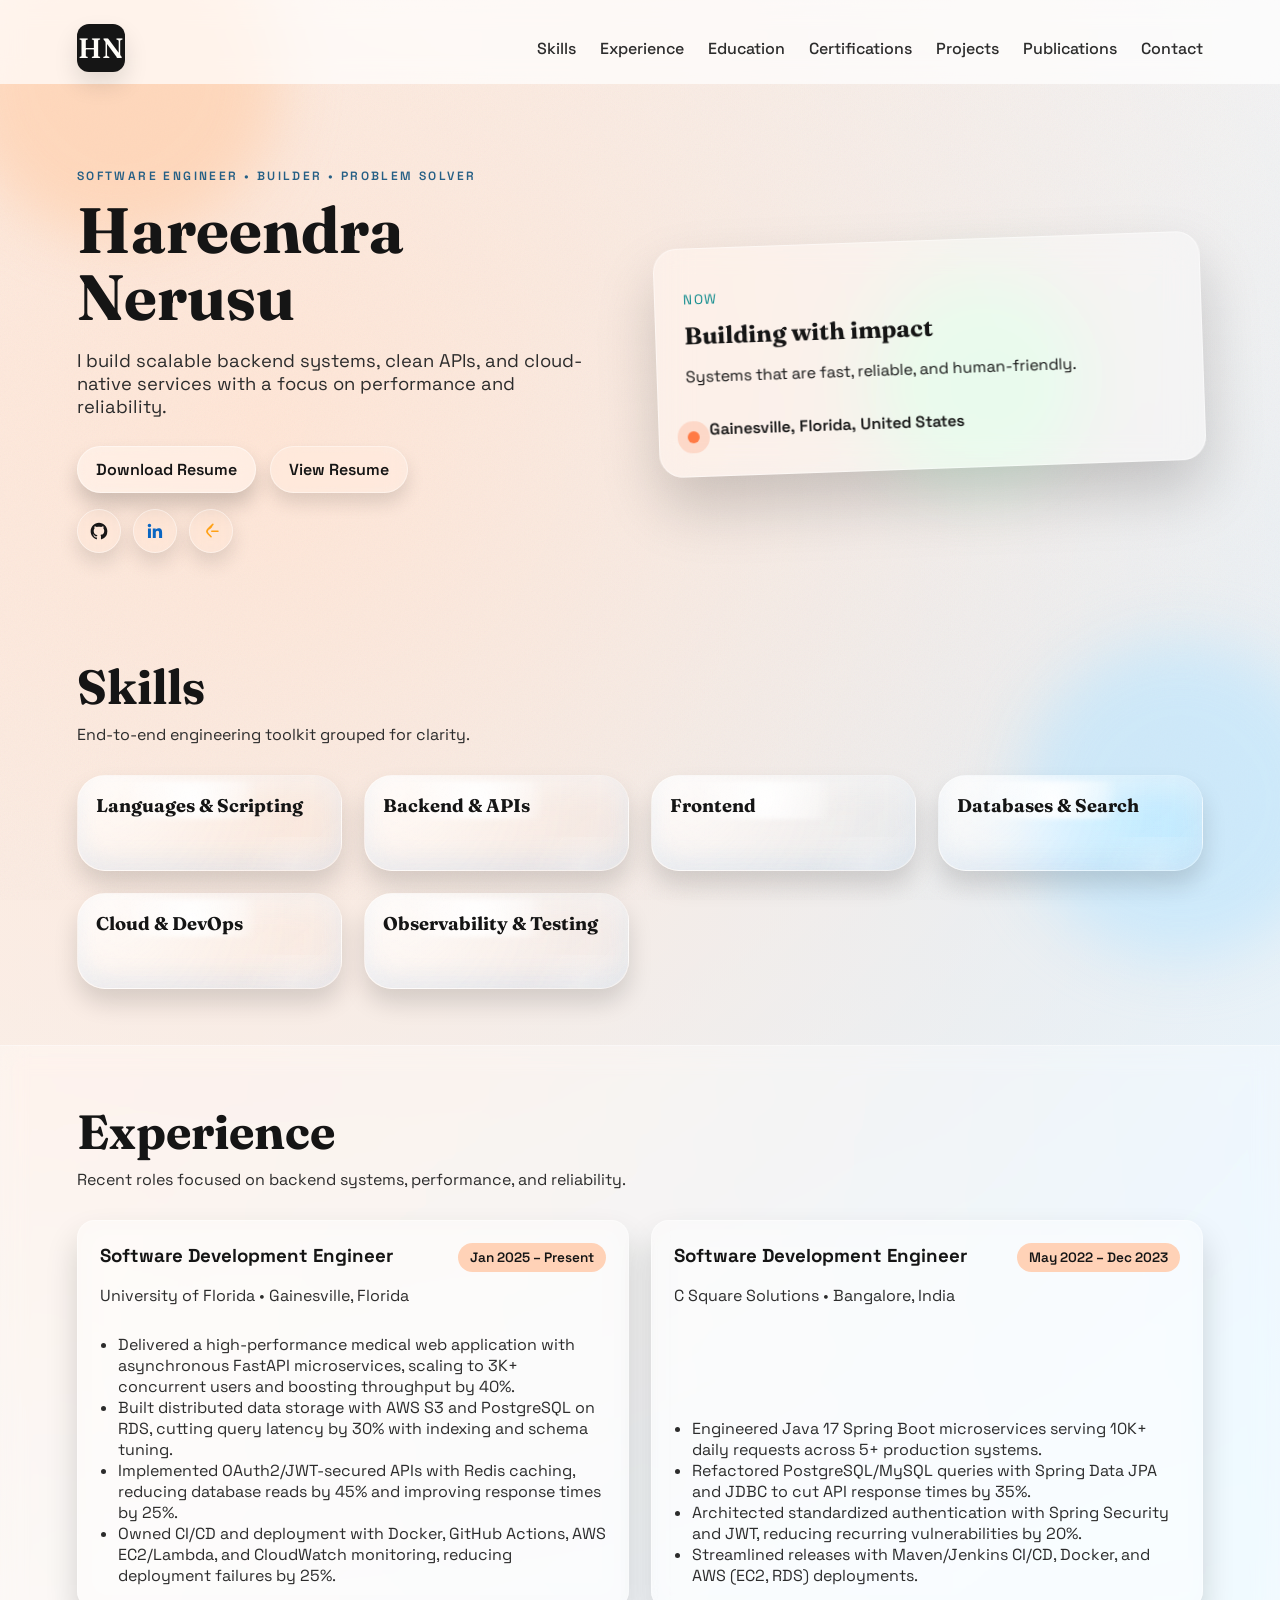
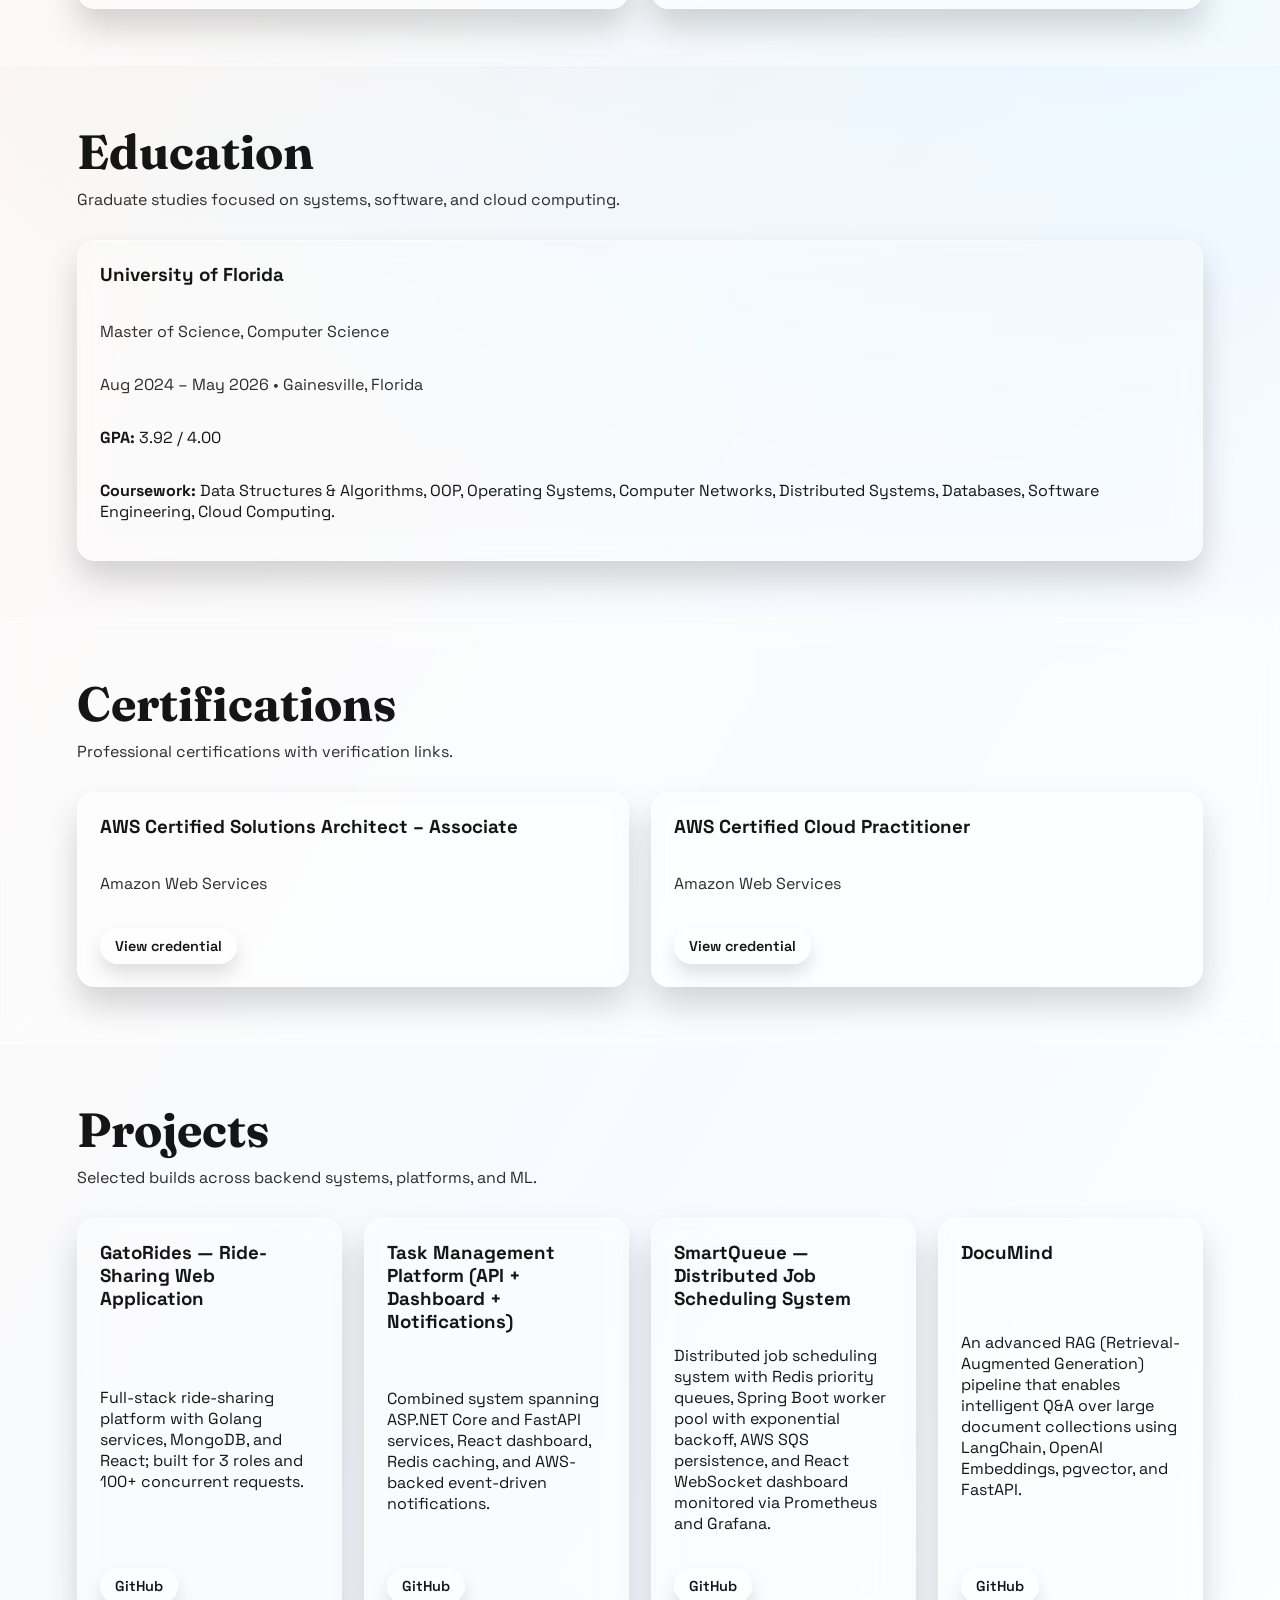
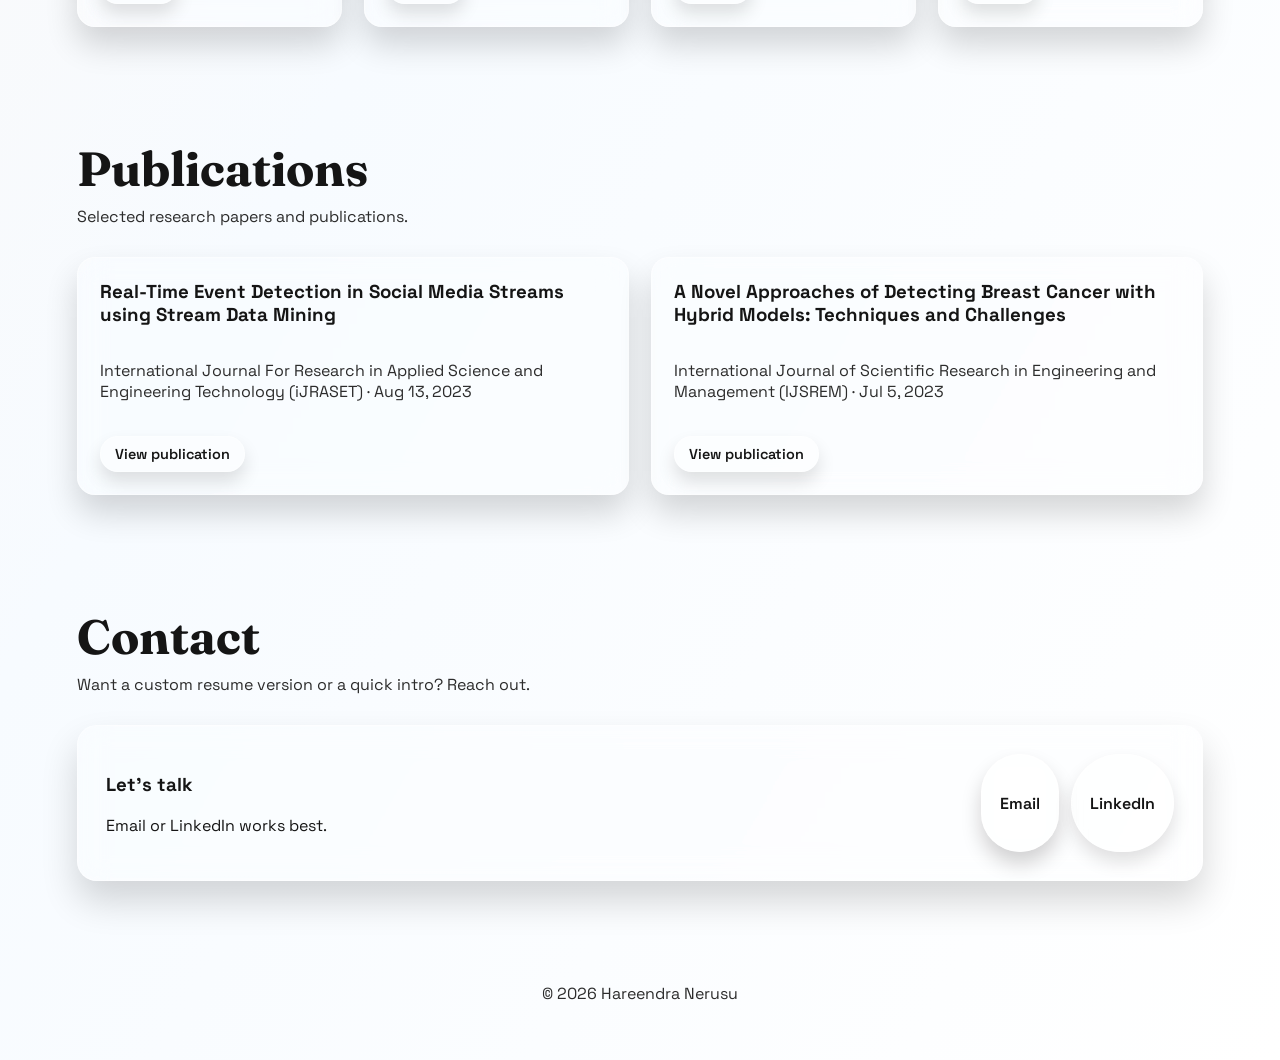
==== index.html @ 8adb1ed9 "Update GitHub link in index.html" ====
﻿<!doctype html>
<html lang="en">
<head>
  <meta charset="utf-8" />
  <meta name="viewport" content="width=device-width, initial-scale=1" />
  <title>Hareendra Nerusu — Portfolio</title>
  <meta name="description" content="Personal portfolio and resume collection for Hareendra Nerusu." />
  <link rel="stylesheet" href="styles.css" />
  <link rel="preconnect" href="https://fonts.googleapis.com" />
  <link rel="preconnect" href="https://fonts.gstatic.com" crossorigin />
  <link href="https://fonts.googleapis.com/css2?family=Fraunces:wght@300;400;600&family=Space+Grotesk:wght@300;400;500;600;700&display=swap" rel="stylesheet" />
</head>
<body>
  <div class="bg-orb orb-a" aria-hidden="true"></div>
  <div class="bg-orb orb-b" aria-hidden="true"></div>
  <div class="bg-orb orb-c" aria-hidden="true"></div>

  <header class="site-header">
    <div class="brand">HN</div>
    <nav class="nav">
      <a href="#skills">Skills</a>
      <a href="#experience">Experience</a>
      <a href="#education">Education</a>
      <a href="#certifications">Certifications</a>
      <a href="#projects">Projects</a>
      <a href="#research">Publications</a>
      <a href="#contact">Contact</a>
    </nav>
  </header>

  <main>
    <section class="hero">
      <div class="hero-text">
        <p class="eyebrow">Software Engineer • Builder • Problem Solver</p>
        <h1>Hareendra Nerusu</h1>
        <p class="lead">I build scalable backend systems, clean APIs, and cloud-native services with a focus on performance and reliability.</p>
        <div class="hero-actions">
          <a class="btn primary" href="https://drive.google.com/drive/folders/1uuEA_X0aUA7srE8CocAKraa96e5xipoj?usp=sharing" target="_blank" rel="noopener">Download Resume</a>
          <a class="btn ghost" href="https://drive.google.com/drive/folders/1uuEA_X0aUA7srE8CocAKraa96e5xipoj?usp=sharing" target="_blank" rel="noopener">View Resume</a>
        </div>
        <div class="hero-links" aria-label="Social links">
          <a class="icon-link github" href="https://github.com/hareendra5555" target="_blank" rel="noopener" aria-label="GitHub">
            <svg viewBox="0 0 24 24" aria-hidden="true">
              <path d="M12 2C6.48 2 2 6.58 2 12.26c0 4.52 2.87 8.35 6.84 9.7.5.1.68-.22.68-.48 0-.24-.01-.88-.01-1.72-2.78.62-3.37-1.38-3.37-1.38-.45-1.18-1.11-1.49-1.11-1.49-.9-.64.07-.63.07-.63 1 .07 1.53 1.06 1.53 1.06.9 1.58 2.36 1.12 2.94.86.09-.67.35-1.12.64-1.38-2.22-.26-4.56-1.14-4.56-5.09 0-1.12.38-2.04 1.01-2.76-.1-.26-.44-1.3.1-2.7 0 0 .83-.27 2.72 1.05.79-.23 1.64-.34 2.48-.34s1.69.12 2.48.34c1.89-1.32 2.72-1.05 2.72-1.05.54 1.4.2 2.44.1 2.7.63.72 1.01 1.64 1.01 2.76 0 3.96-2.34 4.82-4.57 5.08.36.32.69.94.69 1.9 0 1.37-.01 2.47-.01 2.8 0 .26.18.58.69.48A10.04 10.04 0 0 0 22 12.26C22 6.58 17.52 2 12 2z"></path>
            </svg>
          </a>
          <a class="icon-link linkedin" href="https://www.linkedin.com/in/hareendrasrinag/" target="_blank" rel="noopener" aria-label="LinkedIn">
            <svg viewBox="0 0 24 24" aria-hidden="true">
              <path d="M20.45 20.45h-3.55v-5.57c0-1.33-.03-3.04-1.85-3.04-1.85 0-2.13 1.45-2.13 2.94v5.67H9.36V9h3.41v1.56h.05c.48-.9 1.65-1.85 3.4-1.85 3.64 0 4.31 2.4 4.31 5.52v6.22zM5.34 7.43c-1.14 0-2.07-.93-2.07-2.07 0-1.14.93-2.07 2.07-2.07s2.07.93 2.07 2.07c0 1.14-.93 2.07-2.07 2.07zM7.12 20.45H3.55V9h3.57v11.45z"></path>
            </svg>
          </a>
          <a class="icon-link leetcode" href="https://leetcode.com/u/hareendra21/" target="_blank" rel="noopener" aria-label="LeetCode">
            <svg viewBox="0 0 24 24" aria-hidden="true">
              <path d="M14.9 3.4a1 1 0 0 0-1.4 0l-5.7 5.7a4.9 4.9 0 0 0 0 6.9l3.6 3.6a1 1 0 0 0 1.4-1.4l-3.6-3.6a2.9 2.9 0 0 1 0-4.1l5.7-5.7a1 1 0 0 0 0-1.4z"></path>
              <path d="M11.7 6.1 9.6 8.2a1 1 0 1 0 1.4 1.4l2.1-2.1a1 1 0 1 0-1.4-1.4z"></path>
              <path d="M20.3 11.3H13a1 1 0 1 0 0 2h7.3a1 1 0 1 0 0-2z"></path>
            </svg>
          </a>
        </div>
      </div>
      <div class="hero-card" aria-hidden="true">
        <div class="hero-card-inner">
          <p class="card-label">Now</p>
          <h2>Building with impact</h2>
          <p>Systems that are fast, reliable, and human-friendly.</p>
          <div class="location">
            <span class="pulse" aria-hidden="true"></span>
            <a href="https://www.google.com/maps/place/Gainesville,+FL" target="_blank" rel="noopener">Gainesville, Florida, United States</a>
          </div>
        </div>
      </div>
    </section>

    <section id="skills" class="section">
      <div class="section-head">
        <h2>Skills</h2>
        <p>End-to-end engineering toolkit grouped for clarity.</p>
      </div>
      <div class="bubbles">
        <article class="skill-bubble">
          <h3 class="bubble-title">Languages & Scripting</h3>
          <div class="bubble-content">
            <p>Java, Python, Go, C#, C, C++, JavaScript, TypeScript, SQL, Bash, Shell Scripting</p>
          </div>
        </article>
        <article class="skill-bubble">
          <h3 class="bubble-title">Backend & APIs</h3>
          <div class="bubble-content">
            <p>RESTful APIs, Microservices, Spring Boot, Spring MVC, Spring Security, Spring Data JPA, Hibernate, FastAPI, Flask, ASP.NET Core, Node.js, Express.js</p>
          </div>
        </article>
        <article class="skill-bubble">
          <h3 class="bubble-title">Frontend</h3>
          <div class="bubble-content">
            <p>React, Redux, React Router, HTML5, CSS3, Bootstrap, JSON, XML, Axios</p>
          </div>
        </article>
        <article class="skill-bubble">
          <h3 class="bubble-title">Databases & Search</h3>
          <div class="bubble-content">
            <p>PostgreSQL, MySQL, MongoDB, DynamoDB, Redis, Elasticsearch, Oracle, SQL Server, JDBC</p>
          </div>
        </article>
        <article class="skill-bubble">
          <h3 class="bubble-title">Cloud & DevOps</h3>
          <div class="bubble-content">
            <p>AWS (EC2, Lambda, S3, RDS, IAM, CloudWatch, DynamoDB), Docker, Kubernetes, Terraform, Jenkins, GitHub Actions, CI/CD, Maven, Gradle, Docker Compose</p>
          </div>
        </article>
        <article class="skill-bubble">
          <h3 class="bubble-title">Observability & Testing</h3>
          <div class="bubble-content">
            <p>Prometheus, Grafana, ELK Stack, SLF4J, Logback, JUnit, Mockito, React Testing Library, Postman, Git, GitHub, GitLab, Jira, Confluence</p>
          </div>
        </article>
      </div>
    </section>

    <section id="experience" class="section alt">
      <div class="section-head">
        <h2>Experience</h2>
        <p>Recent roles focused on backend systems, performance, and reliability.</p>
      </div>
      <div class="timeline">
        <article class="card">
          <div class="role-head">
            <div>
              <h3>Software Development Engineer</h3>
              <p class="muted">University of Florida • Gainesville, Florida</p>
            </div>
            <span class="pill">Jan 2025 – Present</span>
          </div>
          <ul>
            <li>Delivered a high-performance medical web application with asynchronous FastAPI microservices, scaling to 3K+ concurrent users and boosting throughput by 40%.</li>
            <li>Built distributed data storage with AWS S3 and PostgreSQL on RDS, cutting query latency by 30% with indexing and schema tuning.</li>
            <li>Implemented OAuth2/JWT-secured APIs with Redis caching, reducing database reads by 45% and improving response times by 25%.</li>
            <li>Owned CI/CD and deployment with Docker, GitHub Actions, AWS EC2/Lambda, and CloudWatch monitoring, reducing deployment failures by 25%.</li>
          </ul>
        </article>
        <article class="card">
          <div class="role-head">
            <div>
              <h3>Software Development Engineer</h3>
              <p class="muted">C Square Solutions • Bangalore, India</p>
            </div>
            <span class="pill">May 2022 – Dec 2023</span>
          </div>
          <ul>
            <li>Engineered Java 17 Spring Boot microservices serving 10K+ daily requests across 5+ production systems.</li>
            <li>Refactored PostgreSQL/MySQL queries with Spring Data JPA and JDBC to cut API response times by 35%.</li>
            <li>Architected standardized authentication with Spring Security and JWT, reducing recurring vulnerabilities by 20%.</li>
            <li>Streamlined releases with Maven/Jenkins CI/CD, Docker, and AWS (EC2, RDS) deployments.</li>
          </ul>
        </article>
      </div>
    </section>

    <section id="education" class="section">
      <div class="section-head">
        <h2>Education</h2>
        <p>Graduate studies focused on systems, software, and cloud computing.</p>
      </div>
      <div class="grid">
        <article class="card">
          <h3>University of Florida</h3>
          <p class="muted">Master of Science, Computer Science</p>
          <p class="muted">Aug 2024 – May 2026 • Gainesville, Florida</p>
          <p><strong>GPA:</strong> 3.92 / 4.00</p>
          <p><strong>Coursework:</strong> Data Structures & Algorithms, OOP, Operating Systems, Computer Networks, Distributed Systems, Databases, Software Engineering, Cloud Computing.</p>
        </article>
      </div>
    </section>

    <section id="certifications" class="section alt">
      <div class="section-head">
        <h2>Certifications</h2>
        <p>Professional certifications with verification links.</p>
      </div>
      <div class="grid">
        <article class="card">
          <h3>AWS Certified Solutions Architect – Associate</h3>
          <p class="muted">Amazon Web Services</p>
          <div class="card-actions">
            <a class="btn small ghost" href="https://www.credly.com/badges/06f970d6-c70e-44ab-9804-bf45594e1265/linked_in_profile" target="_blank" rel="noopener">View credential</a>
          </div>
        </article>
        <article class="card">
          <h3>AWS Certified Cloud Practitioner</h3>
          <p class="muted">Amazon Web Services</p>
          <div class="card-actions">
            <a class="btn small ghost" href="https://www.credly.com/badges/70577bc9-9a2a-49e6-bfc5-33c76db22828/public_url" target="_blank" rel="noopener">View credential</a>
          </div>
        </article>
      </div>
    </section>

    <section id="projects" class="section">
      <div class="section-head">
        <h2>Projects</h2>
        <p>Selected builds across backend systems, platforms, and ML.</p>
      </div>
      <div class="grid">
        <article class="card accent">
          <h3>GatoRides — Ride-Sharing Web Application</h3>
          <p>Full-stack ride-sharing platform with Golang services, MongoDB, and React; built for 3 roles and 100+ concurrent requests.</p>
          <div class="card-actions">
            <a class="btn small ghost" href="https://github.com/DhanushUF18/SE_GatoRides" target="_blank" rel="noopener">GitHub</a>
          </div>
        </article>
        <article class="card accent">
          <h3>Task Management Platform (API + Dashboard + Notifications)</h3>
          <p>Combined system spanning ASP.NET Core and FastAPI services, React dashboard, Redis caching, and AWS-backed event-driven notifications.</p>
          <div class="card-actions">
            <a class="btn small ghost" href="https://github.com/hareendra5555/task-management-notification-platform" target="_blank" rel="noopener">GitHub</a>
          </div>
        </article>
        <article class="card accent">
          <h3>SmartQueue — Distributed Job Scheduling System</h3>
          <p>Distributed job scheduling system with Redis priority queues, Spring Boot worker pool with exponential backoff, AWS SQS persistence, and React WebSocket dashboard monitored via Prometheus and Grafana.</p>
          <div class="card-actions">
            <a class="btn small ghost" href="https://github.com/hareendra5555/smartqueue" target="_blank" rel="noopener">GitHub</a>
          </div>
        </article>
        <article class="card accent">
          <h3>DocuMind</h3>
          <p>An advanced RAG (Retrieval-Augmented Generation) pipeline that enables intelligent Q&A over large document collections using LangChain, OpenAI Embeddings, pgvector, and FastAPI.</p>
          <div class="card-actions">
            <a class="btn small ghost" href="https://github.com/hareendra5555/documind" target="_blank" rel="noopener">GitHub</a>
          </div>
        </article>
      </div>
    </section>

    <section id="research" class="section">
      <div class="section-head">
        <h2>Publications</h2>
        <p>Selected research papers and publications.</p>
      </div>
      <div class="grid">
        <article class="card">
          <h3>Real-Time Event Detection in Social Media Streams using Stream Data Mining</h3>
          <p class="muted">International Journal For Research in Applied Science and Engineering Technology (iJRASET) · Aug 13, 2023</p>
          <div class="card-actions">
            <a class="btn small ghost" href="https://www.ijraset.com/research-paper/real-time-event-detection-in-social-media-streams" target="_blank" rel="noopener">View publication</a>
          </div>
        </article>
        <article class="card">
          <h3>A Novel Approaches of Detecting Breast Cancer with Hybrid Models: Techniques and Challenges</h3>
          <p class="muted">International Journal of Scientific Research in Engineering and Management (IJSREM) · Jul 5, 2023</p>
          <div class="card-actions">
            <a class="btn small ghost" href="https://ijsrem.com/download/a-novel-approaches-of-detecting-breast-cancer-with-hybrid-models-techniques-and-challenges/" target="_blank" rel="noopener">View publication</a>
          </div>
        </article>
      </div>
    </section>

    <section id="contact" class="section">
      <div class="section-head">
        <h2>Contact</h2>
        <p>Want a custom resume version or a quick intro? Reach out.</p>
      </div>
      <div class="contact-card">
        <div>
          <h3>Let’s talk</h3>
          <p>Email or LinkedIn works best.</p>
        </div>
        <div class="contact-actions">
          <a class="btn" href="mailto:hareendra05@gmail.com">Email</a>
          <a class="btn ghost" href="https://www.linkedin.com/in/hareendrasrinag/" target="_blank" rel="noopener">LinkedIn</a>
        </div>
      </div>
    </section>
  </main>

  <footer class="footer">
    <p>© <span id="year"></span> Hareendra Nerusu</p>
  </footer>

  <script src="script.js"></script>
</body>
</html>
---- styles.css ----
﻿:root {
  --ink: #151515;
  --ink-soft: #2c2c2c;
  --sun: #ff7a45;
  --sun-soft: #ffd2b7;
  --sea: #255f85;
  --mist: #f4f1ee;
  --paper: #fffdf8;
  --accent: #0f8b8d;
  --shadow: rgba(15, 15, 15, 0.12);
}

* {
  box-sizing: border-box;
}

body {
  margin: 0;
  font-family: "Space Grotesk", "Segoe UI", sans-serif;
  color: var(--ink);
  background: radial-gradient(circle at 20% 10%, #ffe6d7 0%, transparent 35%),
    radial-gradient(circle at 80% 20%, #dff2ff 0%, transparent 40%),
    linear-gradient(120deg, #fff5ee 0%, #f7fbff 60%, #ffffff 100%);
  min-height: 100vh;
  position: relative;
  overflow-x: hidden;
}

body::before {
  content: "";
  position: fixed;
  inset: 0;
  background-image: url("data:image/svg+xml;utf8,<svg xmlns='http://www.w3.org/2000/svg' width='120' height='120' viewBox='0 0 120 120'><filter id='n'><feTurbulence type='fractalNoise' baseFrequency='.7' numOctaves='2' stitchTiles='stitch'/></filter><rect width='120' height='120' filter='url(%23n)' opacity='.05'/></svg>");
  pointer-events: none;
  mix-blend-mode: multiply;
}

.bg-orb {
  position: fixed;
  width: 320px;
  height: 320px;
  border-radius: 50%;
  filter: blur(30px);
  opacity: 0.55;
  z-index: 0;
}

.orb-a {
  background: #ffc9a1;
  top: -80px;
  left: -40px;
  animation: drift 18s ease-in-out infinite;
}

.orb-b {
  background: #b7e4ff;
  bottom: -60px;
  right: -60px;
  animation: drift 22s ease-in-out infinite reverse;
}

.orb-c {
  background: #d8ffe6;
  top: 30%;
  right: 15%;
  width: 220px;
  height: 220px;
  animation: drift 16s ease-in-out infinite;
}

@keyframes drift {
  0%, 100% { transform: translate(0, 0); }
  50% { transform: translate(20px, -30px); }
}

.site-header {
  position: sticky;
  top: 0;
  display: flex;
  justify-content: space-between;
  align-items: center;
  padding: 24px 6vw 12px;
  backdrop-filter: blur(12px);
  background: rgba(255, 255, 255, 0.7);
  z-index: 10;
}

.brand {
  font-family: "Fraunces", "Times New Roman", serif;
  font-size: 28px;
  font-weight: 600;
  background: var(--ink);
  color: var(--paper);
  width: 48px;
  height: 48px;
  border-radius: 12px;
  display: grid;
  place-items: center;
  box-shadow: 0 12px 24px var(--shadow);
}

.nav a {
  color: var(--ink-soft);
  text-decoration: none;
  font-weight: 500;
  margin-left: 20px;
}

.nav a:hover {
  color: var(--sea);
}

main {
  position: relative;
  z-index: 1;
}

.hero {
  display: grid;
  grid-template-columns: repeat(auto-fit, minmax(280px, 1fr));
  gap: 32px;
  align-items: center;
  padding: 72px 6vw 48px;
}

.hero-text h1 {
  font-family: "Fraunces", "Times New Roman", serif;
  font-size: clamp(2.8rem, 5vw, 4.6rem);
  margin: 12px 0 18px;
  line-height: 1.05;
}

.eyebrow {
  letter-spacing: 0.2em;
  text-transform: uppercase;
  font-size: 0.75rem;
  color: var(--sea);
  font-weight: 600;
}

.lead {
  max-width: 520px;
  font-size: 1.15rem;
  color: var(--ink-soft);
}

.hero-actions {
  margin-top: 28px;
  display: flex;
  flex-wrap: wrap;
  gap: 14px;
}

.hero-links {
  margin-top: 16px;
  display: flex;
  gap: 12px;
}

.icon-link {
  width: 44px;
  height: 44px;
  border-radius: 50%;
  display: grid;
  place-items: center;
  background: transparent;
  border: 1px solid rgba(255, 255, 255, 0.45);
  box-shadow: 0 10px 20px rgba(0, 0, 0, 0.12);
  backdrop-filter: blur(8px) saturate(110%);
  -webkit-backdrop-filter: blur(8px) saturate(110%);
  transition: transform 0.2s ease, box-shadow 0.2s ease;
}

.icon-link svg {
  width: 20px;
  height: 20px;
  fill: currentColor;
}

.icon-link:hover {
  transform: translateY(-2px);
  box-shadow: 0 16px 28px rgba(0, 0, 0, 0.16), 0 0 0 3px rgba(255, 255, 255, 0.2);
}

.icon-link.github {
  color: #181717;
}

.icon-link.linkedin {
  color: #0a66c2;
}

.icon-link.leetcode {
  color: #ffa116;
}

.hero-card {
  background: rgba(255, 255, 255, 0.35);
  border-radius: 24px;
  padding: 28px;
  box-shadow: 0 30px 60px rgba(0, 0, 0, 0.18);
  border: 1px solid rgba(255, 255, 255, 0.45);
  backdrop-filter: blur(18px) saturate(140%);
  -webkit-backdrop-filter: blur(18px) saturate(140%);
  transform: rotate(-2deg);
  animation: float 10s ease-in-out infinite;
}

.hero-card-inner h2 {
  font-family: "Fraunces", "Times New Roman", serif;
  margin: 12px 0 16px;
}

.card-label {
  font-size: 0.85rem;
  text-transform: uppercase;
  letter-spacing: 0.12em;
  color: var(--accent);
}

.pulse {
  width: 12px;
  height: 12px;
  background: var(--sun);
  border-radius: 50%;
  box-shadow: 0 0 0 10px rgba(255, 122, 69, 0.2);
  animation: pulse 3s ease-in-out infinite;
  margin-top: 16px;
}

.location {
  display: inline-flex;
  align-items: center;
  gap: 10px;
  margin-top: 12px;
  font-weight: 600;
}

.location a {
  color: var(--ink);
  text-decoration: none;
}

.location a:hover {
  color: var(--sea);
}

@keyframes float {
  0%, 100% { transform: translateY(0) rotate(-2deg); }
  50% { transform: translateY(-12px) rotate(-1deg); }
}

@keyframes pulse {
  0%, 100% { box-shadow: 0 0 0 4px rgba(255, 122, 69, 0.2); }
  50% { box-shadow: 0 0 0 12px rgba(255, 122, 69, 0.25); }
}

.section {
  padding: 56px 6vw;
}

.section.alt {
  background: rgba(255, 255, 255, 0.35);
  border-top: 1px solid rgba(255, 255, 255, 0.35);
  border-bottom: 1px solid rgba(255, 255, 255, 0.35);
  backdrop-filter: blur(12px) saturate(130%);
  -webkit-backdrop-filter: blur(12px) saturate(130%);
}

.section-head {
  max-width: 700px;
  margin-bottom: 30px;
}

.section-head h2 {
  font-family: "Fraunces", "Times New Roman", serif;
  font-size: clamp(2rem, 4vw, 3rem);
  margin: 0 0 8px;
}

.section-head p {
  color: var(--ink-soft);
  margin: 0;
}

.grid {
  display: grid;
  grid-template-columns: repeat(auto-fit, minmax(240px, 1fr));
  gap: 22px;
}

.bubbles {
  display: grid;
  grid-template-columns: repeat(auto-fit, minmax(240px, 1fr));
  gap: 22px;
}

.skill-bubble {
  background:
    radial-gradient(circle at 12% 18%, rgba(255, 255, 255, 0.7) 0%, rgba(255, 255, 255, 0.28) 48%, rgba(255, 255, 255, 0.08) 72%, rgba(255, 255, 255, 0.02) 100%),
    linear-gradient(140deg, rgba(255, 255, 255, 0.2) 0%, rgba(220, 240, 255, 0.12) 45%, rgba(180, 220, 255, 0.1) 100%);
  border-radius: 28px;
  padding: 18px;
  min-height: 86px;
  display: flex;
  flex-direction: column;
  justify-content: flex-start;
  align-items: flex-start;
  text-align: left;
  position: relative;
  overflow: hidden;
  border: 1px solid rgba(255, 255, 255, 0.35);
  box-shadow:
    inset 0 16px 26px rgba(255, 255, 255, 0.3),
    inset 0 -12px 20px rgba(120, 170, 220, 0.12),
    0 14px 24px rgba(0, 0, 0, 0.14);
  backdrop-filter: blur(24px) saturate(160%);
  -webkit-backdrop-filter: blur(24px) saturate(160%);
  max-height: 96px;
  transition: max-height 0.25s ease, transform 0.25s ease, box-shadow 0.25s ease, outline 0.25s ease;
  cursor: pointer;
  z-index: 1;
}

.skill-bubble:hover {
  transform: translateY(-4px) scale(1.02);
  max-height: 220px;
  box-shadow:
    inset 0 24px 38px rgba(255, 255, 255, 0.55),
    inset 0 -18px 30px rgba(120, 170, 220, 0.24),
    0 26px 40px rgba(0, 0, 0, 0.2),
    0 0 0 4px rgba(160, 220, 255, 0.18);
  outline: 2px solid rgba(160, 220, 255, 0.28);
  z-index: 5;
}

.skill-bubble.is-open {
  transform: translateY(-4px) scale(1.02);
  max-height: 220px;
  box-shadow:
    inset 0 24px 38px rgba(255, 255, 255, 0.55),
    inset 0 -18px 30px rgba(120, 170, 220, 0.24),
    0 26px 40px rgba(0, 0, 0, 0.2),
    0 0 0 4px rgba(160, 220, 255, 0.18);
  outline: 2px solid rgba(160, 220, 255, 0.28);
  z-index: 5;
}

.skill-bubble::before {
  content: "";
  position: absolute;
  width: 70%;
  height: 40%;
  top: 6%;
  left: 8%;
  background: radial-gradient(circle, rgba(255, 255, 255, 0.95) 0%, rgba(255, 255, 255, 0.4) 55%, rgba(255, 255, 255, 0) 72%);
  filter: blur(2px);
}

.skill-bubble::after {
  content: "";
  position: absolute;
  bottom: -20%;
  right: -10%;
  width: 55%;
  height: 55%;
  background: radial-gradient(circle, rgba(255, 255, 255, 0.35) 0%, rgba(255, 255, 255, 0.08) 55%, rgba(255, 255, 255, 0) 72%);
  opacity: 0.7;
}

.bubble-title {
  font-family: "Fraunces", "Times New Roman", serif;
  font-size: 1.15rem;
  margin: 0 0 8px;
  z-index: 1;
}

.bubble-content {
  position: relative;
  opacity: 0;
  transform: translateY(6px);
  transition: opacity 0.2s ease, transform 0.25s ease;
  width: 100%;
  background: rgba(255, 255, 255, 0.32);
  color: var(--ink-soft);
  font-size: 0.95rem;
  margin-top: 10px;
  padding: 10px 12px;
  border-radius: 14px;
  border: 1px solid rgba(255, 255, 255, 0.25);
  backdrop-filter: blur(18px) saturate(140%);
  -webkit-backdrop-filter: blur(18px) saturate(140%);
  z-index: 2;
  pointer-events: none;
}

.skill-bubble:hover .bubble-content {
  opacity: 1;
  transform: translateY(0);
}

.skill-bubble.is-open .bubble-content {
  opacity: 1;
  transform: translateY(0);
}

@media (max-width: 720px) {
  .skill-bubble {
    min-height: 170px;
  }
}

.timeline {
  display: grid;
  grid-template-columns: repeat(auto-fit, minmax(280px, 1fr));
  gap: 22px;
}

.card {
  background: rgba(255, 255, 255, 0.28);
  padding: 22px;
  border-radius: 18px;
  box-shadow: 0 18px 32px rgba(0, 0, 0, 0.16);
  border: 1px solid rgba(255, 255, 255, 0.4);
  backdrop-filter: blur(14px) saturate(130%);
  -webkit-backdrop-filter: blur(14px) saturate(130%);
  display: flex;
  flex-direction: column;
  justify-content: space-between;
}

.card ul {
  margin: 12px 0 0;
  padding-left: 18px;
  color: var(--ink-soft);
}

.card.accent {
  background: rgba(255, 255, 255, 0.32);
}

.card h3 {
  margin-top: 0;
}

.card-actions {
  display: flex;
  gap: 10px;
  margin-top: 18px;
  flex-wrap: wrap;
}

.role-head {
  display: flex;
  justify-content: space-between;
  align-items: baseline;
  gap: 12px;
  flex-wrap: wrap;
}

.pill {
  display: inline-flex;
  padding: 6px 12px;
  border-radius: 999px;
  background: var(--sun-soft);
  color: var(--ink);
  font-weight: 600;
  font-size: 0.85rem;
}

.muted {
  color: var(--ink-soft);
}

.btn {
  display: inline-flex;
  align-items: center;
  justify-content: center;
  padding: 12px 18px;
  border-radius: 999px;
  border: none;
  background: rgba(255, 255, 255, 0.35);
  color: var(--ink);
  text-decoration: none;
  font-weight: 600;
  transition: transform 0.2s ease, box-shadow 0.2s ease;
  box-shadow: 0 12px 20px rgba(0, 0, 0, 0.18);
  border: 1px solid rgba(255, 255, 255, 0.45);
  backdrop-filter: blur(10px) saturate(120%);
  -webkit-backdrop-filter: blur(10px) saturate(120%);
}

.btn:hover {
  transform: translateY(-2px);
  box-shadow: 0 14px 22px rgba(0, 0, 0, 0.2);
}

.btn.ghost {
  background: rgba(255, 255, 255, 0.18);
  color: var(--ink);
  border: 1px solid rgba(255, 255, 255, 0.4);
  box-shadow: 0 10px 18px rgba(0, 0, 0, 0.12);
}

.btn.small {
  padding: 8px 14px;
  font-size: 0.9rem;
}

.contact-card {
  background: rgba(255, 255, 255, 0.3);
  border-radius: 20px;
  padding: 28px;
  box-shadow: 0 20px 36px rgba(0, 0, 0, 0.16);
  display: flex;
  flex-wrap: wrap;
  justify-content: space-between;
  gap: 20px;
  border: 1px solid rgba(255, 255, 255, 0.4);
  backdrop-filter: blur(14px) saturate(130%);
  -webkit-backdrop-filter: blur(14px) saturate(130%);
}

.contact-actions {
  display: flex;
  gap: 12px;
  flex-wrap: wrap;
}

.footer {
  text-align: center;
  padding: 30px 6vw 40px;
  color: var(--ink-soft);
}

@media (max-width: 720px) {
  .site-header {
    flex-direction: column;
    align-items: flex-start;
    gap: 12px;
  }

  .nav a {
    margin-left: 0;
    margin-right: 16px;
  }

  .hero {
    padding-top: 52px;
  }
}
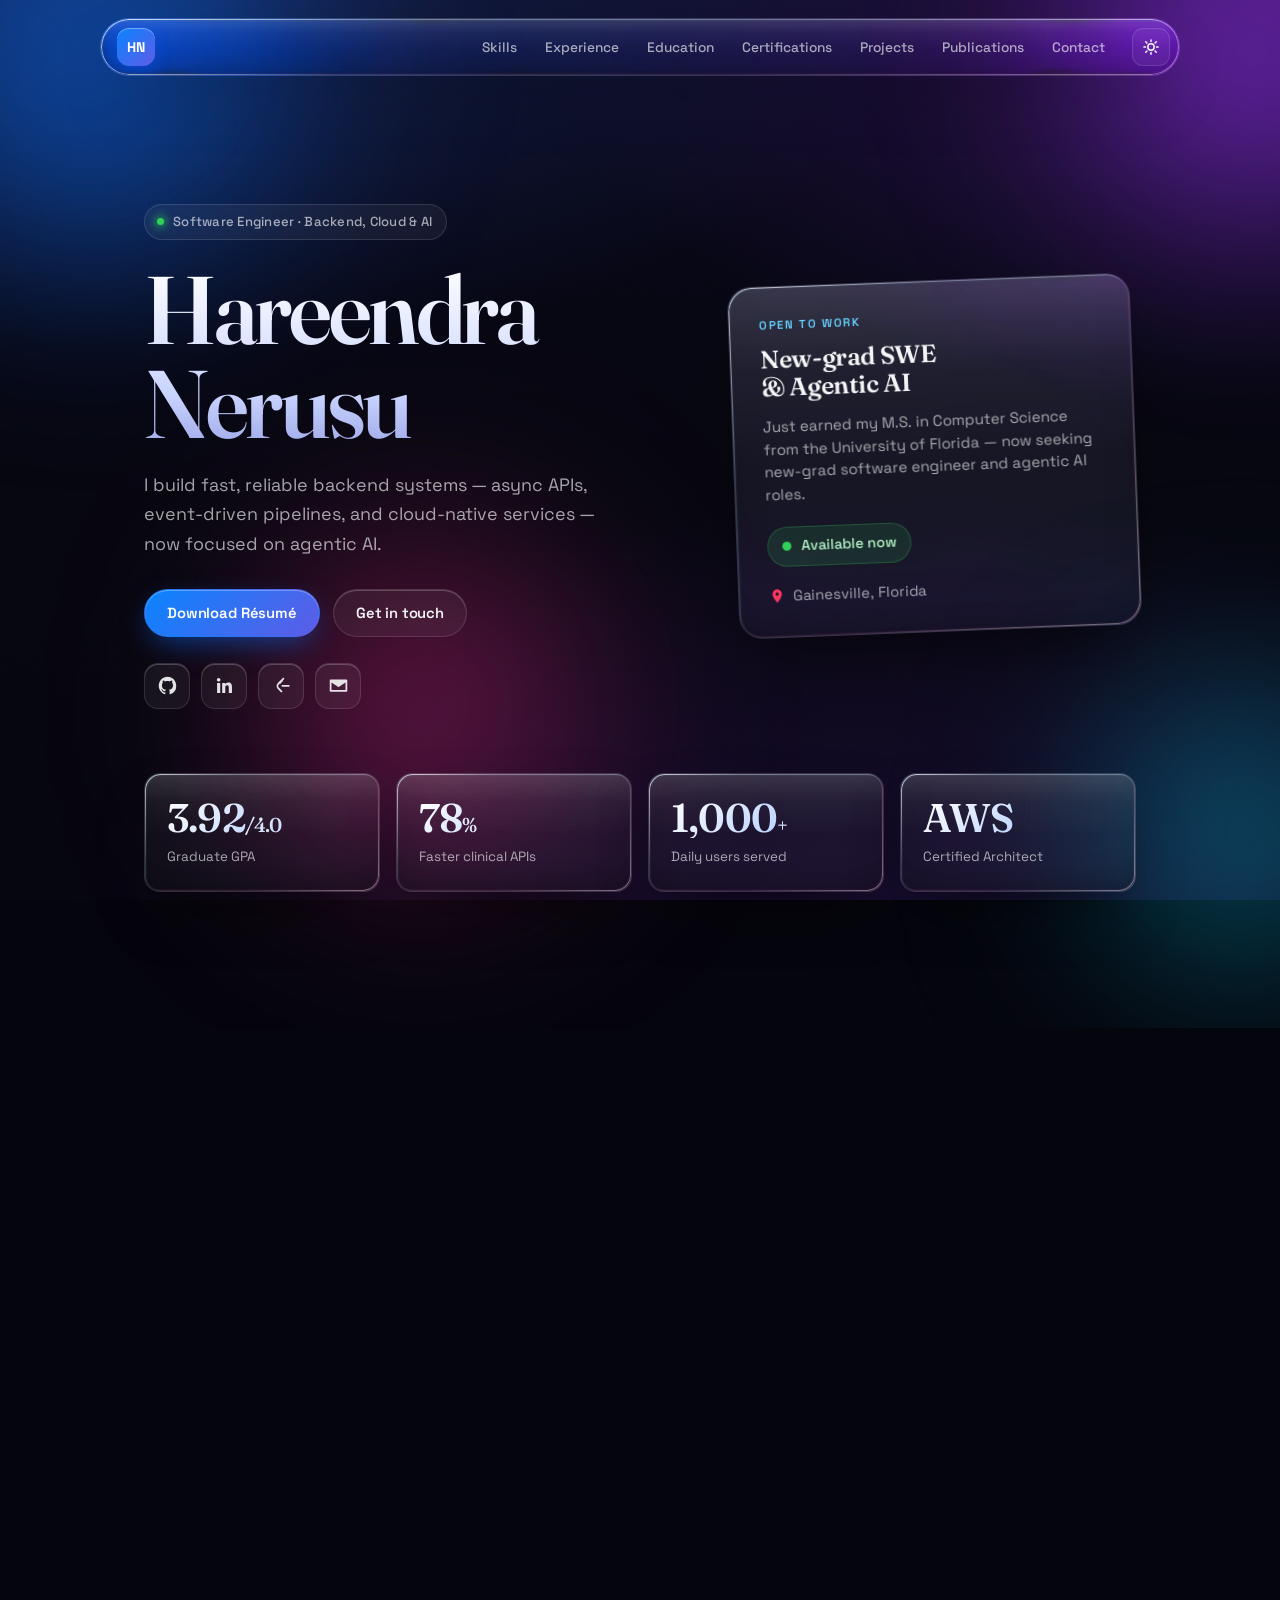
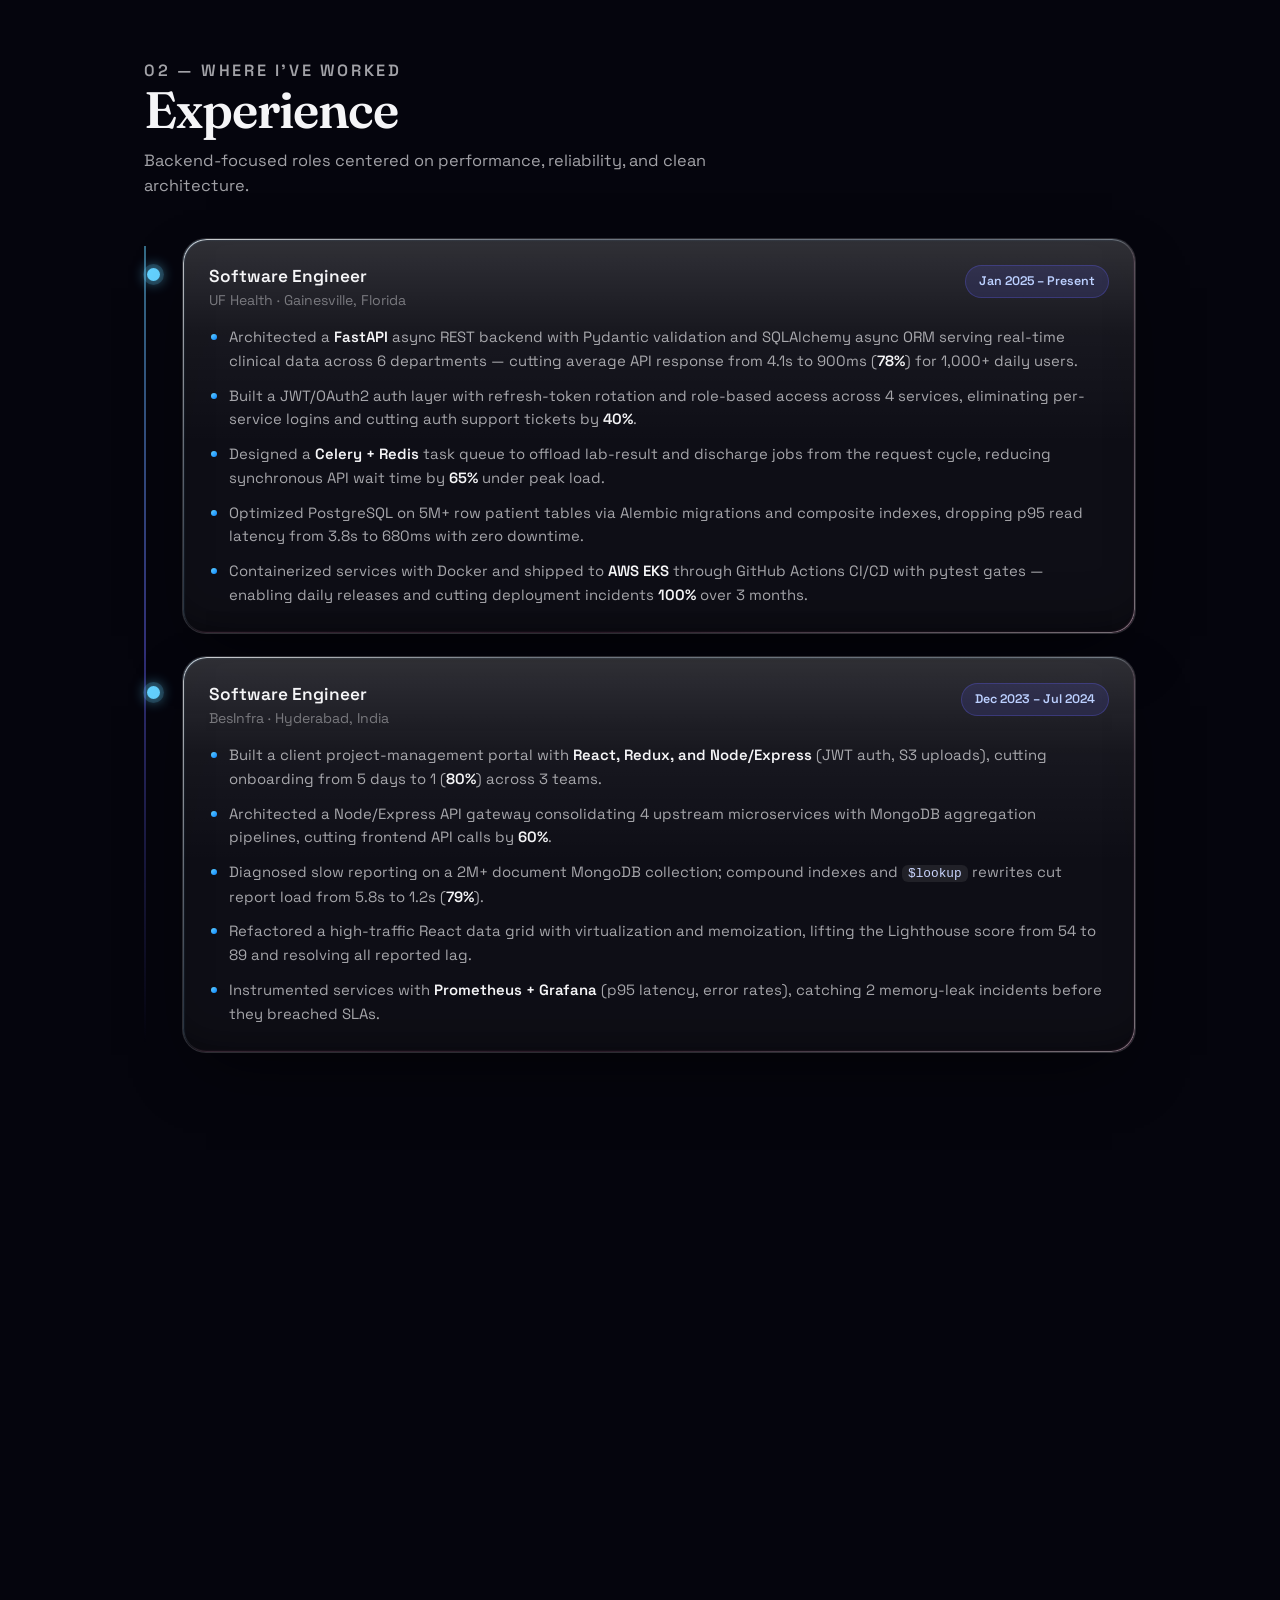
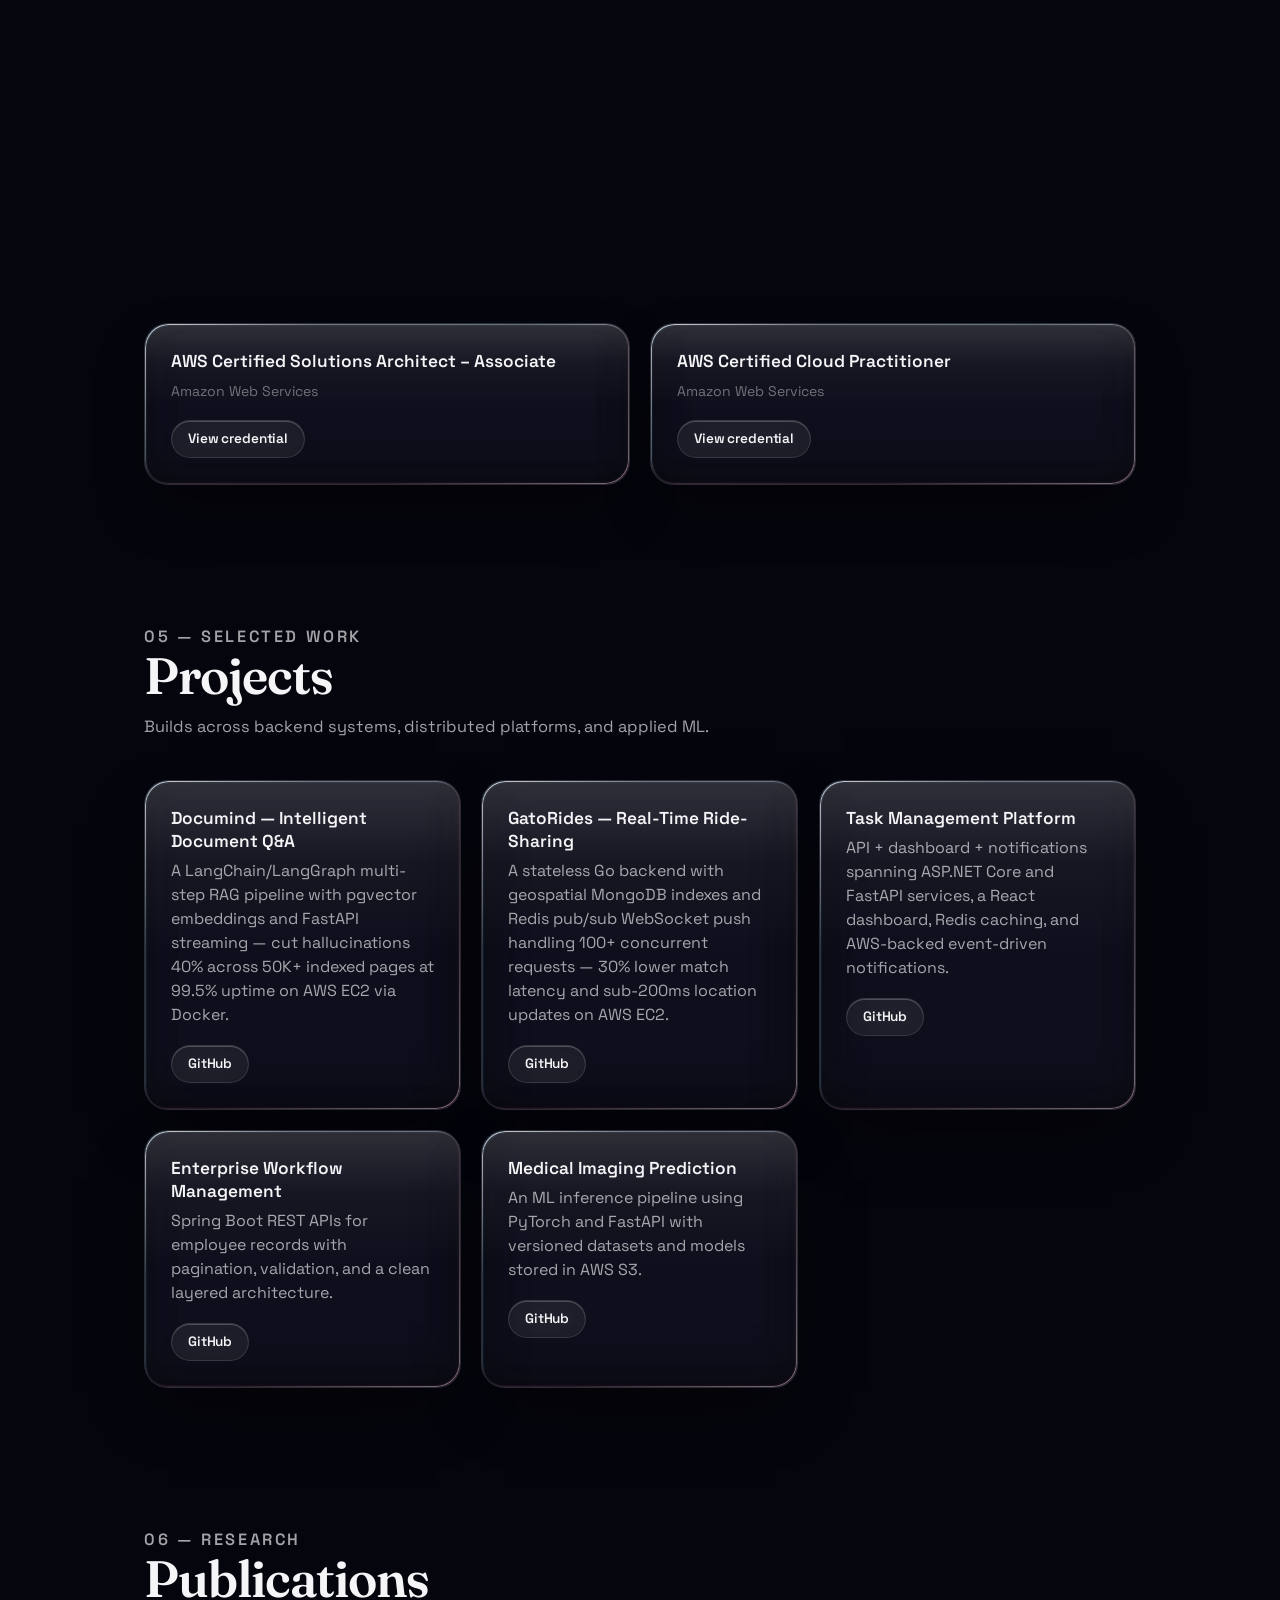
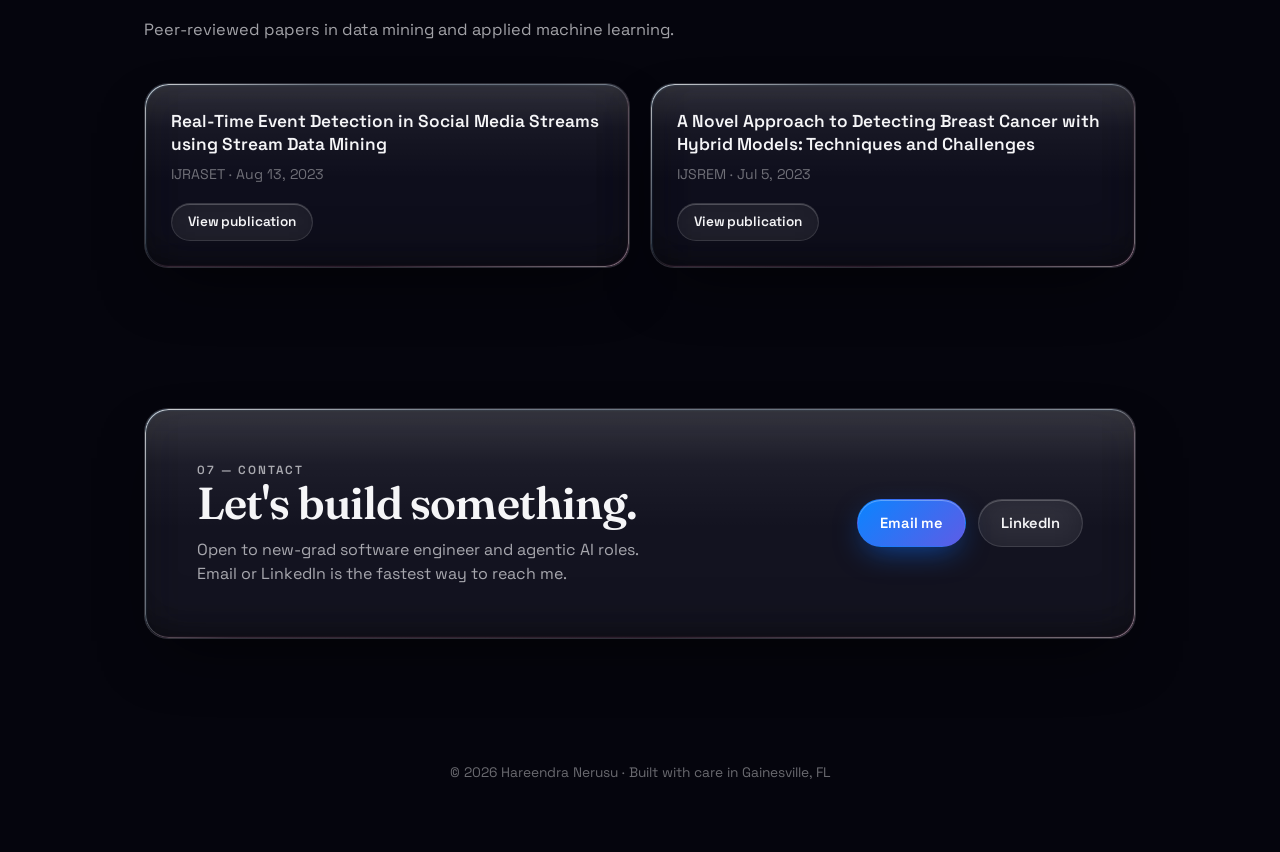
==== commit 0368cb17: "Complete portfolio redesign with authentic Apple Liquid Glass UI - Full content refresh from updated" ====
--- a/index.html
+++ b/index.html
@@ -1,190 +1,282 @@
-﻿<!doctype html>
+<!doctype html>
 <html lang="en">
 <head>
   <meta charset="utf-8" />
-  <meta name="viewport" content="width=device-width, initial-scale=1" />
-  <title>Hareendra Nerusu — Portfolio</title>
-  <meta name="description" content="Personal portfolio and resume collection for Hareendra Nerusu." />
+  <meta name="viewport" content="width=device-width, initial-scale=1, viewport-fit=cover" />
+  <title>Hareendra Nerusu — Software Engineer</title>
+  <meta name="description" content="Hareendra Sri Nag Nerusu — Software Engineer building fast, reliable backend systems, clean APIs, and cloud-native services." />
+  <meta name="theme-color" content="#07070f" />
+  <script>
+    document.documentElement.classList.add('js');
+    (function () {
+      try {
+        var t = localStorage.getItem('theme');
+        document.documentElement.setAttribute('data-theme', t === 'light' ? 'light' : 'dark');
+      } catch (e) {
+        document.documentElement.setAttribute('data-theme', 'dark');
+      }
+    })();
+  </script>
   <link rel="stylesheet" href="styles.css" />
   <link rel="preconnect" href="https://fonts.googleapis.com" />
   <link rel="preconnect" href="https://fonts.gstatic.com" crossorigin />
-  <link href="https://fonts.googleapis.com/css2?family=Fraunces:wght@300;400;600&family=Space+Grotesk:wght@300;400;500;600;700&display=swap" rel="stylesheet" />
+  <link href="https://fonts.googleapis.com/css2?family=Fraunces:opsz,wght@9..144,400;9..144,500;9..144,600;9..144,700&family=Space+Grotesk:wght@300;400;500;600;700&display=swap" rel="stylesheet" />
 </head>
 <body>
-  <div class="bg-orb orb-a" aria-hidden="true"></div>
-  <div class="bg-orb orb-b" aria-hidden="true"></div>
-  <div class="bg-orb orb-c" aria-hidden="true"></div>
-
-  <header class="site-header">
-    <div class="brand">HN</div>
-    <nav class="nav">
-      <a href="#skills">Skills</a>
-      <a href="#experience">Experience</a>
-      <a href="#education">Education</a>
-      <a href="#certifications">Certifications</a>
-      <a href="#projects">Projects</a>
-      <a href="#research">Publications</a>
-      <a href="#contact">Contact</a>
+  <!-- ───── SVG refraction filters (Liquid Glass lensing) ───── -->
+  <svg class="svg-defs" aria-hidden="true" focusable="false" width="0" height="0">
+    <defs>
+      <filter id="liquidGlass" x="-30%" y="-30%" width="160%" height="160%" color-interpolation-filters="sRGB">
+        <feTurbulence type="fractalNoise" baseFrequency="0.008 0.012" numOctaves="2" seed="14" result="noise" />
+        <feGaussianBlur in="noise" stdDeviation="2.4" result="softNoise" />
+        <feDisplacementMap in="SourceGraphic" in2="softNoise" scale="46" xChannelSelector="R" yChannelSelector="G" result="displaced" />
+        <feGaussianBlur in="displaced" stdDeviation="3" />
+      </filter>
+      <filter id="liquidGlassNav" x="-30%" y="-30%" width="160%" height="160%" color-interpolation-filters="sRGB">
+        <feTurbulence type="fractalNoise" baseFrequency="0.01 0.016" numOctaves="2" seed="3" result="noise" />
+        <feGaussianBlur in="noise" stdDeviation="2" result="softNoise" />
+        <feDisplacementMap in="SourceGraphic" in2="softNoise" scale="34" xChannelSelector="R" yChannelSelector="G" result="displaced" />
+        <feGaussianBlur in="displaced" stdDeviation="2.5" />
+      </filter>
+    </defs>
+  </svg>
+
+  <!-- ───── Ambient aurora background ───── -->
+  <div class="aurora" aria-hidden="true">
+    <span class="orb orb-1"></span>
+    <span class="orb orb-2"></span>
+    <span class="orb orb-3"></span>
+    <span class="orb orb-4"></span>
+    <span class="orb orb-5"></span>
+  </div>
+  <div class="grain" aria-hidden="true"></div>
+
+  <!-- ───── Floating glass nav ───── -->
+  <header class="nav-shell">
+    <nav class="nav glass refract refract-nav" aria-label="Primary">
+      <a class="brand" href="#top" aria-label="Home">
+        <span>HN</span>
+      </a>
+      <div class="nav-links" id="nav-links">
+        <a href="#skills">Skills</a>
+        <a href="#experience">Experience</a>
+        <a href="#education">Education</a>
+        <a href="#certifications">Certifications</a>
+        <a href="#projects">Projects</a>
+        <a href="#research">Publications</a>
+        <a href="#contact">Contact</a>
+      </div>
+      <div class="nav-actions">
+        <button class="theme-toggle" type="button" aria-label="Toggle dark / light theme" aria-pressed="false">
+          <svg class="ic-sun" viewBox="0 0 24 24" fill="none" stroke="currentColor" stroke-width="2" stroke-linecap="round" aria-hidden="true">
+            <circle cx="12" cy="12" r="4.2"></circle>
+            <path d="M12 2.5v2.2M12 19.3v2.2M2.5 12h2.2M19.3 12h2.2M5 5l1.6 1.6M17.4 17.4 19 19M19 5l-1.6 1.6M6.6 17.4 5 19"></path>
+          </svg>
+          <svg class="ic-moon" viewBox="0 0 24 24" fill="currentColor" aria-hidden="true">
+            <path d="M21 12.8A8.5 8.5 0 1 1 11.2 3a6.5 6.5 0 0 0 9.8 9.8z"></path>
+          </svg>
+        </button>
+        <button class="nav-toggle" type="button" aria-expanded="false" aria-controls="nav-links" aria-label="Toggle menu">
+          <span></span><span></span><span></span>
+        </button>
+      </div>
     </nav>
   </header>
 
-  <main>
+  <main id="top">
+    <!-- ───── Hero ───── -->
     <section class="hero">
-      <div class="hero-text">
-        <p class="eyebrow">Software Engineer • Builder • Problem Solver</p>
-        <h1>Hareendra Nerusu</h1>
-        <p class="lead">I build scalable backend systems, clean APIs, and cloud-native services with a focus on performance and reliability.</p>
+      <div class="hero-text reveal">
+        <p class="eyebrow"><span class="dot"></span> Software Engineer · Backend, Cloud &amp; AI</p>
+        <h1>Hareendra<br />Nerusu</h1>
+        <p class="lead">I build fast, reliable backend systems — async APIs, event-driven pipelines, and cloud-native services — now focused on agentic AI.</p>
         <div class="hero-actions">
-          <a class="btn primary" href="https://drive.google.com/drive/folders/1uuEA_X0aUA7srE8CocAKraa96e5xipoj?usp=sharing" target="_blank" rel="noopener">Download Resume</a>
-          <a class="btn ghost" href="https://drive.google.com/drive/folders/1uuEA_X0aUA7srE8CocAKraa96e5xipoj?usp=sharing" target="_blank" rel="noopener">View Resume</a>
+          <a class="btn primary" href="https://drive.google.com/drive/folders/1uuEA_X0aUA7srE8CocAKraa96e5xipoj?usp=sharing" target="_blank" rel="noopener">Download Résumé</a>
+          <a class="btn ghost" href="#contact">Get in touch</a>
         </div>
         <div class="hero-links" aria-label="Social links">
-          <a class="icon-link github" href="https://github.com/hareendra5555" target="_blank" rel="noopener" aria-label="GitHub">
-            <svg viewBox="0 0 24 24" aria-hidden="true">
-              <path d="M12 2C6.48 2 2 6.58 2 12.26c0 4.52 2.87 8.35 6.84 9.7.5.1.68-.22.68-.48 0-.24-.01-.88-.01-1.72-2.78.62-3.37-1.38-3.37-1.38-.45-1.18-1.11-1.49-1.11-1.49-.9-.64.07-.63.07-.63 1 .07 1.53 1.06 1.53 1.06.9 1.58 2.36 1.12 2.94.86.09-.67.35-1.12.64-1.38-2.22-.26-4.56-1.14-4.56-5.09 0-1.12.38-2.04 1.01-2.76-.1-.26-.44-1.3.1-2.7 0 0 .83-.27 2.72 1.05.79-.23 1.64-.34 2.48-.34s1.69.12 2.48.34c1.89-1.32 2.72-1.05 2.72-1.05.54 1.4.2 2.44.1 2.7.63.72 1.01 1.64 1.01 2.76 0 3.96-2.34 4.82-4.57 5.08.36.32.69.94.69 1.9 0 1.37-.01 2.47-.01 2.8 0 .26.18.58.69.48A10.04 10.04 0 0 0 22 12.26C22 6.58 17.52 2 12 2z"></path>
-            </svg>
+          <a class="icon-link" href="https://github.com/hareendra5555" target="_blank" rel="noopener" aria-label="GitHub">
+            <svg viewBox="0 0 24 24" aria-hidden="true"><path d="M12 2C6.48 2 2 6.58 2 12.26c0 4.52 2.87 8.35 6.84 9.7.5.1.68-.22.68-.48 0-.24-.01-.88-.01-1.72-2.78.62-3.37-1.38-3.37-1.38-.45-1.18-1.11-1.49-1.11-1.49-.9-.64.07-.63.07-.63 1 .07 1.53 1.06 1.53 1.06.9 1.58 2.36 1.12 2.94.86.09-.67.35-1.12.64-1.38-2.22-.26-4.56-1.14-4.56-5.09 0-1.12.38-2.04 1.01-2.76-.1-.26-.44-1.3.1-2.7 0 0 .83-.27 2.72 1.05.79-.23 1.64-.34 2.48-.34s1.69.12 2.48.34c1.89-1.32 2.72-1.05 2.72-1.05.54 1.4.2 2.44.1 2.7.63.72 1.01 1.64 1.01 2.76 0 3.96-2.34 4.82-4.57 5.08.36.32.69.94.69 1.9 0 1.37-.01 2.47-.01 2.8 0 .26.18.58.69.48A10.04 10.04 0 0 0 22 12.26C22 6.58 17.52 2 12 2z"></path></svg>
           </a>
-          <a class="icon-link linkedin" href="https://www.linkedin.com/in/hareendrasrinag/" target="_blank" rel="noopener" aria-label="LinkedIn">
-            <svg viewBox="0 0 24 24" aria-hidden="true">
-              <path d="M20.45 20.45h-3.55v-5.57c0-1.33-.03-3.04-1.85-3.04-1.85 0-2.13 1.45-2.13 2.94v5.67H9.36V9h3.41v1.56h.05c.48-.9 1.65-1.85 3.4-1.85 3.64 0 4.31 2.4 4.31 5.52v6.22zM5.34 7.43c-1.14 0-2.07-.93-2.07-2.07 0-1.14.93-2.07 2.07-2.07s2.07.93 2.07 2.07c0 1.14-.93 2.07-2.07 2.07zM7.12 20.45H3.55V9h3.57v11.45z"></path>
-            </svg>
+          <a class="icon-link" href="https://www.linkedin.com/in/hareendrasrinag/" target="_blank" rel="noopener" aria-label="LinkedIn">
+            <svg viewBox="0 0 24 24" aria-hidden="true"><path d="M20.45 20.45h-3.55v-5.57c0-1.33-.03-3.04-1.85-3.04-1.85 0-2.13 1.45-2.13 2.94v5.67H9.36V9h3.41v1.56h.05c.48-.9 1.65-1.85 3.4-1.85 3.64 0 4.31 2.4 4.31 5.52v6.22zM5.34 7.43c-1.14 0-2.07-.93-2.07-2.07 0-1.14.93-2.07 2.07-2.07s2.07.93 2.07 2.07c0 1.14-.93 2.07-2.07 2.07zM7.12 20.45H3.55V9h3.57v11.45z"></path></svg>
           </a>
-          <a class="icon-link leetcode" href="https://leetcode.com/u/hareendra21/" target="_blank" rel="noopener" aria-label="LeetCode">
-            <svg viewBox="0 0 24 24" aria-hidden="true">
-              <path d="M14.9 3.4a1 1 0 0 0-1.4 0l-5.7 5.7a4.9 4.9 0 0 0 0 6.9l3.6 3.6a1 1 0 0 0 1.4-1.4l-3.6-3.6a2.9 2.9 0 0 1 0-4.1l5.7-5.7a1 1 0 0 0 0-1.4z"></path>
-              <path d="M11.7 6.1 9.6 8.2a1 1 0 1 0 1.4 1.4l2.1-2.1a1 1 0 1 0-1.4-1.4z"></path>
-              <path d="M20.3 11.3H13a1 1 0 1 0 0 2h7.3a1 1 0 1 0 0-2z"></path>
-            </svg>
+          <a class="icon-link" href="https://leetcode.com/u/hareendra21/" target="_blank" rel="noopener" aria-label="LeetCode">
+            <svg viewBox="0 0 24 24" aria-hidden="true"><path d="M14.9 3.4a1 1 0 0 0-1.4 0l-5.7 5.7a4.9 4.9 0 0 0 0 6.9l3.6 3.6a1 1 0 0 0 1.4-1.4l-3.6-3.6a2.9 2.9 0 0 1 0-4.1l5.7-5.7a1 1 0 0 0 0-1.4z"></path><path d="M11.7 6.1 9.6 8.2a1 1 0 1 0 1.4 1.4l2.1-2.1a1 1 0 1 0-1.4-1.4z"></path><path d="M20.3 11.3H13a1 1 0 1 0 0 2h7.3a1 1 0 1 0 0-2z"></path></svg>
           </a>
-        </div>
-      </div>
-      <div class="hero-card" aria-hidden="true">
+          <a class="icon-link" href="mailto:hareendra05@gmail.com" aria-label="Email">
+            <svg viewBox="0 0 24 24" aria-hidden="true"><path d="M3 5h18a1 1 0 0 1 1 1v12a1 1 0 0 1-1 1H3a1 1 0 0 1-1-1V6a1 1 0 0 1 1-1zm9 7.2L4.3 7H19.7L12 12.2zM4 8.5V17h16V8.5l-7.4 5a1 1 0 0 1-1.2 0L4 8.5z"></path></svg>
+          </a>
+        </div>
+      </div>
+
+      <aside class="hero-card glass refract" aria-label="Current status">
+        <div class="hero-card-glow" aria-hidden="true"></div>
         <div class="hero-card-inner">
-          <p class="card-label">Now</p>
-          <h2>Building with impact</h2>
-          <p>Systems that are fast, reliable, and human-friendly.</p>
+          <p class="card-label">Open to work</p>
+          <h2>New-grad SWE<br />&amp; Agentic AI</h2>
+          <p class="card-sub">Just earned my M.S. in Computer Science from the University of Florida — now seeking new-grad software engineer and agentic AI roles.</p>
+          <div class="status-row">
+            <span class="pulse" aria-hidden="true"></span>
+            <span>Available now</span>
+          </div>
           <div class="location">
-            <span class="pulse" aria-hidden="true"></span>
-            <a href="https://www.google.com/maps/place/Gainesville,+FL" target="_blank" rel="noopener">Gainesville, Florida, United States</a>
-          </div>
-        </div>
-      </div>
-    </section>
-
+            <svg viewBox="0 0 24 24" aria-hidden="true" class="pin"><path d="M12 2a7 7 0 0 0-7 7c0 5 7 13 7 13s7-8 7-13a7 7 0 0 0-7-7zm0 9.5A2.5 2.5 0 1 1 12 6.5a2.5 2.5 0 0 1 0 5z"/></svg>
+            <a href="https://www.google.com/maps/place/Gainesville,+FL" target="_blank" rel="noopener">Gainesville, Florida</a>
+          </div>
+        </div>
+      </aside>
+    </section>
+
+    <!-- ───── Stats band ───── -->
+    <section class="stats reveal" aria-label="Highlights">
+      <article class="stat glass">
+        <span class="stat-num">3.92<small>/4.0</small></span>
+        <span class="stat-label">Graduate GPA</span>
+      </article>
+      <article class="stat glass">
+        <span class="stat-num">78<small>%</small></span>
+        <span class="stat-label">Faster clinical APIs</span>
+      </article>
+      <article class="stat glass">
+        <span class="stat-num">1,000<small>+</small></span>
+        <span class="stat-label">Daily users served</span>
+      </article>
+      <article class="stat glass">
+        <span class="stat-num">AWS</span>
+        <span class="stat-label">Certified Architect</span>
+      </article>
+    </section>
+
+    <!-- ───── Skills ───── -->
     <section id="skills" class="section">
-      <div class="section-head">
+      <div class="section-head reveal">
+        <p class="kicker">01 — Toolkit</p>
         <h2>Skills</h2>
-        <p>End-to-end engineering toolkit grouped for clarity.</p>
-      </div>
-      <div class="bubbles">
-        <article class="skill-bubble">
-          <h3 class="bubble-title">Languages & Scripting</h3>
-          <div class="bubble-content">
-            <p>Java, Python, Go, C#, C, C++, JavaScript, TypeScript, SQL, Bash, Shell Scripting</p>
-          </div>
-        </article>
-        <article class="skill-bubble">
-          <h3 class="bubble-title">Backend & APIs</h3>
-          <div class="bubble-content">
-            <p>RESTful APIs, Microservices, Spring Boot, Spring MVC, Spring Security, Spring Data JPA, Hibernate, FastAPI, Flask, ASP.NET Core, Node.js, Express.js</p>
-          </div>
-        </article>
-        <article class="skill-bubble">
-          <h3 class="bubble-title">Frontend</h3>
-          <div class="bubble-content">
-            <p>React, Redux, React Router, HTML5, CSS3, Bootstrap, JSON, XML, Axios</p>
-          </div>
-        </article>
-        <article class="skill-bubble">
-          <h3 class="bubble-title">Databases & Search</h3>
-          <div class="bubble-content">
-            <p>PostgreSQL, MySQL, MongoDB, DynamoDB, Redis, Elasticsearch, Oracle, SQL Server, JDBC</p>
-          </div>
-        </article>
-        <article class="skill-bubble">
-          <h3 class="bubble-title">Cloud & DevOps</h3>
-          <div class="bubble-content">
-            <p>AWS (EC2, Lambda, S3, RDS, IAM, CloudWatch, DynamoDB), Docker, Kubernetes, Terraform, Jenkins, GitHub Actions, CI/CD, Maven, Gradle, Docker Compose</p>
-          </div>
-        </article>
-        <article class="skill-bubble">
-          <h3 class="bubble-title">Observability & Testing</h3>
-          <div class="bubble-content">
-            <p>Prometheus, Grafana, ELK Stack, SLF4J, Logback, JUnit, Mockito, React Testing Library, Postman, Git, GitHub, GitLab, Jira, Confluence</p>
-          </div>
-        </article>
-      </div>
-    </section>
-
-    <section id="experience" class="section alt">
-      <div class="section-head">
+        <p>The stack I reach for to design, ship, and operate backend systems end to end.</p>
+      </div>
+      <div class="skills-grid">
+        <article class="skill-card glass reveal">
+          <div class="skill-card-glow" aria-hidden="true"></div>
+          <h3>Languages</h3>
+          <ul class="chips">
+            <li>Python</li><li>Go</li><li>JavaScript</li><li>TypeScript</li><li>SQL</li><li>Java</li>
+          </ul>
+        </article>
+        <article class="skill-card glass reveal">
+          <div class="skill-card-glow" aria-hidden="true"></div>
+          <h3>Frameworks &amp; Tools</h3>
+          <ul class="chips">
+            <li>FastAPI</li><li>Pydantic</li><li>SQLAlchemy</li><li>Celery</li><li>Node.js</li><li>Express</li><li>React</li><li>Redux</li><li>LangChain</li><li>LangGraph</li><li>REST APIs</li><li>WebSocket</li><li>pytest</li><li>Prometheus</li><li>Grafana</li>
+          </ul>
+        </article>
+        <article class="skill-card glass reveal">
+          <div class="skill-card-glow" aria-hidden="true"></div>
+          <h3>Cloud, DevOps &amp; Databases</h3>
+          <ul class="chips">
+            <li>AWS EC2</li><li>EKS</li><li>Lambda</li><li>S3</li><li>Docker</li><li>Kubernetes</li><li>GitHub Actions</li><li>PostgreSQL</li><li>MongoDB</li><li>Redis</li><li>pgvector</li><li>Alembic</li>
+          </ul>
+        </article>
+      </div>
+    </section>
+
+    <!-- ───── Experience ───── -->
+    <section id="experience" class="section">
+      <div class="section-head reveal">
+        <p class="kicker">02 — Where I've worked</p>
         <h2>Experience</h2>
-        <p>Recent roles focused on backend systems, performance, and reliability.</p>
+        <p>Backend-focused roles centered on performance, reliability, and clean architecture.</p>
       </div>
       <div class="timeline">
-        <article class="card">
-          <div class="role-head">
-            <div>
-              <h3>Software Development Engineer</h3>
-              <p class="muted">University of Florida • Gainesville, Florida</p>
+        <article class="tl-item reveal">
+          <span class="tl-node" aria-hidden="true"></span>
+          <div class="card glass">
+            <div class="card-glow" aria-hidden="true"></div>
+            <div class="role-head">
+              <div>
+                <h3>Software Engineer</h3>
+                <p class="muted">UF Health · Gainesville, Florida</p>
+              </div>
+              <span class="pill">Jan 2025 – Present</span>
             </div>
-            <span class="pill">Jan 2025 – Present</span>
-          </div>
-          <ul>
-            <li>Delivered a high-performance medical web application with asynchronous FastAPI microservices, scaling to 3K+ concurrent users and boosting throughput by 40%.</li>
-            <li>Built distributed data storage with AWS S3 and PostgreSQL on RDS, cutting query latency by 30% with indexing and schema tuning.</li>
-            <li>Implemented OAuth2/JWT-secured APIs with Redis caching, reducing database reads by 45% and improving response times by 25%.</li>
-            <li>Owned CI/CD and deployment with Docker, GitHub Actions, AWS EC2/Lambda, and CloudWatch monitoring, reducing deployment failures by 25%.</li>
-          </ul>
-        </article>
-        <article class="card">
-          <div class="role-head">
-            <div>
-              <h3>Software Development Engineer</h3>
-              <p class="muted">C Square Solutions • Bangalore, India</p>
+            <ul>
+              <li>Architected a <strong>FastAPI</strong> async REST backend with Pydantic validation and SQLAlchemy async ORM serving real-time clinical data across 6 departments — cutting average API response from 4.1s to 900ms (<strong>78%</strong>) for 1,000+ daily users.</li>
+              <li>Built a JWT/OAuth2 auth layer with refresh-token rotation and role-based access across 4 services, eliminating per-service logins and cutting auth support tickets by <strong>40%</strong>.</li>
+              <li>Designed a <strong>Celery + Redis</strong> task queue to offload lab-result and discharge jobs from the request cycle, reducing synchronous API wait time by <strong>65%</strong> under peak load.</li>
+              <li>Optimized PostgreSQL on 5M+ row patient tables via Alembic migrations and composite indexes, dropping p95 read latency from 3.8s to 680ms with zero downtime.</li>
+              <li>Containerized services with Docker and shipped to <strong>AWS EKS</strong> through GitHub Actions CI/CD with pytest gates — enabling daily releases and cutting deployment incidents <strong>100%</strong> over 3 months.</li>
+            </ul>
+          </div>
+        </article>
+
+        <article class="tl-item reveal">
+          <span class="tl-node" aria-hidden="true"></span>
+          <div class="card glass">
+            <div class="card-glow" aria-hidden="true"></div>
+            <div class="role-head">
+              <div>
+                <h3>Software Engineer</h3>
+                <p class="muted">BesInfra · Hyderabad, India</p>
+              </div>
+              <span class="pill">Dec 2023 – Jul 2024</span>
             </div>
-            <span class="pill">May 2022 – Dec 2023</span>
-          </div>
-          <ul>
-            <li>Engineered Java 17 Spring Boot microservices serving 10K+ daily requests across 5+ production systems.</li>
-            <li>Refactored PostgreSQL/MySQL queries with Spring Data JPA and JDBC to cut API response times by 35%.</li>
-            <li>Architected standardized authentication with Spring Security and JWT, reducing recurring vulnerabilities by 20%.</li>
-            <li>Streamlined releases with Maven/Jenkins CI/CD, Docker, and AWS (EC2, RDS) deployments.</li>
-          </ul>
-        </article>
-      </div>
-    </section>
-
+            <ul>
+              <li>Built a client project-management portal with <strong>React, Redux, and Node/Express</strong> (JWT auth, S3 uploads), cutting onboarding from 5 days to 1 (<strong>80%</strong>) across 3 teams.</li>
+              <li>Architected a Node/Express API gateway consolidating 4 upstream microservices with MongoDB aggregation pipelines, cutting frontend API calls by <strong>60%</strong>.</li>
+              <li>Diagnosed slow reporting on a 2M+ document MongoDB collection; compound indexes and <code>$lookup</code> rewrites cut report load from 5.8s to 1.2s (<strong>79%</strong>).</li>
+              <li>Refactored a high-traffic React data grid with virtualization and memoization, lifting the Lighthouse score from 54 to 89 and resolving all reported lag.</li>
+              <li>Instrumented services with <strong>Prometheus + Grafana</strong> (p95 latency, error rates), catching 2 memory-leak incidents before they breached SLAs.</li>
+            </ul>
+          </div>
+        </article>
+      </div>
+    </section>
+
+    <!-- ───── Education ───── -->
     <section id="education" class="section">
-      <div class="section-head">
+      <div class="section-head reveal">
+        <p class="kicker">03 — Education</p>
         <h2>Education</h2>
-        <p>Graduate studies focused on systems, software, and cloud computing.</p>
+        <p>Computer science, with a focus on systems, distributed computing, and the cloud.</p>
       </div>
       <div class="grid">
-        <article class="card">
+        <article class="card glass reveal">
+          <div class="card-glow" aria-hidden="true"></div>
           <h3>University of Florida</h3>
-          <p class="muted">Master of Science, Computer Science</p>
-          <p class="muted">Aug 2024 – May 2026 • Gainesville, Florida</p>
-          <p><strong>GPA:</strong> 3.92 / 4.00</p>
-          <p><strong>Coursework:</strong> Data Structures & Algorithms, OOP, Operating Systems, Computer Networks, Distributed Systems, Databases, Software Engineering, Cloud Computing.</p>
-        </article>
-      </div>
-    </section>
-
-    <section id="certifications" class="section alt">
-      <div class="section-head">
+          <p class="muted">M.S. — Computer Science</p>
+          <p class="muted">Aug 2024 – May 2026 · Gainesville, Florida</p>
+          <p class="edu-line"><span class="tag">GPA 3.92 / 4.0</span></p>
+          <p>Coursework: Distributed Systems, Operating Systems, Computer Networks, Databases, Cloud Computing, Algorithms.</p>
+        </article>
+        <article class="card glass reveal">
+          <div class="card-glow" aria-hidden="true"></div>
+          <h3>Amrita Vishwa Vidyapeetham</h3>
+          <p class="muted">B.Tech — Computer Science &amp; Engineering</p>
+          <p class="muted">Jun 2024 · Kerala, India</p>
+          <p class="edu-line"><span class="tag">CGPA 8.95 / 10</span></p>
+          <p>Foundations in data structures, OOP, networks, and software engineering.</p>
+        </article>
+      </div>
+    </section>
+
+    <!-- ───── Certifications ───── -->
+    <section id="certifications" class="section">
+      <div class="section-head reveal">
+        <p class="kicker">04 — Credentials</p>
         <h2>Certifications</h2>
-        <p>Professional certifications with verification links.</p>
+        <p>Verified cloud certifications.</p>
       </div>
       <div class="grid">
-        <article class="card">
+        <article class="card glass reveal">
+          <div class="card-glow" aria-hidden="true"></div>
           <h3>AWS Certified Solutions Architect – Associate</h3>
           <p class="muted">Amazon Web Services</p>
           <div class="card-actions">
             <a class="btn small ghost" href="https://www.credly.com/badges/06f970d6-c70e-44ab-9804-bf45594e1265/linked_in_profile" target="_blank" rel="noopener">View credential</a>
           </div>
         </article>
-        <article class="card">
+        <article class="card glass reveal">
+          <div class="card-glow" aria-hidden="true"></div>
           <h3>AWS Certified Cloud Practitioner</h3>
           <p class="muted">Amazon Web Services</p>
           <div class="card-actions">
@@ -194,59 +286,77 @@
       </div>
     </section>
 
+    <!-- ───── Projects ───── -->
     <section id="projects" class="section">
-      <div class="section-head">
+      <div class="section-head reveal">
+        <p class="kicker">05 — Selected work</p>
         <h2>Projects</h2>
-        <p>Selected builds across backend systems, platforms, and ML.</p>
+        <p>Builds across backend systems, distributed platforms, and applied ML.</p>
       </div>
       <div class="grid">
-        <article class="card accent">
-          <h3>GatoRides — Ride-Sharing Web Application</h3>
-          <p>Full-stack ride-sharing platform with Golang services, MongoDB, and React; built for 3 roles and 100+ concurrent requests.</p>
-          <div class="card-actions">
-            <a class="btn small ghost" href="https://github.com/DhanushUF18/SE_GatoRides" target="_blank" rel="noopener">GitHub</a>
-          </div>
-        </article>
-        <article class="card accent">
-          <h3>Task Management Platform (API + Dashboard + Notifications)</h3>
-          <p>Combined system spanning ASP.NET Core and FastAPI services, React dashboard, Redis caching, and AWS-backed event-driven notifications.</p>
-          <div class="card-actions">
-            <a class="btn small ghost" href="https://github.com/hareendra5555/task-management-notification-platform" target="_blank" rel="noopener">GitHub</a>
-          </div>
-        </article>
-        <article class="card accent">
-          <h3>SmartQueue — Distributed Job Scheduling System</h3>
-          <p>Distributed job scheduling system with Redis priority queues, Spring Boot worker pool with exponential backoff, AWS SQS persistence, and React WebSocket dashboard monitored via Prometheus and Grafana.</p>
-          <div class="card-actions">
-            <a class="btn small ghost" href="https://github.com/hareendra5555/smartqueue" target="_blank" rel="noopener">GitHub</a>
-          </div>
-        </article>
-        <article class="card accent">
-          <h3>DocuMind</h3>
-          <p>An advanced RAG (Retrieval-Augmented Generation) pipeline that enables intelligent Q&A over large document collections using LangChain, OpenAI Embeddings, pgvector, and FastAPI.</p>
-          <div class="card-actions">
-            <a class="btn small ghost" href="https://github.com/hareendra5555/documind" target="_blank" rel="noopener">GitHub</a>
-          </div>
-        </article>
-      </div>
-    </section>
-
+        <article class="card glass reveal">
+          <div class="card-glow" aria-hidden="true"></div>
+          <h3>Documind — Intelligent Document Q&amp;A</h3>
+          <p>A LangChain/LangGraph multi-step RAG pipeline with pgvector embeddings and FastAPI streaming — cut hallucinations 40% across 50K+ indexed pages at 99.5% uptime on AWS EC2 via Docker.</p>
+          <div class="card-actions">
+            <a class="btn small ghost" href="https://github.com/hareendra5555" target="_blank" rel="noopener">GitHub</a>
+          </div>
+        </article>
+        <article class="card glass reveal">
+          <div class="card-glow" aria-hidden="true"></div>
+          <h3>GatoRides — Real-Time Ride-Sharing</h3>
+          <p>A stateless Go backend with geospatial MongoDB indexes and Redis pub/sub WebSocket push handling 100+ concurrent requests — 30% lower match latency and sub-200ms location updates on AWS EC2.</p>
+          <div class="card-actions">
+            <a class="btn small ghost" href="https://github.com/hareendra5555" target="_blank" rel="noopener">GitHub</a>
+          </div>
+        </article>
+        <article class="card glass reveal">
+          <div class="card-glow" aria-hidden="true"></div>
+          <h3>Task Management Platform</h3>
+          <p>API + dashboard + notifications spanning ASP.NET Core and FastAPI services, a React dashboard, Redis caching, and AWS-backed event-driven notifications.</p>
+          <div class="card-actions">
+            <a class="btn small ghost" href="https://github.com/hareendra5555" target="_blank" rel="noopener">GitHub</a>
+          </div>
+        </article>
+        <article class="card glass reveal">
+          <div class="card-glow" aria-hidden="true"></div>
+          <h3>Enterprise Workflow Management</h3>
+          <p>Spring Boot REST APIs for employee records with pagination, validation, and a clean layered architecture.</p>
+          <div class="card-actions">
+            <a class="btn small ghost" href="https://github.com/hareendra5555" target="_blank" rel="noopener">GitHub</a>
+          </div>
+        </article>
+        <article class="card glass reveal">
+          <div class="card-glow" aria-hidden="true"></div>
+          <h3>Medical Imaging Prediction</h3>
+          <p>An ML inference pipeline using PyTorch and FastAPI with versioned datasets and models stored in AWS S3.</p>
+          <div class="card-actions">
+            <a class="btn small ghost" href="https://github.com/hareendra5555" target="_blank" rel="noopener">GitHub</a>
+          </div>
+        </article>
+      </div>
+    </section>
+
+    <!-- ───── Publications ───── -->
     <section id="research" class="section">
-      <div class="section-head">
+      <div class="section-head reveal">
+        <p class="kicker">06 — Research</p>
         <h2>Publications</h2>
-        <p>Selected research papers and publications.</p>
+        <p>Peer-reviewed papers in data mining and applied machine learning.</p>
       </div>
       <div class="grid">
-        <article class="card">
+        <article class="card glass reveal">
+          <div class="card-glow" aria-hidden="true"></div>
           <h3>Real-Time Event Detection in Social Media Streams using Stream Data Mining</h3>
-          <p class="muted">International Journal For Research in Applied Science and Engineering Technology (iJRASET) · Aug 13, 2023</p>
+          <p class="muted">IJRASET · Aug 13, 2023</p>
           <div class="card-actions">
             <a class="btn small ghost" href="https://www.ijraset.com/research-paper/real-time-event-detection-in-social-media-streams" target="_blank" rel="noopener">View publication</a>
           </div>
         </article>
-        <article class="card">
-          <h3>A Novel Approaches of Detecting Breast Cancer with Hybrid Models: Techniques and Challenges</h3>
-          <p class="muted">International Journal of Scientific Research in Engineering and Management (IJSREM) · Jul 5, 2023</p>
+        <article class="card glass reveal">
+          <div class="card-glow" aria-hidden="true"></div>
+          <h3>A Novel Approach to Detecting Breast Cancer with Hybrid Models: Techniques and Challenges</h3>
+          <p class="muted">IJSREM · Jul 5, 2023</p>
           <div class="card-actions">
             <a class="btn small ghost" href="https://ijsrem.com/download/a-novel-approaches-of-detecting-breast-cancer-with-hybrid-models-techniques-and-challenges/" target="_blank" rel="noopener">View publication</a>
           </div>
@@ -254,18 +364,17 @@
       </div>
     </section>
 
+    <!-- ───── Contact ───── -->
     <section id="contact" class="section">
-      <div class="section-head">
-        <h2>Contact</h2>
-        <p>Want a custom resume version or a quick intro? Reach out.</p>
-      </div>
-      <div class="contact-card">
-        <div>
-          <h3>Let’s talk</h3>
-          <p>Email or LinkedIn works best.</p>
+      <div class="contact-card glass reveal">
+        <div class="card-glow" aria-hidden="true"></div>
+        <div class="contact-copy">
+          <p class="kicker">07 — Contact</p>
+          <h2>Let's build something.</h2>
+          <p>Open to new-grad software engineer and agentic AI roles. Email or LinkedIn is the fastest way to reach me.</p>
         </div>
         <div class="contact-actions">
-          <a class="btn" href="mailto:hareendra05@gmail.com">Email</a>
+          <a class="btn primary" href="mailto:hareendra05@gmail.com">Email me</a>
           <a class="btn ghost" href="https://www.linkedin.com/in/hareendrasrinag/" target="_blank" rel="noopener">LinkedIn</a>
         </div>
       </div>
@@ -273,7 +382,7 @@
   </main>
 
   <footer class="footer">
-    <p>© <span id="year"></span> Hareendra Nerusu</p>
+    <p>© <span id="year"></span> Hareendra Nerusu · Built with care in Gainesville, FL</p>
   </footer>
 
   <script src="script.js"></script>
--- a/styles.css
+++ b/styles.css
@@ -1,551 +1,821 @@
-﻿:root {
-  --ink: #151515;
-  --ink-soft: #2c2c2c;
-  --sun: #ff7a45;
-  --sun-soft: #ffd2b7;
-  --sea: #255f85;
-  --mist: #f4f1ee;
-  --paper: #fffdf8;
-  --accent: #0f8b8d;
-  --shadow: rgba(15, 15, 15, 0.12);
-}
-
-* {
-  box-sizing: border-box;
+/* ============================================================
+   Hareendra Nerusu — Portfolio
+   Apple "Liquid Glass" · dark + light themes
+   ============================================================ */
+
+:root {
+  /* ── shared accents (work on both themes) ── */
+  --blue: #0a84ff;
+  --indigo: #5e5ce6;
+  --purple: #bf5af2;
+  --pink: #ff375f;
+  --cyan: #64d2ff;
+  --green: #30d158;
+
+  --radius: 24px;
+  --radius-sm: 16px;
+  --ease: cubic-bezier(0.22, 1, 0.36, 1);
+  --glass-blur: 20px;
+
+  /* ── DARK theme (default) ── */
+  --bg: #05050d;
+  --text: #f5f5f7;
+  --text-dim: rgba(245, 245, 247, 0.66);
+  --text-mute: rgba(245, 245, 247, 0.42);
+
+  --accent-text: #64d2ff;
+  --name-grad: linear-gradient(180deg, #ffffff 0%, #c9d4ff 70%, #9ea8e8 100%);
+  --num-grad: linear-gradient(135deg, #ffffff 0%, #8fb6ff 100%);
+
+  /* glass material — more transparent */
+  --glass-bg: rgba(255, 255, 255, 0.04);
+  --glass-bg-strong: rgba(255, 255, 255, 0.06);
+  --glass-border: rgba(255, 255, 255, 0.12);
+  --specular: rgba(255, 255, 255, 0.22);
+  --sheen: rgba(255, 255, 255, 0.14);
+  --inner-shadow: rgba(0, 0, 0, 0.55);
+  --shadow-strong: rgba(0, 0, 0, 0.72);
+
+  --pill-bg: rgba(255, 255, 255, 0.05);
+  --glass-hover: rgba(255, 255, 255, 0.12);
+  --hover-bg: rgba(255, 255, 255, 0.08);
+  --chip-bg: rgba(255, 255, 255, 0.05);
+  --chip-border: rgba(255, 255, 255, 0.1);
+  --code-bg: rgba(255, 255, 255, 0.08);
+  --code-text: #cbd6ff;
+
+  /* glass edge: luminous rim + prismatic (chromatic) dispersion */
+  --rim: linear-gradient(135deg, rgba(255,255,255,.7) 0%, rgba(255,255,255,.08) 26%, rgba(255,255,255,.02) 60%, rgba(255,255,255,.4) 100%);
+  --prism-1: rgba(120, 200, 255, 0.40);
+  --prism-2: rgba(255, 120, 190, 0.32);
+
+  --green-text: #b7f7c9;
+  --green-bg: rgba(48, 209, 88, 0.12);
+  --green-border: rgba(48, 209, 88, 0.25);
+  --indigo-text: #bcd0ff;
+  --indigo-bg: rgba(94, 92, 230, 0.16);
+  --indigo-border: rgba(94, 92, 230, 0.32);
+}
+
+/* ── LIGHT theme ── */
+:root[data-theme="light"] {
+  --bg: #eaeefb;
+  --text: #16172a;
+  --text-dim: rgba(22, 23, 42, 0.7);
+  --text-mute: rgba(22, 23, 42, 0.5);
+
+  --accent-text: #0a66ff;
+  --name-grad: linear-gradient(135deg, #14163a 0%, #2f57d6 100%);
+  --num-grad: linear-gradient(135deg, #1a1c44 0%, #2f6bff 100%);
+
+  --glass-bg: rgba(255, 255, 255, 0.22);
+  --glass-bg-strong: rgba(255, 255, 255, 0.4);
+  --glass-border: rgba(255, 255, 255, 0.72);
+  --specular: rgba(255, 255, 255, 0.95);
+  --sheen: rgba(255, 255, 255, 0.65);
+  --inner-shadow: rgba(40, 50, 100, 0.12);
+  --shadow-strong: rgba(40, 55, 120, 0.22);
+
+  --pill-bg: rgba(255, 255, 255, 0.45);
+  --glass-hover: rgba(255, 255, 255, 0.66);
+  --hover-bg: rgba(20, 40, 120, 0.07);
+  --chip-bg: rgba(255, 255, 255, 0.42);
+  --chip-border: rgba(255, 255, 255, 0.85);
+  --code-bg: rgba(20, 30, 80, 0.07);
+  --code-text: #2b3a8a;
+
+  /* glass edge: bright beveled rim + soft prismatic dispersion */
+  --rim: linear-gradient(135deg, rgba(255,255,255,1) 0%, rgba(255,255,255,.4) 26%, rgba(40,70,160,.12) 62%, rgba(255,255,255,.95) 100%);
+  --prism-1: rgba(70, 150, 255, 0.34);
+  --prism-2: rgba(255, 90, 165, 0.26);
+
+  --green-text: #1a7f37;
+  --green-bg: rgba(40, 170, 80, 0.14);
+  --green-border: rgba(40, 170, 80, 0.34);
+  --indigo-text: #3b39b3;
+  --indigo-bg: rgba(94, 92, 230, 0.12);
+  --indigo-border: rgba(94, 92, 230, 0.3);
+}
+
+* { box-sizing: border-box; }
+
+html {
+  scroll-behavior: smooth;
+  -webkit-text-size-adjust: 100%;
 }
 
 body {
   margin: 0;
-  font-family: "Space Grotesk", "Segoe UI", sans-serif;
-  color: var(--ink);
-  background: radial-gradient(circle at 20% 10%, #ffe6d7 0%, transparent 35%),
-    radial-gradient(circle at 80% 20%, #dff2ff 0%, transparent 40%),
-    linear-gradient(120deg, #fff5ee 0%, #f7fbff 60%, #ffffff 100%);
+  font-family: "Space Grotesk", -apple-system, "SF Pro Text", "Helvetica Neue", Arial, sans-serif;
+  color: var(--text);
+  background: var(--bg);
   min-height: 100vh;
   position: relative;
   overflow-x: hidden;
-}
-
+  overscroll-behavior-y: none;
+  -webkit-font-smoothing: antialiased;
+  text-rendering: optimizeLegibility;
+  line-height: 1.5;
+  transition: background-color 0.4s ease, color 0.4s ease;
+}
+
+/* deep gradient under the aurora (dark) */
 body::before {
   content: "";
   position: fixed;
   inset: 0;
-  background-image: url("data:image/svg+xml;utf8,<svg xmlns='http://www.w3.org/2000/svg' width='120' height='120' viewBox='0 0 120 120'><filter id='n'><feTurbulence type='fractalNoise' baseFrequency='.7' numOctaves='2' stitchTiles='stitch'/></filter><rect width='120' height='120' filter='url(%23n)' opacity='.05'/></svg>");
+  z-index: -2;
+  background:
+    radial-gradient(120% 90% at 12% -10%, #16224d 0%, transparent 55%),
+    radial-gradient(120% 90% at 100% 0%, #2a1248 0%, transparent 50%),
+    radial-gradient(120% 100% at 70% 110%, #1a0d33 0%, transparent 55%),
+    linear-gradient(180deg, #07071a 0%, #06060f 50%, #05050d 100%);
+}
+:root[data-theme="light"] body::before {
+  background:
+    radial-gradient(120% 90% at 10% -10%, #cfe0ff 0%, transparent 55%),
+    radial-gradient(120% 90% at 100% 0%, #e9d7ff 0%, transparent 50%),
+    radial-gradient(120% 100% at 72% 110%, #ffd9ec 0%, transparent 55%),
+    linear-gradient(180deg, #f4f7ff 0%, #eef0fc 50%, #eaeefb 100%);
+}
+
+/* ── Aurora orbs ── */
+.aurora {
+  position: fixed;
+  inset: -10vmax;
+  z-index: -1;
   pointer-events: none;
-  mix-blend-mode: multiply;
-}
-
-.bg-orb {
+  overflow: hidden;
+  filter: saturate(135%);
+}
+.orb {
+  position: absolute;
+  border-radius: 50%;
+  filter: blur(80px);
+  opacity: 0.6;
+  mix-blend-mode: screen;
+  will-change: transform;
+}
+.orb-1 { width: 46vmax; height: 46vmax; left: -6vmax;  top: -8vmax;  background: radial-gradient(circle, #1f6dff 0%, transparent 70%); animation: drift1 26s ease-in-out infinite; }
+.orb-2 { width: 40vmax; height: 40vmax; right: -8vmax; top: -6vmax;  background: radial-gradient(circle, #8a3bff 0%, transparent 70%); animation: drift2 32s ease-in-out infinite; }
+.orb-3 { width: 38vmax; height: 38vmax; left: 24vmax;  top: 46vmax;  background: radial-gradient(circle, #ff3b86 0%, transparent 70%); opacity: 0.42; animation: drift3 30s ease-in-out infinite; }
+.orb-4 { width: 34vmax; height: 34vmax; right: -4vmax; top: 58vmax;  background: radial-gradient(circle, #18c8e8 0%, transparent 70%); opacity: 0.4; animation: drift1 28s ease-in-out infinite reverse; }
+.orb-5 { width: 30vmax; height: 30vmax; left: 40%;     top: 110vmax; background: radial-gradient(circle, #5e5ce6 0%, transparent 70%); opacity: 0.4; animation: drift2 34s ease-in-out infinite; }
+
+/* lighter, normal-blend orbs for light theme */
+:root[data-theme="light"] .orb { mix-blend-mode: normal; opacity: 0.3; filter: blur(90px); }
+:root[data-theme="light"] .orb-3,
+:root[data-theme="light"] .orb-4,
+:root[data-theme="light"] .orb-5 { opacity: 0.24; }
+
+@keyframes drift1 { 0%,100% { transform: translate(0,0) scale(1); } 50% { transform: translate(6vmax,5vmax) scale(1.08); } }
+@keyframes drift2 { 0%,100% { transform: translate(0,0) scale(1); } 50% { transform: translate(-7vmax,4vmax) scale(1.06); } }
+@keyframes drift3 { 0%,100% { transform: translate(0,0) scale(1); } 50% { transform: translate(5vmax,-6vmax) scale(1.1); } }
+
+.grain {
   position: fixed;
-  width: 320px;
-  height: 320px;
-  border-radius: 50%;
-  filter: blur(30px);
-  opacity: 0.55;
+  inset: 0;
   z-index: 0;
-}
-
-.orb-a {
-  background: #ffc9a1;
-  top: -80px;
-  left: -40px;
-  animation: drift 18s ease-in-out infinite;
-}
-
-.orb-b {
-  background: #b7e4ff;
-  bottom: -60px;
-  right: -60px;
-  animation: drift 22s ease-in-out infinite reverse;
-}
-
-.orb-c {
-  background: #d8ffe6;
-  top: 30%;
-  right: 15%;
-  width: 220px;
-  height: 220px;
-  animation: drift 16s ease-in-out infinite;
-}
-
-@keyframes drift {
-  0%, 100% { transform: translate(0, 0); }
-  50% { transform: translate(20px, -30px); }
-}
-
-.site-header {
+  pointer-events: none;
+  opacity: 0.4;
+  mix-blend-mode: overlay;
+  background-image: url("data:image/svg+xml;utf8,<svg xmlns='http://www.w3.org/2000/svg' width='160' height='160'><filter id='n'><feTurbulence type='fractalNoise' baseFrequency='.8' numOctaves='3' stitchTiles='stitch'/></filter><rect width='160' height='160' filter='url(%23n)' opacity='.5'/></svg>");
+}
+:root[data-theme="light"] .grain { opacity: 0.28; mix-blend-mode: soft-light; }
+
+/* ============================================================
+   Shared liquid-glass material
+   ============================================================ */
+.svg-defs { position: absolute; width: 0; height: 0; overflow: hidden; pointer-events: none; }
+
+.glass {
+  position: relative;
+  background: var(--glass-bg);
+  border: 1px solid var(--glass-border);
+  border-radius: var(--radius);
+  backdrop-filter: blur(var(--glass-blur)) saturate(185%);
+  -webkit-backdrop-filter: blur(var(--glass-blur)) saturate(185%);
+  box-shadow:
+    inset 2px 2px 3px -2px var(--prism-1),         /* prismatic edge — cyan */
+    inset -2px -2px 3px -2px var(--prism-2),        /* prismatic edge — magenta */
+    inset 0 1px 0 0 var(--specular),                /* crisp top specular line */
+    inset 0 -28px 54px -32px var(--inner-shadow),   /* glass thickness */
+    0 26px 64px -24px var(--shadow-strong);         /* float / depth */
+  overflow: hidden;
+  isolation: isolate;
+}
+/* top-down sheen (light passing through the slab) */
+.glass::before {
+  content: "";
+  position: absolute;
+  inset: 0;
+  border-radius: inherit;
+  background: linear-gradient(180deg, var(--sheen) 0%, rgba(255, 255, 255, 0.04) 24%, transparent 52%);
+  pointer-events: none;
+  z-index: 0;
+}
+/* luminous gradient rim — the lit glass edge, in both themes */
+.glass::after {
+  content: "";
+  position: absolute;
+  inset: 0;
+  border-radius: inherit;
+  padding: 1px;
+  background: var(--rim);
+  -webkit-mask: linear-gradient(#000 0 0) content-box, linear-gradient(#000 0 0);
+  -webkit-mask-composite: xor;
+  mask: linear-gradient(#000 0 0) content-box, linear-gradient(#000 0 0);
+  mask-composite: exclude;
+  pointer-events: none;
+  z-index: 2;
+}
+
+/* ── True refraction (Liquid Glass lensing) on floating controls ──
+   SVG displacement as a backdrop-filter — Chromium renders the lens;
+   other engines fall back to the frosted blur below. */
+.refract {
+  -webkit-backdrop-filter: blur(15px) saturate(185%);
+  backdrop-filter: blur(15px) saturate(185%);
+}
+@supports (backdrop-filter: url("#liquidGlass")) or (-webkit-backdrop-filter: url("#liquidGlass")) {
+  .refract {
+    -webkit-backdrop-filter: url("#liquidGlass") saturate(165%) brightness(1.04);
+    backdrop-filter: url("#liquidGlass") saturate(165%) brightness(1.04);
+  }
+  .refract-nav {
+    -webkit-backdrop-filter: url("#liquidGlassNav") saturate(165%) brightness(1.04);
+    backdrop-filter: url("#liquidGlassNav") saturate(165%) brightness(1.04);
+  }
+}
+
+/* cursor-tracked specular highlight (set via JS --mx/--my) */
+.card-glow,
+.skill-card-glow,
+.hero-card-glow {
+  position: absolute;
+  inset: 0;
+  border-radius: inherit;
+  pointer-events: none;
+  z-index: 0;
+  opacity: 0;
+  transition: opacity 0.4s var(--ease);
+  background: radial-gradient(
+    340px circle at var(--mx, 50%) var(--my, 0%),
+    rgba(255, 255, 255, 0.16),
+    rgba(120, 170, 255, 0.08) 30%,
+    transparent 60%
+  );
+}
+.card:hover .card-glow,
+.skill-card:hover .skill-card-glow,
+.hero-card:hover .hero-card-glow { opacity: 1; }
+
+.glass > *:not(.card-glow):not(.skill-card-glow):not(.hero-card-glow) {
+  position: relative;
+  z-index: 1;
+}
+
+/* ============================================================
+   Navigation
+   ============================================================ */
+.nav-shell {
   position: sticky;
   top: 0;
+  z-index: 100;
   display: flex;
-  justify-content: space-between;
+  justify-content: center;
+  padding: 18px 5vw;
+  pointer-events: none;
+}
+.nav {
+  pointer-events: auto;
+  display: flex;
   align-items: center;
-  padding: 24px 6vw 12px;
-  backdrop-filter: blur(12px);
-  background: rgba(255, 255, 255, 0.7);
-  z-index: 10;
-}
-
+  gap: 14px;
+  width: min(1080px, 100%);
+  padding: 9px 9px 9px 16px;
+  border-radius: 999px;
+  --glass-blur: 22px;
+}
 .brand {
-  font-family: "Fraunces", "Times New Roman", serif;
-  font-size: 28px;
-  font-weight: 600;
-  background: var(--ink);
-  color: var(--paper);
-  width: 48px;
-  height: 48px;
-  border-radius: 12px;
   display: grid;
   place-items: center;
-  box-shadow: 0 12px 24px var(--shadow);
-}
-
-.nav a {
-  color: var(--ink-soft);
+  width: 38px;
+  height: 38px;
+  border-radius: 12px;
+  font-weight: 700;
+  font-size: 14px;
+  letter-spacing: -0.02em;
+  color: #fff;
   text-decoration: none;
+  background: linear-gradient(135deg, var(--blue), var(--indigo));
+  box-shadow: inset 0 1px 0 rgba(255, 255, 255, 0.35), 0 6px 16px rgba(10, 90, 255, 0.4);
+  flex-shrink: 0;
+}
+.nav-links {
+  display: flex;
+  align-items: center;
+  gap: 2px;
+  margin-left: auto;
+}
+.nav-links a {
+  color: var(--text-dim);
+  text-decoration: none;
+  font-size: 0.86rem;
   font-weight: 500;
-  margin-left: 20px;
-}
-
-.nav a:hover {
-  color: var(--sea);
-}
-
-main {
+  padding: 8px 13px;
+  border-radius: 999px;
+  white-space: nowrap;
+  transition: color 0.2s var(--ease), background 0.2s var(--ease);
+}
+.nav-links a:hover { color: var(--text); background: var(--hover-bg); }
+
+.nav-actions {
+  display: flex;
+  align-items: center;
+  gap: 6px;
+  flex-shrink: 0;
+}
+.theme-toggle {
+  width: 38px;
+  height: 38px;
+  display: grid;
+  place-items: center;
+  border-radius: 11px;
+  cursor: pointer;
+  color: var(--text);
+  background: var(--pill-bg);
+  border: 1px solid var(--glass-border);
+  transition: background 0.2s var(--ease), transform 0.2s var(--ease);
+}
+.theme-toggle:hover { background: var(--glass-hover); transform: translateY(-1px); }
+.theme-toggle svg { width: 18px; height: 18px; }
+.theme-toggle .ic-moon { display: none; }
+.theme-toggle .ic-sun { display: block; }
+:root[data-theme="light"] .theme-toggle .ic-sun { display: none; }
+:root[data-theme="light"] .theme-toggle .ic-moon { display: block; }
+
+.nav-toggle {
+  display: none;
+  width: 38px;
+  height: 38px;
+  border: none;
+  background: transparent;
+  cursor: pointer;
+  border-radius: 11px;
   position: relative;
-  z-index: 1;
-}
-
-.hero {
+}
+.nav-toggle span {
+  position: absolute;
+  left: 9px;
+  width: 20px;
+  height: 2px;
+  background: var(--text);
+  border-radius: 2px;
+  transition: transform 0.3s var(--ease), opacity 0.2s var(--ease);
+}
+.nav-toggle span:nth-child(1) { top: 13px; }
+.nav-toggle span:nth-child(2) { top: 18px; }
+.nav-toggle span:nth-child(3) { top: 23px; }
+.nav-toggle[aria-expanded="true"] span:nth-child(1) { transform: translateY(5px) rotate(45deg); }
+.nav-toggle[aria-expanded="true"] span:nth-child(2) { opacity: 0; }
+.nav-toggle[aria-expanded="true"] span:nth-child(3) { transform: translateY(-5px) rotate(-45deg); }
+
+/* ============================================================
+   Layout primitives
+   ============================================================ */
+main { position: relative; z-index: 1; }
+.section {
+  max-width: 1120px;
+  margin: 0 auto;
+  padding: 70px 5vw;
+  scroll-margin-top: 96px;
+}
+.section-head { max-width: 640px; margin-bottom: 40px; }
+.kicker {
+  font-size: 0.74rem;
+  font-weight: 600;
+  letter-spacing: 0.16em;
+  text-transform: uppercase;
+  color: var(--accent-text);
+  margin: 0 0 14px;
+}
+.section-head h2 {
+  font-family: "Fraunces", Georgia, serif;
+  font-weight: 600;
+  font-size: clamp(2.1rem, 4.4vw, 3.2rem);
+  letter-spacing: -0.02em;
+  line-height: 1.05;
+  margin: 0 0 12px;
+}
+.section-head > p { color: var(--text-dim); font-size: 1.02rem; margin: 0; }
+.grid {
   display: grid;
   grid-template-columns: repeat(auto-fit, minmax(280px, 1fr));
-  gap: 32px;
+  gap: 20px;
+}
+
+/* ============================================================
+   Hero
+   ============================================================ */
+.hero {
+  max-width: 1120px;
+  margin: 0 auto;
+  display: grid;
+  grid-template-columns: 1.15fr 0.85fr;
+  gap: 44px;
   align-items: center;
-  padding: 72px 6vw 48px;
-}
-
+  padding: clamp(48px, 9vw, 110px) 5vw 56px;
+}
+.eyebrow {
+  display: inline-flex;
+  align-items: center;
+  gap: 9px;
+  font-size: 0.82rem;
+  font-weight: 500;
+  letter-spacing: 0.02em;
+  color: var(--text-dim);
+  padding: 7px 14px 7px 12px;
+  border-radius: 999px;
+  background: var(--pill-bg);
+  border: 1px solid var(--glass-border);
+  backdrop-filter: blur(12px);
+  -webkit-backdrop-filter: blur(12px);
+  margin: 0;
+}
+.eyebrow .dot {
+  width: 7px; height: 7px; border-radius: 50%;
+  background: var(--green);
+  box-shadow: 0 0 10px 1px var(--green);
+}
 .hero-text h1 {
-  font-family: "Fraunces", "Times New Roman", serif;
-  font-size: clamp(2.8rem, 5vw, 4.6rem);
-  margin: 12px 0 18px;
-  line-height: 1.05;
-}
-
-.eyebrow {
-  letter-spacing: 0.2em;
-  text-transform: uppercase;
-  font-size: 0.75rem;
-  color: var(--sea);
-  font-weight: 600;
-}
-
-.lead {
-  max-width: 520px;
-  font-size: 1.15rem;
-  color: var(--ink-soft);
-}
-
-.hero-actions {
-  margin-top: 28px;
-  display: flex;
-  flex-wrap: wrap;
-  gap: 14px;
-}
-
-.hero-links {
-  margin-top: 16px;
-  display: flex;
-  gap: 12px;
-}
-
+  font-family: "Fraunces", Georgia, serif;
+  font-weight: 600;
+  font-size: clamp(3.2rem, 8vw, 6rem);
+  line-height: 0.98;
+  letter-spacing: -0.035em;
+  margin: 22px 0 20px;
+  background: var(--name-grad);
+  -webkit-background-clip: text;
+  background-clip: text;
+  color: transparent;
+}
+.lead { max-width: 470px; font-size: 1.12rem; line-height: 1.65; color: var(--text-dim); margin: 0; }
+.hero-actions { display: flex; flex-wrap: wrap; gap: 13px; margin-top: 30px; }
+.hero-links { display: flex; gap: 11px; margin-top: 26px; }
 .icon-link {
-  width: 44px;
-  height: 44px;
-  border-radius: 50%;
+  width: 46px; height: 46px;
+  border-radius: 14px;
   display: grid;
   place-items: center;
-  background: transparent;
-  border: 1px solid rgba(255, 255, 255, 0.45);
-  box-shadow: 0 10px 20px rgba(0, 0, 0, 0.12);
-  backdrop-filter: blur(8px) saturate(110%);
-  -webkit-backdrop-filter: blur(8px) saturate(110%);
-  transition: transform 0.2s ease, box-shadow 0.2s ease;
-}
-
-.icon-link svg {
-  width: 20px;
-  height: 20px;
-  fill: currentColor;
-}
-
+  color: var(--text);
+  text-decoration: none;
+  background: var(--pill-bg);
+  border: 1px solid var(--glass-border);
+  backdrop-filter: blur(14px) saturate(160%);
+  -webkit-backdrop-filter: blur(14px) saturate(160%);
+  box-shadow: inset 0 1px 0 var(--specular);
+  transition: transform 0.25s var(--ease), background 0.25s var(--ease), box-shadow 0.25s var(--ease);
+}
+.icon-link svg { width: 21px; height: 21px; fill: currentColor; opacity: 0.92; }
 .icon-link:hover {
-  transform: translateY(-2px);
-  box-shadow: 0 16px 28px rgba(0, 0, 0, 0.16), 0 0 0 3px rgba(255, 255, 255, 0.2);
-}
-
-.icon-link.github {
-  color: #181717;
-}
-
-.icon-link.linkedin {
-  color: #0a66c2;
-}
-
-.icon-link.leetcode {
-  color: #ffa116;
+  transform: translateY(-3px);
+  background: var(--glass-hover);
+  box-shadow: inset 0 1px 0 var(--specular), 0 12px 26px -10px var(--shadow-strong);
 }
 
 .hero-card {
-  background: rgba(255, 255, 255, 0.35);
-  border-radius: 24px;
-  padding: 28px;
-  box-shadow: 0 30px 60px rgba(0, 0, 0, 0.18);
-  border: 1px solid rgba(255, 255, 255, 0.45);
-  backdrop-filter: blur(18px) saturate(140%);
-  -webkit-backdrop-filter: blur(18px) saturate(140%);
-  transform: rotate(-2deg);
-  animation: float 10s ease-in-out infinite;
-}
-
+  padding: 30px;
+  --glass-bg: var(--glass-bg-strong);
+  transform: rotate(-2.2deg);
+  animation: floatcard 12s var(--ease) infinite;
+}
+@keyframes floatcard {
+  0%, 100% { transform: translateY(0) rotate(-2.2deg); }
+  50%      { transform: translateY(-14px) rotate(-1deg); }
+}
+.card-label {
+  font-size: 0.72rem;
+  font-weight: 600;
+  letter-spacing: 0.14em;
+  text-transform: uppercase;
+  color: var(--accent-text);
+  margin: 0 0 12px;
+}
 .hero-card-inner h2 {
-  font-family: "Fraunces", "Times New Roman", serif;
-  margin: 12px 0 16px;
-}
-
-.card-label {
-  font-size: 0.85rem;
-  text-transform: uppercase;
-  letter-spacing: 0.12em;
-  color: var(--accent);
-}
-
-.pulse {
-  width: 12px;
-  height: 12px;
-  background: var(--sun);
-  border-radius: 50%;
-  box-shadow: 0 0 0 10px rgba(255, 122, 69, 0.2);
-  animation: pulse 3s ease-in-out infinite;
-  margin-top: 16px;
-}
-
-.location {
+  font-family: "Fraunces", Georgia, serif;
+  font-weight: 600;
+  font-size: 1.55rem;
+  line-height: 1.12;
+  letter-spacing: -0.015em;
+  margin: 0 0 14px;
+}
+.card-sub { color: var(--text-dim); font-size: 0.95rem; margin: 0 0 20px; }
+.status-row {
   display: inline-flex;
   align-items: center;
   gap: 10px;
-  margin-top: 12px;
-  font-weight: 600;
-}
-
-.location a {
-  color: var(--ink);
-  text-decoration: none;
-}
-
-.location a:hover {
-  color: var(--sea);
-}
-
-@keyframes float {
-  0%, 100% { transform: translateY(0) rotate(-2deg); }
-  50% { transform: translateY(-12px) rotate(-1deg); }
-}
-
+  font-size: 0.9rem;
+  font-weight: 500;
+  padding: 8px 14px;
+  border-radius: 999px;
+  background: var(--green-bg);
+  border: 1px solid var(--green-border);
+  color: var(--green-text);
+}
+.pulse {
+  width: 9px; height: 9px; border-radius: 50%;
+  background: var(--green);
+  box-shadow: 0 0 0 0 rgba(48, 209, 88, 0.5);
+  animation: pulse 2.4s ease-out infinite;
+  flex-shrink: 0;
+}
 @keyframes pulse {
-  0%, 100% { box-shadow: 0 0 0 4px rgba(255, 122, 69, 0.2); }
-  50% { box-shadow: 0 0 0 12px rgba(255, 122, 69, 0.25); }
-}
-
-.section {
-  padding: 56px 6vw;
-}
-
-.section.alt {
-  background: rgba(255, 255, 255, 0.35);
-  border-top: 1px solid rgba(255, 255, 255, 0.35);
-  border-bottom: 1px solid rgba(255, 255, 255, 0.35);
-  backdrop-filter: blur(12px) saturate(130%);
-  -webkit-backdrop-filter: blur(12px) saturate(130%);
-}
-
-.section-head {
-  max-width: 700px;
-  margin-bottom: 30px;
-}
-
-.section-head h2 {
-  font-family: "Fraunces", "Times New Roman", serif;
-  font-size: clamp(2rem, 4vw, 3rem);
-  margin: 0 0 8px;
-}
-
-.section-head p {
-  color: var(--ink-soft);
-  margin: 0;
-}
-
-.grid {
+  0%   { box-shadow: 0 0 0 0 rgba(48, 209, 88, 0.5); }
+  70%  { box-shadow: 0 0 0 11px rgba(48, 209, 88, 0); }
+  100% { box-shadow: 0 0 0 0 rgba(48, 209, 88, 0); }
+}
+.location { display: flex; align-items: center; gap: 8px; margin-top: 18px; font-size: 0.92rem; color: var(--text-dim); }
+.location .pin { width: 16px; height: 16px; fill: var(--pink); flex-shrink: 0; }
+.location a { color: var(--text-dim); text-decoration: none; }
+.location a:hover { color: var(--text); }
+
+/* ============================================================
+   Stats band
+   ============================================================ */
+.stats {
+  max-width: 1120px;
+  margin: 8px auto 0;
+  padding: 0 5vw;
   display: grid;
-  grid-template-columns: repeat(auto-fit, minmax(240px, 1fr));
-  gap: 22px;
-}
-
-.bubbles {
+  grid-template-columns: repeat(4, 1fr);
+  gap: 16px;
+}
+.stat { padding: 24px 22px; border-radius: var(--radius-sm); text-align: left; }
+.stat-num {
+  display: block;
+  font-family: "Fraunces", Georgia, serif;
+  font-weight: 600;
+  font-size: clamp(1.8rem, 3.4vw, 2.5rem);
+  letter-spacing: -0.02em;
+  line-height: 1;
+  background: var(--num-grad);
+  -webkit-background-clip: text;
+  background-clip: text;
+  color: transparent;
+}
+.stat-num small { font-size: 0.5em; font-weight: 500; -webkit-text-fill-color: var(--text-mute); }
+.stat-label { display: block; margin-top: 9px; font-size: 0.84rem; color: var(--text-dim); }
+
+/* ============================================================
+   Skills
+   ============================================================ */
+.skills-grid {
   display: grid;
-  grid-template-columns: repeat(auto-fit, minmax(240px, 1fr));
-  gap: 22px;
-}
-
-.skill-bubble {
-  background:
-    radial-gradient(circle at 12% 18%, rgba(255, 255, 255, 0.7) 0%, rgba(255, 255, 255, 0.28) 48%, rgba(255, 255, 255, 0.08) 72%, rgba(255, 255, 255, 0.02) 100%),
-    linear-gradient(140deg, rgba(255, 255, 255, 0.2) 0%, rgba(220, 240, 255, 0.12) 45%, rgba(180, 220, 255, 0.1) 100%);
-  border-radius: 28px;
-  padding: 18px;
-  min-height: 86px;
+  grid-template-columns: repeat(auto-fit, minmax(290px, 1fr));
+  gap: 20px;
+  align-items: start;
+}
+.skill-card { padding: 26px; }
+.skill-card h3 { font-size: 1.05rem; font-weight: 600; margin: 0 0 16px; color: var(--text); }
+.chips { list-style: none; margin: 0; padding: 0; display: flex; flex-wrap: wrap; gap: 9px; }
+.chips li {
+  font-size: 0.84rem;
+  font-weight: 500;
+  color: var(--text-dim);
+  padding: 7px 13px;
+  border-radius: 999px;
+  background: var(--chip-bg);
+  border: 1px solid var(--chip-border);
+  transition: color 0.2s var(--ease), border-color 0.2s var(--ease), background 0.2s var(--ease), transform 0.2s var(--ease);
+}
+.chips li:hover {
+  color: var(--text);
+  background: rgba(120, 170, 255, 0.16);
+  border-color: rgba(120, 170, 255, 0.45);
+  transform: translateY(-2px);
+}
+
+/* ============================================================
+   Cards
+   ============================================================ */
+.card {
+  padding: 26px;
   display: flex;
   flex-direction: column;
-  justify-content: flex-start;
-  align-items: flex-start;
-  text-align: left;
-  position: relative;
-  overflow: hidden;
-  border: 1px solid rgba(255, 255, 255, 0.35);
-  box-shadow:
-    inset 0 16px 26px rgba(255, 255, 255, 0.3),
-    inset 0 -12px 20px rgba(120, 170, 220, 0.12),
-    0 14px 24px rgba(0, 0, 0, 0.14);
-  backdrop-filter: blur(24px) saturate(160%);
-  -webkit-backdrop-filter: blur(24px) saturate(160%);
-  max-height: 96px;
-  transition: max-height 0.25s ease, transform 0.25s ease, box-shadow 0.25s ease, outline 0.25s ease;
-  cursor: pointer;
-  z-index: 1;
-}
-
-.skill-bubble:hover {
-  transform: translateY(-4px) scale(1.02);
-  max-height: 220px;
-  box-shadow:
-    inset 0 24px 38px rgba(255, 255, 255, 0.55),
-    inset 0 -18px 30px rgba(120, 170, 220, 0.24),
-    0 26px 40px rgba(0, 0, 0, 0.2),
-    0 0 0 4px rgba(160, 220, 255, 0.18);
-  outline: 2px solid rgba(160, 220, 255, 0.28);
-  z-index: 5;
-}
-
-.skill-bubble.is-open {
-  transform: translateY(-4px) scale(1.02);
-  max-height: 220px;
-  box-shadow:
-    inset 0 24px 38px rgba(255, 255, 255, 0.55),
-    inset 0 -18px 30px rgba(120, 170, 220, 0.24),
-    0 26px 40px rgba(0, 0, 0, 0.2),
-    0 0 0 4px rgba(160, 220, 255, 0.18);
-  outline: 2px solid rgba(160, 220, 255, 0.28);
-  z-index: 5;
-}
-
-.skill-bubble::before {
+  transition: transform 0.3s var(--ease), box-shadow 0.3s var(--ease), border-color 0.3s var(--ease);
+}
+.card:hover {
+  transform: translateY(-5px);
+  border-color: var(--glass-hover);
+  box-shadow: inset 0 1px 0 0 var(--specular), 0 32px 70px -24px var(--shadow-strong);
+}
+.card h3 { font-size: 1.08rem; font-weight: 600; line-height: 1.32; margin: 0 0 6px; }
+.card p { margin: 0; color: var(--text-dim); }
+.card .muted { color: var(--text-mute); font-size: 0.88rem; margin-top: 2px; }
+.card ul { margin: 14px 0 0; padding: 0; list-style: none; display: flex; flex-direction: column; gap: 11px; }
+.card ul li { position: relative; padding-left: 20px; color: var(--text-dim); font-size: 0.93rem; line-height: 1.6; }
+.card ul li::before {
   content: "";
   position: absolute;
-  width: 70%;
-  height: 40%;
-  top: 6%;
-  left: 8%;
-  background: radial-gradient(circle, rgba(255, 255, 255, 0.95) 0%, rgba(255, 255, 255, 0.4) 55%, rgba(255, 255, 255, 0) 72%);
-  filter: blur(2px);
-}
-
-.skill-bubble::after {
+  left: 2px; top: 9px;
+  width: 6px; height: 6px;
+  border-radius: 50%;
+  background: linear-gradient(135deg, var(--cyan), var(--blue));
+}
+.card ul li strong { color: var(--text); font-weight: 600; }
+.card code {
+  font-family: ui-monospace, "SF Mono", Menlo, monospace;
+  font-size: 0.86em;
+  padding: 1px 6px;
+  border-radius: 6px;
+  background: var(--code-bg);
+  color: var(--code-text);
+}
+.role-head { display: flex; justify-content: space-between; align-items: flex-start; gap: 14px; flex-wrap: wrap; }
+.role-head h3 { margin-bottom: 2px; }
+.pill {
+  flex-shrink: 0;
+  display: inline-flex;
+  align-items: center;
+  padding: 6px 13px;
+  border-radius: 999px;
+  font-size: 0.78rem;
+  font-weight: 600;
+  white-space: nowrap;
+  color: var(--indigo-text);
+  background: var(--indigo-bg);
+  border: 1px solid var(--indigo-border);
+}
+.edu-line { margin: 12px 0 !important; }
+.tag {
+  display: inline-block;
+  padding: 5px 12px;
+  border-radius: 999px;
+  font-size: 0.82rem;
+  font-weight: 600;
+  color: var(--green-text);
+  background: var(--green-bg);
+  border: 1px solid var(--green-border);
+}
+.card-actions { display: flex; gap: 10px; margin-top: 18px; flex-wrap: wrap; }
+
+/* ============================================================
+   Timeline
+   ============================================================ */
+.timeline { display: grid; gap: 22px; position: relative; padding-left: 8px; }
+.timeline::before {
   content: "";
   position: absolute;
-  bottom: -20%;
-  right: -10%;
-  width: 55%;
-  height: 55%;
-  background: radial-gradient(circle, rgba(255, 255, 255, 0.35) 0%, rgba(255, 255, 255, 0.08) 55%, rgba(255, 255, 255, 0) 72%);
-  opacity: 0.7;
-}
-
-.bubble-title {
-  font-family: "Fraunces", "Times New Roman", serif;
-  font-size: 1.15rem;
-  margin: 0 0 8px;
-  z-index: 1;
-}
-
-.bubble-content {
-  position: relative;
-  opacity: 0;
-  transform: translateY(6px);
-  transition: opacity 0.2s ease, transform 0.25s ease;
-  width: 100%;
-  background: rgba(255, 255, 255, 0.32);
-  color: var(--ink-soft);
-  font-size: 0.95rem;
-  margin-top: 10px;
-  padding: 10px 12px;
-  border-radius: 14px;
-  border: 1px solid rgba(255, 255, 255, 0.25);
-  backdrop-filter: blur(18px) saturate(140%);
-  -webkit-backdrop-filter: blur(18px) saturate(140%);
-  z-index: 2;
-  pointer-events: none;
-}
-
-.skill-bubble:hover .bubble-content {
-  opacity: 1;
-  transform: translateY(0);
-}
-
-.skill-bubble.is-open .bubble-content {
-  opacity: 1;
-  transform: translateY(0);
-}
-
-@media (max-width: 720px) {
-  .skill-bubble {
-    min-height: 170px;
-  }
-}
-
-.timeline {
-  display: grid;
-  grid-template-columns: repeat(auto-fit, minmax(280px, 1fr));
-  gap: 22px;
-}
-
-.card {
-  background: rgba(255, 255, 255, 0.28);
-  padding: 22px;
-  border-radius: 18px;
-  box-shadow: 0 18px 32px rgba(0, 0, 0, 0.16);
-  border: 1px solid rgba(255, 255, 255, 0.4);
-  backdrop-filter: blur(14px) saturate(130%);
-  -webkit-backdrop-filter: blur(14px) saturate(130%);
-  display: flex;
-  flex-direction: column;
-  justify-content: space-between;
-}
-
-.card ul {
-  margin: 12px 0 0;
-  padding-left: 18px;
-  color: var(--ink-soft);
-}
-
-.card.accent {
-  background: rgba(255, 255, 255, 0.32);
-}
-
-.card h3 {
-  margin-top: 0;
-}
-
-.card-actions {
-  display: flex;
-  gap: 10px;
-  margin-top: 18px;
-  flex-wrap: wrap;
-}
-
-.role-head {
-  display: flex;
-  justify-content: space-between;
-  align-items: baseline;
-  gap: 12px;
-  flex-wrap: wrap;
-}
-
-.pill {
-  display: inline-flex;
-  padding: 6px 12px;
-  border-radius: 999px;
-  background: var(--sun-soft);
-  color: var(--ink);
-  font-weight: 600;
-  font-size: 0.85rem;
-}
-
-.muted {
-  color: var(--ink-soft);
-}
-
+  left: 0; top: 8px; bottom: 8px;
+  width: 2px;
+  background: linear-gradient(180deg, var(--cyan), var(--indigo), transparent);
+  opacity: 0.5;
+}
+.tl-item { position: relative; padding-left: 30px; }
+.tl-node {
+  position: absolute;
+  left: -5px; top: 30px;
+  width: 13px; height: 13px;
+  border-radius: 50%;
+  background: var(--cyan);
+  box-shadow: 0 0 0 4px rgba(100, 210, 255, 0.18), 0 0 14px 2px rgba(100, 210, 255, 0.6);
+}
+
+/* ============================================================
+   Buttons
+   ============================================================ */
 .btn {
   display: inline-flex;
   align-items: center;
   justify-content: center;
-  padding: 12px 18px;
+  padding: 12px 22px;
   border-radius: 999px;
-  border: none;
-  background: rgba(255, 255, 255, 0.35);
-  color: var(--ink);
+  font-size: 0.92rem;
+  font-weight: 600;
+  letter-spacing: -0.01em;
   text-decoration: none;
-  font-weight: 600;
-  transition: transform 0.2s ease, box-shadow 0.2s ease;
-  box-shadow: 0 12px 20px rgba(0, 0, 0, 0.18);
-  border: 1px solid rgba(255, 255, 255, 0.45);
-  backdrop-filter: blur(10px) saturate(120%);
-  -webkit-backdrop-filter: blur(10px) saturate(120%);
-}
-
-.btn:hover {
+  cursor: pointer;
+  border: 1px solid transparent;
+  transition: transform 0.22s var(--ease), box-shadow 0.22s var(--ease), background 0.22s var(--ease);
+}
+.btn.primary {
+  color: #fff;
+  background: linear-gradient(135deg, var(--blue) 0%, var(--indigo) 100%);
+  box-shadow: inset 0 1px 0 rgba(255, 255, 255, 0.3), 0 10px 30px -8px rgba(10, 110, 255, 0.6);
+}
+.btn.primary:hover {
   transform: translateY(-2px);
-  box-shadow: 0 14px 22px rgba(0, 0, 0, 0.2);
-}
-
+  box-shadow: inset 0 1px 0 rgba(255, 255, 255, 0.4), 0 16px 38px -8px rgba(10, 110, 255, 0.75);
+}
 .btn.ghost {
-  background: rgba(255, 255, 255, 0.18);
-  color: var(--ink);
-  border: 1px solid rgba(255, 255, 255, 0.4);
-  box-shadow: 0 10px 18px rgba(0, 0, 0, 0.12);
-}
-
-.btn.small {
-  padding: 8px 14px;
-  font-size: 0.9rem;
-}
-
+  color: var(--text);
+  background: var(--pill-bg);
+  border: 1px solid var(--glass-border);
+  backdrop-filter: blur(16px) saturate(160%);
+  -webkit-backdrop-filter: blur(16px) saturate(160%);
+  box-shadow: inset 0 1px 0 var(--specular);
+}
+.btn.ghost:hover {
+  transform: translateY(-2px);
+  background: var(--glass-hover);
+  box-shadow: inset 0 1px 0 var(--specular), 0 12px 28px -10px var(--shadow-strong);
+}
+.btn.small { padding: 8px 16px; font-size: 0.85rem; }
+
+/* ============================================================
+   Contact
+   ============================================================ */
 .contact-card {
-  background: rgba(255, 255, 255, 0.3);
-  border-radius: 20px;
-  padding: 28px;
-  box-shadow: 0 20px 36px rgba(0, 0, 0, 0.16);
+  padding: clamp(30px, 5vw, 52px);
   display: flex;
   flex-wrap: wrap;
+  align-items: center;
   justify-content: space-between;
-  gap: 20px;
-  border: 1px solid rgba(255, 255, 255, 0.4);
-  backdrop-filter: blur(14px) saturate(130%);
-  -webkit-backdrop-filter: blur(14px) saturate(130%);
-}
-
-.contact-actions {
-  display: flex;
-  gap: 12px;
-  flex-wrap: wrap;
-}
-
+  gap: 28px;
+  --glass-bg: var(--glass-bg-strong);
+}
+.contact-copy { max-width: 460px; }
+.contact-copy h2 {
+  font-family: "Fraunces", Georgia, serif;
+  font-weight: 600;
+  font-size: clamp(1.9rem, 4vw, 2.8rem);
+  letter-spacing: -0.02em;
+  line-height: 1.05;
+  margin: 0 0 12px;
+}
+.contact-copy > p { color: var(--text-dim); margin: 0; }
+.contact-actions { display: flex; gap: 12px; flex-wrap: wrap; }
+
+/* ============================================================
+   Footer
+   ============================================================ */
 .footer {
+  position: relative;
+  z-index: 1;
   text-align: center;
-  padding: 30px 6vw 40px;
-  color: var(--ink-soft);
-}
-
-@media (max-width: 720px) {
-  .site-header {
+  padding: 40px 5vw 56px;
+  color: var(--text-mute);
+  font-size: 0.86rem;
+}
+
+/* ============================================================
+   Scroll-reveal
+   ============================================================ */
+.js .reveal {
+  opacity: 0;
+  transform: translateY(26px);
+  transition: opacity 0.7s var(--ease), transform 0.7s var(--ease);
+  will-change: opacity, transform;
+}
+.js .reveal.in { opacity: 1; transform: none; }
+
+/* ============================================================
+   Responsive
+   ============================================================ */
+@media (max-width: 940px) {
+  .hero { grid-template-columns: 1fr; gap: 34px; padding-top: clamp(40px, 12vw, 70px); }
+  .hero-card { max-width: 440px; }
+  .stats { grid-template-columns: repeat(2, 1fr); }
+
+  .nav { position: relative; flex-wrap: wrap; border-radius: 26px; }
+  .nav-toggle { display: block; }
+  .nav-links {
+    order: 1;
+    flex-basis: 100%;
     flex-direction: column;
-    align-items: flex-start;
-    gap: 12px;
+    align-items: stretch;
+    gap: 2px;
+    margin: 0;
+    max-height: 0;
+    overflow: hidden;
+    opacity: 0;
+    transition: max-height 0.35s var(--ease), opacity 0.25s var(--ease), padding 0.35s var(--ease);
   }
-
-  .nav a {
-    margin-left: 0;
-    margin-right: 16px;
+  .nav-links a { padding: 12px 14px; font-size: 0.95rem; }
+  .nav.open .nav-links { max-height: 440px; opacity: 1; padding-top: 8px; }
+  .nav-actions { margin-left: auto; }
+}
+
+@media (max-width: 560px) {
+  .section { padding: 56px 6vw; }
+  .stats { grid-template-columns: 1fr 1fr; gap: 12px; }
+  .stat { padding: 18px 16px; }
+  .hero-actions { width: 100%; }
+  .hero-actions .btn { flex: 1; }
+  .role-head { flex-direction: column; }
+  .contact-card { flex-direction: column; align-items: flex-start; }
+  .contact-actions { width: 100%; }
+  .contact-actions .btn { flex: 1; }
+  .hero-card { transform: none; animation: none; }
+}
+
+@media (prefers-reduced-motion: reduce) {
+  *, *::before, *::after {
+    animation-duration: 0.001ms !important;
+    animation-iteration-count: 1 !important;
+    transition-duration: 0.001ms !important;
+    scroll-behavior: auto !important;
   }
-
-  .hero {
-    padding-top: 52px;
-  }
-}
+  .js .reveal { opacity: 1; transform: none; }
+}
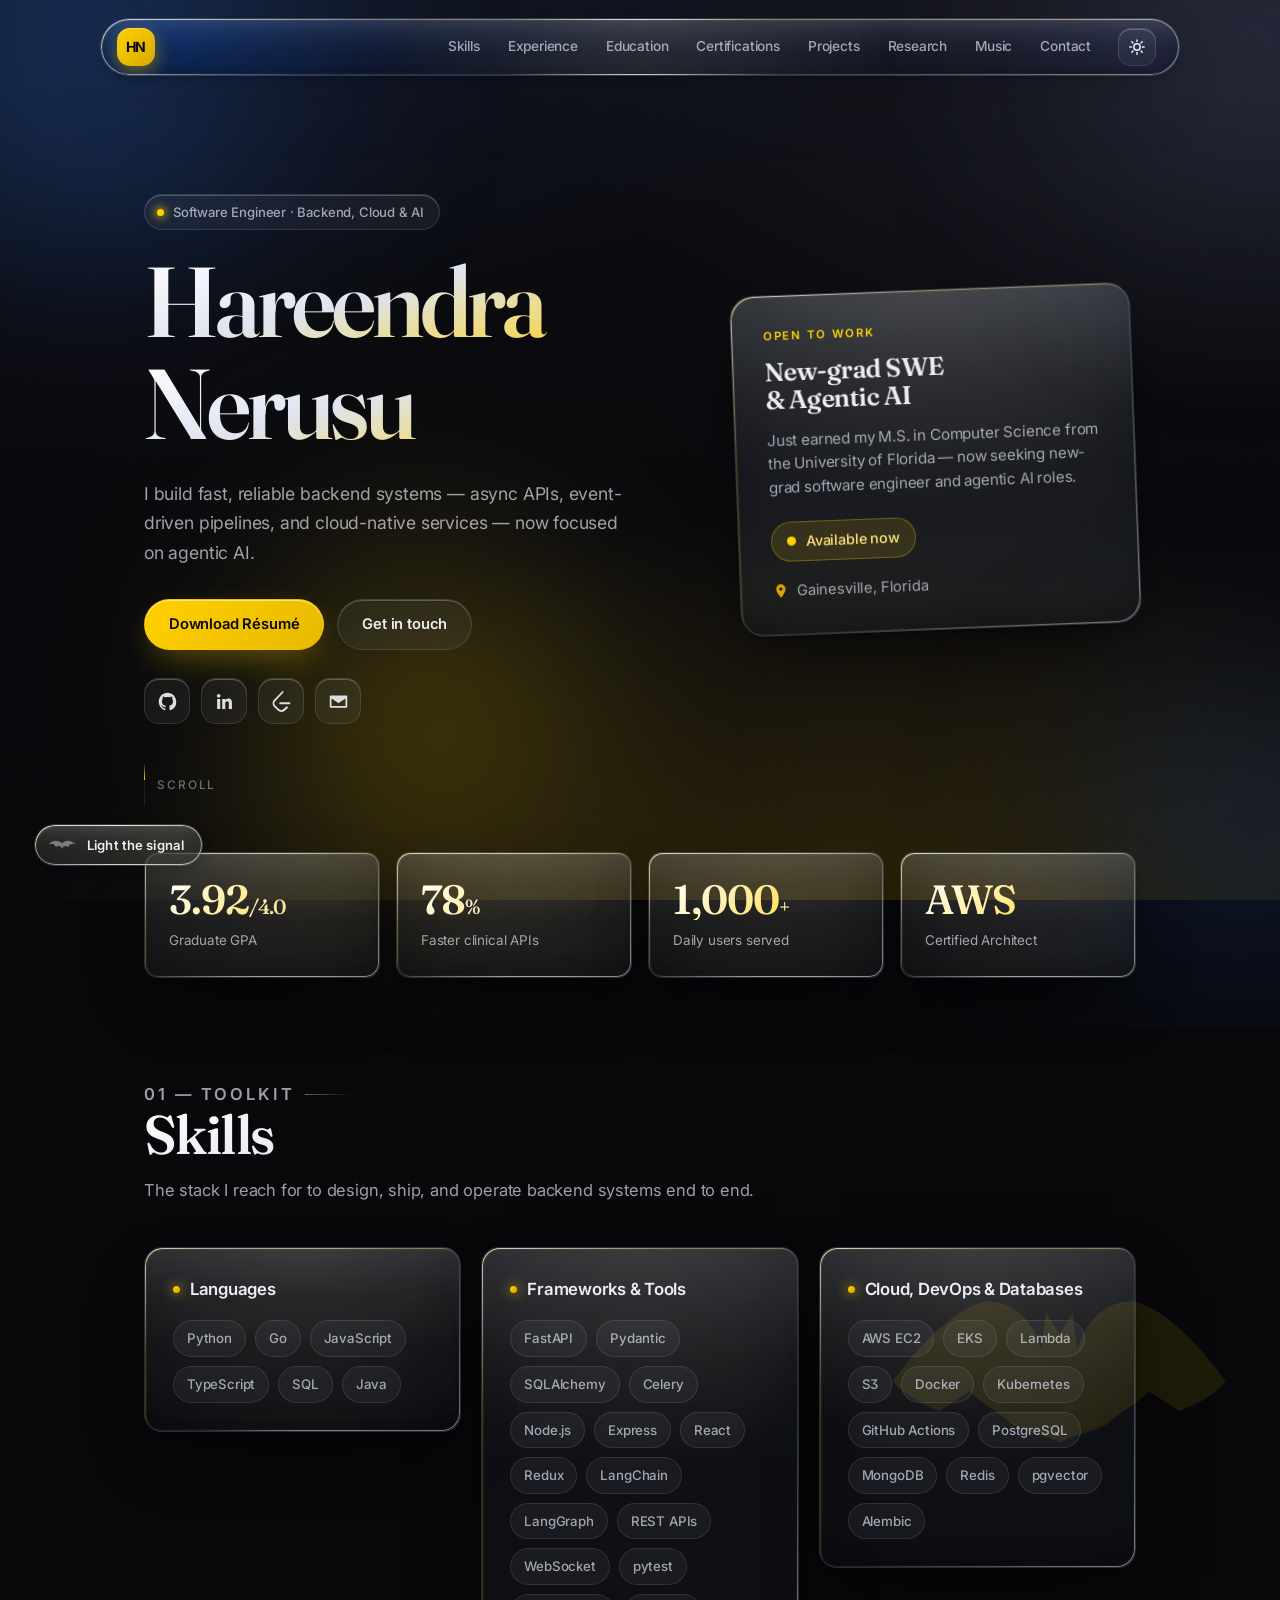
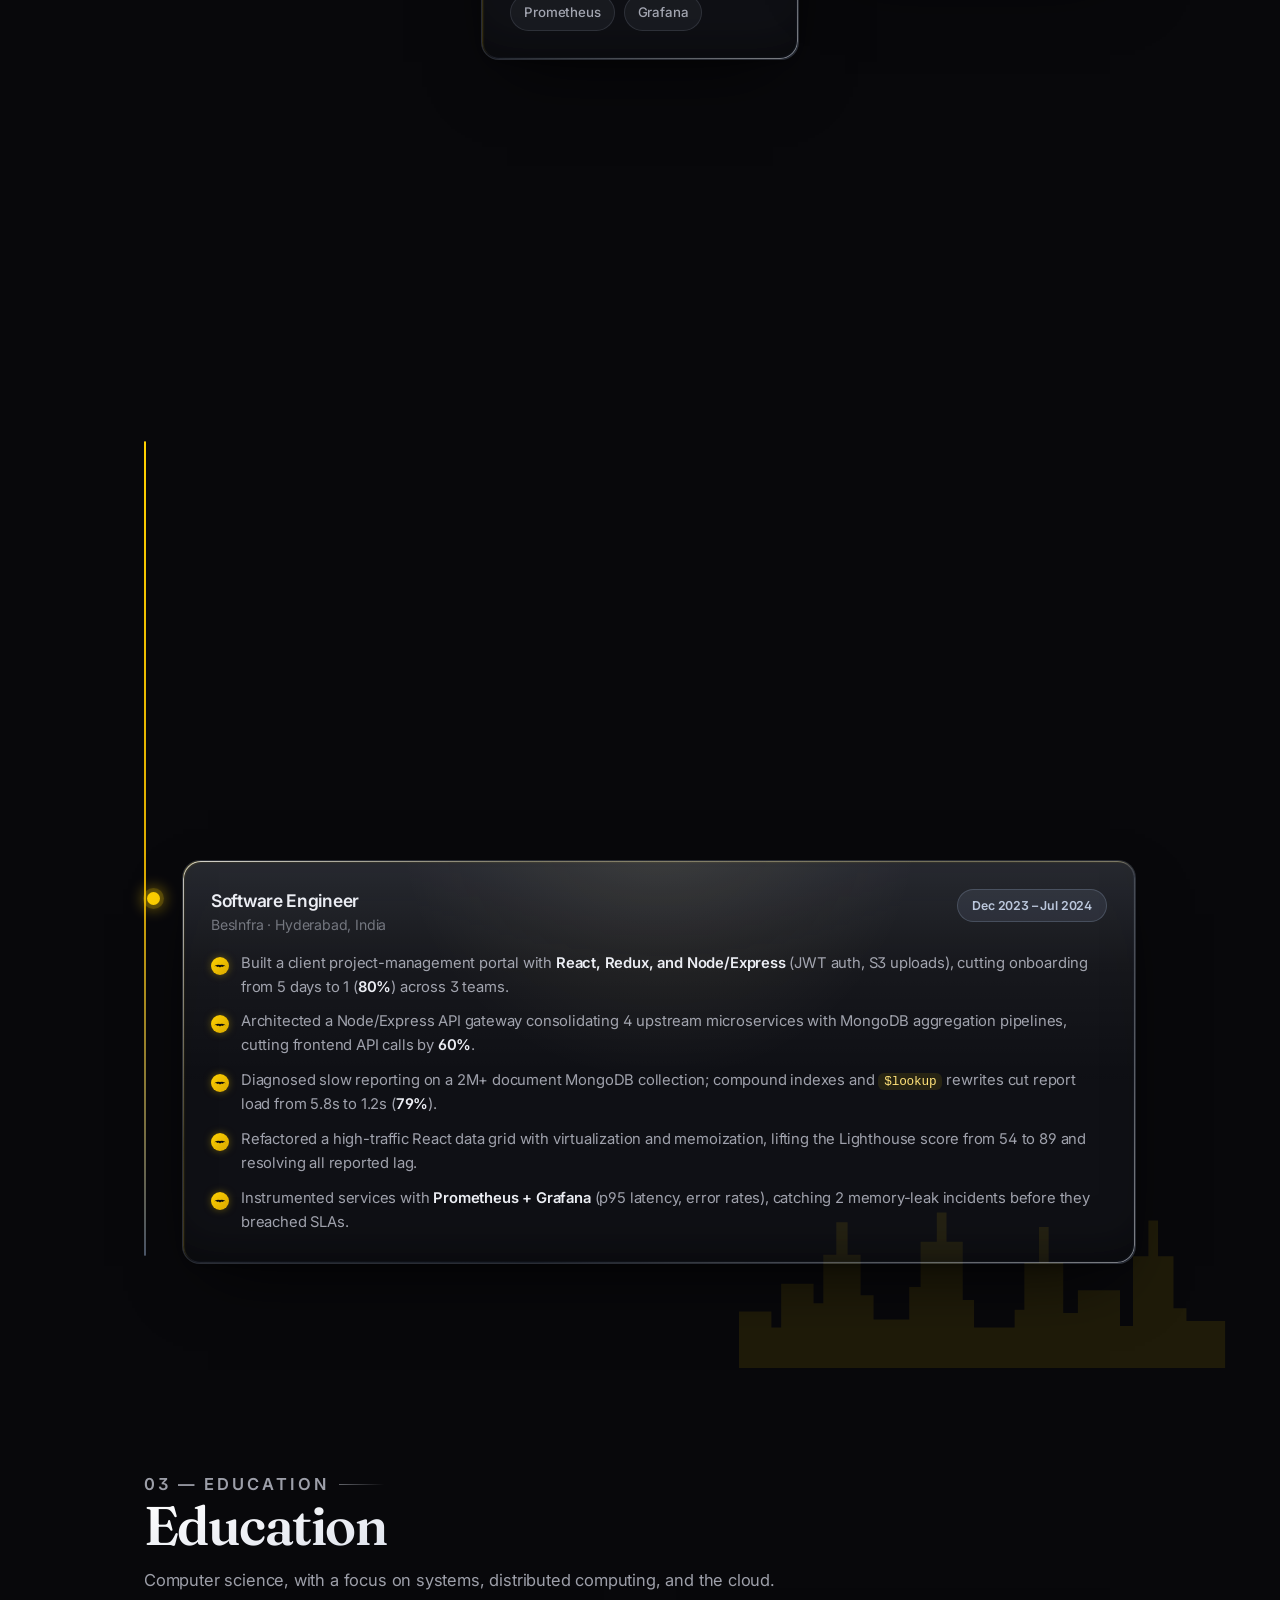
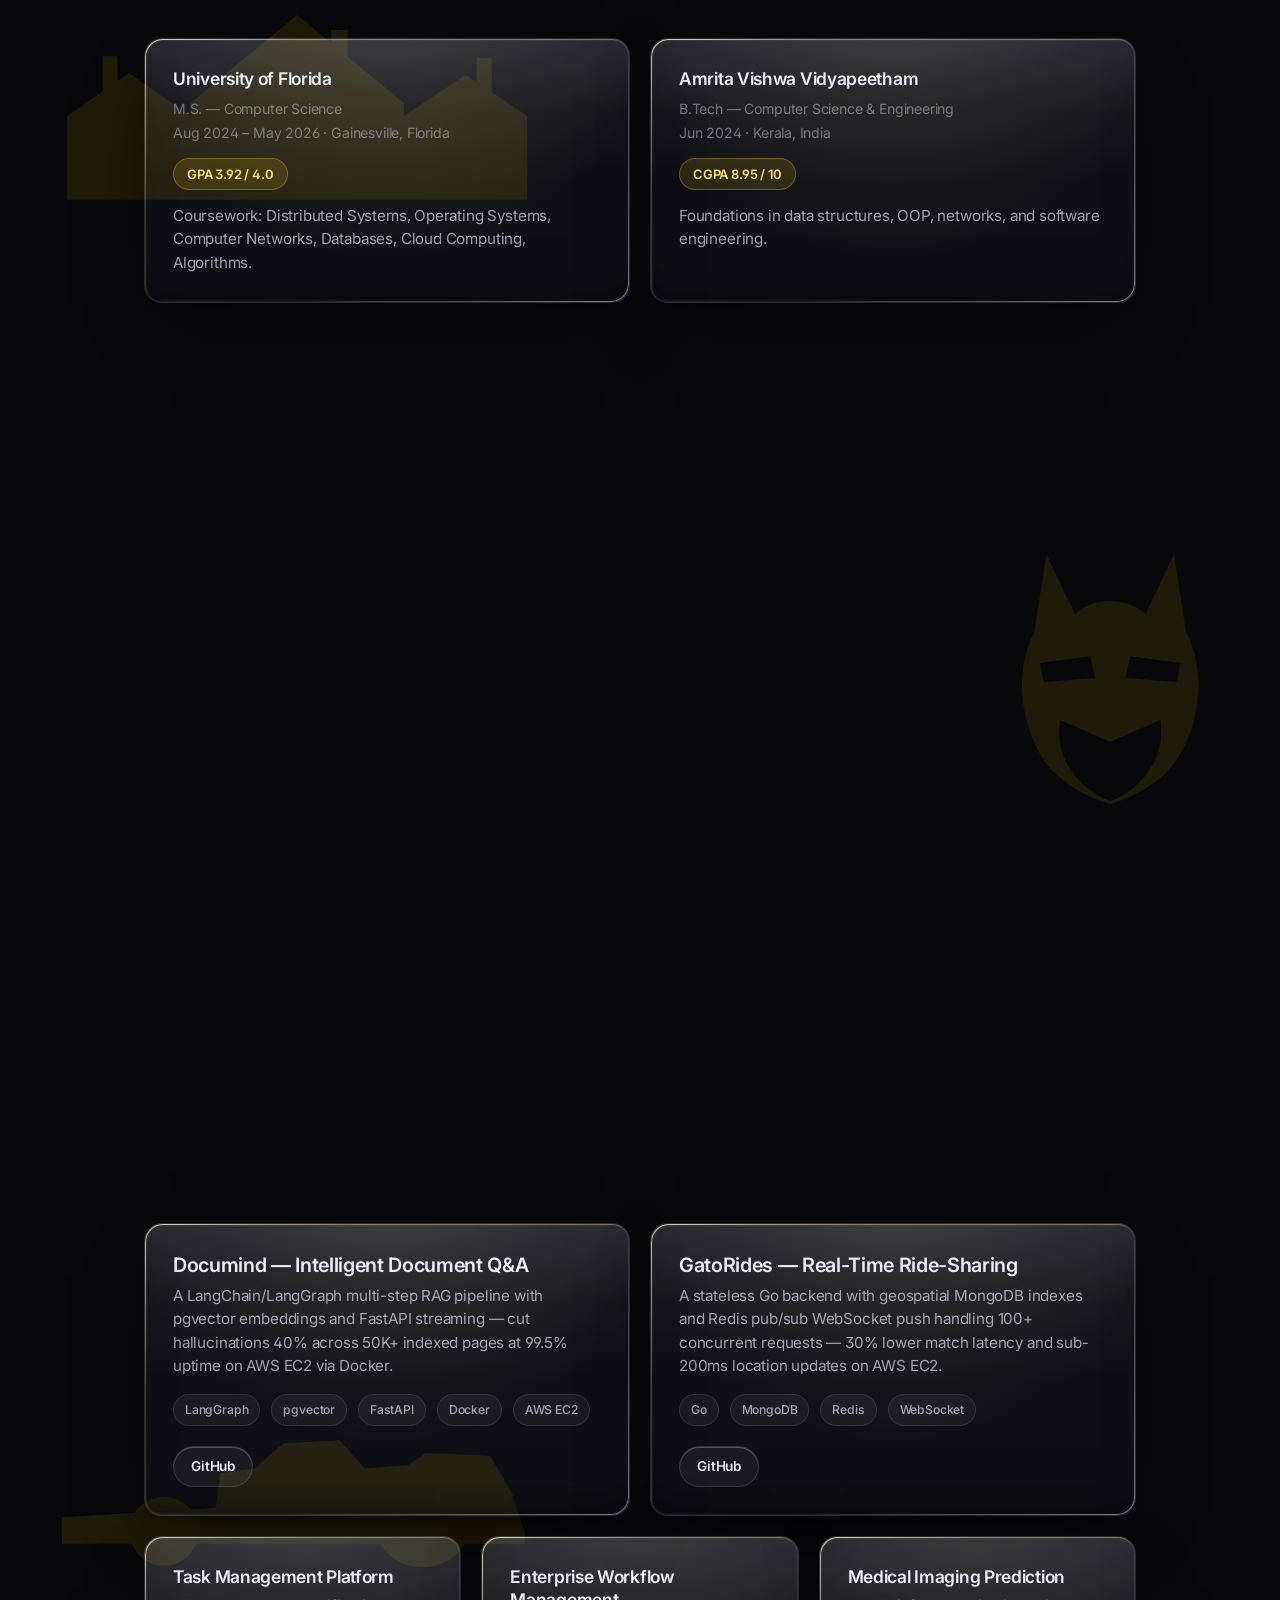
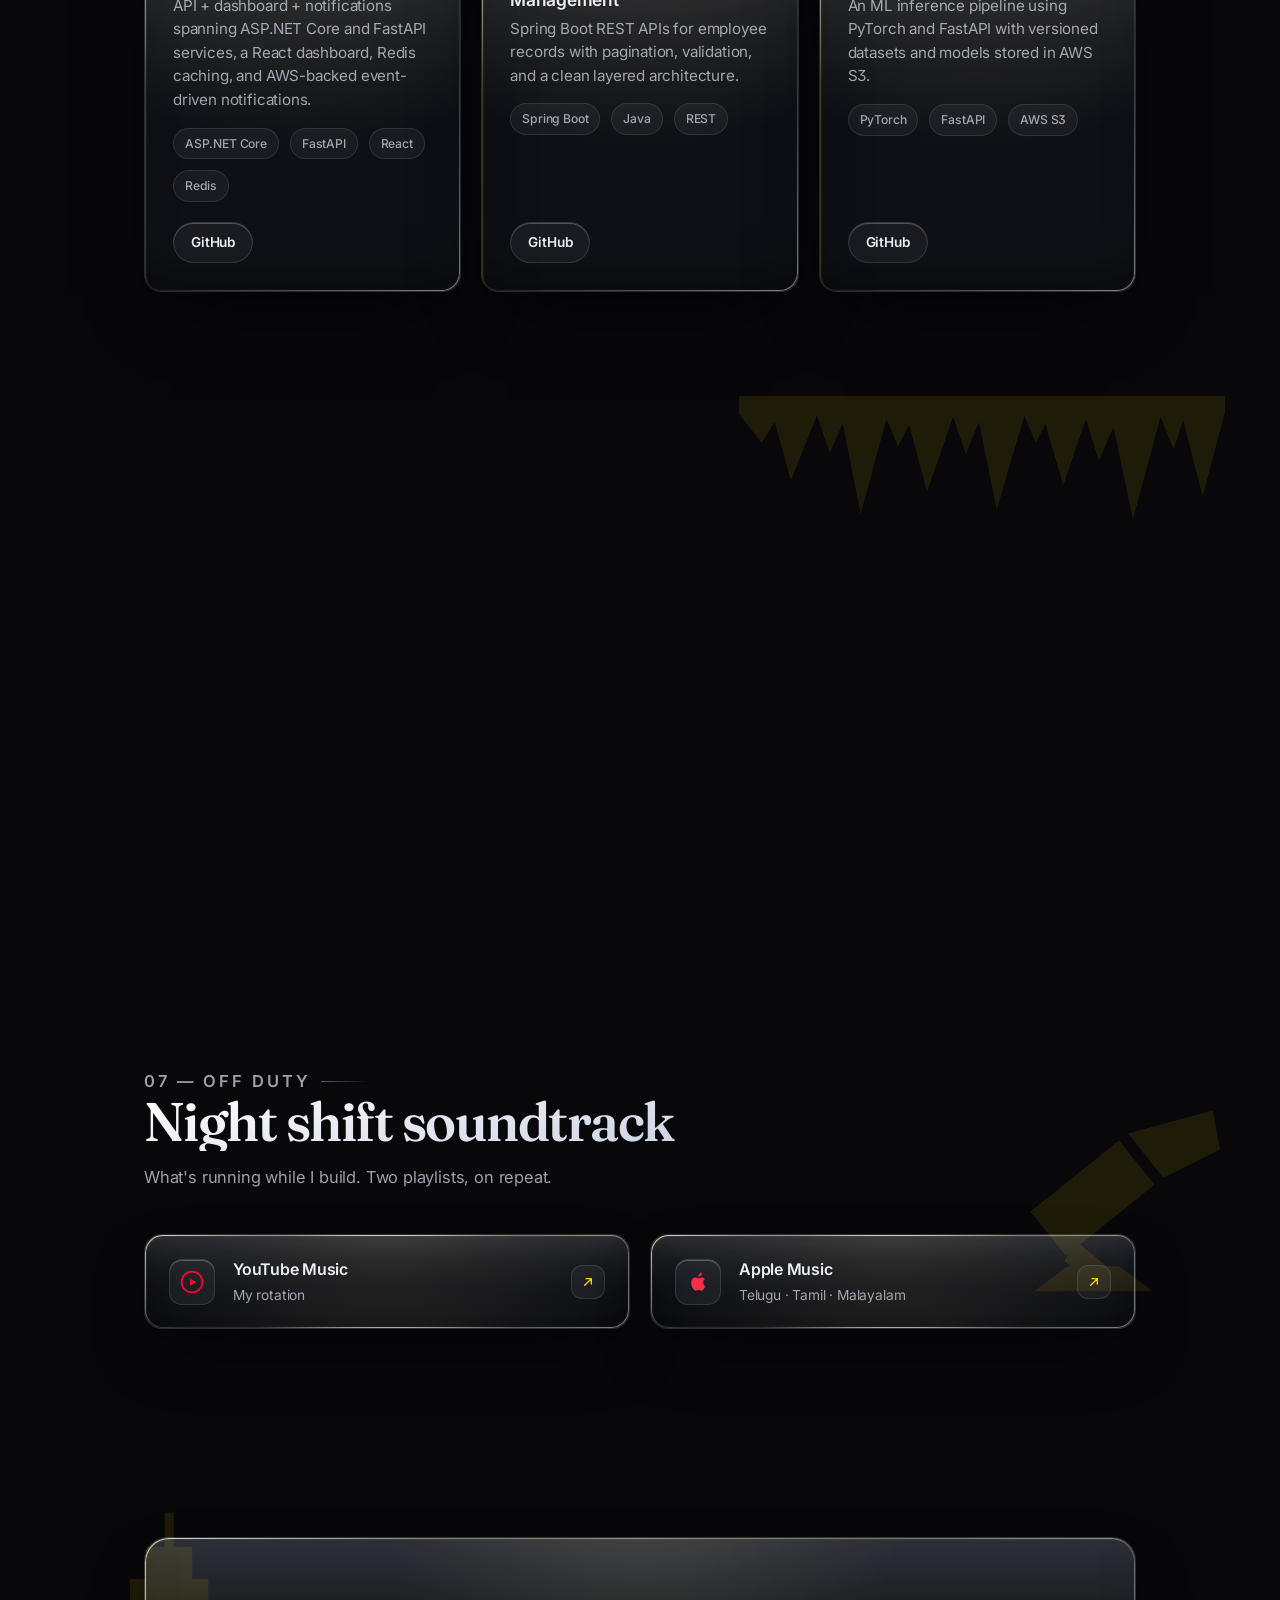
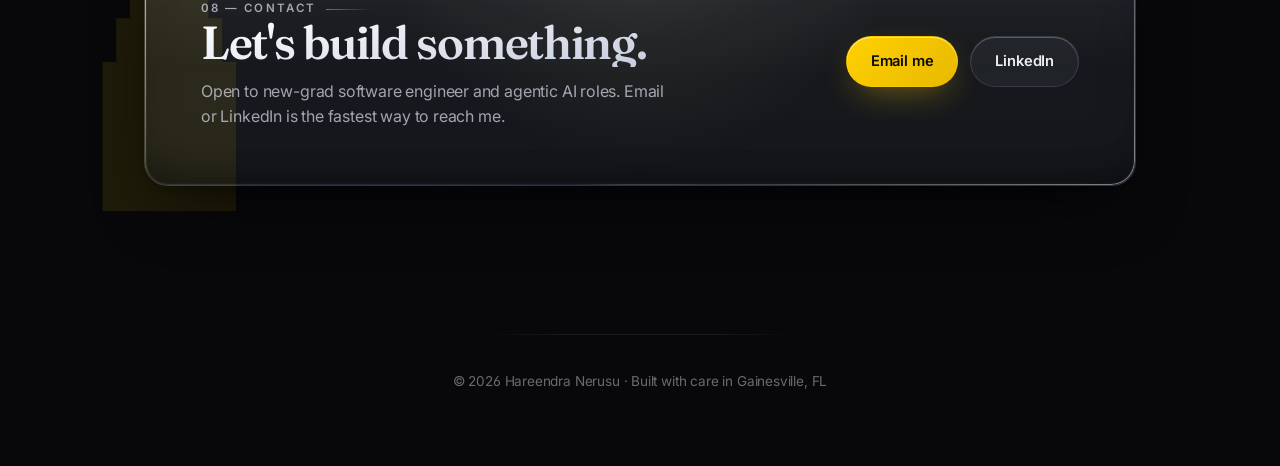
==== commit 04d1ea5b: "Batman Theme" ====
--- a/index.html
+++ b/index.html
@@ -5,7 +5,8 @@
   <meta name="viewport" content="width=device-width, initial-scale=1, viewport-fit=cover" />
   <title>Hareendra Nerusu — Software Engineer</title>
   <meta name="description" content="Hareendra Sri Nag Nerusu — Software Engineer building fast, reliable backend systems, clean APIs, and cloud-native services." />
-  <meta name="theme-color" content="#07070f" />
+  <meta name="theme-color" content="#08080b" />
+  <link rel="icon" href="data:image/svg+xml,%3Csvg%20xmlns='http://www.w3.org/2000/svg'%20viewBox='0%200%20100%20100'%3E%3Crect%20width='100'%20height='100'%20rx='22'%20fill='%23ffd100'/%3E%3Cg%20transform='translate(6,34)%20scale(0.22)'%3E%3Cpolygon%20fill='%230a0a0c'%20points='200,22%20186,6%20176,26%20150,30%2096,36%2044,46%2010,62%2040,70%2066,78%2078,118%2096,84%20140,96%20158,130%20178,100%20200,132%20222,100%20242,130%20260,96%20304,84%20322,118%20334,78%20360,70%20390,62%20356,46%20304,36%20250,30%20224,26%20214,6'/%3E%3C/g%3E%3C/svg%3E" />
   <script>
     document.documentElement.classList.add('js');
     (function () {
@@ -17,27 +18,122 @@
       }
     })();
   </script>
-  <link rel="stylesheet" href="styles.css" />
   <link rel="preconnect" href="https://fonts.googleapis.com" />
   <link rel="preconnect" href="https://fonts.gstatic.com" crossorigin />
-  <link href="https://fonts.googleapis.com/css2?family=Fraunces:opsz,wght@9..144,400;9..144,500;9..144,600;9..144,700&family=Space+Grotesk:wght@300;400;500;600;700&display=swap" rel="stylesheet" />
+  <link href="https://fonts.googleapis.com/css2?family=Fraunces:opsz,wght@9..144,400;9..144,500;9..144,600;9..144,700&family=Inter:wght@300;400;500;600;700&display=swap" rel="stylesheet" />
+  <link rel="stylesheet" href="styles.css" />
 </head>
 <body>
   <!-- ───── SVG refraction filters (Liquid Glass lensing) ───── -->
   <svg class="svg-defs" aria-hidden="true" focusable="false" width="0" height="0">
     <defs>
       <filter id="liquidGlass" x="-30%" y="-30%" width="160%" height="160%" color-interpolation-filters="sRGB">
-        <feTurbulence type="fractalNoise" baseFrequency="0.008 0.012" numOctaves="2" seed="14" result="noise" />
-        <feGaussianBlur in="noise" stdDeviation="2.4" result="softNoise" />
-        <feDisplacementMap in="SourceGraphic" in2="softNoise" scale="46" xChannelSelector="R" yChannelSelector="G" result="displaced" />
-        <feGaussianBlur in="displaced" stdDeviation="3" />
+        <feTurbulence type="fractalNoise" baseFrequency="0.007 0.011" numOctaves="2" seed="14" result="noise" />
+        <feGaussianBlur in="noise" stdDeviation="2.6" result="softNoise" />
+        <feDisplacementMap in="SourceGraphic" in2="softNoise" scale="42" xChannelSelector="R" yChannelSelector="G" result="displaced" />
+        <feGaussianBlur in="displaced" stdDeviation="2.4" />
       </filter>
       <filter id="liquidGlassNav" x="-30%" y="-30%" width="160%" height="160%" color-interpolation-filters="sRGB">
         <feTurbulence type="fractalNoise" baseFrequency="0.01 0.016" numOctaves="2" seed="3" result="noise" />
         <feGaussianBlur in="noise" stdDeviation="2" result="softNoise" />
-        <feDisplacementMap in="SourceGraphic" in2="softNoise" scale="34" xChannelSelector="R" yChannelSelector="G" result="displaced" />
-        <feGaussianBlur in="displaced" stdDeviation="2.5" />
+        <feDisplacementMap in="SourceGraphic" in2="softNoise" scale="30" xChannelSelector="R" yChannelSelector="G" result="displaced" />
+        <feGaussianBlur in="displaced" stdDeviation="2.2" />
       </filter>
+      <!-- ── Snyder-era emblem: wide, armour-plated, blunt ears ── -->
+      <symbol id="bat-snyder" viewBox="0 0 400 140">
+        <polygon points="200,22 186,6 176,26 150,30 96,36 44,46 10,62 40,70 66,78 78,118 96,84 140,96 158,130 178,100 200,132 222,100 242,130 260,96 304,84 322,118 334,78 360,70 390,62 356,46 304,36 250,30 224,26 214,6" />
+      </symbol>
+
+      <!-- ── The emblem through the years (1939 → now) ── -->
+      <symbol id="bat-1939" viewBox="0 0 400 150">
+        <path d="M200 46Q170 16 120 12Q60 8 10 62Q46 46 78 60Q104 72 112 104Q130 78 158 86Q182 93 200 122Q218 93 242 86Q270 78 288 104Q296 72 322 60Q354 46 390 62Q340 8 280 12Q230 16 200 46Z" />
+      </symbol>
+
+      <symbol id="bat-1941" viewBox="0 0 400 170">
+        <polygon points="200,34 190,6 182,32 150,24 108,22 62,34 20,62 6,92 30,78 50,92 62,158 82,96 104,110 120,166 140,108 160,120 176,164 190,112 200,132 210,112 224,164 240,120 260,108 280,166 296,110 318,96 338,158 350,92 370,78 394,92 380,62 338,34 292,22 250,24 218,32 210,6" />
+      </symbol>
+
+      <symbol id="bat-1966" viewBox="0 0 400 150">
+        <path d="M200 40Q186 14 172 34Q150 30 120 26Q64 20 12 58Q52 52 84 66Q112 78 118 108Q140 84 168 92Q188 98 200 124Q212 98 232 92Q260 84 282 108Q288 78 316 66Q348 52 388 58Q336 20 280 26Q250 30 228 34Q214 14 200 40Z" />
+      </symbol>
+
+      <symbol id="bat-1989" viewBox="0 0 400 120">
+        <path d="M200 34Q190 12 178 30Q140 22 96 30Q44 40 6 66Q44 58 76 64Q102 69 112 88Q132 72 158 78Q182 83 200 100Q218 83 242 78Q268 72 288 88Q298 69 324 64Q356 58 394 66Q356 40 304 30Q260 22 222 30Q210 12 200 34Z" />
+      </symbol>
+
+      <symbol id="bat-2005" viewBox="0 0 400 110">
+        <polygon points="200,28 190,10 180,30 140,26 90,30 40,44 6,66 60,58 104,62 128,70 140,96 168,76 200,86 232,76 260,96 272,70 296,62 340,58 394,66 360,44 310,30 260,26 220,30 210,10" />
+      </symbol>
+
+      <symbol id="bat-arkham" viewBox="0 0 1000 430">
+        <path d="M0 246
+                 C 78 138, 176 34, 273 6
+                 C 352 0, 422 58, 446 152
+                 L 460 40 L 500 104 L 540 40 L 554 152
+                 C 578 58, 648 0, 727 6
+                 C 824 34, 922 138, 1000 246
+                 C 958 300, 900 316, 860 336
+                 L 770 276
+                 C 726 320, 668 346, 645 374
+                 C 592 402, 528 412, 500 430
+                 C 472 412, 408 402, 355 374
+                 C 332 346, 274 320, 230 276
+                 L 140 336
+                 C 100 316, 42 300, 0 246 Z" />
+      </symbol>
+
+      <!-- ── Per-section Gotham artwork ── -->
+
+      <symbol id="art-skyline" viewBox="0 0 600 200">
+        <path d="M0 200V130h40v20h12V96h40v24h12V60h16V20h14v40h16v50h16v30h44V100h14V44h20V8h12v36h20v72h14v34h50V128h12V70h18V26h12v44h18v62h18v-28h52v44h16V62h19V18h12v44h19v64h16v16h48v58z" />
+      </symbol>
+
+      <symbol id="art-manor" viewBox="0 0 520 240">
+        <path d="M14 240V150l66-46 66 46v-14L260 42l114 94v14l66-44 66 44v90z" />
+        <rect x="52" y="86" width="16" height="44" />
+        <rect x="296" y="58" width="18" height="52" />
+        <rect x="452" y="88" width="16" height="44" />
+      </symbol>
+
+      <symbol id="art-cowl" viewBox="0 0 340 386" fill-rule="evenodd">
+        <path d="M76 8 L118 96
+                 C 145 70, 195 70, 222 96
+                 L 264 8 L 282 122
+                 C 296 150, 302 182, 300 212
+                 C 296 258, 282 296, 258 324
+                 C 232 352, 198 368, 170 376
+                 C 142 368, 108 352, 82 324
+                 C 58 296, 44 258, 40 212
+                 C 38 182, 44 150, 58 122 Z
+                 M66 168 L140 158 L148 190 L72 196 Z
+                 M274 168 L200 158 L192 190 L268 196 Z
+                 M96 252 L170 284 L244 252
+                 C 250 294, 234 328, 202 354
+                 C 186 366, 176 370, 170 372
+                 C 164 370, 154 366, 138 354
+                 C 106 328, 90 294, 96 252 Z" />
+      </symbol>
+
+      <symbol id="art-tumbler" viewBox="0 0 620 246">
+        <polygon points="10,178 150,170 206,166 212,122 256,116 292,84 364,80 396,116 452,112 474,96 556,100 584,148 600,196 600,212 10,212" />
+        <circle cx="140" cy="196" r="44" />
+        <circle cx="470" cy="178" r="64" />
+      </symbol>
+
+      <symbol id="art-cave" viewBox="0 0 600 170">
+        <polygon points="0,0 600,0 600,18 572,124 548,30 536,66 520,26 486,152 462,38 444,80 428,28 400,110 378,34 366,58 352,24 318,140 296,32 280,72 264,26 232,118 210,36 196,62 182,28 150,146 128,34 112,70 96,24 64,104 44,32 28,58 0,22" />
+      </symbol>
+
+      <symbol id="art-signal-rig" viewBox="0 0 260 220">
+        <polygon points="40,124 140,44 180,94 80,174" />
+        <polygon points="150,36 190,86 254,54 246,10" />
+        <polygon points="92,158 126,186 108,204 78,180" />
+        <polygon points="44,214 178,214 140,186 82,186" />
+      </symbol>
+
+      <symbol id="art-tower" viewBox="0 0 200 260">
+        <path d="M96 0h8v30h16v28h14v34h12v38h12v130H42V130h12V92h12V58h14V30h16z" />
+      </symbol>
     </defs>
   </svg>
 
@@ -49,69 +145,89 @@
     <span class="orb orb-4"></span>
     <span class="orb orb-5"></span>
   </div>
+  <!-- ───── The signal over Gotham ───── -->
+  <div class="bat-signal" aria-hidden="true">
+    <svg viewBox="0 0 400 140" focusable="false">
+      <use href="#bat-snyder" />
+    </svg>
+  </div>
+
+  <div class="spotlight" aria-hidden="true"></div>
   <div class="grain" aria-hidden="true"></div>
+
+  <a class="skip-link" href="#top">Skip to content</a>
 
   <!-- ───── Floating glass nav ───── -->
   <header class="nav-shell">
-    <nav class="nav glass refract refract-nav" aria-label="Primary">
+    <nav class="nav glass frost refract refract-nav" aria-label="Primary">
       <a class="brand" href="#top" aria-label="Home">
         <span>HN</span>
       </a>
       <div class="nav-links" id="nav-links">
+        <span class="nav-indicator" aria-hidden="true"></span>
         <a href="#skills">Skills</a>
         <a href="#experience">Experience</a>
         <a href="#education">Education</a>
         <a href="#certifications">Certifications</a>
         <a href="#projects">Projects</a>
-        <a href="#research">Publications</a>
+        <a href="#research">Research</a>
+        <a href="#music">Music</a>
         <a href="#contact">Contact</a>
       </div>
       <div class="nav-actions">
         <button class="theme-toggle" type="button" aria-label="Toggle dark / light theme" aria-pressed="false">
-          <svg class="ic-sun" viewBox="0 0 24 24" fill="none" stroke="currentColor" stroke-width="2" stroke-linecap="round" aria-hidden="true">
-            <circle cx="12" cy="12" r="4.2"></circle>
-            <path d="M12 2.5v2.2M12 19.3v2.2M2.5 12h2.2M19.3 12h2.2M5 5l1.6 1.6M17.4 17.4 19 19M19 5l-1.6 1.6M6.6 17.4 5 19"></path>
-          </svg>
-          <svg class="ic-moon" viewBox="0 0 24 24" fill="currentColor" aria-hidden="true">
-            <path d="M21 12.8A8.5 8.5 0 1 1 11.2 3a6.5 6.5 0 0 0 9.8 9.8z"></path>
-          </svg>
+          <span class="toggle-track" aria-hidden="true">
+            <svg class="ic-sun" viewBox="0 0 24 24" fill="none" stroke="currentColor" stroke-width="2" stroke-linecap="round" aria-hidden="true">
+              <circle cx="12" cy="12" r="4.2"></circle>
+              <path d="M12 2.5v2.2M12 19.3v2.2M2.5 12h2.2M19.3 12h2.2M5 5l1.6 1.6M17.4 17.4 19 19M19 5l-1.6 1.6M6.6 17.4 5 19"></path>
+            </svg>
+            <svg class="ic-moon" viewBox="0 0 24 24" fill="currentColor" aria-hidden="true">
+              <path d="M21 12.8A8.5 8.5 0 1 1 11.2 3a6.5 6.5 0 0 0 9.8 9.8z"></path>
+            </svg>
+          </span>
         </button>
         <button class="nav-toggle" type="button" aria-expanded="false" aria-controls="nav-links" aria-label="Toggle menu">
           <span></span><span></span><span></span>
         </button>
       </div>
+      <span class="nav-progress" aria-hidden="true"></span>
     </nav>
   </header>
 
   <main id="top">
     <!-- ───── Hero ───── -->
     <section class="hero">
-      <div class="hero-text reveal">
-        <p class="eyebrow"><span class="dot"></span> Software Engineer · Backend, Cloud &amp; AI</p>
-        <h1>Hareendra<br />Nerusu</h1>
-        <p class="lead">I build fast, reliable backend systems — async APIs, event-driven pipelines, and cloud-native services — now focused on agentic AI.</p>
-        <div class="hero-actions">
-          <a class="btn primary" href="https://drive.google.com/drive/folders/1uuEA_X0aUA7srE8CocAKraa96e5xipoj?usp=sharing" target="_blank" rel="noopener">Download Résumé</a>
-          <a class="btn ghost" href="#contact">Get in touch</a>
+      <div class="hero-text">
+        <p class="eyebrow stagger" style="--i:0"><span class="dot"></span> Software Engineer · Backend, Cloud &amp; AI</p>
+        <h1 class="hero-name">
+          <span class="line"><span class="line-in stagger" style="--i:1">Hareendra</span></span>
+          <span class="line"><span class="line-in stagger" style="--i:2">Nerusu</span></span>
+        </h1>
+        <p class="lead stagger" style="--i:3">I build fast, reliable backend systems — async APIs, event-driven pipelines, and cloud-native services — now focused on agentic AI.</p>
+        <div class="hero-actions stagger" style="--i:4">
+          <a class="btn primary magnetic" href="https://drive.google.com/drive/folders/1uuEA_X0aUA7srE8CocAKraa96e5xipoj?usp=sharing" target="_blank" rel="noopener">
+            <span>Download Résumé</span>
+          </a>
+          <a class="btn ghost magnetic" href="#contact"><span>Get in touch</span></a>
         </div>
-        <div class="hero-links" aria-label="Social links">
-          <a class="icon-link" href="https://github.com/hareendra5555" target="_blank" rel="noopener" aria-label="GitHub">
+        <div class="hero-links stagger" style="--i:5" aria-label="Social links">
+          <a class="icon-link magnetic" href="https://github.com/hareendra5555" target="_blank" rel="noopener" aria-label="GitHub" data-tip="GitHub">
             <svg viewBox="0 0 24 24" aria-hidden="true"><path d="M12 2C6.48 2 2 6.58 2 12.26c0 4.52 2.87 8.35 6.84 9.7.5.1.68-.22.68-.48 0-.24-.01-.88-.01-1.72-2.78.62-3.37-1.38-3.37-1.38-.45-1.18-1.11-1.49-1.11-1.49-.9-.64.07-.63.07-.63 1 .07 1.53 1.06 1.53 1.06.9 1.58 2.36 1.12 2.94.86.09-.67.35-1.12.64-1.38-2.22-.26-4.56-1.14-4.56-5.09 0-1.12.38-2.04 1.01-2.76-.1-.26-.44-1.3.1-2.7 0 0 .83-.27 2.72 1.05.79-.23 1.64-.34 2.48-.34s1.69.12 2.48.34c1.89-1.32 2.72-1.05 2.72-1.05.54 1.4.2 2.44.1 2.7.63.72 1.01 1.64 1.01 2.76 0 3.96-2.34 4.82-4.57 5.08.36.32.69.94.69 1.9 0 1.37-.01 2.47-.01 2.8 0 .26.18.58.69.48A10.04 10.04 0 0 0 22 12.26C22 6.58 17.52 2 12 2z"></path></svg>
           </a>
-          <a class="icon-link" href="https://www.linkedin.com/in/hareendrasrinag/" target="_blank" rel="noopener" aria-label="LinkedIn">
+          <a class="icon-link magnetic" href="https://www.linkedin.com/in/hareendrasrinag/" target="_blank" rel="noopener" aria-label="LinkedIn" data-tip="LinkedIn">
             <svg viewBox="0 0 24 24" aria-hidden="true"><path d="M20.45 20.45h-3.55v-5.57c0-1.33-.03-3.04-1.85-3.04-1.85 0-2.13 1.45-2.13 2.94v5.67H9.36V9h3.41v1.56h.05c.48-.9 1.65-1.85 3.4-1.85 3.64 0 4.31 2.4 4.31 5.52v6.22zM5.34 7.43c-1.14 0-2.07-.93-2.07-2.07 0-1.14.93-2.07 2.07-2.07s2.07.93 2.07 2.07c0 1.14-.93 2.07-2.07 2.07zM7.12 20.45H3.55V9h3.57v11.45z"></path></svg>
           </a>
-          <a class="icon-link" href="https://leetcode.com/u/hareendra21/" target="_blank" rel="noopener" aria-label="LeetCode">
-            <svg viewBox="0 0 24 24" aria-hidden="true"><path d="M14.9 3.4a1 1 0 0 0-1.4 0l-5.7 5.7a4.9 4.9 0 0 0 0 6.9l3.6 3.6a1 1 0 0 0 1.4-1.4l-3.6-3.6a2.9 2.9 0 0 1 0-4.1l5.7-5.7a1 1 0 0 0 0-1.4z"></path><path d="M11.7 6.1 9.6 8.2a1 1 0 1 0 1.4 1.4l2.1-2.1a1 1 0 1 0-1.4-1.4z"></path><path d="M20.3 11.3H13a1 1 0 1 0 0 2h7.3a1 1 0 1 0 0-2z"></path></svg>
+          <a class="icon-link magnetic" href="https://leetcode.com/u/hareendra21/" target="_blank" rel="noopener" aria-label="LeetCode" data-tip="LeetCode">
+            <svg viewBox="0 0 24 24" aria-hidden="true"><path d="M13.483 0a1.374 1.374 0 0 0-.961.438L7.116 6.226l-3.854 4.126a5.266 5.266 0 0 0-1.209 2.104 5.35 5.35 0 0 0-.125.513 5.527 5.527 0 0 0 .062 2.362 5.83 5.83 0 0 0 .349 1.017 5.938 5.938 0 0 0 1.271 1.818l4.277 4.193.039.038c2.248 2.165 5.852 2.165 8.1 0l2.909-2.809c.48-.463.485-1.229.011-1.703a1.2 1.2 0 0 0-1.705-.011l-2.908 2.808a3.755 3.755 0 0 1-5.29 0l-4.277-4.193a3.716 3.716 0 0 1-.844-1.211 3.797 3.797 0 0 1-.121-.324 3.686 3.686 0 0 1 .039-1.575 3.729 3.729 0 0 1 .802-1.4l3.854-4.126 5.406-5.788a1.2 1.2 0 0 0-.014-1.705A1.373 1.373 0 0 0 13.483 0zm-2.866 12.815a1.2 1.2 0 0 0-1.2 1.2 1.2 1.2 0 0 0 1.2 1.2h10.335a1.2 1.2 0 0 0 1.2-1.2 1.2 1.2 0 0 0-1.2-1.2z"></path></svg>
           </a>
-          <a class="icon-link" href="mailto:hareendra05@gmail.com" aria-label="Email">
+          <a class="icon-link magnetic" href="mailto:hareendra05@gmail.com" aria-label="Email" data-tip="Email">
             <svg viewBox="0 0 24 24" aria-hidden="true"><path d="M3 5h18a1 1 0 0 1 1 1v12a1 1 0 0 1-1 1H3a1 1 0 0 1-1-1V6a1 1 0 0 1 1-1zm9 7.2L4.3 7H19.7L12 12.2zM4 8.5V17h16V8.5l-7.4 5a1 1 0 0 1-1.2 0L4 8.5z"></path></svg>
           </a>
         </div>
       </div>
 
-      <aside class="hero-card glass refract" aria-label="Current status">
-        <div class="hero-card-glow" aria-hidden="true"></div>
+      <aside class="hero-card glass stagger" style="--i:3" aria-label="Current status">
+        <div class="card-glow" aria-hidden="true"></div>
         <div class="hero-card-inner">
           <p class="card-label">Open to work</p>
           <h2>New-grad SWE<br />&amp; Agentic AI</h2>
@@ -126,23 +242,28 @@
           </div>
         </div>
       </aside>
+
+      <a class="scroll-cue stagger" style="--i:6" href="#skills" aria-label="Scroll to content">
+        <span class="scroll-cue-rail" aria-hidden="true"><span></span></span>
+        <span class="scroll-cue-text">Scroll</span>
+      </a>
     </section>
 
     <!-- ───── Stats band ───── -->
-    <section class="stats reveal" aria-label="Highlights">
-      <article class="stat glass">
-        <span class="stat-num">3.92<small>/4.0</small></span>
+    <section class="stats" aria-label="Highlights">
+      <article class="stat glass reveal">
+        <span class="stat-num"><span class="num" data-count="3.92" data-decimals="2">3.92</span><small>/4.0</small></span>
         <span class="stat-label">Graduate GPA</span>
       </article>
-      <article class="stat glass">
-        <span class="stat-num">78<small>%</small></span>
+      <article class="stat glass reveal">
+        <span class="stat-num"><span class="num" data-count="78">78</span><small>%</small></span>
         <span class="stat-label">Faster clinical APIs</span>
       </article>
-      <article class="stat glass">
-        <span class="stat-num">1,000<small>+</small></span>
+      <article class="stat glass reveal">
+        <span class="stat-num"><span class="num" data-count="1000" data-sep="1">1,000</span><small>+</small></span>
         <span class="stat-label">Daily users served</span>
       </article>
-      <article class="stat glass">
+      <article class="stat glass reveal">
         <span class="stat-num">AWS</span>
         <span class="stat-label">Certified Architect</span>
       </article>
@@ -150,6 +271,10 @@
 
     <!-- ───── Skills ───── -->
     <section id="skills" class="section">
+      <div class="sec-art right" aria-hidden="true">
+        <svg viewBox="0 0 1000 430" focusable="false"><use href="#bat-arkham" /></svg>
+      </div>
+
       <div class="section-head reveal">
         <p class="kicker">01 — Toolkit</p>
         <h2>Skills</h2>
@@ -157,22 +282,22 @@
       </div>
       <div class="skills-grid">
         <article class="skill-card glass reveal">
-          <div class="skill-card-glow" aria-hidden="true"></div>
-          <h3>Languages</h3>
+          <div class="card-glow" aria-hidden="true"></div>
+          <h3><span class="h-dot" aria-hidden="true"></span>Languages</h3>
           <ul class="chips">
             <li>Python</li><li>Go</li><li>JavaScript</li><li>TypeScript</li><li>SQL</li><li>Java</li>
           </ul>
         </article>
         <article class="skill-card glass reveal">
-          <div class="skill-card-glow" aria-hidden="true"></div>
-          <h3>Frameworks &amp; Tools</h3>
+          <div class="card-glow" aria-hidden="true"></div>
+          <h3><span class="h-dot" aria-hidden="true"></span>Frameworks &amp; Tools</h3>
           <ul class="chips">
             <li>FastAPI</li><li>Pydantic</li><li>SQLAlchemy</li><li>Celery</li><li>Node.js</li><li>Express</li><li>React</li><li>Redux</li><li>LangChain</li><li>LangGraph</li><li>REST APIs</li><li>WebSocket</li><li>pytest</li><li>Prometheus</li><li>Grafana</li>
           </ul>
         </article>
         <article class="skill-card glass reveal">
-          <div class="skill-card-glow" aria-hidden="true"></div>
-          <h3>Cloud, DevOps &amp; Databases</h3>
+          <div class="card-glow" aria-hidden="true"></div>
+          <h3><span class="h-dot" aria-hidden="true"></span>Cloud, DevOps &amp; Databases</h3>
           <ul class="chips">
             <li>AWS EC2</li><li>EKS</li><li>Lambda</li><li>S3</li><li>Docker</li><li>Kubernetes</li><li>GitHub Actions</li><li>PostgreSQL</li><li>MongoDB</li><li>Redis</li><li>pgvector</li><li>Alembic</li>
           </ul>
@@ -182,12 +307,17 @@
 
     <!-- ───── Experience ───── -->
     <section id="experience" class="section">
+      <div class="sec-art right wide" aria-hidden="true">
+        <svg viewBox="0 0 600 200" focusable="false"><use href="#art-skyline" /></svg>
+      </div>
+
       <div class="section-head reveal">
         <p class="kicker">02 — Where I've worked</p>
         <h2>Experience</h2>
         <p>Backend-focused roles centered on performance, reliability, and clean architecture.</p>
       </div>
       <div class="timeline">
+        <span class="tl-rail" aria-hidden="true"><span class="tl-fill"></span></span>
         <article class="tl-item reveal">
           <span class="tl-node" aria-hidden="true"></span>
           <div class="card glass">
@@ -234,6 +364,10 @@
 
     <!-- ───── Education ───── -->
     <section id="education" class="section">
+      <div class="sec-art left wide" aria-hidden="true">
+        <svg viewBox="0 0 520 240" focusable="false"><use href="#art-manor" /></svg>
+      </div>
+
       <div class="section-head reveal">
         <p class="kicker">03 — Education</p>
         <h2>Education</h2>
@@ -261,6 +395,10 @@
 
     <!-- ───── Certifications ───── -->
     <section id="certifications" class="section">
+      <div class="sec-art right tall" aria-hidden="true">
+        <svg viewBox="0 0 340 386" focusable="false"><use href="#art-cowl" /></svg>
+      </div>
+
       <div class="section-head reveal">
         <p class="kicker">04 — Credentials</p>
         <h2>Certifications</h2>
@@ -272,7 +410,7 @@
           <h3>AWS Certified Solutions Architect – Associate</h3>
           <p class="muted">Amazon Web Services</p>
           <div class="card-actions">
-            <a class="btn small ghost" href="https://www.credly.com/badges/06f970d6-c70e-44ab-9804-bf45594e1265/linked_in_profile" target="_blank" rel="noopener">View credential</a>
+            <a class="btn small ghost" href="https://www.credly.com/badges/06f970d6-c70e-44ab-9804-bf45594e1265/linked_in_profile" target="_blank" rel="noopener"><span>View credential</span></a>
           </div>
         </article>
         <article class="card glass reveal">
@@ -280,7 +418,7 @@
           <h3>AWS Certified Cloud Practitioner</h3>
           <p class="muted">Amazon Web Services</p>
           <div class="card-actions">
-            <a class="btn small ghost" href="https://www.credly.com/badges/70577bc9-9a2a-49e6-bfc5-33c76db22828/public_url" target="_blank" rel="noopener">View credential</a>
+            <a class="btn small ghost" href="https://www.credly.com/badges/70577bc9-9a2a-49e6-bfc5-33c76db22828/public_url" target="_blank" rel="noopener"><span>View credential</span></a>
           </div>
         </article>
       </div>
@@ -288,50 +426,59 @@
 
     <!-- ───── Projects ───── -->
     <section id="projects" class="section">
+      <div class="sec-art left wide" aria-hidden="true">
+        <svg viewBox="0 0 620 246" focusable="false"><use href="#art-tumbler" /></svg>
+      </div>
+
       <div class="section-head reveal">
         <p class="kicker">05 — Selected work</p>
         <h2>Projects</h2>
         <p>Builds across backend systems, distributed platforms, and applied ML.</p>
       </div>
-      <div class="grid">
-        <article class="card glass reveal">
+      <div class="projects-grid">
+        <article class="card glass reveal wide">
           <div class="card-glow" aria-hidden="true"></div>
           <h3>Documind — Intelligent Document Q&amp;A</h3>
           <p>A LangChain/LangGraph multi-step RAG pipeline with pgvector embeddings and FastAPI streaming — cut hallucinations 40% across 50K+ indexed pages at 99.5% uptime on AWS EC2 via Docker.</p>
-          <div class="card-actions">
-            <a class="btn small ghost" href="https://github.com/hareendra5555" target="_blank" rel="noopener">GitHub</a>
-          </div>
-        </article>
-        <article class="card glass reveal">
+          <ul class="chips tech"><li>LangGraph</li><li>pgvector</li><li>FastAPI</li><li>Docker</li><li>AWS EC2</li></ul>
+          <div class="card-actions">
+            <a class="btn small ghost" href="https://github.com/hareendra5555" target="_blank" rel="noopener"><span>GitHub</span></a>
+          </div>
+        </article>
+        <article class="card glass reveal wide">
           <div class="card-glow" aria-hidden="true"></div>
           <h3>GatoRides — Real-Time Ride-Sharing</h3>
           <p>A stateless Go backend with geospatial MongoDB indexes and Redis pub/sub WebSocket push handling 100+ concurrent requests — 30% lower match latency and sub-200ms location updates on AWS EC2.</p>
-          <div class="card-actions">
-            <a class="btn small ghost" href="https://github.com/hareendra5555" target="_blank" rel="noopener">GitHub</a>
+          <ul class="chips tech"><li>Go</li><li>MongoDB</li><li>Redis</li><li>WebSocket</li></ul>
+          <div class="card-actions">
+            <a class="btn small ghost" href="https://github.com/hareendra5555" target="_blank" rel="noopener"><span>GitHub</span></a>
           </div>
         </article>
         <article class="card glass reveal">
           <div class="card-glow" aria-hidden="true"></div>
           <h3>Task Management Platform</h3>
           <p>API + dashboard + notifications spanning ASP.NET Core and FastAPI services, a React dashboard, Redis caching, and AWS-backed event-driven notifications.</p>
-          <div class="card-actions">
-            <a class="btn small ghost" href="https://github.com/hareendra5555" target="_blank" rel="noopener">GitHub</a>
+          <ul class="chips tech"><li>ASP.NET Core</li><li>FastAPI</li><li>React</li><li>Redis</li></ul>
+          <div class="card-actions">
+            <a class="btn small ghost" href="https://github.com/hareendra5555" target="_blank" rel="noopener"><span>GitHub</span></a>
           </div>
         </article>
         <article class="card glass reveal">
           <div class="card-glow" aria-hidden="true"></div>
           <h3>Enterprise Workflow Management</h3>
           <p>Spring Boot REST APIs for employee records with pagination, validation, and a clean layered architecture.</p>
-          <div class="card-actions">
-            <a class="btn small ghost" href="https://github.com/hareendra5555" target="_blank" rel="noopener">GitHub</a>
+          <ul class="chips tech"><li>Spring Boot</li><li>Java</li><li>REST</li></ul>
+          <div class="card-actions">
+            <a class="btn small ghost" href="https://github.com/hareendra5555" target="_blank" rel="noopener"><span>GitHub</span></a>
           </div>
         </article>
         <article class="card glass reveal">
           <div class="card-glow" aria-hidden="true"></div>
           <h3>Medical Imaging Prediction</h3>
           <p>An ML inference pipeline using PyTorch and FastAPI with versioned datasets and models stored in AWS S3.</p>
-          <div class="card-actions">
-            <a class="btn small ghost" href="https://github.com/hareendra5555" target="_blank" rel="noopener">GitHub</a>
+          <ul class="chips tech"><li>PyTorch</li><li>FastAPI</li><li>AWS S3</li></ul>
+          <div class="card-actions">
+            <a class="btn small ghost" href="https://github.com/hareendra5555" target="_blank" rel="noopener"><span>GitHub</span></a>
           </div>
         </article>
       </div>
@@ -339,6 +486,10 @@
 
     <!-- ───── Publications ───── -->
     <section id="research" class="section">
+      <div class="sec-art right wide" aria-hidden="true">
+        <svg viewBox="0 0 600 170" focusable="false"><use href="#art-cave" /></svg>
+      </div>
+
       <div class="section-head reveal">
         <p class="kicker">06 — Research</p>
         <h2>Publications</h2>
@@ -350,7 +501,7 @@
           <h3>Real-Time Event Detection in Social Media Streams using Stream Data Mining</h3>
           <p class="muted">IJRASET · Aug 13, 2023</p>
           <div class="card-actions">
-            <a class="btn small ghost" href="https://www.ijraset.com/research-paper/real-time-event-detection-in-social-media-streams" target="_blank" rel="noopener">View publication</a>
+            <a class="btn small ghost" href="https://www.ijraset.com/research-paper/real-time-event-detection-in-social-media-streams" target="_blank" rel="noopener"><span>View publication</span></a>
           </div>
         </article>
         <article class="card glass reveal">
@@ -358,28 +509,106 @@
           <h3>A Novel Approach to Detecting Breast Cancer with Hybrid Models: Techniques and Challenges</h3>
           <p class="muted">IJSREM · Jul 5, 2023</p>
           <div class="card-actions">
-            <a class="btn small ghost" href="https://ijsrem.com/download/a-novel-approaches-of-detecting-breast-cancer-with-hybrid-models-techniques-and-challenges/" target="_blank" rel="noopener">View publication</a>
-          </div>
-        </article>
+            <a class="btn small ghost" href="https://ijsrem.com/download/a-novel-approaches-of-detecting-breast-cancer-with-hybrid-models-techniques-and-challenges/" target="_blank" rel="noopener"><span>View publication</span></a>
+          </div>
+        </article>
+      </div>
+    </section>
+
+    <!-- ───── Playlists ───── -->
+    <section id="music" class="section">
+      <div class="sec-art right tall" aria-hidden="true">
+        <svg viewBox="0 0 260 220" focusable="false"><use href="#art-signal-rig" /></svg>
+      </div>
+
+      <div class="section-head reveal">
+        <p class="kicker">07 — Off duty</p>
+        <h2>Night shift soundtrack</h2>
+        <p>What's running while I build. Two playlists, on repeat.</p>
+      </div>
+      <div class="music-grid">
+        <a class="music-card glass reveal ytm" href="https://music.youtube.com/playlist?list=PLOIIXXx9kAF85tv9GYxn9OyFOYcX2_h25&amp;si=rXDziHbK_ZuHnNR8" target="_blank" rel="noopener">
+          <div class="card-glow" aria-hidden="true"></div>
+          <span class="music-mark" aria-hidden="true">
+            <svg viewBox="0 0 24 24" focusable="false">
+              <circle cx="12" cy="12" r="10.4" fill="none" stroke="currentColor" stroke-width="1.7" />
+              <path d="M9.9 8.3v7.4l6.1-3.7z" fill="currentColor" />
+            </svg>
+          </span>
+          <span class="music-copy">
+            <span class="music-service">YouTube Music</span>
+            <span class="music-title">My rotation</span>
+          </span>
+          <span class="music-go" aria-hidden="true">
+            <svg viewBox="0 0 24 24" fill="none" stroke="currentColor" stroke-width="2" stroke-linecap="round" stroke-linejoin="round" focusable="false">
+              <path d="M7 17 17 7M9 7h8v8" />
+            </svg>
+          </span>
+        </a>
+
+        <a class="music-card glass reveal am" href="https://music.apple.com/in/playlist/telugu-tamil-malayalam/pl.u-KVXBkl3T1BklJeL" target="_blank" rel="noopener">
+          <div class="card-glow" aria-hidden="true"></div>
+          <span class="music-mark" aria-hidden="true">
+            <svg viewBox="0 0 24 24" focusable="false">
+              <path fill="currentColor" d="M17.05 12.53c-.02-2.2 1.8-3.26 1.88-3.31-1.02-1.5-2.62-1.7-3.18-1.72-1.35-.14-2.64.79-3.33.79-.69 0-1.75-.77-2.87-.75-1.48.02-2.84.86-3.6 2.18-1.53 2.66-.39 6.6 1.1 8.76.73 1.06 1.6 2.25 2.74 2.2 1.1-.04 1.51-.71 2.84-.71 1.32 0 1.7.71 2.86.69 1.18-.02 1.93-1.08 2.65-2.14.84-1.23 1.18-2.42 1.2-2.48-.03-.01-2.29-.88-2.31-3.49zM14.9 5.6c.6-.73 1.01-1.75.9-2.76-.87.04-1.92.58-2.55 1.31-.56.64-1.05 1.68-.92 2.67.97.08 1.96-.49 2.57-1.22z" />
+            </svg>
+          </span>
+          <span class="music-copy">
+            <span class="music-service">Apple Music</span>
+            <span class="music-title">Telugu · Tamil · Malayalam</span>
+          </span>
+          <span class="music-go" aria-hidden="true">
+            <svg viewBox="0 0 24 24" fill="none" stroke="currentColor" stroke-width="2" stroke-linecap="round" stroke-linejoin="round" focusable="false">
+              <path d="M7 17 17 7M9 7h8v8" />
+            </svg>
+          </span>
+        </a>
       </div>
     </section>
 
     <!-- ───── Contact ───── -->
     <section id="contact" class="section">
+      <div class="sec-art left tall" aria-hidden="true">
+        <svg viewBox="0 0 200 260" focusable="false"><use href="#art-tower" /></svg>
+      </div>
+
       <div class="contact-card glass reveal">
         <div class="card-glow" aria-hidden="true"></div>
         <div class="contact-copy">
-          <p class="kicker">07 — Contact</p>
+          <p class="kicker">08 — Contact</p>
           <h2>Let's build something.</h2>
           <p>Open to new-grad software engineer and agentic AI roles. Email or LinkedIn is the fastest way to reach me.</p>
         </div>
         <div class="contact-actions">
-          <a class="btn primary" href="mailto:hareendra05@gmail.com">Email me</a>
-          <a class="btn ghost" href="https://www.linkedin.com/in/hareendrasrinag/" target="_blank" rel="noopener">LinkedIn</a>
+          <a class="btn primary magnetic" href="mailto:hareendra05@gmail.com"><span>Email me</span></a>
+          <a class="btn ghost magnetic" href="https://www.linkedin.com/in/hareendrasrinag/" target="_blank" rel="noopener"><span>LinkedIn</span></a>
         </div>
       </div>
     </section>
   </main>
+
+  <!-- ───── Light the signal ───── -->
+  <button class="signal-switch glass frost" type="button" aria-pressed="false" aria-label="Light the bat-signal">
+    <span class="switch-bat" aria-hidden="true">
+      <svg viewBox="0 0 400 140" focusable="false"><use href="#bat-snyder" /></svg>
+    </span>
+    <span class="switch-label">Light the signal</span>
+  </button>
+  <p class="signal-quote" role="status" aria-live="polite">
+    <span class="quote-era"></span>
+    <span class="quote-line"></span>
+  </p>
+
+  <button class="to-top glass frost" type="button" aria-label="Grapple to top">
+    <svg class="grapple-icon" viewBox="0 0 24 24" fill="none" stroke="currentColor" stroke-width="1.9" stroke-linecap="round" stroke-linejoin="round" aria-hidden="true">
+      <path d="M12 22v-11" />
+      <path d="M12 11c0-3.2-2.6-5.4-5.4-5.4" />
+      <path d="M12 11c0-3.2 2.6-5.4 5.4-5.4" />
+      <path d="M6.6 5.6 4.9 2.9" />
+      <path d="m17.4 5.6 1.7-2.7" />
+      <circle cx="12" cy="21.2" r="1.5" />
+    </svg>
+  </button>
 
   <footer class="footer">
     <p>© <span id="year"></span> Hareendra Nerusu · Built with care in Gainesville, FL</p>
--- a/styles.css
+++ b/styles.css
@@ -1,112 +1,193 @@
 /* ============================================================
    Hareendra Nerusu — Portfolio
    Apple "Liquid Glass" · dark + light themes
+   ------------------------------------------------------------
+   Layer order inside .glass:
+     ::before  → sheen + pointer-tracked specular blob   (z 0)
+     .card-glow→ colored accent aura, hover only          (z 0)
+     content   →                                          (z 1)
+     ::after   → chromatic lit rim                        (z 2)
    ============================================================ */
 
 :root {
-  /* ── shared accents (work on both themes) ── */
-  --blue: #0a84ff;
-  --indigo: #5e5ce6;
-  --purple: #bf5af2;
-  --pink: #ff375f;
-  --cyan: #64d2ff;
-  --green: #30d158;
-
-  --radius: 24px;
-  --radius-sm: 16px;
+  /* ── Batman — shared accents (work on both themes) ── */
+  --bat: #ffd100;          /* bat-signal yellow */
+  --bat-deep: #d9a800;
+  --bat-pale: #ffe98a;
+  --steel: #7c8aa3;        /* Gotham night steel */
+  --steel-dim: #4a5568;
+
+  /* ── geometry ── */
+  --radius: 18px;
+  --radius-lg: 24px;
+  --radius-sm: 14px;
+  --nav-h: 60px;
+
+  /* ── motion ── */
   --ease: cubic-bezier(0.22, 1, 0.36, 1);
-  --glass-blur: 20px;
-
-  /* ── DARK theme (default) ── */
-  --bg: #05050d;
-  --text: #f5f5f7;
-  --text-dim: rgba(245, 245, 247, 0.66);
-  --text-mute: rgba(245, 245, 247, 0.42);
-
-  --accent-text: #64d2ff;
-  --name-grad: linear-gradient(180deg, #ffffff 0%, #c9d4ff 70%, #9ea8e8 100%);
-  --num-grad: linear-gradient(135deg, #ffffff 0%, #8fb6ff 100%);
-
-  /* glass material — more transparent */
-  --glass-bg: rgba(255, 255, 255, 0.04);
-  --glass-bg-strong: rgba(255, 255, 255, 0.06);
-  --glass-border: rgba(255, 255, 255, 0.12);
-  --specular: rgba(255, 255, 255, 0.22);
-  --sheen: rgba(255, 255, 255, 0.14);
-  --inner-shadow: rgba(0, 0, 0, 0.55);
-  --shadow-strong: rgba(0, 0, 0, 0.72);
-
-  --pill-bg: rgba(255, 255, 255, 0.05);
-  --glass-hover: rgba(255, 255, 255, 0.12);
-  --hover-bg: rgba(255, 255, 255, 0.08);
-  --chip-bg: rgba(255, 255, 255, 0.05);
-  --chip-border: rgba(255, 255, 255, 0.1);
-  --code-bg: rgba(255, 255, 255, 0.08);
-  --code-text: #cbd6ff;
-
-  /* glass edge: luminous rim + prismatic (chromatic) dispersion */
-  --rim: linear-gradient(135deg, rgba(255,255,255,.7) 0%, rgba(255,255,255,.08) 26%, rgba(255,255,255,.02) 60%, rgba(255,255,255,.4) 100%);
-  --prism-1: rgba(120, 200, 255, 0.40);
-  --prism-2: rgba(255, 120, 190, 0.32);
-
-  --green-text: #b7f7c9;
-  --green-bg: rgba(48, 209, 88, 0.12);
-  --green-border: rgba(48, 209, 88, 0.25);
-  --indigo-text: #bcd0ff;
-  --indigo-bg: rgba(94, 92, 230, 0.16);
-  --indigo-border: rgba(94, 92, 230, 0.32);
-}
-
-/* ── LIGHT theme ── */
+  --ease-out: cubic-bezier(0.16, 1, 0.3, 1);
+  --spring: cubic-bezier(0.34, 1.4, 0.5, 1);
+  --glass-blur: 22px;
+
+  /* ── DARK theme (default) — Gotham night ── */
+  --bg: #08080b;
+  --text: #eceef4;
+  --text-dim: rgba(228, 232, 244, 0.68);
+  --text-mute: rgba(228, 232, 244, 0.44);
+
+  --accent-text: #ffd100;
+  --name-grad: linear-gradient(165deg, #ffffff 0%, #dfe4f0 42%, #ffd100 100%);
+  --head-grad: linear-gradient(168deg, #ffffff 0%, #c4cbdd 100%);
+  --num-grad: linear-gradient(135deg, #ffffff 0%, #ffd100 100%);
+  --brand-grad: linear-gradient(135deg, #ffd100 0%, #d9a800 100%);
+  --brand-ink: #0a0a0c;
+  --brand-shadow: rgba(255, 209, 0, 0.4);
+  --btn-bg: linear-gradient(135deg, #ffd100 0%, #e8b800 100%);
+  --btn-ink: #0a0a0c;
+
+  /* glass material — cold steel tint, no backdrop root needed */
+  --glass-bg: rgba(190, 205, 235, 0.045);
+  --glass-bg-strong: rgba(195, 210, 240, 0.078);
+  --glass-border: rgba(200, 214, 240, 0.14);
+  --specular: rgba(255, 255, 255, 0.24);
+  --spec-blob: rgba(255, 240, 190, 0.1);
+  --sheen: rgba(214, 226, 248, 0.12);
+  --inner-shadow: rgba(0, 0, 0, 0.7);
+  --shadow-strong: rgba(0, 0, 0, 0.82);
+  --shadow-soft: rgba(0, 0, 0, 0.5);
+
+  /* accent glows — keeps rgba() out of component rules */
+  --tint-warm: rgba(255, 209, 0, 0.15);
+  --tint-cool: rgba(124, 138, 163, 0.1);
+  --node-glow: rgba(255, 209, 0, 0.6);
+  --node-halo: rgba(255, 209, 0, 0.18);
+  --chip-hover-bg: rgba(255, 209, 0, 0.14);
+  --chip-hover-border: rgba(255, 209, 0, 0.46);
+  --chip-hover-shadow: rgba(217, 168, 0, 0.55);
+  --gold-shadow: rgba(255, 209, 0, 0.42);
+  --scroll-thumb: rgba(255, 209, 0, 0.3);
+  --scroll-thumb-hover: rgba(255, 209, 0, 0.55);
+  --select-bg: rgba(255, 209, 0, 0.3);
+  --pulse-rgb: 255, 209, 0;
+  --art-ink: #ffd100;
+  --art-opacity: 0.095;
+  --signal-fill: #0a0a0c;
+  --signal-disc: rgba(255, 209, 0, 0.9);
+  --signal-disc-mid: rgba(255, 209, 0, 0.34);
+  --signal-opacity: 0.17;
+
+  --pill-bg: rgba(196, 210, 238, 0.06);
+  --glass-hover: rgba(205, 218, 242, 0.14);
+  --hover-bg: rgba(200, 214, 240, 0.095);
+  --chip-bg: rgba(190, 205, 235, 0.055);
+  --chip-border: rgba(200, 214, 240, 0.12);
+  --code-bg: rgba(255, 209, 0, 0.1);
+  --code-text: #ffe27a;
+  --rule: rgba(200, 214, 240, 0.1);
+
+  /* lit rim + prismatic dispersion — signal gold vs cold steel */
+  --rim: linear-gradient(140deg, rgba(255,255,255,.72) 0%, rgba(255,255,255,.07) 24%, rgba(255,255,255,.02) 58%, rgba(255,255,255,.45) 100%);
+  --rim-lit: rgba(255, 255, 255, 0.9);
+  --prism-1: rgba(255, 209, 0, 0.42);
+  --prism-2: rgba(124, 160, 220, 0.3);
+
+  /* "available" badge — signal yellow */
+  --green-text: #ffe27a;
+  --green-bg: rgba(255, 209, 0, 0.12);
+  --green-border: rgba(255, 209, 0, 0.3);
+  /* date pill — cold steel, so it reads apart from the yellow badge */
+  --pill-text: #bcc8dd;
+  --pill-accent-bg: rgba(124, 138, 163, 0.16);
+  --pill-accent-border: rgba(124, 138, 163, 0.34);
+}
+
+/* ── LIGHT theme — pure white, black & signal yellow ──
+   On a white page a translucent-white pane is invisible, so the glass
+   here is a faintly cool off-white lifted off the background by a real
+   border and shadow rather than by transparency. */
 :root[data-theme="light"] {
-  --bg: #eaeefb;
-  --text: #16172a;
-  --text-dim: rgba(22, 23, 42, 0.7);
-  --text-mute: rgba(22, 23, 42, 0.5);
-
-  --accent-text: #0a66ff;
-  --name-grad: linear-gradient(135deg, #14163a 0%, #2f57d6 100%);
-  --num-grad: linear-gradient(135deg, #1a1c44 0%, #2f6bff 100%);
-
-  --glass-bg: rgba(255, 255, 255, 0.22);
-  --glass-bg-strong: rgba(255, 255, 255, 0.4);
-  --glass-border: rgba(255, 255, 255, 0.72);
-  --specular: rgba(255, 255, 255, 0.95);
-  --sheen: rgba(255, 255, 255, 0.65);
-  --inner-shadow: rgba(40, 50, 100, 0.12);
-  --shadow-strong: rgba(40, 55, 120, 0.22);
-
-  --pill-bg: rgba(255, 255, 255, 0.45);
-  --glass-hover: rgba(255, 255, 255, 0.66);
-  --hover-bg: rgba(20, 40, 120, 0.07);
-  --chip-bg: rgba(255, 255, 255, 0.42);
-  --chip-border: rgba(255, 255, 255, 0.85);
-  --code-bg: rgba(20, 30, 80, 0.07);
-  --code-text: #2b3a8a;
-
-  /* glass edge: bright beveled rim + soft prismatic dispersion */
-  --rim: linear-gradient(135deg, rgba(255,255,255,1) 0%, rgba(255,255,255,.4) 26%, rgba(40,70,160,.12) 62%, rgba(255,255,255,.95) 100%);
-  --prism-1: rgba(70, 150, 255, 0.34);
-  --prism-2: rgba(255, 90, 165, 0.26);
-
-  --green-text: #1a7f37;
-  --green-bg: rgba(40, 170, 80, 0.14);
-  --green-border: rgba(40, 170, 80, 0.34);
-  --indigo-text: #3b39b3;
-  --indigo-bg: rgba(94, 92, 230, 0.12);
-  --indigo-border: rgba(94, 92, 230, 0.3);
+  --bg: #ffffff;
+  --text: #0a0a0c;
+  --text-dim: rgba(16, 18, 24, 0.72);
+  --text-mute: rgba(16, 18, 24, 0.5);
+
+  /* deep bronze: ~7.6:1 on white, so small uppercase kickers
+     and card labels clear WCAG AA */
+  --accent-text: #6b5000;
+  --name-grad: linear-gradient(140deg, #0a0a0c 0%, #2c2c33 48%, #8a6a00 100%);
+  --head-grad: linear-gradient(150deg, #0a0a0c 0%, #33343c 100%);
+  --num-grad: linear-gradient(135deg, #0a0a0c 0%, #8a6a00 100%);
+  --brand-grad: linear-gradient(135deg, #17171d 0%, #000000 100%);
+  --brand-ink: #ffd100;
+  --brand-shadow: rgba(10, 10, 12, 0.3);
+  --btn-bg: linear-gradient(135deg, #17171d 0%, #000000 100%);
+  --btn-ink: #ffd100;
+
+  --glass-bg: rgba(248, 249, 251, 0.86);
+  --glass-bg-strong: rgba(255, 255, 255, 0.95);
+  --glass-border: rgba(16, 20, 30, 0.1);
+  --specular: rgba(255, 255, 255, 1);
+  --spec-blob: rgba(255, 216, 90, 0.14);
+  --sheen: rgba(255, 255, 255, 0.55);
+  --inner-shadow: rgba(30, 35, 50, 0.07);
+  --shadow-strong: rgba(18, 22, 38, 0.16);
+  --shadow-soft: rgba(18, 22, 38, 0.08);
+
+  --tint-warm: rgba(217, 168, 0, 0.16);
+  --tint-cool: rgba(20, 20, 26, 0.05);
+  --node-glow: rgba(190, 148, 0, 0.55);
+  --node-halo: rgba(255, 209, 0, 0.32);
+  --chip-hover-bg: rgba(255, 209, 0, 0.34);
+  --chip-hover-border: rgba(180, 140, 0, 0.55);
+  --chip-hover-shadow: rgba(140, 110, 0, 0.3);
+  --gold-shadow: rgba(18, 20, 30, 0.3);
+  --scroll-thumb: rgba(20, 24, 40, 0.28);
+  --scroll-thumb-hover: rgba(20, 24, 40, 0.5);
+  --select-bg: rgba(255, 209, 0, 0.55);
+  --pulse-rgb: 176, 138, 0;
+  --art-ink: #101014;
+  --art-opacity: 0.06;
+  --signal-fill: #0a0a0c;
+  --signal-disc: rgba(255, 203, 0, 0.95);
+  --signal-disc-mid: rgba(255, 203, 0, 0.36);
+  --signal-opacity: 0.2;
+
+  --pill-bg: rgba(245, 246, 249, 0.92);
+  --glass-hover: rgba(255, 255, 255, 1);
+  --hover-bg: rgba(16, 20, 30, 0.06);
+  --chip-bg: rgba(246, 247, 250, 0.92);
+  --chip-border: rgba(16, 20, 30, 0.09);
+  --code-bg: rgba(20, 24, 40, 0.06);
+  --code-text: #5c4600;
+  --rule: rgba(16, 20, 30, 0.12);
+
+  /* the rim needs a dark component to register against white */
+  --rim: linear-gradient(140deg, rgba(255,255,255,1) 0%, rgba(20,25,40,.1) 45%, rgba(255,255,255,.95) 100%);
+  --rim-lit: rgba(255, 214, 92, 0.55);
+  --prism-1: rgba(217, 168, 0, 0.35);
+  --prism-2: rgba(30, 35, 55, 0.18);
+
+  --green-text: #6b5000;
+  --green-bg: rgba(255, 209, 0, 0.36);
+  --green-border: rgba(180, 140, 0, 0.5);
+  --pill-text: #23242b;
+  --pill-accent-bg: rgba(20, 20, 26, 0.07);
+  --pill-accent-border: rgba(20, 20, 26, 0.18);
 }
 
 * { box-sizing: border-box; }
 
 html {
+  -webkit-text-size-adjust: 100%;
   scroll-behavior: smooth;
-  -webkit-text-size-adjust: 100%;
-}
+}
+/* the JS inertial scroller drives scrolling itself */
+html.lenis { scroll-behavior: auto; }
 
 body {
   margin: 0;
-  font-family: "Space Grotesk", -apple-system, "SF Pro Text", "Helvetica Neue", Arial, sans-serif;
+  font-family: "Inter", -apple-system, BlinkMacSystemFont, "SF Pro Text", "Segoe UI", Helvetica, Arial, sans-serif;
+  font-feature-settings: "cv02" 1, "cv03" 1, "cv04" 1, "ss01" 1;
   color: var(--text);
   background: var(--bg);
   min-height: 100vh;
@@ -114,29 +195,35 @@
   overflow-x: hidden;
   overscroll-behavior-y: none;
   -webkit-font-smoothing: antialiased;
+  -moz-osx-font-smoothing: grayscale;
   text-rendering: optimizeLegibility;
-  line-height: 1.5;
-  transition: background-color 0.4s ease, color 0.4s ease;
-}
-
-/* deep gradient under the aurora (dark) */
+  line-height: 1.55;
+  letter-spacing: -0.011em;
+  /* No colour transition here: the theme swap is animated by the
+     View Transition wipe. Interpolating a full-viewport background
+     alongside it repaints the whole page every frame. */
+}
+
+::selection { background: var(--select-bg); color: var(--text); }
+
+/* deep gradient under the aurora */
 body::before {
   content: "";
   position: fixed;
   inset: 0;
   z-index: -2;
   background:
-    radial-gradient(120% 90% at 12% -10%, #16224d 0%, transparent 55%),
-    radial-gradient(120% 90% at 100% 0%, #2a1248 0%, transparent 50%),
-    radial-gradient(120% 100% at 70% 110%, #1a0d33 0%, transparent 55%),
-    linear-gradient(180deg, #07071a 0%, #06060f 50%, #05050d 100%);
+    radial-gradient(120% 90% at 10% -12%, #131b2e 0%, transparent 55%),
+    radial-gradient(115% 85% at 100% 2%, #1c1d27 0%, transparent 52%),
+    radial-gradient(120% 100% at 68% 112%, #33290a 0%, transparent 55%),
+    linear-gradient(180deg, #0b0c11 0%, #09090d 52%, #08080b 100%);
 }
 :root[data-theme="light"] body::before {
   background:
-    radial-gradient(120% 90% at 10% -10%, #cfe0ff 0%, transparent 55%),
-    radial-gradient(120% 90% at 100% 0%, #e9d7ff 0%, transparent 50%),
-    radial-gradient(120% 100% at 72% 110%, #ffd9ec 0%, transparent 55%),
-    linear-gradient(180deg, #f4f7ff 0%, #eef0fc 50%, #eaeefb 100%);
+    radial-gradient(120% 90% at 8% -12%, #fffdf3 0%, transparent 56%),
+    radial-gradient(115% 85% at 100% 0%, #fff8dd 0%, transparent 50%),
+    radial-gradient(120% 100% at 70% 112%, #f7f8fa 0%, transparent 55%),
+    linear-gradient(180deg, #ffffff 0%, #ffffff 100%);
 }
 
 /* ── Aurora orbs ── */
@@ -147,6 +234,9 @@
   pointer-events: none;
   overflow: hidden;
   filter: saturate(135%);
+  /* --par-y is driven by the scroll parallax in script.js */
+  transform: translate3d(0, var(--par-y, 0px), 0);
+  will-change: transform;
 }
 .orb {
   position: absolute;
@@ -156,72 +246,236 @@
   mix-blend-mode: screen;
   will-change: transform;
 }
-.orb-1 { width: 46vmax; height: 46vmax; left: -6vmax;  top: -8vmax;  background: radial-gradient(circle, #1f6dff 0%, transparent 70%); animation: drift1 26s ease-in-out infinite; }
-.orb-2 { width: 40vmax; height: 40vmax; right: -8vmax; top: -6vmax;  background: radial-gradient(circle, #8a3bff 0%, transparent 70%); animation: drift2 32s ease-in-out infinite; }
-.orb-3 { width: 38vmax; height: 38vmax; left: 24vmax;  top: 46vmax;  background: radial-gradient(circle, #ff3b86 0%, transparent 70%); opacity: 0.42; animation: drift3 30s ease-in-out infinite; }
-.orb-4 { width: 34vmax; height: 34vmax; right: -4vmax; top: 58vmax;  background: radial-gradient(circle, #18c8e8 0%, transparent 70%); opacity: 0.4; animation: drift1 28s ease-in-out infinite reverse; }
-.orb-5 { width: 30vmax; height: 30vmax; left: 40%;     top: 110vmax; background: radial-gradient(circle, #5e5ce6 0%, transparent 70%); opacity: 0.4; animation: drift2 34s ease-in-out infinite; }
-
-/* lighter, normal-blend orbs for light theme */
-:root[data-theme="light"] .orb { mix-blend-mode: normal; opacity: 0.3; filter: blur(90px); }
+.orb-1 { width: 46vmax; height: 46vmax; left: -6vmax;  top: -8vmax;  background: radial-gradient(circle, #24406e 0%, transparent 70%); animation: drift1 26s ease-in-out infinite; }
+.orb-2 { width: 40vmax; height: 40vmax; right: -8vmax; top: -6vmax;  background: radial-gradient(circle, #2f3345 0%, transparent 70%); animation: drift2 32s ease-in-out infinite; }
+.orb-3 { width: 38vmax; height: 38vmax; left: 24vmax;  top: 46vmax;  background: radial-gradient(circle, #ffd100 0%, transparent 70%); opacity: 0.24; animation: drift3 30s ease-in-out infinite; }
+.orb-4 { width: 34vmax; height: 34vmax; right: -4vmax; top: 58vmax;  background: radial-gradient(circle, #1e3358 0%, transparent 70%); opacity: 0.5; animation: drift1 28s ease-in-out infinite reverse; }
+.orb-5 { width: 30vmax; height: 30vmax; left: 40%;     top: 110vmax; background: radial-gradient(circle, #3d3520 0%, transparent 70%); opacity: 0.42; animation: drift2 34s ease-in-out infinite; }
+
+:root[data-theme="light"] .orb { mix-blend-mode: normal; opacity: 0.14; filter: blur(96px); }
 :root[data-theme="light"] .orb-3,
 :root[data-theme="light"] .orb-4,
-:root[data-theme="light"] .orb-5 { opacity: 0.24; }
+:root[data-theme="light"] .orb-5 { width: 30vmax; height: 30vmax; left: 40%;     top: 110vmax; background: radial-gradient(circle, #3d3520 0%, transparent 70%); opacity: 0.42; animation: drift2 34s ease-in-out infinite; }
 
 @keyframes drift1 { 0%,100% { transform: translate(0,0) scale(1); } 50% { transform: translate(6vmax,5vmax) scale(1.08); } }
 @keyframes drift2 { 0%,100% { transform: translate(0,0) scale(1); } 50% { transform: translate(-7vmax,4vmax) scale(1.06); } }
 @keyframes drift3 { 0%,100% { transform: translate(0,0) scale(1); } 50% { transform: translate(5vmax,-6vmax) scale(1.1); } }
+
+/* ── The signal over Gotham ──
+   A bat cast against the sky, high and off to one side so it never
+   sits behind body copy. Opacity only — the shape never repaints. */
+.bat-signal {
+  position: fixed;
+  top: 3vh;
+  right: 3vw;
+  width: min(26vw, 330px);
+  aspect-ratio: 1;
+  border-radius: 50%;
+  z-index: -1;
+  pointer-events: none;
+  display: grid;
+  place-items: center;
+  /* the lit disc the bat is cast onto */
+  background: radial-gradient(circle, var(--signal-disc) 0%, var(--signal-disc-mid) 52%, transparent 70%);
+  filter: blur(1.5px);
+  /* dark until someone throws the switch */
+  opacity: 0;
+  scale: 0.86;
+  transition: opacity 1.1s var(--ease-out), scale 1.4s var(--ease-out);
+}
+.bat-signal svg {
+  width: 64%;
+  height: auto;
+  fill: var(--signal-fill, #0a0a0c);
+  rotate: -12deg;
+  scale: 0.7;
+  opacity: 0;
+  transition: rotate 1.3s var(--spring) 0.15s, scale 1.3s var(--spring) 0.15s, opacity 0.8s var(--ease) 0.2s;
+}
+body.signal-on .bat-signal {
+  opacity: var(--signal-opacity, 0.16);
+  scale: 1;
+  animation: signal 11s ease-in-out infinite 1.4s;
+}
+body.signal-on .bat-signal svg { rotate: 0deg; scale: 1; opacity: 1; }
+@keyframes signal {
+  0%, 100% { opacity: calc(var(--signal-opacity, 0.16) * 0.68); }
+  50%      { opacity: var(--signal-opacity, 0.16); }
+}
+
+/* ── Section artwork: Gotham silhouettes behind each section ── */
+.section { position: relative; }
+.section > *:not(.sec-art) { position: relative; z-index: 1; }
+
+.sec-art {
+  position: absolute;
+  top: 50%;
+  translate: 0 -50%;
+  z-index: 0;
+  pointer-events: none;
+  width: clamp(220px, 26vw, 380px);
+  opacity: var(--art-opacity, 0.055);
+  color: var(--art-ink, var(--text));
+}
+.sec-art svg { width: 100%; height: auto; fill: currentColor; display: block; }
+.sec-art.right { right: -2vw; }
+.sec-art.left  { left: -2vw; }
+.sec-art.wide  { width: clamp(300px, 38vw, 560px); }
+.sec-art.tall  { width: clamp(160px, 18vw, 250px); }
+
+/* The cave hangs from the top; the skyline sits on the floor. */
+#research .sec-art { top: 0; translate: 0 0; }
+#experience .sec-art { top: auto; bottom: 0; translate: 0 0; }
+
+@media (max-width: 860px) {
+  .sec-art { opacity: calc(var(--art-opacity, 0.055) * 0.6); }
+}
+
+/* ── Cursor spotlight (pointer-lit room) ──
+   A fixed-size element moved with translate3d rather than a
+   full-viewport gradient repainted at every pointer position:
+   this stays on the compositor and costs nothing to move. */
+.spotlight {
+  position: fixed;
+  top: 0;
+  left: 0;
+  width: 960px;
+  height: 960px;
+  margin: -480px 0 0 -480px;
+  border-radius: 50%;
+  z-index: -1;
+  pointer-events: none;
+  opacity: 0;
+  will-change: transform;
+  transform: translate3d(var(--sx, 50vw), var(--sy, 50vh), 0);
+  transition: opacity 0.6s var(--ease);
+  background: radial-gradient(
+    circle closest-side,
+    rgba(255, 209, 0, 0.09),
+    rgba(150, 175, 220, 0.05) 44%,
+    transparent 70%
+  );
+}
+body.pointer-active .spotlight { opacity: 1; }
+:root[data-theme="light"] .spotlight {
+  background: radial-gradient(
+    circle closest-side,
+    rgba(255, 214, 92, 0.22),
+    rgba(255, 232, 150, 0.1) 44%,
+    transparent 70%
+  );
+}
 
 .grain {
   position: fixed;
   inset: 0;
   z-index: 0;
   pointer-events: none;
-  opacity: 0.4;
+  opacity: 0.38;
   mix-blend-mode: overlay;
   background-image: url("data:image/svg+xml;utf8,<svg xmlns='http://www.w3.org/2000/svg' width='160' height='160'><filter id='n'><feTurbulence type='fractalNoise' baseFrequency='.8' numOctaves='3' stitchTiles='stitch'/></filter><rect width='160' height='160' filter='url(%23n)' opacity='.5'/></svg>");
 }
-:root[data-theme="light"] .grain { opacity: 0.28; mix-blend-mode: soft-light; }
+:root[data-theme="light"] .grain { opacity: 0.14; mix-blend-mode: multiply; }
+
+/* ── Accessibility helpers ── */
+.skip-link {
+  position: fixed;
+  top: 10px;
+  left: 50%;
+  translate: -50% -180%;
+  z-index: 300;
+  padding: 11px 20px;
+  border-radius: 999px;
+  background: color-mix(in srgb, var(--bg) 80%, var(--text) 6%);
+  border: 1px solid var(--glass-border);
+  color: var(--text);
+  text-decoration: none;
+  font-size: 0.88rem;
+  font-weight: 600;
+  transition: translate 0.35s var(--spring);
+}
+.skip-link:focus-visible { translate: -50% 0; }
+
+:where(a, button, [tabindex]):focus-visible {
+  outline: 2px solid var(--accent-text);
+  outline-offset: 3px;
+  border-radius: 10px;
+}
+
+/* ── Scrollbar ── */
+html { scrollbar-width: thin; scrollbar-color: var(--scroll-thumb) transparent; }
+::-webkit-scrollbar { width: 11px; }
+::-webkit-scrollbar-track { background: transparent; }
+::-webkit-scrollbar-thumb {
+  border-radius: 999px;
+  border: 3px solid transparent;
+  background-clip: content-box;
+  background-color: var(--scroll-thumb);
+}
+::-webkit-scrollbar-thumb:hover { background-color: var(--scroll-thumb-hover); }
+
+/* ── Theme change: circular wipe (driven from script.js) ── */
+::view-transition-old(root),
+::view-transition-new(root) {
+  animation: none;
+  mix-blend-mode: normal;
+}
+::view-transition-old(root) { z-index: 1; }
+::view-transition-new(root) { z-index: 2; }
 
 /* ============================================================
    Shared liquid-glass material
    ============================================================ */
 .svg-defs { position: absolute; width: 0; height: 0; overflow: hidden; pointer-events: none; }
+
+/* Only surfaces that actually slide over page content get a real
+   backdrop-filter (.frost). Every other pane sits on the soft aurora
+   gradient, where a blur is invisible but still forces a backdrop root
+   and a full re-render each frame — so they use a tuned tint instead. */
+.frost {
+  backdrop-filter: blur(var(--glass-blur)) saturate(180%);
+  -webkit-backdrop-filter: blur(var(--glass-blur)) saturate(180%);
+}
 
 .glass {
   position: relative;
   background: var(--glass-bg);
   border: 1px solid var(--glass-border);
   border-radius: var(--radius);
-  backdrop-filter: blur(var(--glass-blur)) saturate(185%);
-  -webkit-backdrop-filter: blur(var(--glass-blur)) saturate(185%);
   box-shadow:
-    inset 2px 2px 3px -2px var(--prism-1),         /* prismatic edge — cyan */
-    inset -2px -2px 3px -2px var(--prism-2),        /* prismatic edge — magenta */
-    inset 0 1px 0 0 var(--specular),                /* crisp top specular line */
-    inset 0 -28px 54px -32px var(--inner-shadow),   /* glass thickness */
-    0 26px 64px -24px var(--shadow-strong);         /* float / depth */
+    inset 2px 2px 3px -2px var(--prism-1),         /* prismatic edge — cyan   */
+    inset -2px -2px 3px -2px var(--prism-2),       /* prismatic edge — magenta */
+    inset 0 1px 0 0 var(--specular),               /* crisp top specular line  */
+    inset 0 -30px 58px -34px var(--inner-shadow),  /* glass thickness          */
+    0 4px 14px -6px var(--shadow-soft),            /* contact shadow           */
+    0 28px 70px -26px var(--shadow-strong);        /* float / depth            */
   overflow: hidden;
   isolation: isolate;
 }
-/* top-down sheen (light passing through the slab) */
+
+/* sheen (light passing through the slab) + pointer-tracked specular blob */
 .glass::before {
   content: "";
   position: absolute;
   inset: 0;
   border-radius: inherit;
-  background: linear-gradient(180deg, var(--sheen) 0%, rgba(255, 255, 255, 0.04) 24%, transparent 52%);
   pointer-events: none;
   z-index: 0;
-}
-/* luminous gradient rim — the lit glass edge, in both themes */
+  background:
+    radial-gradient(420px circle at var(--mx, 50%) var(--my, -10%), var(--spec-blob), transparent 62%),
+    linear-gradient(180deg, var(--sheen) 0%, rgba(255, 255, 255, 0.035) 26%, transparent 56%);
+}
+
+/* luminous chromatic rim — brightens where the pointer is */
 .glass::after {
   content: "";
   position: absolute;
   inset: 0;
   border-radius: inherit;
   padding: 1px;
-  background: var(--rim);
+  background:
+    radial-gradient(240px circle at var(--mx, 50%) var(--my, 50%), var(--rim-lit), transparent 58%),
+    var(--rim);
   -webkit-mask: linear-gradient(#000 0 0) content-box, linear-gradient(#000 0 0);
   -webkit-mask-composite: xor;
   mask: linear-gradient(#000 0 0) content-box, linear-gradient(#000 0 0);
@@ -230,50 +484,44 @@
   z-index: 2;
 }
 
-/* ── True refraction (Liquid Glass lensing) on floating controls ──
-   SVG displacement as a backdrop-filter — Chromium renders the lens;
-   other engines fall back to the frosted blur below. */
+/* ── True refraction (Liquid Glass lensing) ──
+   SVG displacement as a backdrop-filter genuinely lenses the content
+   behind it, but re-runs feTurbulence over the backdrop every frame.
+   It's reserved for the nav — the one surface that slides over text,
+   where the lensing actually reads. */
 .refract {
-  -webkit-backdrop-filter: blur(15px) saturate(185%);
-  backdrop-filter: blur(15px) saturate(185%);
-}
-@supports (backdrop-filter: url("#liquidGlass")) or (-webkit-backdrop-filter: url("#liquidGlass")) {
-  .refract {
-    -webkit-backdrop-filter: url("#liquidGlass") saturate(165%) brightness(1.04);
-    backdrop-filter: url("#liquidGlass") saturate(165%) brightness(1.04);
+  -webkit-backdrop-filter: blur(16px) saturate(185%);
+  backdrop-filter: blur(16px) saturate(185%);
+}
+@supports (backdrop-filter: url("#liquidGlassNav")) or (-webkit-backdrop-filter: url("#liquidGlassNav")) {
+  .refract-nav {
+    -webkit-backdrop-filter: url("#liquidGlassNav") saturate(168%) brightness(1.04);
+    backdrop-filter: url("#liquidGlassNav") saturate(168%) brightness(1.04);
   }
-  .refract-nav {
-    -webkit-backdrop-filter: url("#liquidGlassNav") saturate(165%) brightness(1.04);
-    backdrop-filter: url("#liquidGlassNav") saturate(165%) brightness(1.04);
-  }
-}
-
-/* cursor-tracked specular highlight (set via JS --mx/--my) */
-.card-glow,
-.skill-card-glow,
-.hero-card-glow {
+}
+
+/* colored accent aura, hover only */
+.card-glow {
   position: absolute;
-  inset: 0;
+  inset: -1px;
   border-radius: inherit;
   pointer-events: none;
   z-index: 0;
   opacity: 0;
-  transition: opacity 0.4s var(--ease);
+  transition: opacity 0.55s var(--ease);
   background: radial-gradient(
-    340px circle at var(--mx, 50%) var(--my, 0%),
-    rgba(255, 255, 255, 0.16),
-    rgba(120, 170, 255, 0.08) 30%,
-    transparent 60%
+    360px circle at var(--mx, 50%) var(--my, 0%),
+    var(--tint-cool),
+    var(--tint-warm) 34%,
+    transparent 62%
   );
 }
 .card:hover .card-glow,
-.skill-card:hover .skill-card-glow,
-.hero-card:hover .hero-card-glow { opacity: 1; }
-
-.glass > *:not(.card-glow):not(.skill-card-glow):not(.hero-card-glow) {
-  position: relative;
-  z-index: 1;
-}
+.skill-card:hover .card-glow,
+.hero-card:hover .card-glow,
+.contact-card:hover .card-glow { opacity: 1; }
+
+.glass > *:not(.card-glow) { position: relative; z-index: 1; }
 
 /* ============================================================
    Navigation
@@ -286,7 +534,10 @@
   justify-content: center;
   padding: 18px 5vw;
   pointer-events: none;
-}
+  transition: padding 0.5s var(--ease);
+}
+.nav-shell.scrolled { padding-top: 10px; padding-bottom: 10px; }
+
 .nav {
   pointer-events: auto;
   display: flex;
@@ -295,40 +546,97 @@
   width: min(1080px, 100%);
   padding: 9px 9px 9px 16px;
   border-radius: 999px;
-  --glass-blur: 22px;
-}
+  --glass-blur: 24px;
+  transition: background 0.45s var(--ease), box-shadow 0.45s var(--ease), transform 0.5s var(--ease);
+}
+.nav-shell.scrolled .nav {
+  --glass-bg: var(--glass-bg-strong);
+  box-shadow:
+    inset 2px 2px 3px -2px var(--prism-1),
+    inset -2px -2px 3px -2px var(--prism-2),
+    inset 0 1px 0 0 var(--specular),
+    inset 0 -30px 58px -34px var(--inner-shadow),
+    0 18px 46px -18px var(--shadow-strong);
+}
+
+/* reading progress, hugging the bottom of the pill */
+.nav-progress {
+  position: absolute;
+  left: 8%;
+  right: 8%;
+  bottom: 0;
+  height: 2px;
+  border-radius: 999px;
+  z-index: 3;
+  transform: scaleX(var(--p, 0));
+  transform-origin: left center;
+  background: linear-gradient(90deg, var(--bat-pale), var(--bat) 45%, var(--bat-deep));
+  opacity: 0;
+  transition: opacity 0.4s var(--ease);
+}
+.nav-shell.scrolled .nav-progress { opacity: 0.9; }
+
 .brand {
   display: grid;
   place-items: center;
   width: 38px;
   height: 38px;
-  border-radius: 12px;
+  border-radius: 13px;
   font-weight: 700;
   font-size: 14px;
   letter-spacing: -0.02em;
-  color: #fff;
+  color: var(--brand-ink);
   text-decoration: none;
-  background: linear-gradient(135deg, var(--blue), var(--indigo));
-  box-shadow: inset 0 1px 0 rgba(255, 255, 255, 0.35), 0 6px 16px rgba(10, 90, 255, 0.4);
+  background: var(--brand-grad);
+  box-shadow: inset 0 1px 0 rgba(255, 255, 255, 0.3), 0 6px 18px var(--brand-shadow);
   flex-shrink: 0;
-}
+  transition: transform 0.45s var(--spring), box-shadow 0.35s var(--ease);
+}
+.brand:hover { transform: rotate(-6deg) scale(1.06); box-shadow: inset 0 1px 0 rgba(255,255,255,.38), 0 10px 24px var(--brand-shadow); }
+
 .nav-links {
+  position: relative;
   display: flex;
   align-items: center;
   gap: 2px;
   margin-left: auto;
 }
+/* the morphing glass pill that tracks the active / hovered link */
+.nav-indicator {
+  position: absolute;
+  top: 50%;
+  left: 0;
+  height: 34px;
+  width: var(--w, 0px);
+  border-radius: 999px;
+  translate: var(--x, 0px) -50%;
+  background: var(--hover-bg);
+  border: 1px solid var(--glass-border);
+  box-shadow: inset 0 1px 0 var(--specular);
+  opacity: 0;
+  pointer-events: none;
+  z-index: 0;
+  transition:
+    translate 0.5s var(--spring),
+    width 0.5s var(--spring),
+    opacity 0.3s var(--ease);
+}
+.nav-indicator.on { opacity: 1; }
+
 .nav-links a {
+  position: relative;
+  z-index: 1;
   color: var(--text-dim);
   text-decoration: none;
-  font-size: 0.86rem;
+  font-size: 0.855rem;
   font-weight: 500;
   padding: 8px 13px;
   border-radius: 999px;
   white-space: nowrap;
-  transition: color 0.2s var(--ease), background 0.2s var(--ease);
-}
-.nav-links a:hover { color: var(--text); background: var(--hover-bg); }
+  transition: color 0.28s var(--ease);
+}
+.nav-links a:hover,
+.nav-links a.active { color: var(--text); }
 
 .nav-actions {
   display: flex;
@@ -336,24 +644,35 @@
   gap: 6px;
   flex-shrink: 0;
 }
+
+/* theme toggle — icons cross-fade and rotate through each other */
 .theme-toggle {
   width: 38px;
   height: 38px;
   display: grid;
   place-items: center;
-  border-radius: 11px;
+  border-radius: 13px;
   cursor: pointer;
   color: var(--text);
   background: var(--pill-bg);
   border: 1px solid var(--glass-border);
-  transition: background 0.2s var(--ease), transform 0.2s var(--ease);
-}
-.theme-toggle:hover { background: var(--glass-hover); transform: translateY(-1px); }
-.theme-toggle svg { width: 18px; height: 18px; }
-.theme-toggle .ic-moon { display: none; }
-.theme-toggle .ic-sun { display: block; }
-:root[data-theme="light"] .theme-toggle .ic-sun { display: none; }
-:root[data-theme="light"] .theme-toggle .ic-moon { display: block; }
+  box-shadow: inset 0 1px 0 var(--specular);
+  transition: background 0.3s var(--ease), transform 0.45s var(--spring);
+  overflow: hidden;
+}
+.theme-toggle:hover { background: var(--glass-hover); transform: translateY(-2px); }
+.theme-toggle:active { transform: scale(0.92); }
+.toggle-track { position: relative; display: grid; place-items: center; width: 18px; height: 18px; }
+.theme-toggle svg {
+  grid-area: 1 / 1;
+  width: 18px;
+  height: 18px;
+  transition: opacity 0.4s var(--ease), rotate 0.6s var(--spring), scale 0.5s var(--spring);
+}
+.theme-toggle .ic-sun  { opacity: 1; rotate: 0deg;   scale: 1; }
+.theme-toggle .ic-moon { opacity: 0; rotate: -70deg; scale: 0.5; }
+:root[data-theme="light"] .theme-toggle .ic-sun  { opacity: 0; rotate: 70deg; scale: 0.5; }
+:root[data-theme="light"] .theme-toggle .ic-moon { opacity: 1; rotate: 0deg;  scale: 1; }
 
 .nav-toggle {
   display: none;
@@ -362,7 +681,7 @@
   border: none;
   background: transparent;
   cursor: pointer;
-  border-radius: 11px;
+  border-radius: 13px;
   position: relative;
 }
 .nav-toggle span {
@@ -372,13 +691,13 @@
   height: 2px;
   background: var(--text);
   border-radius: 2px;
-  transition: transform 0.3s var(--ease), opacity 0.2s var(--ease);
+  transition: transform 0.45s var(--spring), opacity 0.2s var(--ease);
 }
 .nav-toggle span:nth-child(1) { top: 13px; }
 .nav-toggle span:nth-child(2) { top: 18px; }
 .nav-toggle span:nth-child(3) { top: 23px; }
 .nav-toggle[aria-expanded="true"] span:nth-child(1) { transform: translateY(5px) rotate(45deg); }
-.nav-toggle[aria-expanded="true"] span:nth-child(2) { opacity: 0; }
+.nav-toggle[aria-expanded="true"] span:nth-child(2) { opacity: 0; transform: scaleX(0.4); }
 .nav-toggle[aria-expanded="true"] span:nth-child(3) { transform: translateY(-5px) rotate(-45deg); }
 
 /* ============================================================
@@ -388,27 +707,42 @@
 .section {
   max-width: 1120px;
   margin: 0 auto;
-  padding: 70px 5vw;
+  padding: clamp(64px, 9vw, 104px) 5vw;
   scroll-margin-top: 96px;
 }
-.section-head { max-width: 640px; margin-bottom: 40px; }
+.section-head { max-width: 660px; margin-bottom: 44px; }
 .kicker {
-  font-size: 0.74rem;
+  display: inline-flex;
+  align-items: center;
+  gap: 10px;
+  font-size: 0.72rem;
   font-weight: 600;
-  letter-spacing: 0.16em;
+  letter-spacing: 0.18em;
   text-transform: uppercase;
   color: var(--accent-text);
-  margin: 0 0 14px;
+  margin: 0 0 16px;
+}
+.kicker::after {
+  content: "";
+  width: 46px;
+  height: 1px;
+  background: linear-gradient(90deg, currentColor, transparent);
+  opacity: 0.6;
 }
 .section-head h2 {
   font-family: "Fraunces", Georgia, serif;
   font-weight: 600;
-  font-size: clamp(2.1rem, 4.4vw, 3.2rem);
-  letter-spacing: -0.02em;
-  line-height: 1.05;
-  margin: 0 0 12px;
-}
-.section-head > p { color: var(--text-dim); font-size: 1.02rem; margin: 0; }
+  font-size: clamp(2.2rem, 4.6vw, 3.4rem);
+  letter-spacing: -0.028em;
+  line-height: 1.04;
+  margin: 0 0 14px;
+  background: var(--head-grad);
+  -webkit-background-clip: text;
+  background-clip: text;
+  color: transparent;
+}
+.section-head > p { color: var(--text-dim); font-size: 1.03rem; margin: 0; }
+
 .grid {
   display: grid;
   grid-template-columns: repeat(auto-fit, minmax(280px, 1fr));
@@ -419,13 +753,14 @@
    Hero
    ============================================================ */
 .hero {
+  position: relative;
   max-width: 1120px;
   margin: 0 auto;
   display: grid;
   grid-template-columns: 1.15fr 0.85fr;
-  gap: 44px;
+  gap: 48px;
   align-items: center;
-  padding: clamp(48px, 9vw, 110px) 5vw 56px;
+  padding: clamp(44px, 8vw, 100px) 5vw clamp(84px, 10vw, 128px);
 }
 .eyebrow {
   display: inline-flex;
@@ -433,71 +768,102 @@
   gap: 9px;
   font-size: 0.82rem;
   font-weight: 500;
-  letter-spacing: 0.02em;
   color: var(--text-dim);
-  padding: 7px 14px 7px 12px;
+  padding: 7px 15px 7px 12px;
   border-radius: 999px;
   background: var(--pill-bg);
   border: 1px solid var(--glass-border);
-  backdrop-filter: blur(12px);
-  -webkit-backdrop-filter: blur(12px);
+  box-shadow: inset 0 1px 0 var(--specular);
   margin: 0;
 }
 .eyebrow .dot {
   width: 7px; height: 7px; border-radius: 50%;
-  background: var(--green);
-  box-shadow: 0 0 10px 1px var(--green);
-}
-.hero-text h1 {
+  background: var(--bat);
+  box-shadow: 0 0 10px 1px var(--bat);
+}
+
+/* name — masked line reveal */
+.hero-name {
   font-family: "Fraunces", Georgia, serif;
   font-weight: 600;
-  font-size: clamp(3.2rem, 8vw, 6rem);
-  line-height: 0.98;
-  letter-spacing: -0.035em;
-  margin: 22px 0 20px;
+  font-size: clamp(3.2rem, 8.4vw, 6.2rem);
+  line-height: 0.96;
+  letter-spacing: -0.04em;
+  margin: 24px 0 22px;
+}
+.hero-name .line { display: block; overflow: hidden; padding-bottom: 0.06em; }
+.hero-name .line-in {
+  display: block;
   background: var(--name-grad);
   -webkit-background-clip: text;
   background-clip: text;
   color: transparent;
 }
-.lead { max-width: 470px; font-size: 1.12rem; line-height: 1.65; color: var(--text-dim); margin: 0; }
-.hero-actions { display: flex; flex-wrap: wrap; gap: 13px; margin-top: 30px; }
-.hero-links { display: flex; gap: 11px; margin-top: 26px; }
+.js .hero-name .line-in { translate: 0 110%; }
+
+.lead { max-width: 480px; font-size: 1.1rem; line-height: 1.68; color: var(--text-dim); margin: 0; }
+.hero-actions { display: flex; flex-wrap: wrap; gap: 13px; margin-top: 32px; }
+.hero-links { display: flex; gap: 11px; margin-top: 28px; }
+
 .icon-link {
+  position: relative;
   width: 46px; height: 46px;
-  border-radius: 14px;
+  border-radius: 15px;
   display: grid;
   place-items: center;
   color: var(--text);
   text-decoration: none;
   background: var(--pill-bg);
   border: 1px solid var(--glass-border);
-  backdrop-filter: blur(14px) saturate(160%);
-  -webkit-backdrop-filter: blur(14px) saturate(160%);
   box-shadow: inset 0 1px 0 var(--specular);
-  transition: transform 0.25s var(--ease), background 0.25s var(--ease), box-shadow 0.25s var(--ease);
-}
-.icon-link svg { width: 21px; height: 21px; fill: currentColor; opacity: 0.92; }
+  transform: translate3d(var(--tx, 0px), var(--ty, 0px), 0);
+  transition: transform 0.4s var(--ease), background 0.3s var(--ease), box-shadow 0.3s var(--ease), border-color 0.3s var(--ease);
+}
+.icon-link svg { width: 21px; height: 21px; fill: currentColor; opacity: 0.92; transition: transform 0.45s var(--spring); }
 .icon-link:hover {
-  transform: translateY(-3px);
   background: var(--glass-hover);
-  box-shadow: inset 0 1px 0 var(--specular), 0 12px 26px -10px var(--shadow-strong);
-}
+  border-color: var(--glass-hover);
+  box-shadow: inset 0 1px 0 var(--specular), 0 14px 30px -12px var(--shadow-strong);
+}
+.icon-link:hover svg { transform: scale(1.12); }
+
+/* tooltip */
+.icon-link::after {
+  content: attr(data-tip);
+  position: absolute;
+  bottom: calc(100% + 10px);
+  left: 50%;
+  translate: -50% 6px;
+  padding: 5px 11px;
+  border-radius: 9px;
+  font-size: 0.72rem;
+  font-weight: 500;
+  white-space: nowrap;
+  color: var(--text);
+  background: var(--glass-bg-strong);
+  border: 1px solid var(--glass-border);
+  opacity: 0;
+  pointer-events: none;
+  transition: opacity 0.3s var(--ease), translate 0.4s var(--spring);
+}
+.icon-link:hover::after { opacity: 1; translate: -50% 0; }
 
 .hero-card {
-  padding: 30px;
+  padding: 32px;
   --glass-bg: var(--glass-bg-strong);
-  transform: rotate(-2.2deg);
-  animation: floatcard 12s var(--ease) infinite;
+  --radius: var(--radius-lg);
+  transform: rotate(-2.2deg) translate3d(0, var(--float, 0px), 0);
+  animation: floatcard 13s var(--ease) infinite;
+  transition: box-shadow 0.5s var(--ease);
 }
 @keyframes floatcard {
-  0%, 100% { transform: translateY(0) rotate(-2.2deg); }
-  50%      { transform: translateY(-14px) rotate(-1deg); }
+  0%, 100% { --float: 0px; transform: rotate(-2.2deg) translateY(0); }
+  50%      { transform: rotate(-1deg) translateY(-15px); }
 }
 .card-label {
-  font-size: 0.72rem;
+  font-size: 0.71rem;
   font-weight: 600;
-  letter-spacing: 0.14em;
+  letter-spacing: 0.15em;
   text-transform: uppercase;
   color: var(--accent-text);
   margin: 0 0 12px;
@@ -505,19 +871,19 @@
 .hero-card-inner h2 {
   font-family: "Fraunces", Georgia, serif;
   font-weight: 600;
-  font-size: 1.55rem;
+  font-size: 1.6rem;
   line-height: 1.12;
-  letter-spacing: -0.015em;
+  letter-spacing: -0.02em;
   margin: 0 0 14px;
 }
-.card-sub { color: var(--text-dim); font-size: 0.95rem; margin: 0 0 20px; }
+.card-sub { color: var(--text-dim); font-size: 0.95rem; margin: 0 0 22px; }
 .status-row {
   display: inline-flex;
   align-items: center;
   gap: 10px;
   font-size: 0.9rem;
   font-weight: 500;
-  padding: 8px 14px;
+  padding: 8px 15px;
   border-radius: 999px;
   background: var(--green-bg);
   border: 1px solid var(--green-border);
@@ -525,47 +891,93 @@
 }
 .pulse {
   width: 9px; height: 9px; border-radius: 50%;
-  background: var(--green);
-  box-shadow: 0 0 0 0 rgba(48, 209, 88, 0.5);
+  background: var(--bat);
+  box-shadow: 0 0 0 0 rgba(var(--pulse-rgb), 0.5);
   animation: pulse 2.4s ease-out infinite;
   flex-shrink: 0;
 }
 @keyframes pulse {
-  0%   { box-shadow: 0 0 0 0 rgba(48, 209, 88, 0.5); }
-  70%  { box-shadow: 0 0 0 11px rgba(48, 209, 88, 0); }
-  100% { box-shadow: 0 0 0 0 rgba(48, 209, 88, 0); }
+  0%   { box-shadow: 0 0 0 0 rgba(var(--pulse-rgb), 0.5); }
+  70%  { box-shadow: 0 0 0 11px rgba(var(--pulse-rgb), 0); }
+  100% { box-shadow: 0 0 0 0 rgba(var(--pulse-rgb), 0); }
 }
 .location { display: flex; align-items: center; gap: 8px; margin-top: 18px; font-size: 0.92rem; color: var(--text-dim); }
-.location .pin { width: 16px; height: 16px; fill: var(--pink); flex-shrink: 0; }
-.location a { color: var(--text-dim); text-decoration: none; }
+.location .pin { width: 16px; height: 16px; fill: var(--bat-deep); flex-shrink: 0; }
+.location a { color: var(--text-dim); text-decoration: none; transition: color 0.25s var(--ease); }
 .location a:hover { color: var(--text); }
+
+/* scroll cue */
+.scroll-cue {
+  position: absolute;
+  bottom: clamp(28px, 4vw, 46px);
+  left: 5vw;
+  display: inline-flex;
+  align-items: center;
+  gap: 12px;
+  text-decoration: none;
+  color: var(--text-mute);
+  font-size: 0.74rem;
+  font-weight: 500;
+  letter-spacing: 0.16em;
+  text-transform: uppercase;
+  transition: color 0.3s var(--ease);
+}
+.scroll-cue:hover { color: var(--text-dim); }
+.scroll-cue-rail {
+  position: relative;
+  display: block;
+  width: 1px;
+  height: 42px;
+  background: var(--rule);
+  overflow: hidden;
+}
+.scroll-cue-rail span {
+  position: absolute;
+  inset-inline: 0;
+  height: 16px;
+  background: linear-gradient(180deg, transparent, var(--accent-text));
+  animation: cue 2.4s var(--ease) infinite;
+}
+@keyframes cue {
+  0%   { transform: translateY(-16px); opacity: 0; }
+  40%  { opacity: 1; }
+  100% { transform: translateY(42px); opacity: 0; }
+}
 
 /* ============================================================
    Stats band
    ============================================================ */
 .stats {
   max-width: 1120px;
-  margin: 8px auto 0;
+  margin: 0 auto;
   padding: 0 5vw;
   display: grid;
   grid-template-columns: repeat(4, 1fr);
   gap: 16px;
 }
-.stat { padding: 24px 22px; border-radius: var(--radius-sm); text-align: left; }
+.stat {
+  padding: 26px 24px;
+  --radius: var(--radius-sm);
+  transform: translate3d(0, var(--in-y, 0px), 0) scale(var(--sc, 1));
+  transition: transform 0.7s var(--ease), opacity 0.7s var(--ease), filter 0.7s var(--ease), box-shadow 0.4s var(--ease);
+}
+.stat:hover { --sc: 1.025; }
 .stat-num {
-  display: block;
+  display: flex;
+  align-items: baseline;
   font-family: "Fraunces", Georgia, serif;
   font-weight: 600;
-  font-size: clamp(1.8rem, 3.4vw, 2.5rem);
-  letter-spacing: -0.02em;
+  font-size: clamp(1.85rem, 3.4vw, 2.55rem);
+  letter-spacing: -0.025em;
   line-height: 1;
   background: var(--num-grad);
   -webkit-background-clip: text;
   background-clip: text;
   color: transparent;
+  font-variant-numeric: tabular-nums;
 }
 .stat-num small { font-size: 0.5em; font-weight: 500; -webkit-text-fill-color: var(--text-mute); }
-.stat-label { display: block; margin-top: 9px; font-size: 0.84rem; color: var(--text-dim); }
+.stat-label { display: block; margin-top: 10px; font-size: 0.84rem; color: var(--text-dim); }
 
 /* ============================================================
    Skills
@@ -576,53 +988,108 @@
   gap: 20px;
   align-items: start;
 }
-.skill-card { padding: 26px; }
-.skill-card h3 { font-size: 1.05rem; font-weight: 600; margin: 0 0 16px; color: var(--text); }
+.skill-card { padding: 28px; }
+.skill-card h3 {
+  display: flex;
+  align-items: center;
+  gap: 10px;
+  font-size: 1.05rem;
+  font-weight: 600;
+  letter-spacing: -0.015em;
+  margin: 0 0 18px;
+  color: var(--text);
+}
+.h-dot {
+  width: 7px; height: 7px;
+  border-radius: 50%;
+  flex-shrink: 0;
+  background: linear-gradient(135deg, var(--bat), var(--bat-deep));
+  box-shadow: 0 0 12px 1px var(--node-glow);
+}
 .chips { list-style: none; margin: 0; padding: 0; display: flex; flex-wrap: wrap; gap: 9px; }
 .chips li {
-  font-size: 0.84rem;
+  font-size: 0.83rem;
   font-weight: 500;
   color: var(--text-dim);
   padding: 7px 13px;
   border-radius: 999px;
   background: var(--chip-bg);
   border: 1px solid var(--chip-border);
-  transition: color 0.2s var(--ease), border-color 0.2s var(--ease), background 0.2s var(--ease), transform 0.2s var(--ease);
+  cursor: default;
+  transition:
+    color 0.28s var(--ease),
+    border-color 0.28s var(--ease),
+    background 0.28s var(--ease),
+    box-shadow 0.28s var(--ease),
+    transform 0.4s var(--spring);
 }
 .chips li:hover {
   color: var(--text);
-  background: rgba(120, 170, 255, 0.16);
-  border-color: rgba(120, 170, 255, 0.45);
-  transform: translateY(-2px);
-}
+  background: var(--chip-hover-bg);
+  border-color: var(--chip-hover-border);
+  box-shadow: 0 8px 20px -10px var(--chip-hover-shadow);
+  transform: translateY(-3px);
+}
+.chips.tech { margin-top: 16px; }
+.chips.tech li { font-size: 0.76rem; padding: 5px 11px; }
 
 /* ============================================================
    Cards
    ============================================================ */
 .card {
-  padding: 26px;
+  padding: 28px;
   display: flex;
   flex-direction: column;
-  transition: transform 0.3s var(--ease), box-shadow 0.3s var(--ease), border-color 0.3s var(--ease);
+  transform: translate3d(0, calc(var(--in-y, 0px) + var(--lift, 0px)), 0);
+  transition:
+    transform 0.7s var(--ease),
+    opacity 0.7s var(--ease),
+    filter 0.7s var(--ease),
+    box-shadow 0.45s var(--ease),
+    border-color 0.45s var(--ease);
 }
 .card:hover {
-  transform: translateY(-5px);
+  --lift: -6px;
   border-color: var(--glass-hover);
-  box-shadow: inset 0 1px 0 0 var(--specular), 0 32px 70px -24px var(--shadow-strong);
-}
-.card h3 { font-size: 1.08rem; font-weight: 600; line-height: 1.32; margin: 0 0 6px; }
-.card p { margin: 0; color: var(--text-dim); }
+  box-shadow:
+    inset 2px 2px 3px -2px var(--prism-1),
+    inset -2px -2px 3px -2px var(--prism-2),
+    inset 0 1px 0 0 var(--specular),
+    inset 0 -30px 58px -34px var(--inner-shadow),
+    0 40px 80px -28px var(--shadow-strong);
+}
+.card h3 { font-size: 1.09rem; font-weight: 600; line-height: 1.32; letter-spacing: -0.017em; margin: 0 0 6px; }
+.card p { margin: 0; color: var(--text-dim); font-size: 0.95rem; }
 .card .muted { color: var(--text-mute); font-size: 0.88rem; margin-top: 2px; }
-.card ul { margin: 14px 0 0; padding: 0; list-style: none; display: flex; flex-direction: column; gap: 11px; }
-.card ul li { position: relative; padding-left: 20px; color: var(--text-dim); font-size: 0.93rem; line-height: 1.6; }
+.card ul { margin: 16px 0 0; padding: 0; list-style: none; display: flex; flex-direction: column; gap: 11px; }
+.card ul.chips { flex-direction: row; }
+.card ul li { position: relative; padding-left: 30px; color: var(--text-dim); font-size: 0.925rem; line-height: 1.62; }
+.card ul.chips li { padding-left: 11px; }
+/* black bat on a signal-yellow disc, turning slowly */
 .card ul li::before {
   content: "";
   position: absolute;
-  left: 2px; top: 9px;
-  width: 6px; height: 6px;
+  left: 0; top: 5px;
+  width: 18px; height: 18px;
   border-radius: 50%;
-  background: linear-gradient(135deg, var(--cyan), var(--blue));
-}
+  background:
+    url("data:image/svg+xml,%3Csvg xmlns='http://www.w3.org/2000/svg' viewBox='0 0 100 32'%3E%3Cpath fill='%230a0a0c' d='M50 9Q47 3 44 8Q35 5 24 8Q11 12 2 18Q11 16 19 17Q25 18 28 23Q33 19 39 21Q45 22 50 27Q55 22 61 21Q67 19 72 23Q75 18 81 17Q89 16 98 18Q89 12 76 8Q65 5 56 8Q53 3 50 9Z'/%3E%3C/svg%3E")
+      center / 12px auto no-repeat,
+    linear-gradient(135deg, var(--bat), var(--bat-deep));
+  box-shadow: 0 0 10px -2px var(--node-glow);
+  animation: batturn 9s linear infinite;
+}
+/* desynchronise them so the column doesn't turn in lockstep */
+.card ul li:nth-child(2)::before { animation-delay: -1.4s; }
+.card ul li:nth-child(3)::before { animation-delay: -2.9s; }
+.card ul li:nth-child(4)::before { animation-delay: -4.3s; }
+.card ul li:nth-child(5)::before { animation-delay: -5.8s; }
+.card ul li:nth-child(6)::before { animation-delay: -7.2s; }
+@keyframes batturn {
+  from { transform: rotate(0deg); }
+  to   { transform: rotate(360deg); }
+}
+.card ul.chips li::before { content: none; }
 .card ul li strong { color: var(--text); font-weight: 600; }
 .card code {
   font-family: ui-monospace, "SF Mono", Menlo, monospace;
@@ -638,114 +1105,408 @@
   flex-shrink: 0;
   display: inline-flex;
   align-items: center;
-  padding: 6px 13px;
+  padding: 6px 14px;
   border-radius: 999px;
-  font-size: 0.78rem;
+  font-size: 0.77rem;
   font-weight: 600;
   white-space: nowrap;
-  color: var(--indigo-text);
-  background: var(--indigo-bg);
-  border: 1px solid var(--indigo-border);
-}
-.edu-line { margin: 12px 0 !important; }
+  color: var(--pill-text);
+  background: var(--pill-accent-bg);
+  border: 1px solid var(--pill-accent-border);
+}
+.edu-line { margin: 14px 0 !important; }
 .tag {
   display: inline-block;
-  padding: 5px 12px;
+  padding: 5px 13px;
   border-radius: 999px;
-  font-size: 0.82rem;
+  font-size: 0.81rem;
   font-weight: 600;
   color: var(--green-text);
   background: var(--green-bg);
   border: 1px solid var(--green-border);
 }
-.card-actions { display: flex; gap: 10px; margin-top: 18px; flex-wrap: wrap; }
+.card-actions { display: flex; gap: 10px; margin-top: auto; padding-top: 20px; flex-wrap: wrap; }
+
+/* editorial projects grid */
+.projects-grid {
+  display: grid;
+  grid-template-columns: repeat(6, 1fr);
+  gap: 20px;
+}
+.projects-grid .card { grid-column: span 2; }
+.projects-grid .card.wide { grid-column: span 3; }
+.projects-grid .card.wide h3 { font-size: 1.24rem; }
 
 /* ============================================================
    Timeline
    ============================================================ */
 .timeline { display: grid; gap: 22px; position: relative; padding-left: 8px; }
-.timeline::before {
-  content: "";
+.tl-rail {
   position: absolute;
   left: 0; top: 8px; bottom: 8px;
   width: 2px;
-  background: linear-gradient(180deg, var(--cyan), var(--indigo), transparent);
-  opacity: 0.5;
+  border-radius: 999px;
+  background: var(--rule);
+  overflow: hidden;
+}
+.tl-fill {
+  position: absolute;
+  inset: 0;
+  border-radius: inherit;
+  background: linear-gradient(180deg, var(--bat), var(--bat-deep) 55%, var(--steel-dim));
+  transform: scaleY(var(--fill, 0));
+  transform-origin: top center;
+  transition: transform 0.25s linear;
+}
+/* prefer the compositor when scroll-driven animations are available */
+@supports (animation-timeline: scroll()) {
+  .tl-fill {
+    transform: scaleY(1);
+    transition: none;
+    animation: railfill linear both;
+    animation-timeline: view();
+    animation-range: cover 12% cover 78%;
+  }
+  @keyframes railfill { from { transform: scaleY(0); } to { transform: scaleY(1); } }
 }
 .tl-item { position: relative; padding-left: 30px; }
 .tl-node {
   position: absolute;
-  left: -5px; top: 30px;
+  left: -5px; top: 32px;
   width: 13px; height: 13px;
   border-radius: 50%;
-  background: var(--cyan);
-  box-shadow: 0 0 0 4px rgba(100, 210, 255, 0.18), 0 0 14px 2px rgba(100, 210, 255, 0.6);
+  background: var(--bat);
+  box-shadow: 0 0 0 4px var(--node-halo), 0 0 16px 3px var(--node-glow);
+  transition: transform 0.5s var(--spring), box-shadow 0.4s var(--ease);
+}
+.tl-item:hover .tl-node {
+  transform: scale(1.25);
+  box-shadow: 0 0 0 6px var(--node-halo), 0 0 24px 5px var(--node-glow);
 }
 
 /* ============================================================
    Buttons
    ============================================================ */
 .btn {
+  position: relative;
   display: inline-flex;
   align-items: center;
   justify-content: center;
-  padding: 12px 22px;
+  padding: 13px 24px;
   border-radius: 999px;
   font-size: 0.92rem;
   font-weight: 600;
-  letter-spacing: -0.01em;
+  letter-spacing: -0.012em;
   text-decoration: none;
   cursor: pointer;
   border: 1px solid transparent;
-  transition: transform 0.22s var(--ease), box-shadow 0.22s var(--ease), background 0.22s var(--ease);
-}
+  overflow: hidden;
+  transform: translate3d(var(--tx, 0px), var(--ty, 0px), 0) scale(var(--sc, 1));
+  transition: transform 0.4s var(--ease), box-shadow 0.35s var(--ease), background 0.35s var(--ease), border-color 0.35s var(--ease);
+}
+.btn > span { position: relative; z-index: 1; }
+/* specular sweep on hover */
+.btn::after {
+  content: "";
+  position: absolute;
+  inset: 0;
+  z-index: 0;
+  background: linear-gradient(105deg, transparent 30%, rgba(255, 255, 255, 0.32) 48%, transparent 66%);
+  translate: -130% 0;
+  transition: translate 0.85s var(--ease-out);
+}
+.btn:hover::after { translate: 130% 0; }
+.btn:active { --sc: 0.965; }
+
 .btn.primary {
-  color: #fff;
-  background: linear-gradient(135deg, var(--blue) 0%, var(--indigo) 100%);
-  box-shadow: inset 0 1px 0 rgba(255, 255, 255, 0.3), 0 10px 30px -8px rgba(10, 110, 255, 0.6);
+  color: var(--btn-ink);
+  background: var(--btn-bg);
+  box-shadow: inset 0 1px 0 rgba(255, 255, 255, 0.5), 0 12px 34px -10px var(--gold-shadow);
 }
 .btn.primary:hover {
-  transform: translateY(-2px);
-  box-shadow: inset 0 1px 0 rgba(255, 255, 255, 0.4), 0 16px 38px -8px rgba(10, 110, 255, 0.75);
+  --ty: -3px;
+  box-shadow: inset 0 1px 0 rgba(255, 255, 255, 0.6), 0 20px 46px -10px var(--gold-shadow);
 }
 .btn.ghost {
   color: var(--text);
   background: var(--pill-bg);
+  border-color: var(--glass-border);
+  box-shadow: inset 0 1px 0 var(--specular);
+}
+.btn.ghost:hover {
+  --ty: -3px;
+  background: var(--glass-hover);
+  border-color: var(--glass-hover);
+  box-shadow: inset 0 1px 0 var(--specular), 0 16px 34px -12px var(--shadow-strong);
+}
+.btn.small { padding: 9px 17px; font-size: 0.85rem; }
+
+/* ============================================================
+   Playlists
+   ============================================================ */
+.music-grid {
+  display: grid;
+  grid-template-columns: repeat(auto-fit, minmax(320px, 1fr));
+  gap: 20px;
+}
+.music-card {
+  display: flex;
+  align-items: center;
+  gap: 18px;
+  padding: 22px 24px;
+  text-decoration: none;
+  color: var(--text);
+  transform: translate3d(0, calc(var(--in-y, 0px) + var(--lift, 0px)), 0);
+  transition:
+    transform 0.7s var(--ease),
+    opacity 0.7s var(--ease),
+    filter 0.7s var(--ease),
+    box-shadow 0.45s var(--ease),
+    border-color 0.45s var(--ease);
+}
+.music-card:hover {
+  --lift: -5px;
+  border-color: var(--glass-hover);
+  box-shadow:
+    inset 2px 2px 3px -2px var(--prism-1),
+    inset -2px -2px 3px -2px var(--prism-2),
+    inset 0 1px 0 0 var(--specular),
+    inset 0 -30px 58px -34px var(--inner-shadow),
+    0 34px 70px -26px var(--shadow-strong);
+}
+.music-mark {
+  display: grid;
+  place-items: center;
+  width: 46px;
+  height: 46px;
+  flex-shrink: 0;
+  border-radius: 13px;
+  background: var(--pill-bg);
   border: 1px solid var(--glass-border);
-  backdrop-filter: blur(16px) saturate(160%);
-  -webkit-backdrop-filter: blur(16px) saturate(160%);
   box-shadow: inset 0 1px 0 var(--specular);
-}
-.btn.ghost:hover {
-  transform: translateY(-2px);
-  background: var(--glass-hover);
-  box-shadow: inset 0 1px 0 var(--specular), 0 12px 28px -10px var(--shadow-strong);
-}
-.btn.small { padding: 8px 16px; font-size: 0.85rem; }
+  transition: background 0.35s var(--ease), color 0.35s var(--ease), transform 0.45s var(--spring);
+}
+.music-mark svg { width: 24px; height: 24px; }
+.music-card.ytm .music-mark { color: #ff0033; }
+.music-card.am .music-mark { color: #fa2d48; }
+.music-card:hover .music-mark { transform: scale(1.08); background: var(--glass-hover); }
+
+.music-copy { display: flex; flex-direction: column; gap: 3px; min-width: 0; }
+.music-service { font-size: 1rem; font-weight: 600; letter-spacing: -0.015em; }
+.music-title {
+  font-size: 0.86rem;
+  color: var(--text-dim);
+  white-space: nowrap;
+  overflow: hidden;
+  text-overflow: ellipsis;
+}
+.music-go {
+  margin-left: auto;
+  display: grid;
+  place-items: center;
+  width: 34px;
+  height: 34px;
+  flex-shrink: 0;
+  border-radius: 11px;
+  color: var(--accent-text);
+  background: var(--pill-bg);
+  border: 1px solid var(--glass-border);
+  transition: transform 0.45s var(--spring), background 0.35s var(--ease);
+}
+.music-go svg { width: 16px; height: 16px; }
+.music-card:hover .music-go { transform: translate(2px, -2px); background: var(--glass-hover); }
 
 /* ============================================================
    Contact
    ============================================================ */
 .contact-card {
-  padding: clamp(30px, 5vw, 52px);
+  padding: clamp(32px, 5vw, 56px);
   display: flex;
   flex-wrap: wrap;
   align-items: center;
   justify-content: space-between;
-  gap: 28px;
+  gap: 30px;
   --glass-bg: var(--glass-bg-strong);
-}
-.contact-copy { max-width: 460px; }
+  --radius: var(--radius-lg);
+}
+.contact-copy { max-width: 470px; }
 .contact-copy h2 {
   font-family: "Fraunces", Georgia, serif;
   font-weight: 600;
-  font-size: clamp(1.9rem, 4vw, 2.8rem);
-  letter-spacing: -0.02em;
-  line-height: 1.05;
+  font-size: clamp(1.95rem, 4vw, 2.9rem);
+  letter-spacing: -0.028em;
+  line-height: 1.04;
   margin: 0 0 12px;
+  background: var(--head-grad);
+  -webkit-background-clip: text;
+  background-clip: text;
+  color: transparent;
 }
 .contact-copy > p { color: var(--text-dim); margin: 0; }
 .contact-actions { display: flex; gap: 12px; flex-wrap: wrap; }
+
+/* ============================================================
+   Back-to-top dock
+   ============================================================ */
+.to-top {
+  position: fixed;
+  right: clamp(18px, 3vw, 34px);
+  bottom: clamp(18px, 3vw, 34px);
+  z-index: 90;
+  width: 46px;
+  height: 46px;
+  display: grid;
+  place-items: center;
+  padding: 0;
+  cursor: pointer;
+  color: var(--text);
+  --radius: 16px;
+  --glass-blur: 18px;
+  --glass-bg: var(--glass-bg-strong);
+  opacity: 0;
+  translate: 0 16px;
+  pointer-events: none;
+  transition: opacity 0.45s var(--ease), translate 0.5s var(--spring), transform 0.4s var(--spring);
+}
+.to-top.show { opacity: 1; translate: 0 0; pointer-events: auto; }
+.to-top:hover { transform: translateY(-3px); }
+.to-top:active { transform: scale(0.92); }
+.to-top svg { width: 20px; height: 20px; }
+.to-top:hover .grapple-icon { color: var(--accent-text); }
+.grapple-icon { transition: color 0.3s var(--ease); }
+
+/* the line fired up to the rooftop */
+.grapple-line {
+  position: fixed;
+  z-index: 95;
+  width: 2px;
+  border-radius: 2px;
+  pointer-events: none;
+  transform-origin: bottom center;
+  background: linear-gradient(180deg, transparent, var(--bat) 22%, var(--bat));
+  box-shadow: 0 0 10px -1px var(--node-glow);
+}
+
+/* the hook itself, riding up the line */
+.grapple-hook {
+  position: fixed;
+  top: 0;
+  z-index: 96;
+  width: 26px;
+  height: 26px;
+  margin-left: -13px;
+  pointer-events: none;
+  color: var(--bat);
+  filter: drop-shadow(0 0 7px var(--node-glow));
+}
+.grapple-hook svg { width: 100%; height: 100%; display: block; }
+
+/* the bite where it catches the rooftop */
+.grapple-anchor {
+  position: fixed;
+  z-index: 96;
+  width: 26px;
+  height: 26px;
+  margin: -13px 0 0 -13px;
+  border-radius: 50%;
+  border: 2px solid var(--bat);
+  pointer-events: none;
+  opacity: 0;
+}
+
+/* ── The signal switch ── */
+.signal-switch {
+  position: fixed;
+  left: clamp(18px, 3vw, 34px);
+  bottom: clamp(18px, 3vw, 34px);
+  z-index: 90;
+  display: inline-flex;
+  align-items: center;
+  gap: 11px;
+  padding: 10px 18px 10px 13px;
+  cursor: pointer;
+  color: var(--text);
+  font: inherit;
+  font-size: 0.82rem;
+  font-weight: 600;
+  letter-spacing: 0.01em;
+  --radius: 999px;
+  --glass-blur: 18px;
+  --glass-bg: var(--glass-bg-strong);
+  transition: transform 0.4s var(--spring), box-shadow 0.4s var(--ease), color 0.3s var(--ease);
+}
+.signal-switch:hover { transform: translateY(-3px); }
+.signal-switch:active { transform: scale(0.96); }
+.switch-bat {
+  display: block;
+  width: 28px;
+  flex-shrink: 0;
+  line-height: 0;
+  color: var(--text-mute);
+  transition: color 0.4s var(--ease), filter 0.4s var(--ease);
+}
+.switch-bat svg { width: 100%; height: auto; fill: currentColor; display: block; }
+.signal-switch[aria-pressed="true"] .switch-bat {
+  color: var(--bat);
+  filter: drop-shadow(0 0 8px rgba(255, 209, 0, 0.75));
+}
+.signal-switch[aria-pressed="true"] { color: var(--accent-text); }
+.switch-label { white-space: nowrap; }
+
+/* the bat tumbles when the signal is struck */
+.switch-bat.spin { animation: batspin 0.9s cubic-bezier(0.3, 0.9, 0.25, 1); }
+@keyframes batspin {
+  from { transform: rotate(0) scale(1); }
+  60%  { transform: rotate(300deg) scale(1.25); }
+  to   { transform: rotate(360deg) scale(1); }
+}
+
+/* one-off quote when the signal is lit */
+.signal-quote {
+  position: fixed;
+  left: clamp(18px, 3vw, 34px);
+  bottom: calc(clamp(18px, 3vw, 34px) + 56px);
+  z-index: 90;
+  margin: 0;
+  max-width: min(300px, 68vw);
+  padding: 10px 15px;
+  border-radius: 14px;
+  font-size: 0.8rem;
+  font-style: italic;
+  line-height: 1.45;
+  color: var(--text-dim);
+  background: var(--glass-bg-strong);
+  border: 1px solid var(--glass-border);
+  box-shadow: inset 0 1px 0 var(--specular), 0 18px 40px -20px var(--shadow-strong);
+  opacity: 0;
+  translate: 0 8px;
+  pointer-events: none;
+  transition: opacity 0.5s var(--ease), translate 0.6s var(--spring);
+}
+.signal-quote.show { opacity: 1; translate: 0 0; }
+.quote-era {
+  display: block;
+  margin-bottom: 4px;
+  font-style: normal;
+  font-size: 0.66rem;
+  font-weight: 700;
+  letter-spacing: 0.14em;
+  text-transform: uppercase;
+  color: var(--accent-text);
+}
+.quote-line { display: block; }
+
+/* ── Bat burst: fired from any button press ── */
+.bat-burst {
+  position: fixed;
+  z-index: 200;
+  width: 96px;
+  margin: -18px 0 0 -48px;
+  pointer-events: none;
+  color: var(--bat);
+  line-height: 0;
+}
+.bat-burst svg { width: 100%; height: auto; fill: currentColor; display: block; }
 
 /* ============================================================
    Footer
@@ -754,32 +1515,71 @@
   position: relative;
   z-index: 1;
   text-align: center;
-  padding: 40px 5vw 56px;
+  padding: 44px 5vw 60px;
   color: var(--text-mute);
-  font-size: 0.86rem;
+  font-size: 0.85rem;
+}
+.footer::before {
+  content: "";
+  display: block;
+  width: min(320px, 60%);
+  height: 1px;
+  margin: 0 auto 36px;
+  background: linear-gradient(90deg, transparent, var(--rule) 30%, var(--rule) 70%, transparent);
 }
 
 /* ============================================================
-   Scroll-reveal
+   Entrance & scroll-reveal choreography
    ============================================================ */
+.js .stagger {
+  opacity: 0;
+  translate: 0 18px;
+  filter: blur(8px);
+}
+.js .loaded .stagger,
+.js body.loaded .stagger {
+  opacity: 1;
+  translate: 0 0;
+  filter: blur(0);
+  transition:
+    opacity 0.9s var(--ease-out) calc(var(--i, 0) * 90ms),
+    translate 1s var(--ease-out) calc(var(--i, 0) * 90ms),
+    filter 0.9s var(--ease-out) calc(var(--i, 0) * 90ms);
+}
+.js body.loaded .hero-name .line-in {
+  translate: 0 0;
+  transition: translate 1.15s var(--ease-out) calc(var(--i, 0) * 90ms);
+}
+
 .js .reveal {
   opacity: 0;
-  transform: translateY(26px);
-  transition: opacity 0.7s var(--ease), transform 0.7s var(--ease);
-  will-change: opacity, transform;
-}
-.js .reveal.in { opacity: 1; transform: none; }
+  --in-y: 30px;
+  filter: blur(7px);
+}
+.js .reveal:not(.card):not(.stat):not(.music-card) {
+  transform: translate3d(0, var(--in-y, 0px), 0);
+  transition: opacity 0.8s var(--ease-out), transform 0.9s var(--ease-out), filter 0.8s var(--ease-out);
+}
+.js .reveal.in { opacity: 1; --in-y: 0px; filter: blur(0); }
 
 /* ============================================================
    Responsive
    ============================================================ */
+@media (max-width: 1000px) {
+  .projects-grid { grid-template-columns: repeat(4, 1fr); }
+  .projects-grid .card,
+  .projects-grid .card.wide { grid-column: span 2; }
+}
+
 @media (max-width: 940px) {
-  .hero { grid-template-columns: 1fr; gap: 34px; padding-top: clamp(40px, 12vw, 70px); }
-  .hero-card { max-width: 440px; }
+  .hero { grid-template-columns: 1fr; gap: 36px; padding-top: clamp(36px, 12vw, 68px); }
+  .hero-card { max-width: 460px; }
   .stats { grid-template-columns: repeat(2, 1fr); }
-
-  .nav { position: relative; flex-wrap: wrap; border-radius: 26px; }
+  .scroll-cue { display: none; }
+
+  .nav { position: relative; flex-wrap: wrap; border-radius: 28px; }
   .nav-toggle { display: block; }
+  .nav-indicator { display: none; }
   .nav-links {
     order: 1;
     flex-basis: 100%;
@@ -790,17 +1590,24 @@
     max-height: 0;
     overflow: hidden;
     opacity: 0;
-    transition: max-height 0.35s var(--ease), opacity 0.25s var(--ease), padding 0.35s var(--ease);
+    transition: max-height 0.5s var(--ease), opacity 0.35s var(--ease), padding 0.5s var(--ease);
   }
   .nav-links a { padding: 12px 14px; font-size: 0.95rem; }
-  .nav.open .nav-links { max-height: 440px; opacity: 1; padding-top: 8px; }
+  .nav-links a.active { background: var(--hover-bg); }
+  .nav.open .nav-links { max-height: 460px; opacity: 1; padding-top: 8px; }
   .nav-actions { margin-left: auto; }
+}
+
+@media (max-width: 640px) {
+  .projects-grid { grid-template-columns: 1fr; }
+  .projects-grid .card,
+  .projects-grid .card.wide { grid-column: span 1; }
 }
 
 @media (max-width: 560px) {
   .section { padding: 56px 6vw; }
   .stats { grid-template-columns: 1fr 1fr; gap: 12px; }
-  .stat { padding: 18px 16px; }
+  .stat { padding: 20px 18px; }
   .hero-actions { width: 100%; }
   .hero-actions .btn { flex: 1; }
   .role-head { flex-direction: column; }
@@ -808,8 +1615,12 @@
   .contact-actions { width: 100%; }
   .contact-actions .btn { flex: 1; }
   .hero-card { transform: none; animation: none; }
-}
-
+  .to-top { width: 42px; height: 42px; }
+}
+
+/* ============================================================
+   Reduced motion / transparency
+   ============================================================ */
 @media (prefers-reduced-motion: reduce) {
   *, *::before, *::after {
     animation-duration: 0.001ms !important;
@@ -817,5 +1628,16 @@
     transition-duration: 0.001ms !important;
     scroll-behavior: auto !important;
   }
-  .js .reveal { opacity: 1; transform: none; }
-}
+  .js .reveal,
+  .js .stagger { opacity: 1; --in-y: 0px; translate: 0 0; filter: none; transform: none; }
+  .js .hero-name .line-in { translate: 0 0; }
+  .spotlight { display: none; }
+}
+
+@media (prefers-reduced-transparency: reduce) {
+  .glass, .frost, .refract {
+    backdrop-filter: none;
+    -webkit-backdrop-filter: none;
+    background: color-mix(in srgb, var(--bg) 82%, var(--text) 18%);
+  }
+}
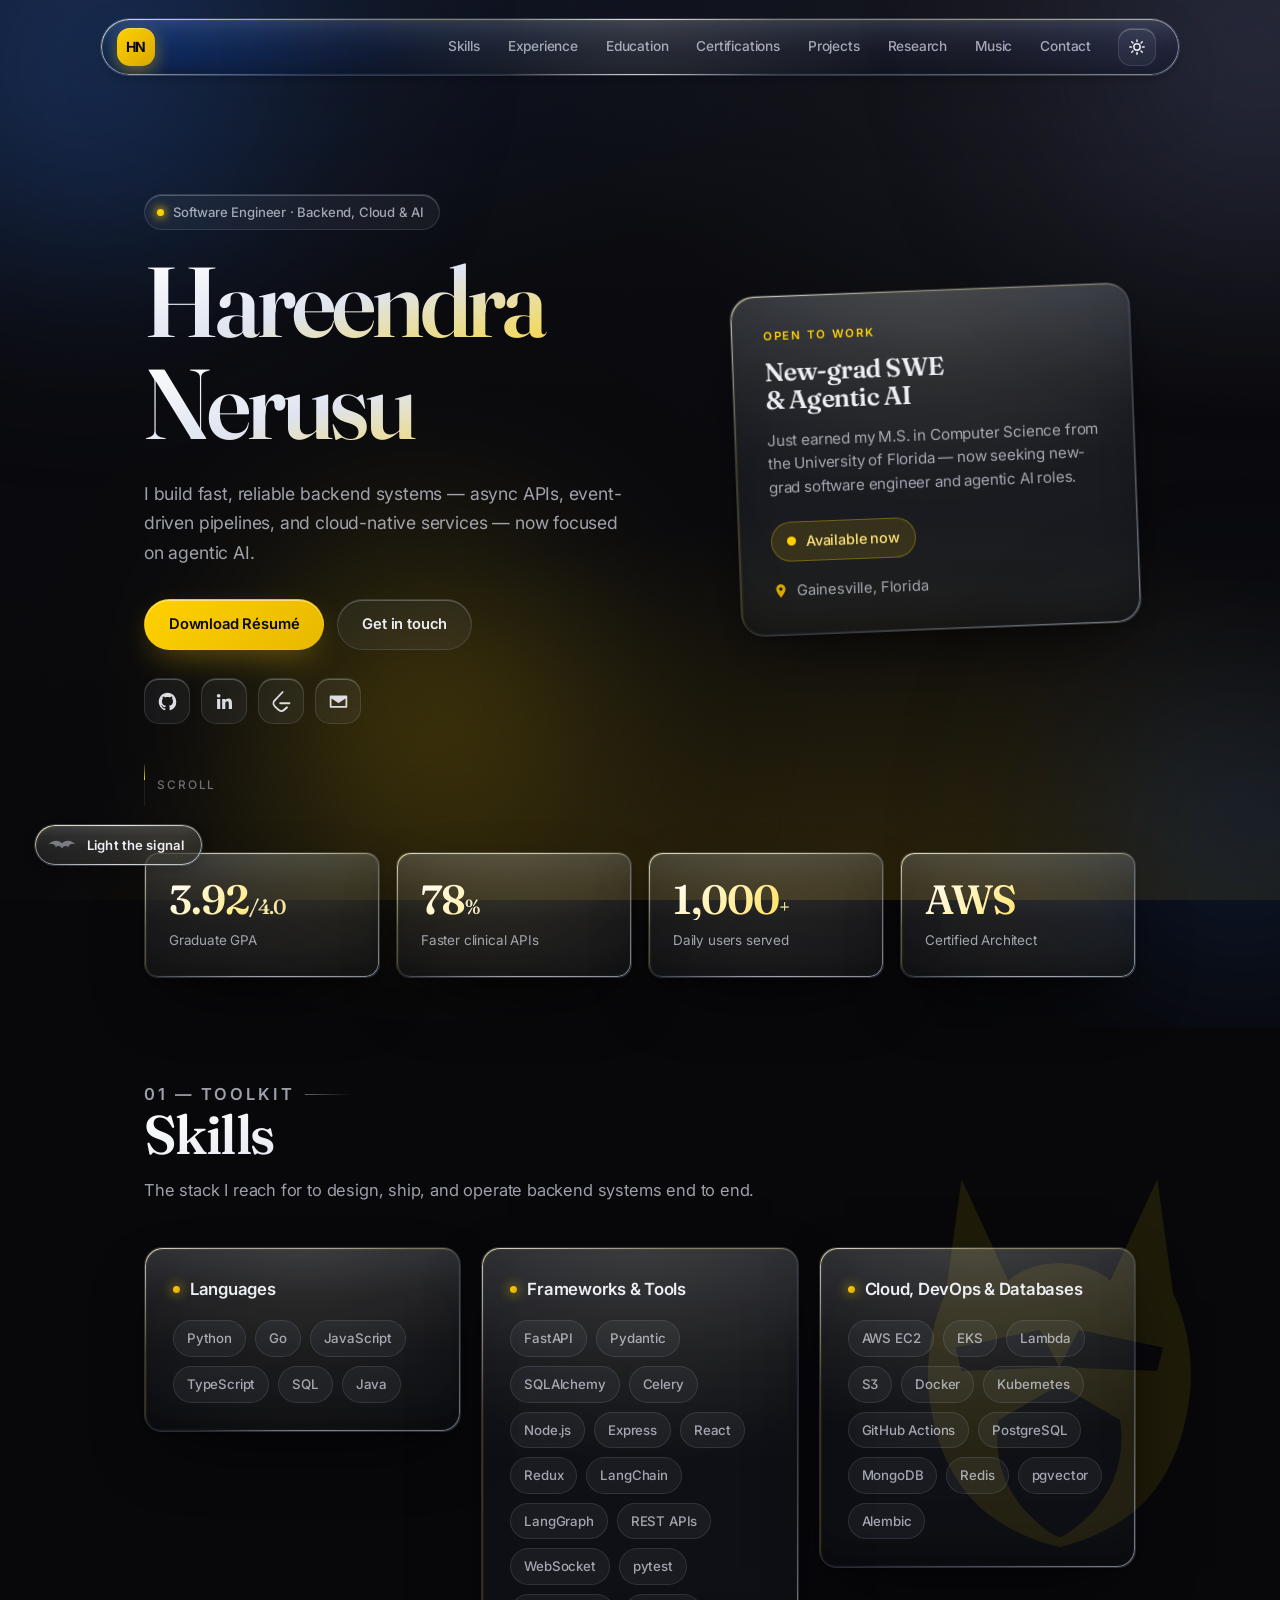
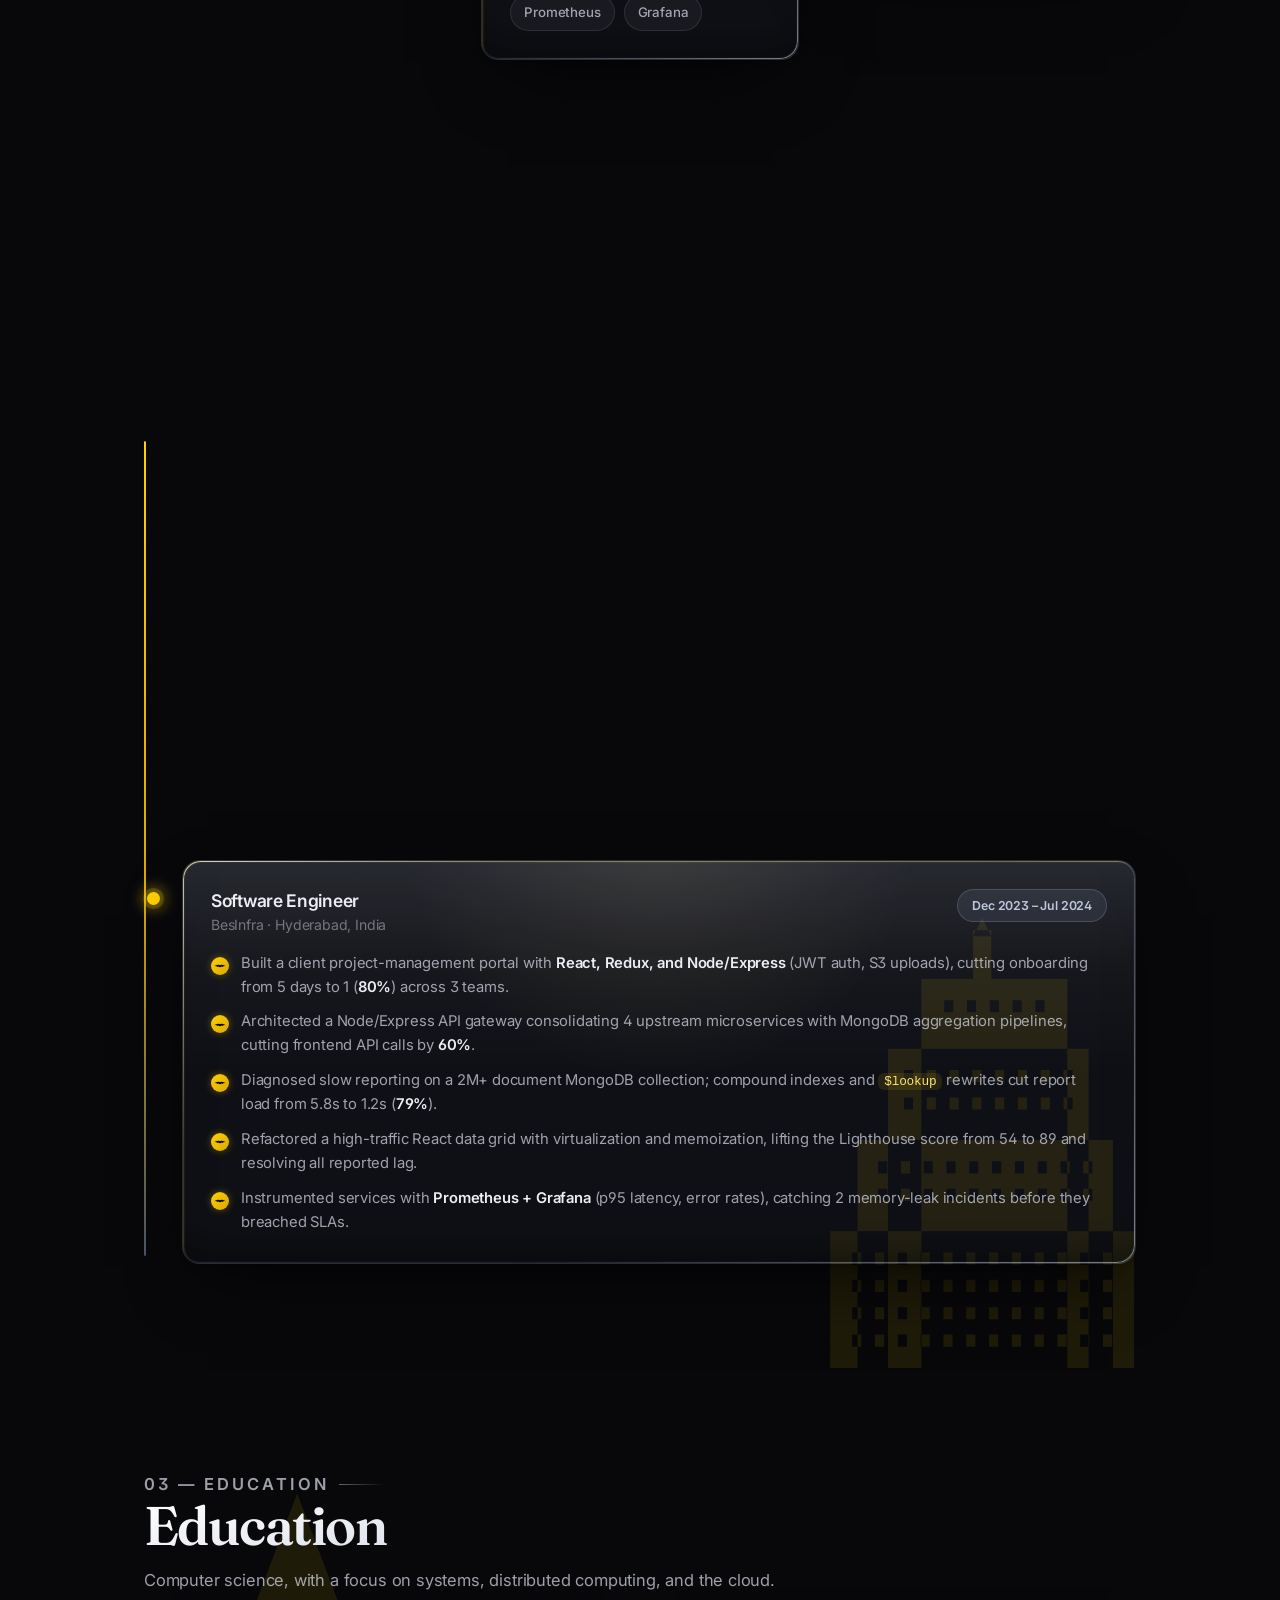
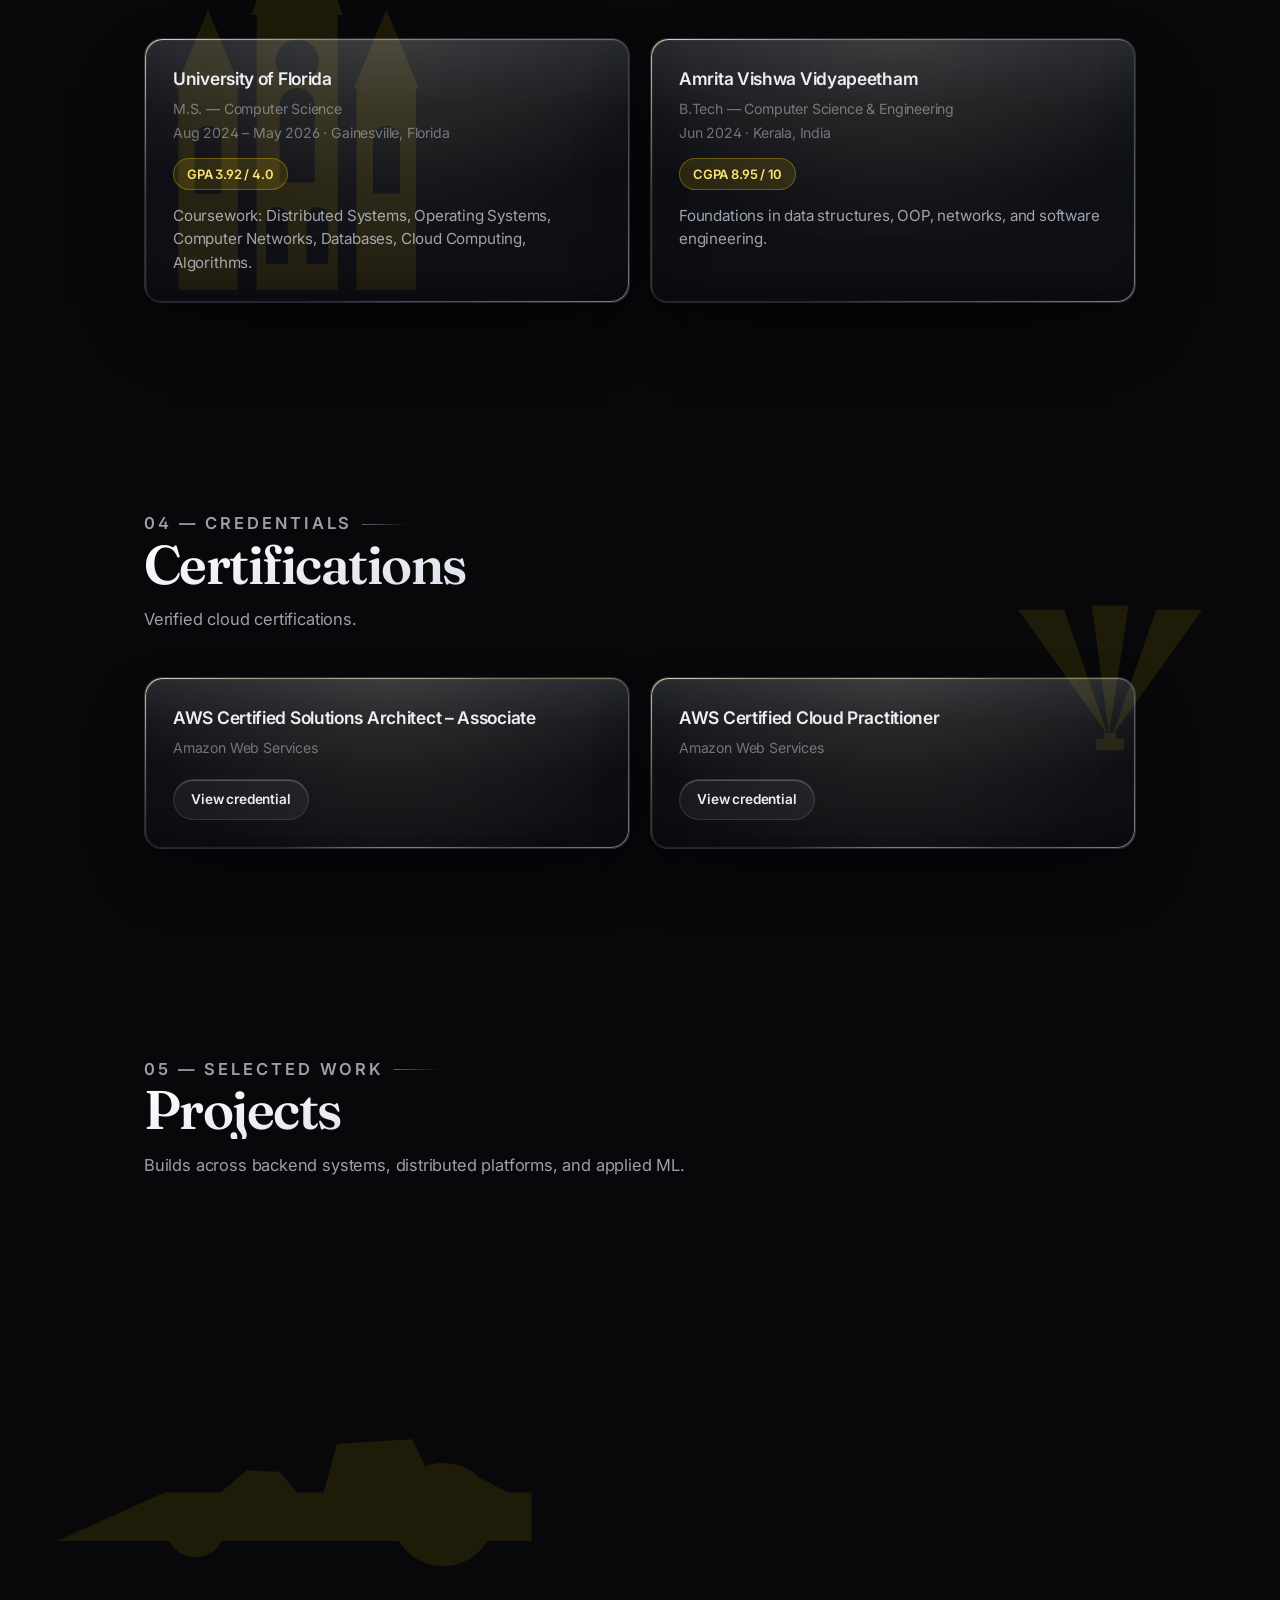
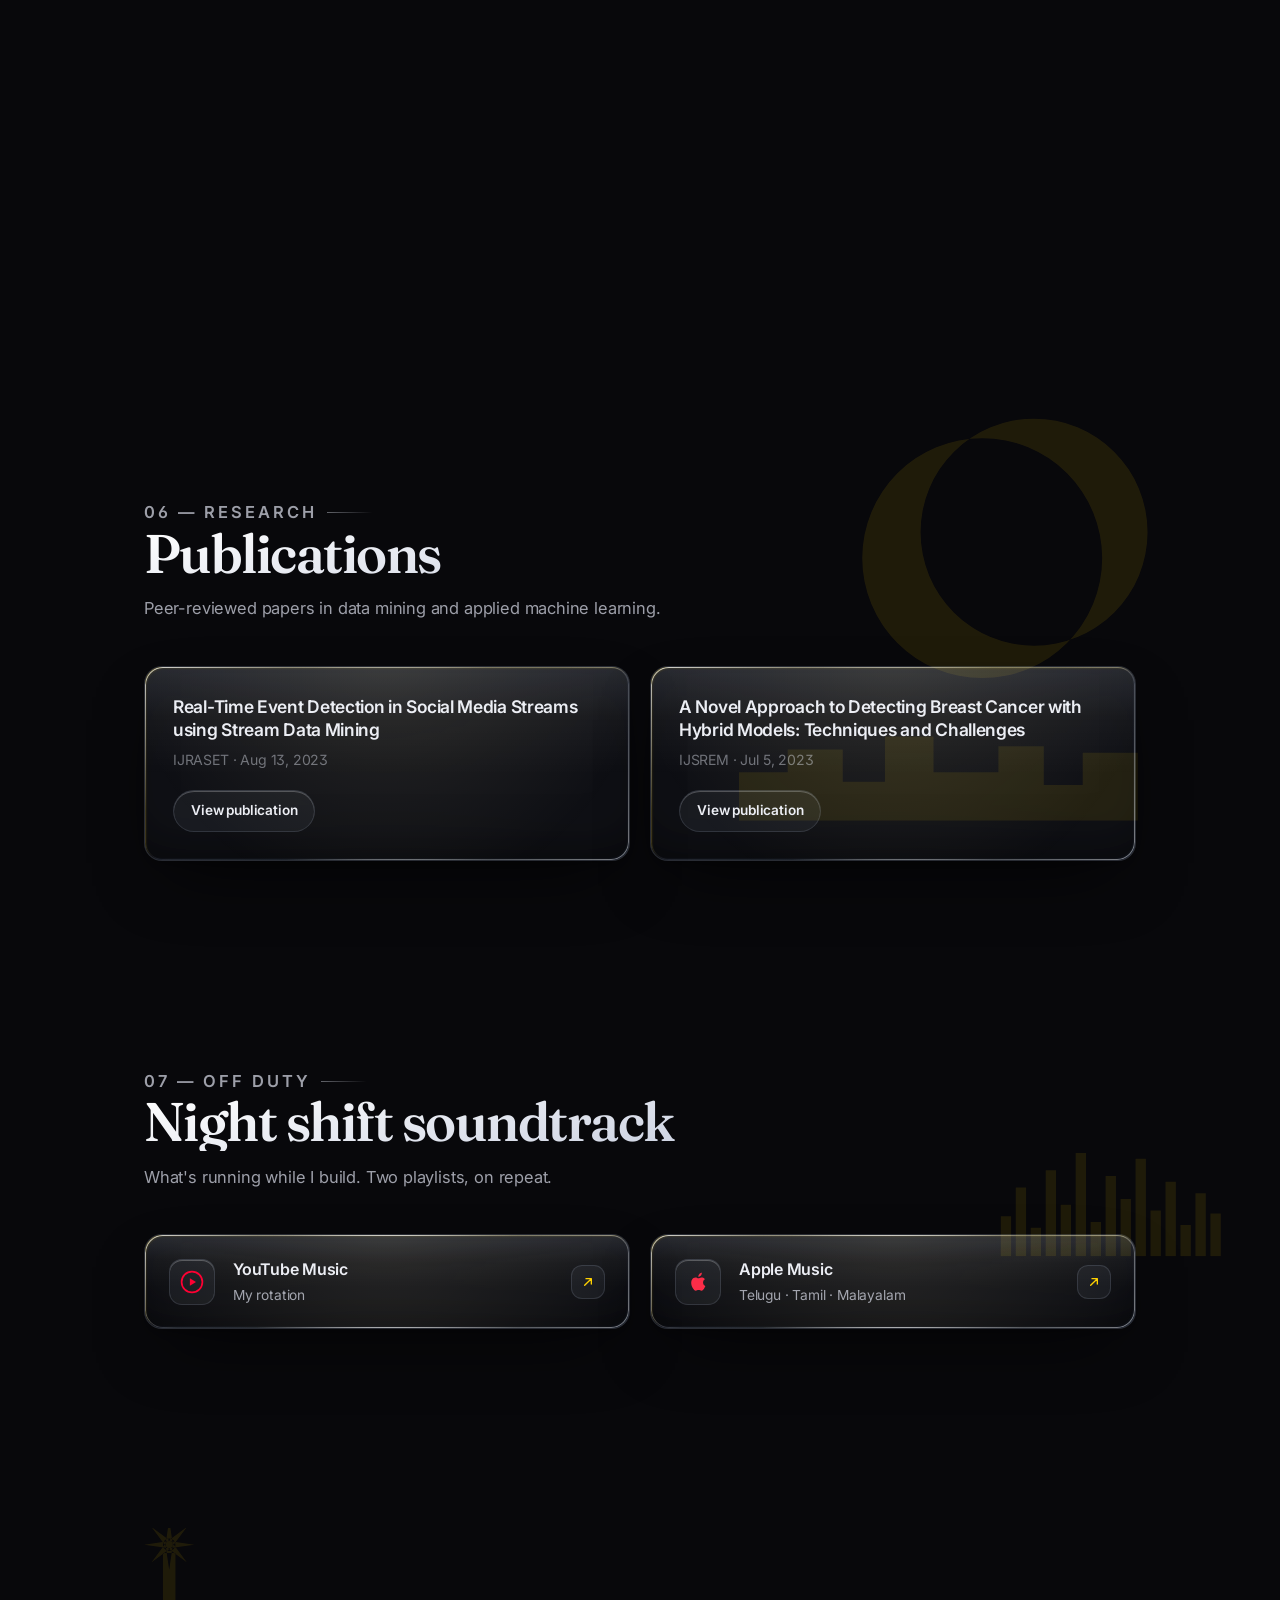
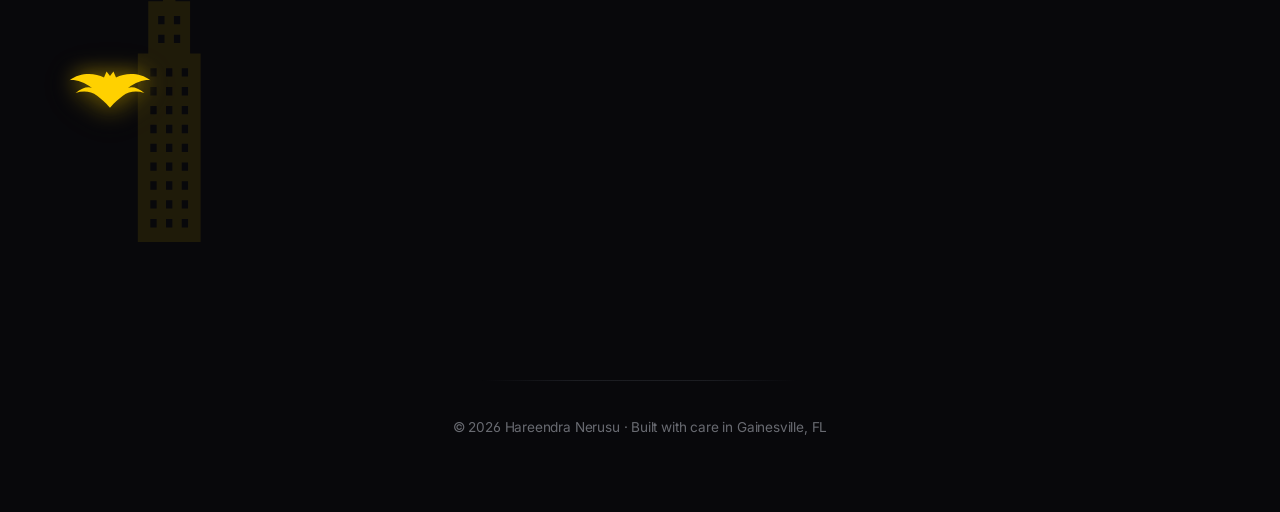
==== commit 503c8344: "Updated bat theme" ====
--- a/index.html
+++ b/index.html
@@ -65,75 +65,16 @@
         <polygon points="200,28 190,10 180,30 140,26 90,30 40,44 6,66 60,58 104,62 128,70 140,96 168,76 200,86 232,76 260,96 272,70 296,62 340,58 394,66 360,44 310,30 260,26 220,30 210,10" />
       </symbol>
 
-      <symbol id="bat-arkham" viewBox="0 0 1000 430">
-        <path d="M0 246
-                 C 78 138, 176 34, 273 6
-                 C 352 0, 422 58, 446 152
-                 L 460 40 L 500 104 L 540 40 L 554 152
-                 C 578 58, 648 0, 727 6
-                 C 824 34, 922 138, 1000 246
-                 C 958 300, 900 316, 860 336
-                 L 770 276
-                 C 726 320, 668 346, 645 374
-                 C 592 402, 528 412, 500 430
-                 C 472 412, 408 402, 355 374
-                 C 332 346, 274 320, 230 276
-                 L 140 336
-                 C 100 316, 42 300, 0 246 Z" />
-      </symbol>
-
-      <!-- ── Per-section Gotham artwork ── -->
-
-      <symbol id="art-skyline" viewBox="0 0 600 200">
-        <path d="M0 200V130h40v20h12V96h40v24h12V60h16V20h14v40h16v50h16v30h44V100h14V44h20V8h12v36h20v72h14v34h50V128h12V70h18V26h12v44h18v62h18v-28h52v44h16V62h19V18h12v44h19v64h16v16h48v58z" />
-      </symbol>
-
-      <symbol id="art-manor" viewBox="0 0 520 240">
-        <path d="M14 240V150l66-46 66 46v-14L260 42l114 94v14l66-44 66 44v90z" />
-        <rect x="52" y="86" width="16" height="44" />
-        <rect x="296" y="58" width="18" height="52" />
-        <rect x="452" y="88" width="16" height="44" />
-      </symbol>
-
-      <symbol id="art-cowl" viewBox="0 0 340 386" fill-rule="evenodd">
-        <path d="M76 8 L118 96
-                 C 145 70, 195 70, 222 96
-                 L 264 8 L 282 122
-                 C 296 150, 302 182, 300 212
-                 C 296 258, 282 296, 258 324
-                 C 232 352, 198 368, 170 376
-                 C 142 368, 108 352, 82 324
-                 C 58 296, 44 258, 40 212
-                 C 38 182, 44 150, 58 122 Z
-                 M66 168 L140 158 L148 190 L72 196 Z
-                 M274 168 L200 158 L192 190 L268 196 Z
-                 M96 252 L170 284 L244 252
-                 C 250 294, 234 328, 202 354
-                 C 186 366, 176 370, 170 372
-                 C 164 370, 154 366, 138 354
-                 C 106 328, 90 294, 96 252 Z" />
-      </symbol>
-
-      <symbol id="art-tumbler" viewBox="0 0 620 246">
-        <polygon points="10,178 150,170 206,166 212,122 256,116 292,84 364,80 396,116 452,112 474,96 556,100 584,148 600,196 600,212 10,212" />
-        <circle cx="140" cy="196" r="44" />
-        <circle cx="470" cy="178" r="64" />
-      </symbol>
-
-      <symbol id="art-cave" viewBox="0 0 600 170">
-        <polygon points="0,0 600,0 600,18 572,124 548,30 536,66 520,26 486,152 462,38 444,80 428,28 400,110 378,34 366,58 352,24 318,140 296,32 280,72 264,26 232,118 210,36 196,62 182,28 150,146 128,34 112,70 96,24 64,104 44,32 28,58 0,22" />
-      </symbol>
-
-      <symbol id="art-signal-rig" viewBox="0 0 260 220">
-        <polygon points="40,124 140,44 180,94 80,174" />
-        <polygon points="150,36 190,86 254,54 246,10" />
-        <polygon points="92,158 126,186 108,204 78,180" />
-        <polygon points="44,214 178,214 140,186 82,186" />
-      </symbol>
-
-      <symbol id="art-tower" viewBox="0 0 200 260">
-        <path d="M96 0h8v30h16v28h14v34h12v38h12v130H42V130h12V92h12V58h14V30h16z" />
-      </symbol>
+      <!-- ── Original Gotham scenes (per section) ── -->
+      <symbol id="art-wayne" viewBox="0 0 320 300"><path fill-rule="evenodd" d="M60 210h200v90h-200zM78 150h168v150h-168zM98 90h132v210h-132zM120 44h96v256h-96zM154 12h12v32h-12zM160 4l6 12h-12zM74.5 224h6v8h-6zM89.5 224h6v8h-6zM104.5 224h6v8h-6zM119.5 224h6v8h-6zM134.5 224h6v8h-6zM149.5 224h6v8h-6zM164.5 224h6v8h-6zM179.5 224h6v8h-6zM194.5 224h6v8h-6zM209.5 224h6v8h-6zM224.5 224h6v8h-6zM239.5 224h6v8h-6zM74.5 242h6v8h-6zM89.5 242h6v8h-6zM104.5 242h6v8h-6zM119.5 242h6v8h-6zM134.5 242h6v8h-6zM149.5 242h6v8h-6zM164.5 242h6v8h-6zM179.5 242h6v8h-6zM194.5 242h6v8h-6zM209.5 242h6v8h-6zM224.5 242h6v8h-6zM239.5 242h6v8h-6zM74.5 260h6v8h-6zM89.5 260h6v8h-6zM104.5 260h6v8h-6zM119.5 260h6v8h-6zM134.5 260h6v8h-6zM149.5 260h6v8h-6zM164.5 260h6v8h-6zM179.5 260h6v8h-6zM194.5 260h6v8h-6zM209.5 260h6v8h-6zM224.5 260h6v8h-6zM239.5 260h6v8h-6zM74.5 278h6v8h-6zM89.5 278h6v8h-6zM104.5 278h6v8h-6zM119.5 278h6v8h-6zM134.5 278h6v8h-6zM149.5 278h6v8h-6zM164.5 278h6v8h-6zM179.5 278h6v8h-6zM194.5 278h6v8h-6zM209.5 278h6v8h-6zM224.5 278h6v8h-6zM239.5 278h6v8h-6zM91.5 164h6v8h-6zM106.5 164h6v8h-6zM121.5 164h6v8h-6zM136.5 164h6v8h-6zM151.5 164h6v8h-6zM166.5 164h6v8h-6zM181.5 164h6v8h-6zM196.5 164h6v8h-6zM211.5 164h6v8h-6zM226.5 164h6v8h-6zM91.5 182h6v8h-6zM106.5 182h6v8h-6zM121.5 182h6v8h-6zM136.5 182h6v8h-6zM151.5 182h6v8h-6zM166.5 182h6v8h-6zM181.5 182h6v8h-6zM196.5 182h6v8h-6zM211.5 182h6v8h-6zM226.5 182h6v8h-6zM108.5 104h6v8h-6zM123.5 104h6v8h-6zM138.5 104h6v8h-6zM153.5 104h6v8h-6zM168.5 104h6v8h-6zM183.5 104h6v8h-6zM198.5 104h6v8h-6zM213.5 104h6v8h-6zM108.5 122h6v8h-6zM123.5 122h6v8h-6zM138.5 122h6v8h-6zM153.5 122h6v8h-6zM168.5 122h6v8h-6zM183.5 122h6v8h-6zM198.5 122h6v8h-6zM213.5 122h6v8h-6zM135.0 58h6v8h-6zM150.0 58h6v8h-6zM165.0 58h6v8h-6zM180.0 58h6v8h-6zM195.0 58h6v8h-6z"/></symbol>
+      <symbol id="art-cathedral" viewBox="0 0 360 300"><path fill-rule="evenodd" d="M150 96h60v204h-60zM180 6l34 90h-68zM92 150h44v150h-44zM114 92l24 58h-48zM224 150h44v150h-44zM246 92l24 58h-48zM167.0 220v-57.0a13.0 13.0 0 0 1 26 0v57.0zM104.0 228v-40.0a10.0 10.0 0 0 1 20 0v40.0zM236.0 228v-40.0a10.0 10.0 0 0 1 20 0v40.0zM157.0 280v-34.0a8.0 8.0 0 0 1 16 0v34.0zM187.0 280v-34.0a8.0 8.0 0 0 1 16 0v34.0zM180 130m-16 0a16 16 0 1 0 32 0a16 16 0 1 0 -32 0"/></symbol>
+      <symbol id="art-searchlight" viewBox="0 0 400 260"><path d="M176 232h48v20h-48zM190 222h20v12h-20zM196 226 L40 8 L120 8 ZM198 224 L168 0 L232 0 ZM204 226 L280 8 L360 8 Z"/></symbol>
+      <symbol id="art-moon" viewBox="0 0 300 262"><path fill-rule="evenodd" d="M150 100m-74 0a74 74 0 1 0 148 0a74 74 0 1 0 -148 0M182 84m-70 0a70 70 0 1 0 140 0a70 70 0 1 0 -140 0"/><path d="M0 262 V232 h30 v-14 h34 v20 h26 v-28 h30 v22 h40 v-16 h28 v24 h24 v-20 h34 V262 Z"/></symbol>
+      <symbol id="art-equalizer" viewBox="0 0 400 200"><path d="M10 130h18v70h-18zM36 80h18v120h-18zM62 150h18v50h-18zM88 50h18v150h-18zM114 110h18v90h-18zM140 20h18v180h-18zM166 140h18v60h-18zM192 60h18v140h-18zM218 100h18v100h-18zM244 30h18v170h-18zM270 120h18v80h-18zM296 70h18v130h-18zM322 145h18v55h-18zM348 90h18v110h-18zM374 125h18v75h-18z"/></symbol>
+      <symbol id="art-beacon" viewBox="0 0 220 300"><path fill-rule="evenodd" d="M80 120h60v180h-60zM90 70h40v50h-40zM104 24h12v46h-12zM110.0 19.5 L134.0 16.0 L110.0 12.5 ZM107.5 18.5 L127.0 33.0 L112.5 13.5 ZM106.5 16.0 L110.0 40.0 L113.5 16.0 ZM107.5 13.5 L93.0 33.0 L112.5 18.5 ZM110.0 12.5 L86.0 16.0 L110.0 19.5 ZM112.5 13.5 L93.0 -1.0 L107.5 18.5 ZM113.5 16.0 L110.0 -8.0 L106.5 16.0 ZM112.5 18.5 L127.0 -1.0 L107.5 13.5 ZM110 16m-6 0a6 6 0 1 0 12 0a6 6 0 1 0 -12 0M92.0 134h6v8h-6zM107.0 134h6v8h-6zM122.0 134h6v8h-6zM92.0 152h6v8h-6zM107.0 152h6v8h-6zM122.0 152h6v8h-6zM92.0 170h6v8h-6zM107.0 170h6v8h-6zM122.0 170h6v8h-6zM92.0 188h6v8h-6zM107.0 188h6v8h-6zM122.0 188h6v8h-6zM92.0 206h6v8h-6zM107.0 206h6v8h-6zM122.0 206h6v8h-6zM92.0 224h6v8h-6zM107.0 224h6v8h-6zM122.0 224h6v8h-6zM92.0 242h6v8h-6zM107.0 242h6v8h-6zM122.0 242h6v8h-6zM92.0 260h6v8h-6zM107.0 260h6v8h-6zM122.0 260h6v8h-6zM92.0 278h6v8h-6zM107.0 278h6v8h-6zM122.0 278h6v8h-6zM99.5 84h6v8h-6zM114.5 84h6v8h-6zM99.5 102h6v8h-6zM114.5 102h6v8h-6z"/></symbol>
+      <symbol id="art-mask" viewBox="0 0 340 400"><path fill-rule="evenodd" d="M70 4 L118 108 C 142 84, 198 84, 222 108 L 270 4 L 286 120 C 300 150, 306 184, 304 216 C 300 262, 286 300, 262 328 C 238 356, 202 372, 170 380 C 138 372, 102 356, 78 328 C 54 300, 40 262, 36 216 C 34 184, 40 150, 54 120 Z M64 176 L150 158 L170 196 L70 200 Z M276 176 L190 158 L170 196 L270 200 Z M108 250 L170 214 L232 250 C 238 292, 224 324, 200 348 C 186 362, 176 368, 170 370 C 164 368, 154 362, 140 348 C 116 324, 102 292, 108 250 Z"/></symbol>
+      <symbol id="art-tumbler" viewBox="0 0 660 250"><polygon points="4,216 150,150 226,150 262,120 306,122 330,150 366,150 384,84 486,78 512,132 574,128 616,150 648,150 648,216"/><circle cx="192" cy="198" r="40"/><circle cx="528" cy="180" r="70"/></symbol>
+      <symbol id="bat-arang" viewBox="0 0 200 92"><path d="M100 90 C88 76, 80 70, 70 62 C56 52, 38 50, 20 56 C34 44, 48 40, 58 44 C40 30, 18 24, 6 26 C30 8, 64 8, 86 20 L92 6 L100 16 L108 6 L114 20 C136 8, 170 8, 194 26 C182 24, 160 30, 142 44 C152 40, 166 44, 180 56 C162 50, 144 52, 130 62 C120 70, 112 76, 100 90 Z"/></symbol>
     </defs>
   </svg>
 
@@ -272,7 +213,7 @@
     <!-- ───── Skills ───── -->
     <section id="skills" class="section">
       <div class="sec-art right" aria-hidden="true">
-        <svg viewBox="0 0 1000 430" focusable="false"><use href="#bat-arkham" /></svg>
+        <svg viewBox="0 0 340 400" focusable="false"><use href="#art-mask" /></svg>
       </div>
 
       <div class="section-head reveal">
@@ -308,7 +249,7 @@
     <!-- ───── Experience ───── -->
     <section id="experience" class="section">
       <div class="sec-art right wide" aria-hidden="true">
-        <svg viewBox="0 0 600 200" focusable="false"><use href="#art-skyline" /></svg>
+        <svg viewBox="0 0 320 300" focusable="false"><use href="#art-wayne" /></svg>
       </div>
 
       <div class="section-head reveal">
@@ -365,7 +306,7 @@
     <!-- ───── Education ───── -->
     <section id="education" class="section">
       <div class="sec-art left wide" aria-hidden="true">
-        <svg viewBox="0 0 520 240" focusable="false"><use href="#art-manor" /></svg>
+        <svg viewBox="0 0 360 300" focusable="false"><use href="#art-cathedral" /></svg>
       </div>
 
       <div class="section-head reveal">
@@ -396,7 +337,7 @@
     <!-- ───── Certifications ───── -->
     <section id="certifications" class="section">
       <div class="sec-art right tall" aria-hidden="true">
-        <svg viewBox="0 0 340 386" focusable="false"><use href="#art-cowl" /></svg>
+        <svg viewBox="0 0 400 260" focusable="false"><use href="#art-searchlight" /></svg>
       </div>
 
       <div class="section-head reveal">
@@ -427,7 +368,7 @@
     <!-- ───── Projects ───── -->
     <section id="projects" class="section">
       <div class="sec-art left wide" aria-hidden="true">
-        <svg viewBox="0 0 620 246" focusable="false"><use href="#art-tumbler" /></svg>
+        <svg viewBox="0 0 660 250" focusable="false"><use href="#art-tumbler" /></svg>
       </div>
 
       <div class="section-head reveal">
@@ -487,7 +428,7 @@
     <!-- ───── Publications ───── -->
     <section id="research" class="section">
       <div class="sec-art right wide" aria-hidden="true">
-        <svg viewBox="0 0 600 170" focusable="false"><use href="#art-cave" /></svg>
+        <svg viewBox="0 0 300 262" focusable="false"><use href="#art-moon" /></svg>
       </div>
 
       <div class="section-head reveal">
@@ -518,7 +459,7 @@
     <!-- ───── Playlists ───── -->
     <section id="music" class="section">
       <div class="sec-art right tall" aria-hidden="true">
-        <svg viewBox="0 0 260 220" focusable="false"><use href="#art-signal-rig" /></svg>
+        <svg viewBox="0 0 400 200" focusable="false"><use href="#art-equalizer" /></svg>
       </div>
 
       <div class="section-head reveal">
@@ -569,9 +510,13 @@
     <!-- ───── Contact ───── -->
     <section id="contact" class="section">
       <div class="sec-art left tall" aria-hidden="true">
-        <svg viewBox="0 0 200 260" focusable="false"><use href="#art-tower" /></svg>
-      </div>
-
+        <svg viewBox="0 0 220 300" focusable="false"><use href="#art-beacon" /></svg>
+      </div>
+
+      <button class="batarang" type="button" aria-label="Throw the batarang">
+        <span class="batarang-hint">Throw</span>
+        <svg viewBox="0 0 200 92" aria-hidden="true"><use href="#bat-arang" /></svg>
+      </button>
       <div class="contact-card glass reveal">
         <div class="card-glow" aria-hidden="true"></div>
         <div class="contact-copy">
--- a/styles.css
+++ b/styles.css
@@ -1641,3 +1641,60 @@
     background: color-mix(in srgb, var(--bg) 82%, var(--text) 18%);
   }
 }
+
+/* ============================================================
+   Custom bat cursor + throwable batarang
+   ============================================================ */
+@media (hover: hover) and (pointer: fine) {
+  :root { --bat-cursor: url("data:image/svg+xml,%3Csvg%20xmlns%3D%22http%3A%2F%2Fwww.w3.org%2F2000%2Fsvg%22%20width%3D%2232%22%20height%3D%2232%22%20viewBox%3D%22-8%20-8%20216%20108%22%3E%3Cpath%20d%3D%22M100%2090%20C88%2076%2C%2080%2070%2C%2070%2062%20C56%2052%2C%2038%2050%2C%2020%2056%20C34%2044%2C%2048%2040%2C%2058%2044%20C40%2030%2C%2018%2024%2C%206%2026%20C30%208%2C%2064%208%2C%2086%2020%20L92%206%20L100%2016%20L108%206%20L114%2020%20C136%208%2C%20170%208%2C%20194%2026%20C182%2024%2C%20160%2030%2C%20142%2044%20C152%2040%2C%20166%2044%2C%20180%2056%20C162%2050%2C%20144%2052%2C%20130%2062%20C120%2070%2C%20112%2076%2C%20100%2090%20Z%22%20fill%3D%22%23ffd100%22%20stroke%3D%22%230a0a0c%22%20stroke-width%3D%229%22%20stroke-linejoin%3D%22round%22%2F%3E%3C%2Fsvg%3E") 16 16, auto; }
+  html, body { cursor: var(--bat-cursor); }
+  a, button, .magnetic, .music-card, [role="button"], label, summary { cursor: var(--bat-cursor); }
+  input, textarea, select { cursor: text; }
+}
+
+.batarang {
+  position: absolute;
+  top: clamp(64px, 11vw, 132px);
+  right: clamp(18px, 6vw, 84px);
+  width: clamp(58px, 8vw, 86px);
+  padding: 0;
+  border: 0;
+  background: none;
+  color: var(--bat);
+  z-index: 2;
+  filter: drop-shadow(0 5px 12px rgba(0,0,0,.45)) drop-shadow(0 0 10px var(--node-glow));
+  animation: batbob 4.2s ease-in-out infinite;
+  transition: transform 0.3s var(--spring);
+  -webkit-tap-highlight-color: transparent;
+}
+.batarang svg { width: 100%; height: auto; display: block; fill: currentColor; }
+.batarang:hover { transform: scale(1.08) rotate(-6deg); }
+.batarang:active { transform: scale(0.94); }
+.batarang.throwing { animation: none; }
+@keyframes batbob {
+  0%, 100% { transform: translateY(0) rotate(-4deg); }
+  50%      { transform: translateY(-9px) rotate(4deg); }
+}
+.batarang-hint {
+  position: absolute;
+  top: 50%;
+  right: calc(100% + 12px);
+  translate: 10px -50%;
+  padding: 5px 12px;
+  border-radius: 999px;
+  font-size: 0.72rem;
+  font-weight: 600;
+  letter-spacing: 0.04em;
+  white-space: nowrap;
+  color: var(--text);
+  background: var(--glass-bg-strong);
+  border: 1px solid var(--glass-border);
+  box-shadow: inset 0 1px 0 var(--specular);
+  opacity: 0;
+  pointer-events: none;
+  transition: opacity 0.3s var(--ease), translate 0.4s var(--spring);
+}
+.batarang:hover .batarang-hint { opacity: 1; translate: 0 -50%; }
+
+@media (prefers-reduced-motion: reduce) { .batarang { animation: none; } }
+@media (max-width: 560px) { .batarang { top: 20px; right: 16px; width: 52px; } }
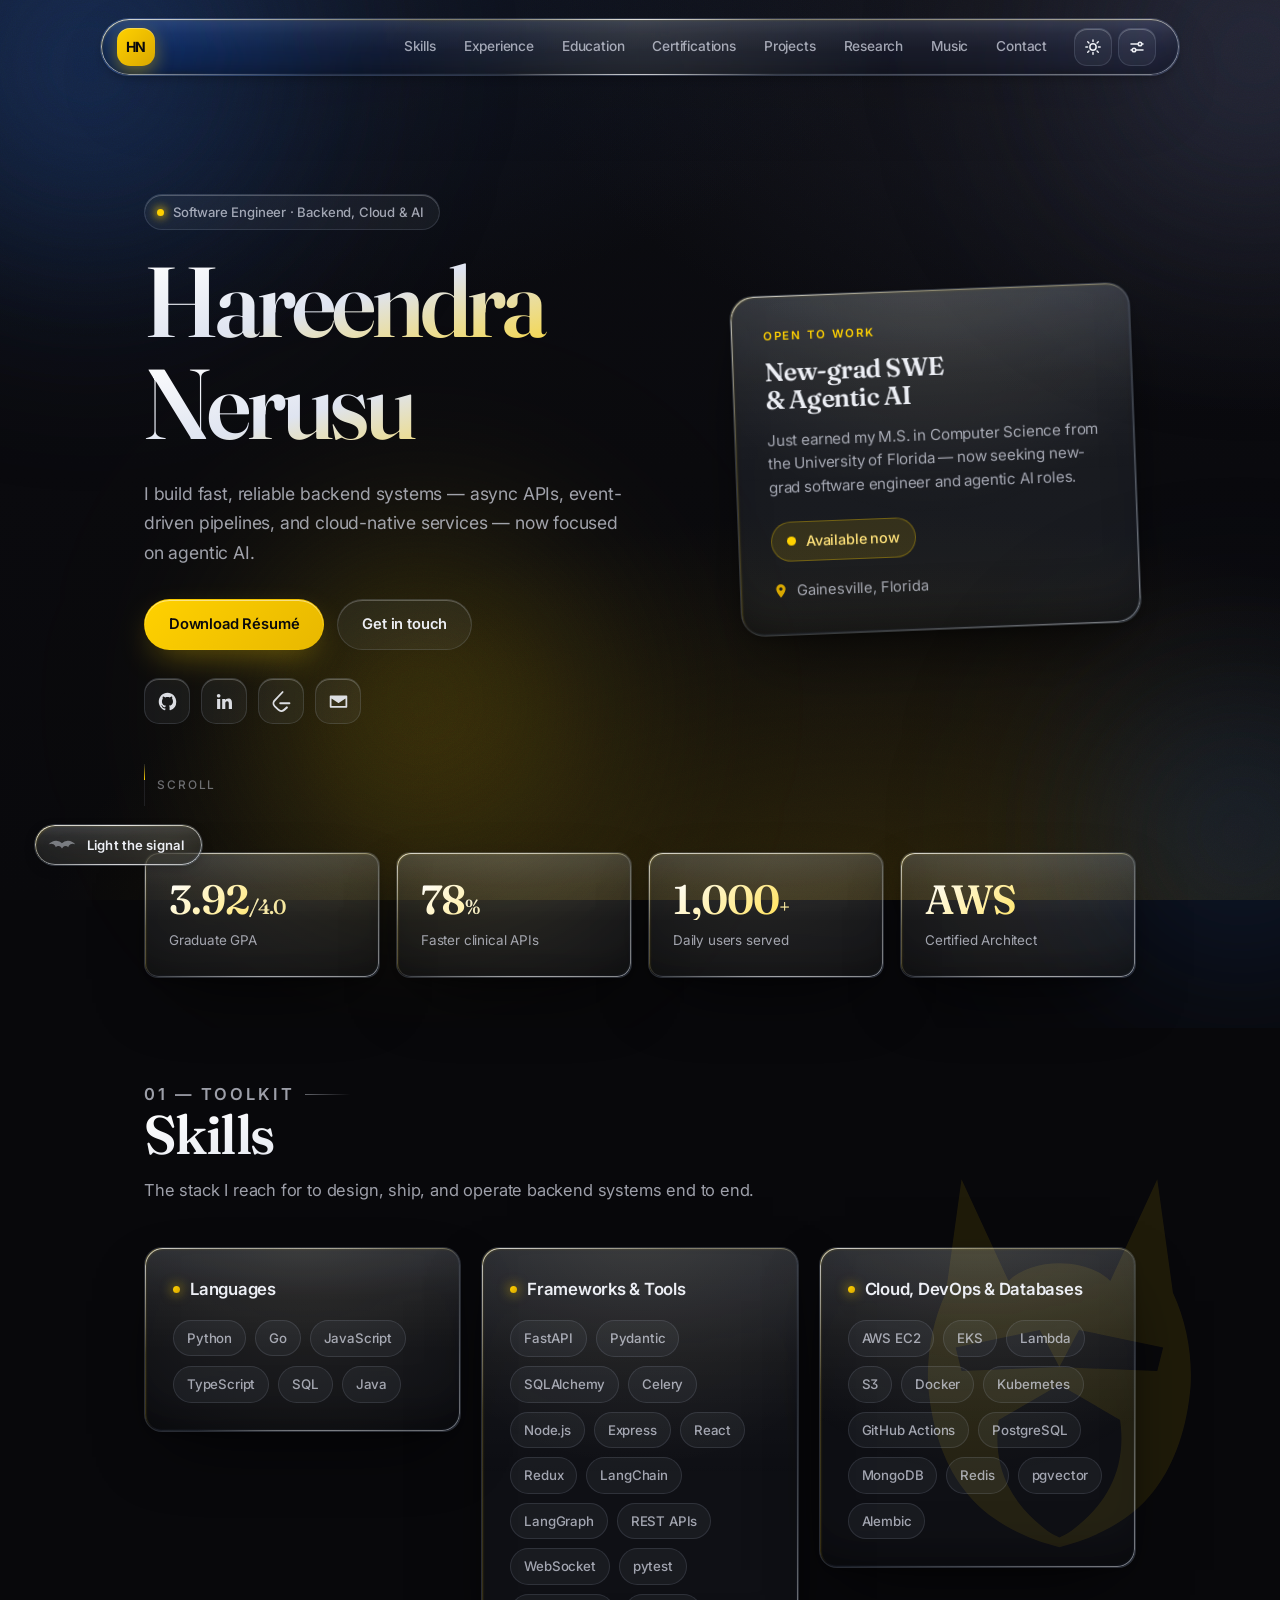
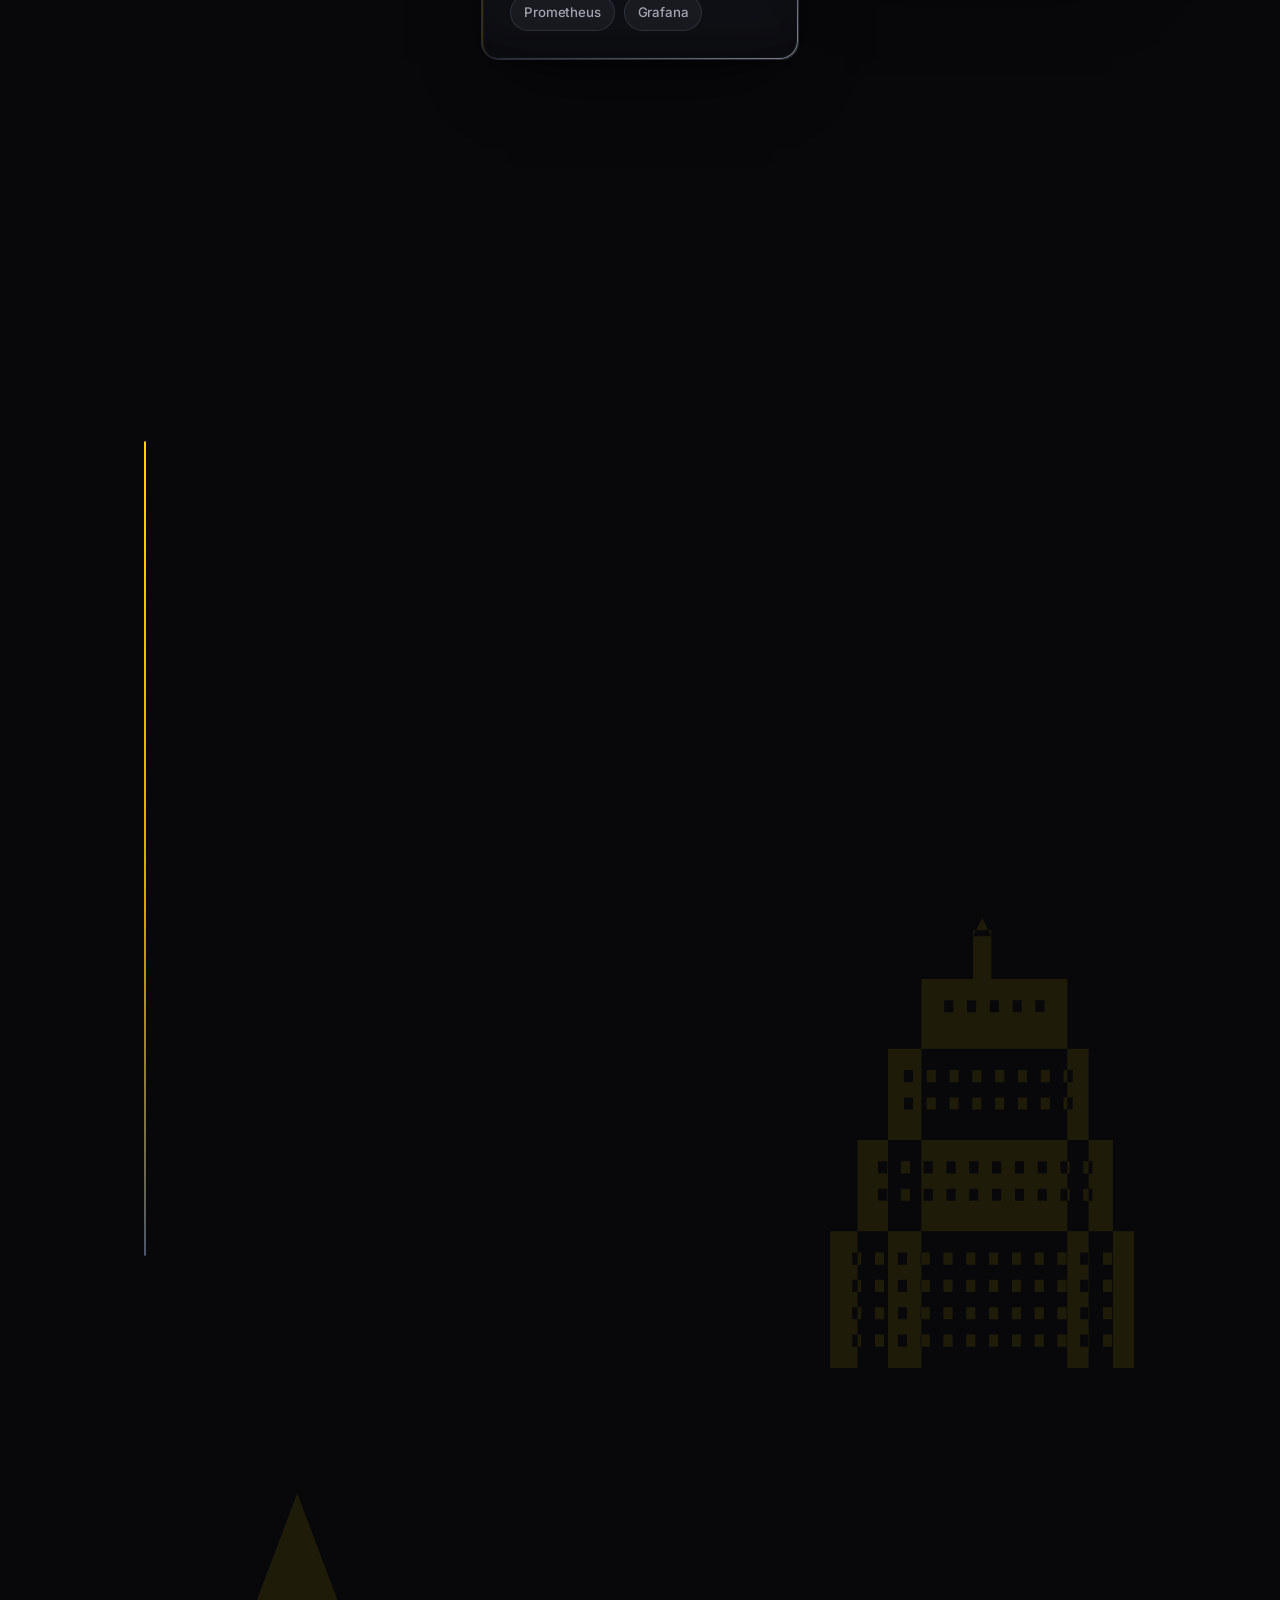
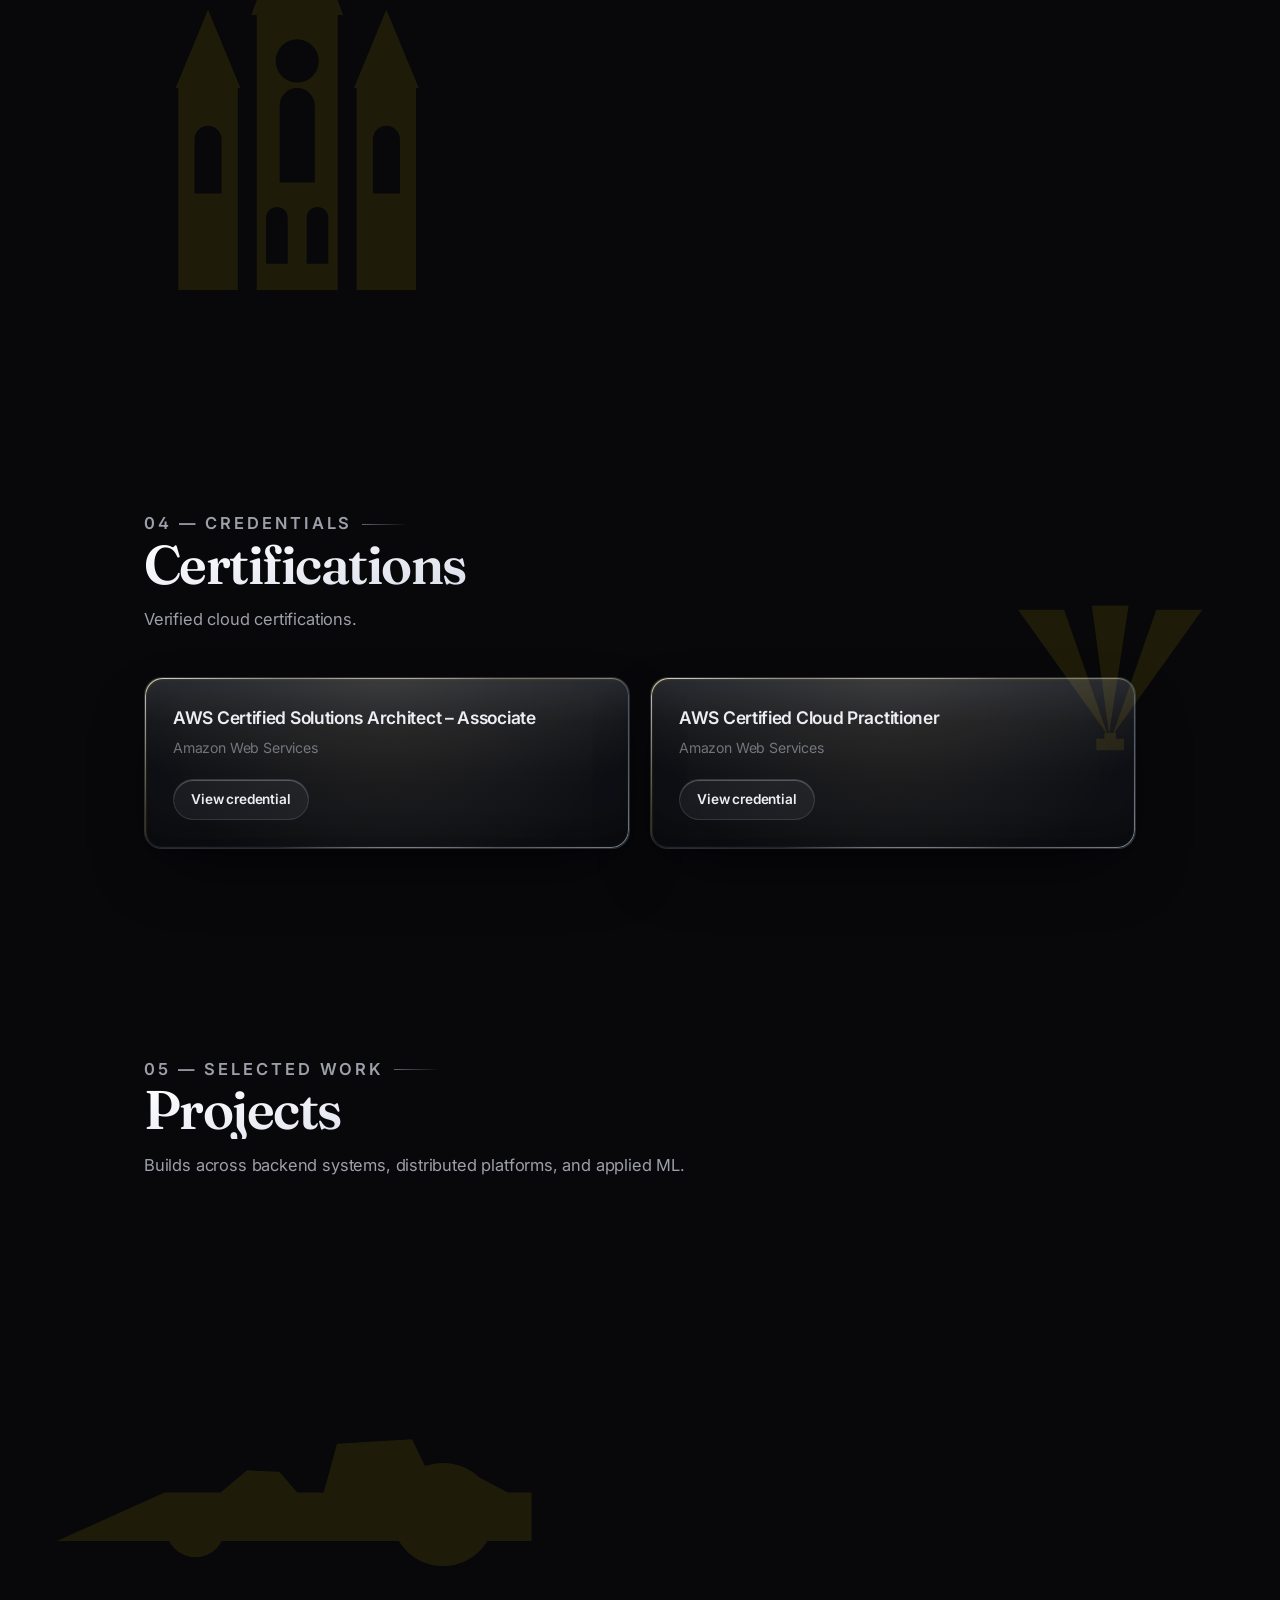
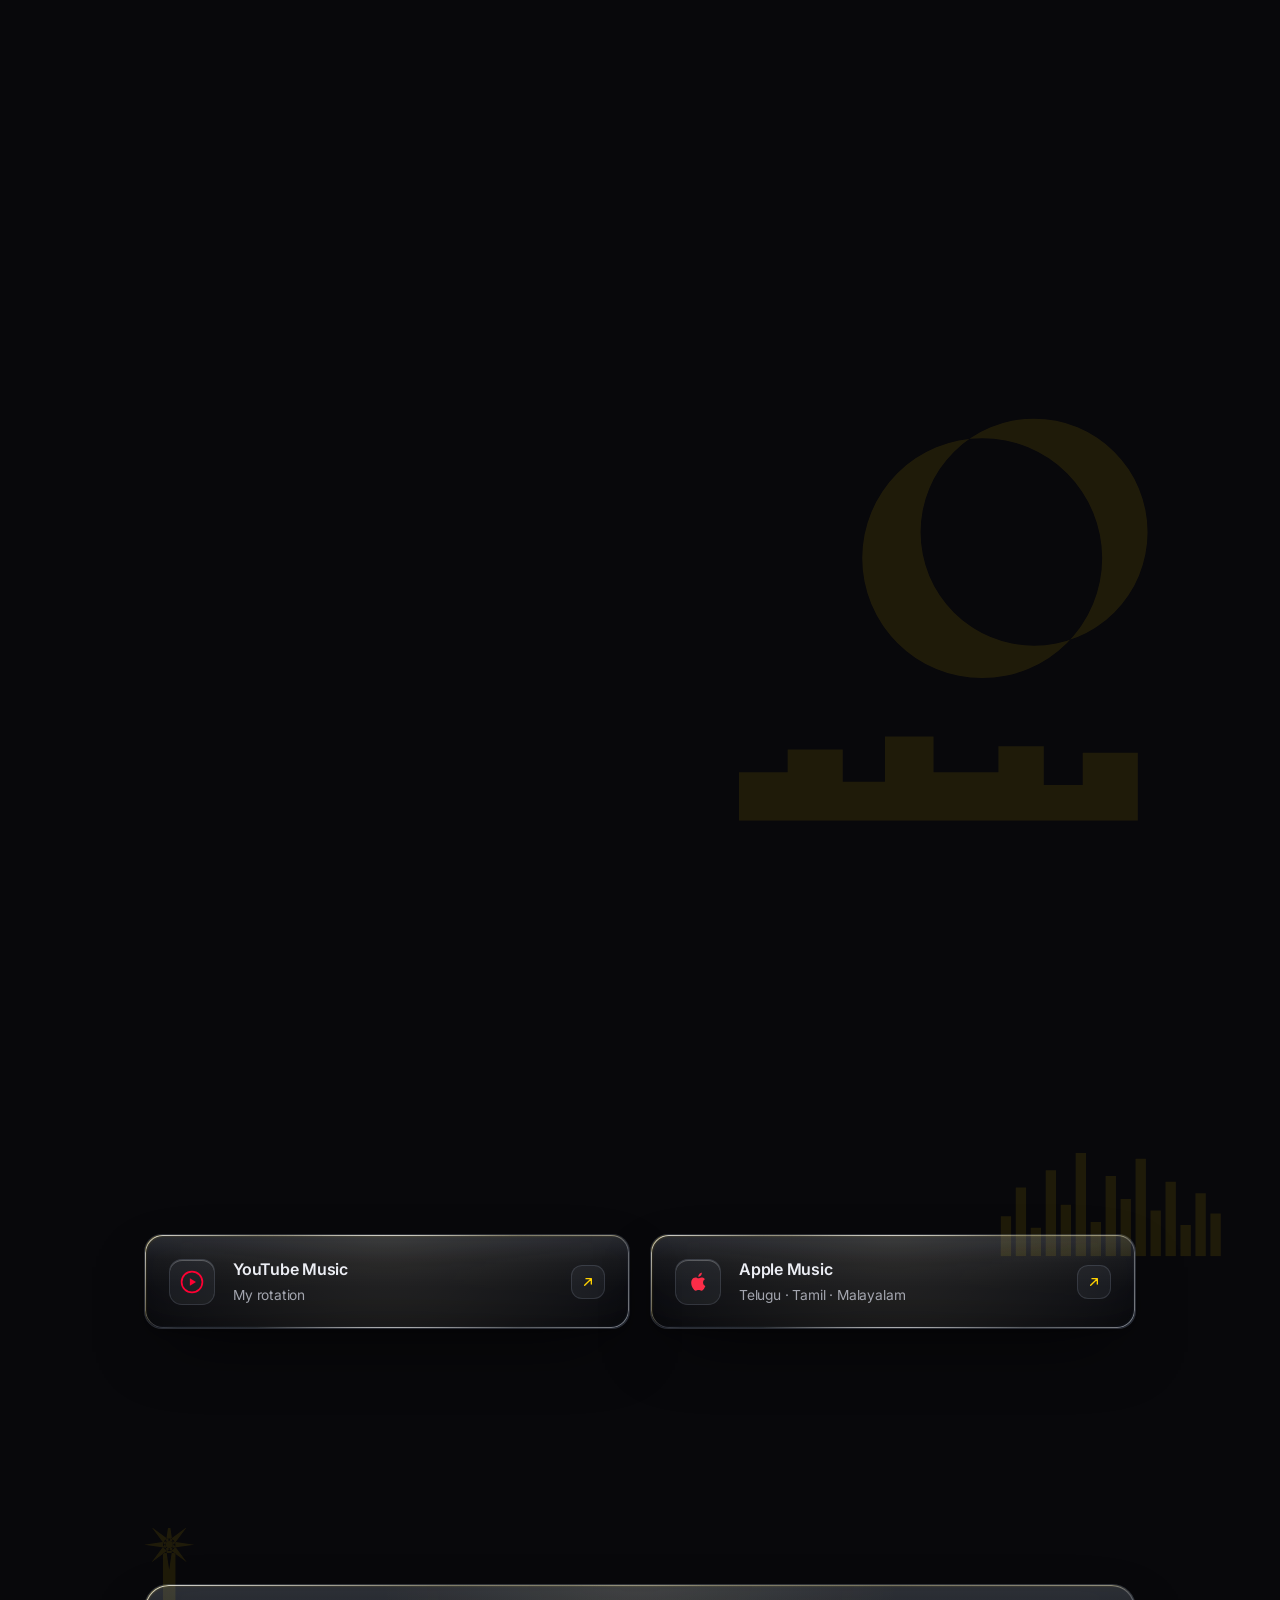
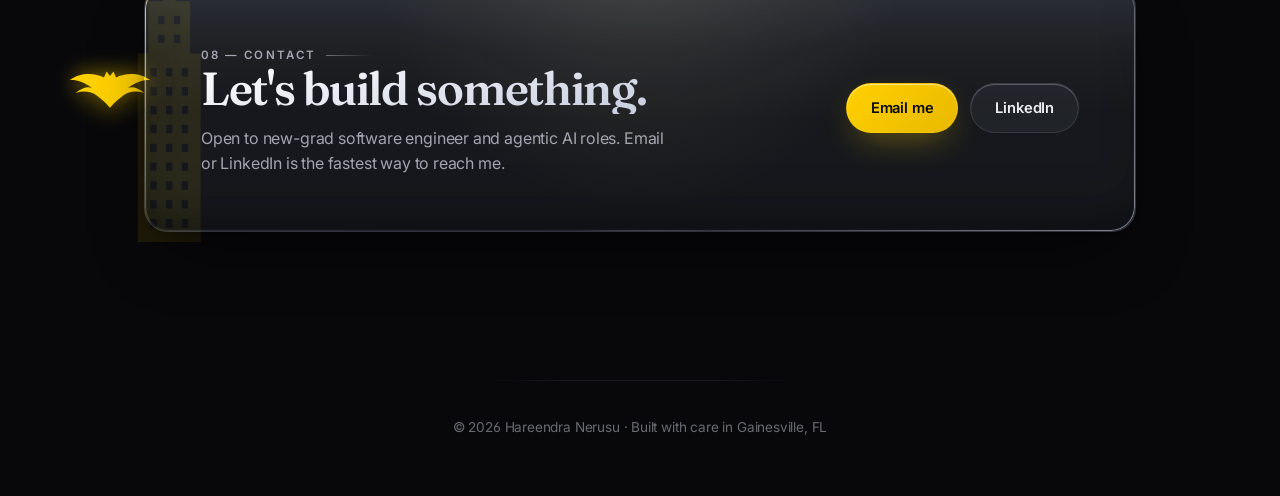
==== commit 16e9fc59: "Liquid glass" ====
--- a/index.html
+++ b/index.html
@@ -13,6 +13,10 @@
       try {
         var t = localStorage.getItem('theme');
         document.documentElement.setAttribute('data-theme', t === 'light' ? 'light' : 'dark');
+        var g = parseFloat(localStorage.getItem('glass'));
+        if (g >= 20 && g <= 200) {
+          document.documentElement.style.setProperty('--glass-factor', g / 100);
+        }
       } catch (e) {
         document.documentElement.setAttribute('data-theme', 'dark');
       }
@@ -127,6 +131,14 @@
             </svg>
           </span>
         </button>
+        <div class="glass-control">
+          <button class="glass-btn" type="button" aria-label="Adjust glass opacity" aria-haspopup="dialog" aria-expanded="false" aria-controls="glass-panel">
+            <svg viewBox="0 0 24 24" fill="none" stroke="currentColor" stroke-width="2" stroke-linecap="round" aria-hidden="true">
+              <path d="M4 8h10M18 8h2M4 16h2M10 16h10" />
+              <circle cx="16" cy="8" r="2.4" /><circle cx="8" cy="16" r="2.4" />
+            </svg>
+          </button>
+        </div>
         <button class="nav-toggle" type="button" aria-expanded="false" aria-controls="nav-links" aria-label="Toggle menu">
           <span></span><span></span><span></span>
         </button>
@@ -134,6 +146,23 @@
       <span class="nav-progress" aria-hidden="true"></span>
     </nav>
   </header>
+
+  <!-- Glass control popover — portaled to body so the nav's backdrop-filter
+       (which makes the nav a containing block for fixed descendants) and its
+       overflow:hidden don't clip it. -->
+  <div class="glass-panel glass frost" id="glass-panel" role="dialog" aria-label="Glass appearance" hidden>
+    <div class="glass-panel-head">
+      <span class="glass-panel-title">Liquid glass</span>
+      <output class="glass-value" id="glass-value" for="glass-range">100%</output>
+    </div>
+    <input class="glass-range" id="glass-range" type="range" min="20" max="200" step="5" value="100"
+           aria-label="Glass opacity" aria-valuetext="100 percent" />
+    <div class="glass-panel-foot">
+      <span class="glass-hint-lo">Sheer</span>
+      <button class="glass-reset" type="button">Reset</button>
+      <span class="glass-hint-hi">Frosted</span>
+    </div>
+  </div>
 
   <main id="top">
     <!-- ───── Hero ───── -->
--- a/styles.css
+++ b/styles.css
@@ -29,6 +29,9 @@
   --spring: cubic-bezier(0.34, 1.4, 0.5, 1);
   --glass-blur: 22px;
 
+  /* Live control: multiplies every glass fill alpha. 1 = design default. */
+  --glass-factor: 1;
+
   /* ── DARK theme (default) — Gotham night ── */
   --bg: #08080b;
   --text: #eceef4;
@@ -46,12 +49,12 @@
   --btn-ink: #0a0a0c;
 
   /* glass material — cold steel tint, no backdrop root needed */
-  --glass-bg: rgba(190, 205, 235, 0.045);
-  --glass-bg-strong: rgba(195, 210, 240, 0.078);
+  --glass-bg: rgba(190, 205, 235, calc(0.045 * var(--glass-factor)));
+  --glass-bg-strong: rgba(195, 210, 240, calc(0.078 * var(--glass-factor)));
   --glass-border: rgba(200, 214, 240, 0.14);
   --specular: rgba(255, 255, 255, 0.24);
-  --spec-blob: rgba(255, 240, 190, 0.1);
-  --sheen: rgba(214, 226, 248, 0.12);
+  --spec-blob: rgba(255, 240, 190, calc(0.1 * var(--glass-factor)));
+  --sheen: rgba(214, 226, 248, calc(0.12 * var(--glass-factor)));
   --inner-shadow: rgba(0, 0, 0, 0.7);
   --shadow-strong: rgba(0, 0, 0, 0.82);
   --shadow-soft: rgba(0, 0, 0, 0.5);
@@ -123,12 +126,12 @@
   --btn-bg: linear-gradient(135deg, #17171d 0%, #000000 100%);
   --btn-ink: #ffd100;
 
-  --glass-bg: rgba(248, 249, 251, 0.86);
-  --glass-bg-strong: rgba(255, 255, 255, 0.95);
+  --glass-bg: rgba(248, 249, 251, calc(0.86 * var(--glass-factor)));
+  --glass-bg-strong: rgba(255, 255, 255, calc(0.95 * var(--glass-factor)));
   --glass-border: rgba(16, 20, 30, 0.1);
   --specular: rgba(255, 255, 255, 1);
-  --spec-blob: rgba(255, 216, 90, 0.14);
-  --sheen: rgba(255, 255, 255, 0.55);
+  --spec-blob: rgba(255, 216, 90, calc(0.14 * var(--glass-factor)));
+  --sheen: rgba(255, 255, 255, calc(0.55 * var(--glass-factor)));
   --inner-shadow: rgba(30, 35, 50, 0.07);
   --shadow-strong: rgba(18, 22, 38, 0.16);
   --shadow-soft: rgba(18, 22, 38, 0.08);
@@ -674,6 +677,121 @@
 :root[data-theme="light"] .theme-toggle .ic-sun  { opacity: 0; rotate: 70deg; scale: 0.5; }
 :root[data-theme="light"] .theme-toggle .ic-moon { opacity: 1; rotate: 0deg;  scale: 1; }
 
+/* ── Glass appearance control (popover + slider) ── */
+.glass-control { position: relative; display: flex; }
+.glass-btn {
+  width: 38px;
+  height: 38px;
+  display: grid;
+  place-items: center;
+  border-radius: 13px;
+  cursor: pointer;
+  color: var(--text);
+  background: var(--pill-bg);
+  border: 1px solid var(--glass-border);
+  box-shadow: inset 0 1px 0 var(--specular);
+  transition: background 0.3s var(--ease), transform 0.45s var(--spring), color 0.3s var(--ease);
+}
+.glass-btn svg { width: 18px; height: 18px; }
+.glass-btn:hover { background: var(--glass-hover); transform: translateY(-2px); }
+.glass-btn:active { transform: scale(0.92); }
+.glass-btn[aria-expanded="true"] { color: var(--accent-text); background: var(--glass-hover); }
+
+.glass-panel {
+  /* fixed, not absolute: the nav is a .glass element with overflow:hidden,
+     which would clip an absolutely-positioned popover. Fixed escapes that
+     clip; JS anchors it under the button (top/right set on open). */
+  position: fixed;
+  width: 248px;
+  padding: 16px;
+  --radius: 18px;
+  --glass-blur: 26px;
+  /* The control must stay legible no matter where the slider sits, so its
+     own fill is pinned (factor 1) and made near-solid rather than tracking
+     --glass-factor — otherwise dragging to "Sheer" would hide the panel. */
+  --glass-factor: 1;
+  background: color-mix(in srgb, var(--bg) 84%, var(--text) 9%);
+  z-index: 120;
+  transform-origin: top right;
+  transition: opacity 0.28s var(--ease), transform 0.34s var(--spring);
+}
+.glass-panel[hidden] { display: none; }
+.glass-panel.closing,
+.glass-panel:not(.open) { opacity: 0; transform: translateY(-8px) scale(0.96); pointer-events: none; }
+.glass-panel.open { opacity: 1; transform: none; pointer-events: auto; }
+
+.glass-panel-head { display: flex; align-items: baseline; justify-content: space-between; margin-bottom: 14px; }
+.glass-panel-title {
+  font-size: 0.74rem;
+  font-weight: 600;
+  letter-spacing: 0.13em;
+  text-transform: uppercase;
+  color: var(--text-dim);
+}
+.glass-value {
+  font-size: 0.9rem;
+  font-weight: 700;
+  font-variant-numeric: tabular-nums;
+  color: var(--accent-text);
+}
+
+.glass-range {
+  -webkit-appearance: none;
+  appearance: none;
+  width: 100%;
+  height: 6px;
+  border-radius: 999px;
+  background: linear-gradient(90deg, var(--bat) var(--p, 47%), var(--rule) var(--p, 47%));
+  outline: none;
+  cursor: pointer;
+  margin: 2px 0;
+}
+.glass-range::-webkit-slider-thumb {
+  -webkit-appearance: none;
+  appearance: none;
+  width: 18px;
+  height: 18px;
+  border-radius: 50%;
+  background: var(--bat);
+  border: 2px solid #0a0a0c;
+  box-shadow: 0 2px 7px rgba(0, 0, 0, 0.45);
+  transition: transform 0.2s var(--spring);
+}
+.glass-range::-webkit-slider-thumb:hover { transform: scale(1.15); }
+.glass-range::-moz-range-thumb {
+  width: 16px;
+  height: 16px;
+  border-radius: 50%;
+  background: var(--bat);
+  border: 2px solid #0a0a0c;
+  box-shadow: 0 2px 7px rgba(0, 0, 0, 0.45);
+}
+.glass-range::-moz-range-track { height: 6px; border-radius: 999px; background: var(--rule); }
+.glass-range::-moz-range-progress { height: 6px; border-radius: 999px; background: var(--bat); }
+.glass-range:focus-visible { outline: 2px solid var(--accent-text); outline-offset: 4px; }
+
+.glass-panel-foot {
+  display: flex;
+  align-items: center;
+  justify-content: space-between;
+  margin-top: 12px;
+  font-size: 0.68rem;
+  color: var(--text-mute);
+}
+.glass-reset {
+  font: inherit;
+  font-size: 0.72rem;
+  font-weight: 600;
+  padding: 5px 12px;
+  border-radius: 999px;
+  cursor: pointer;
+  color: var(--text-dim);
+  background: var(--pill-bg);
+  border: 1px solid var(--glass-border);
+  transition: color 0.2s var(--ease), background 0.2s var(--ease);
+}
+.glass-reset:hover { color: var(--text); background: var(--glass-hover); }
+
 .nav-toggle {
   display: none;
   width: 38px;
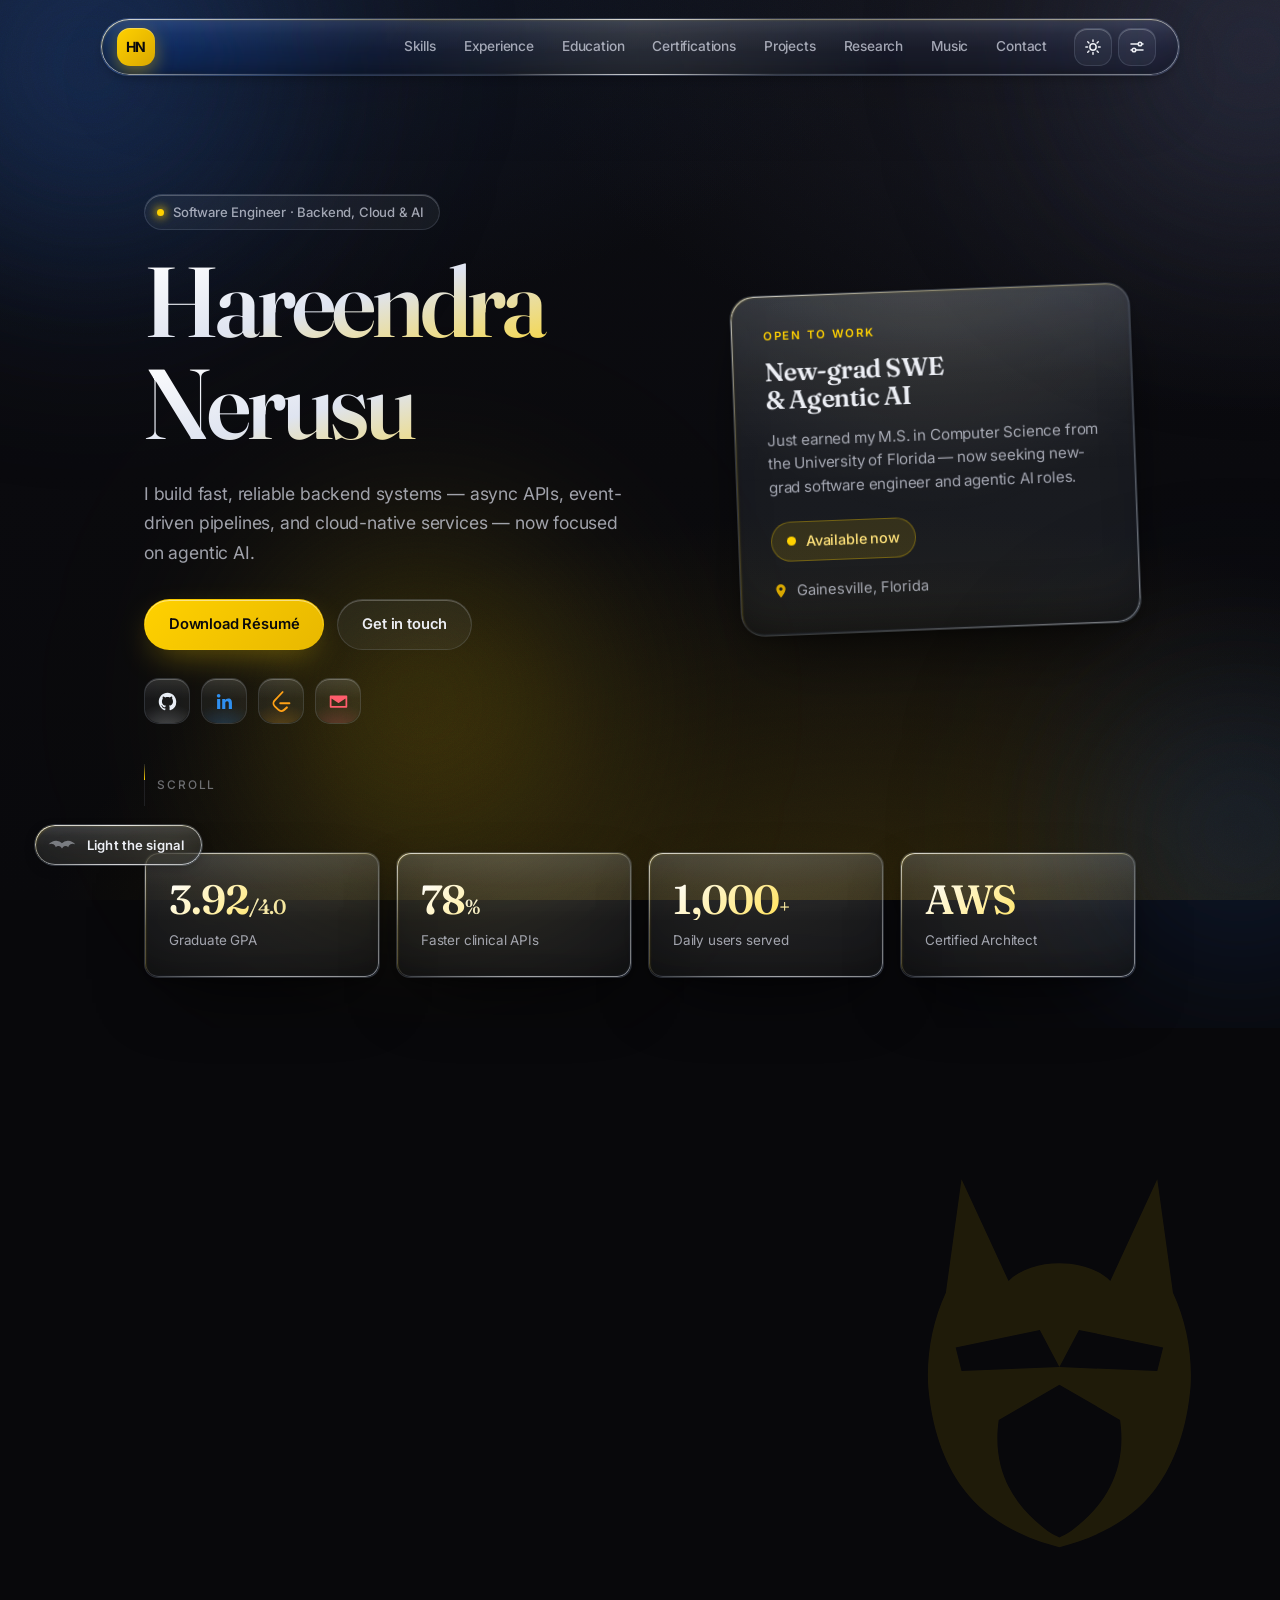
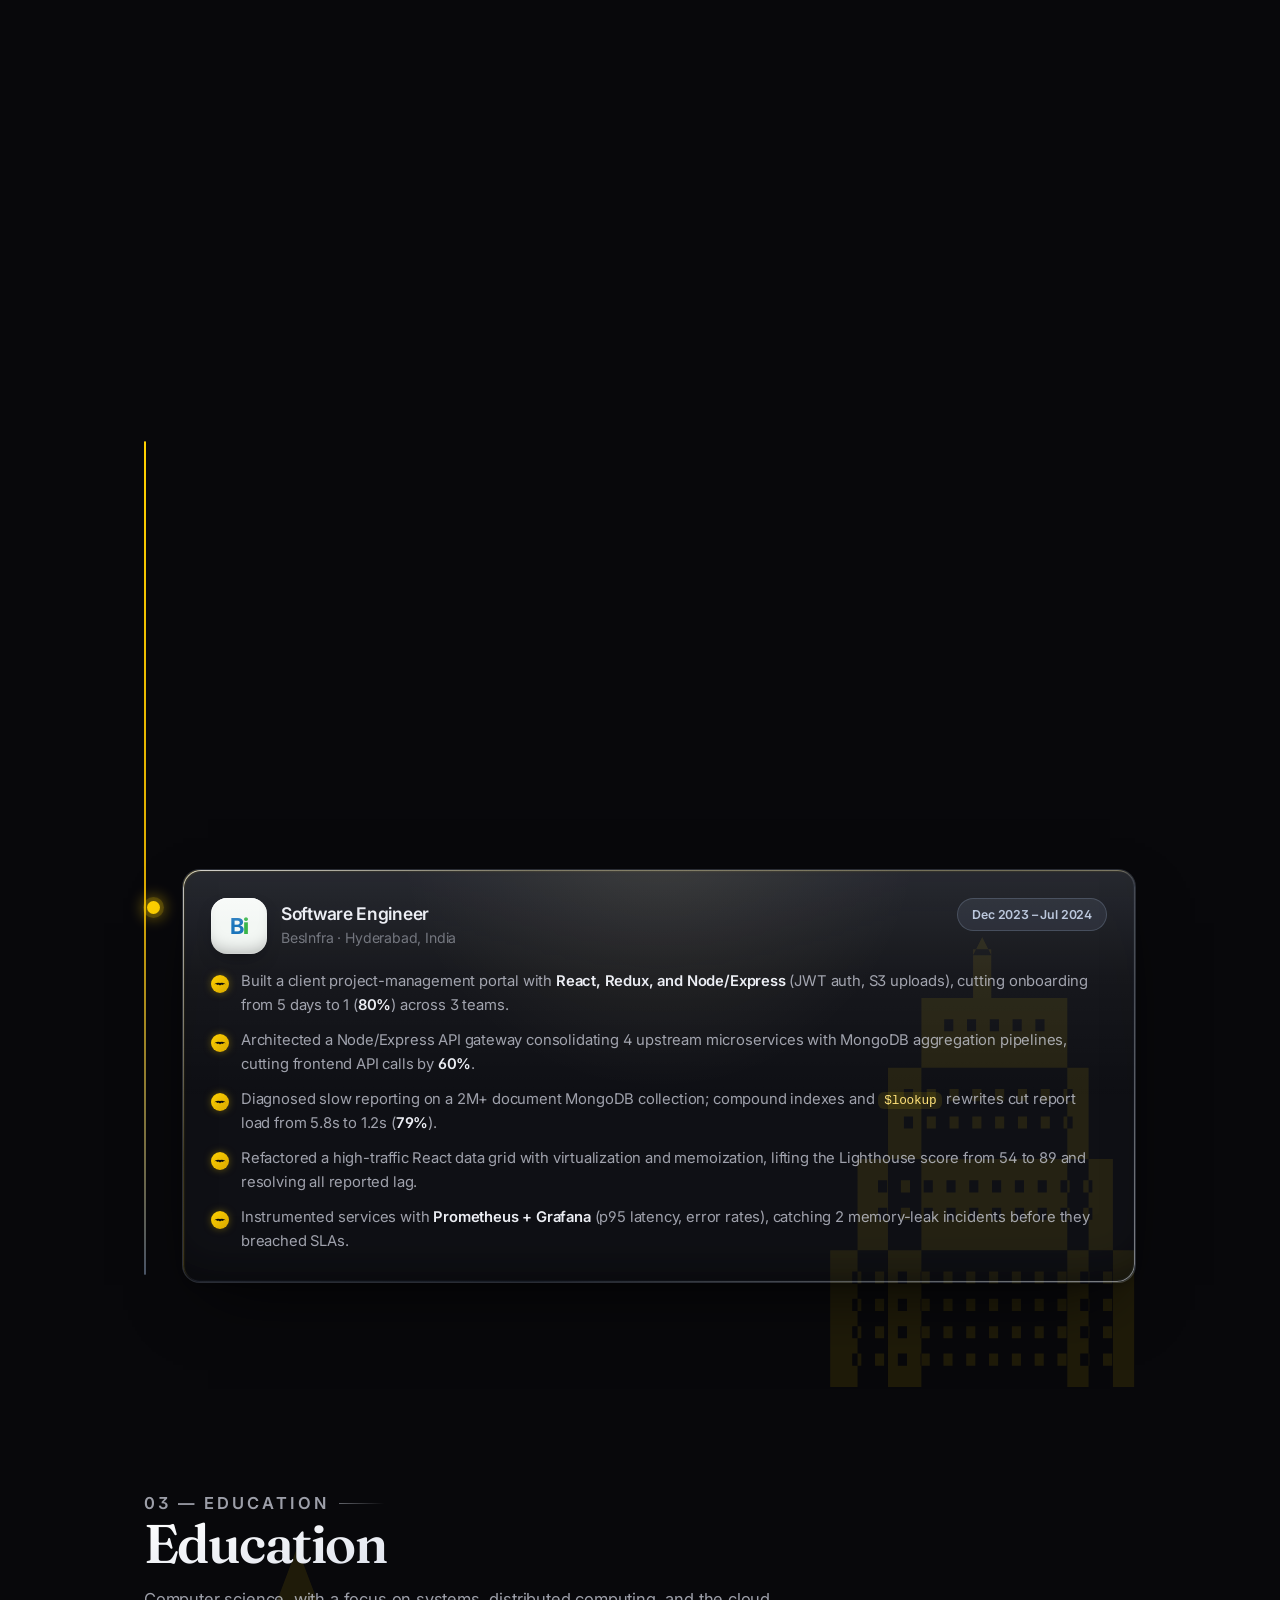
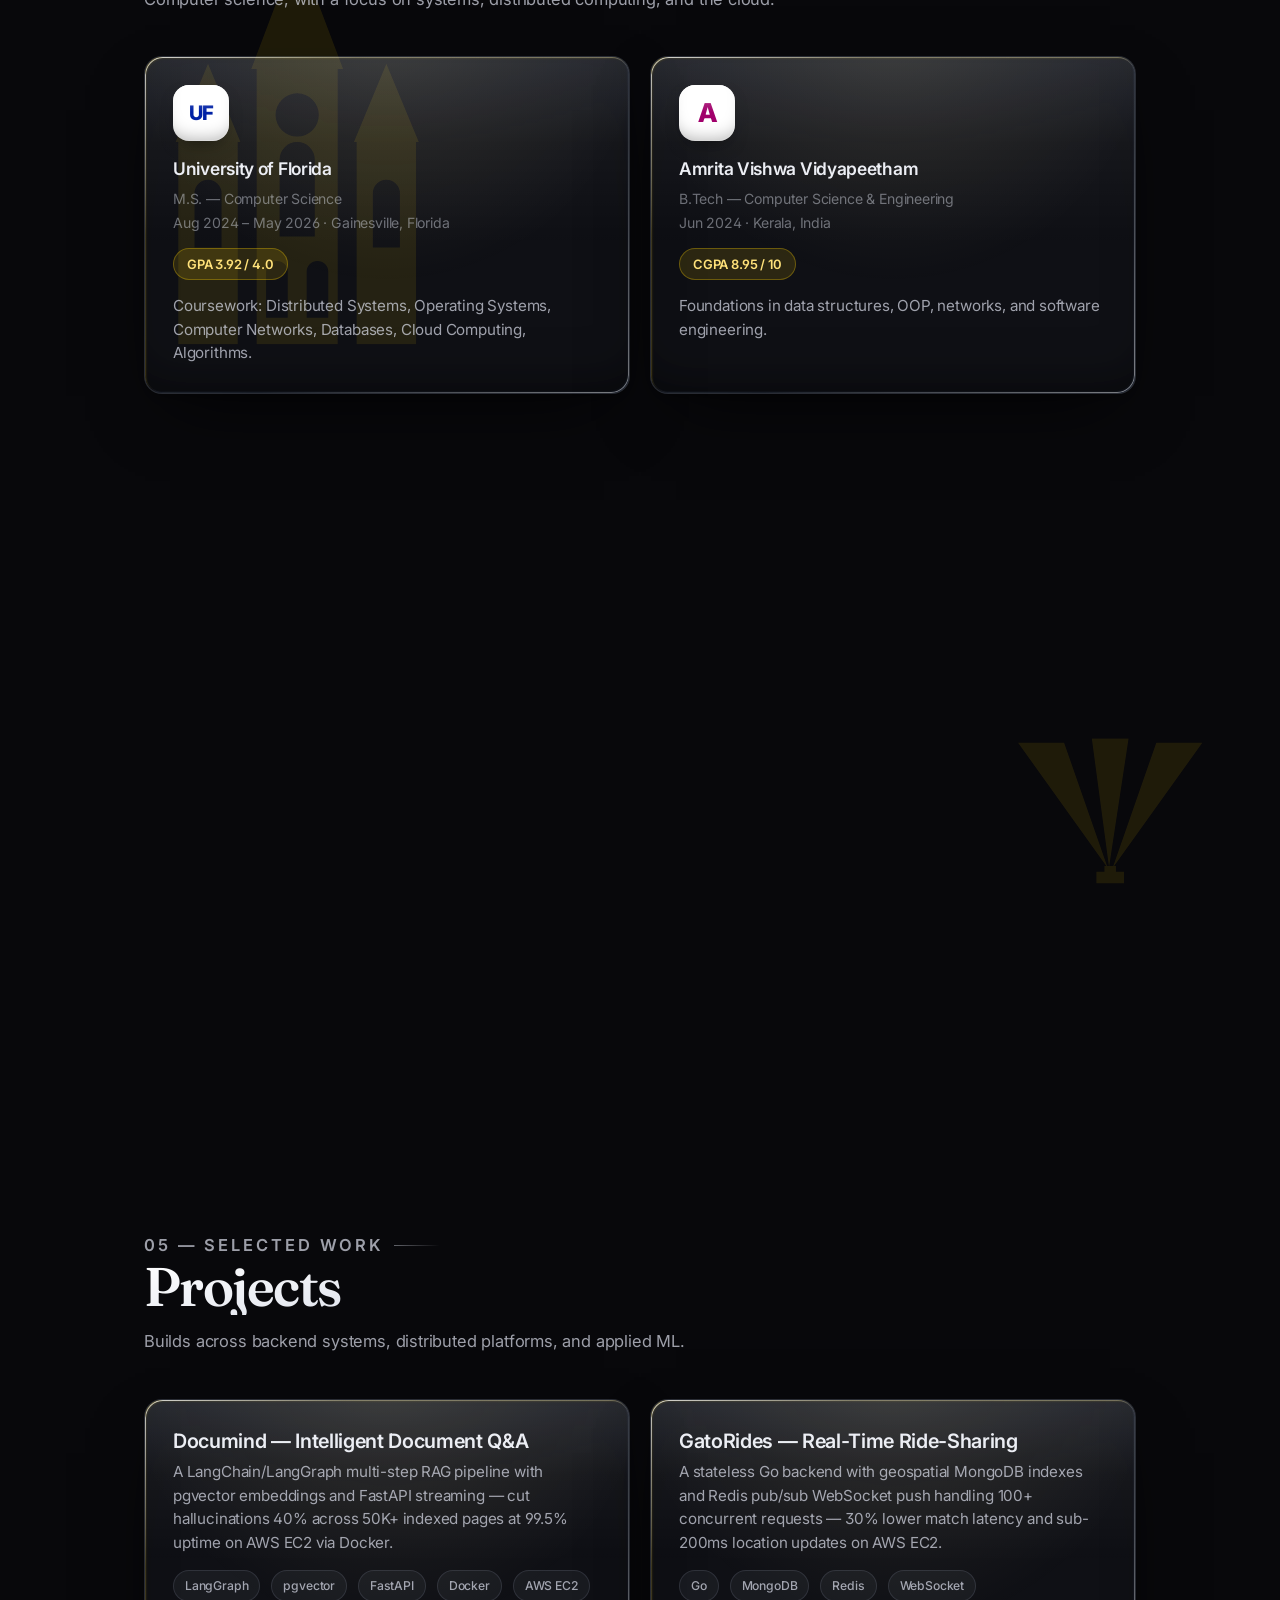
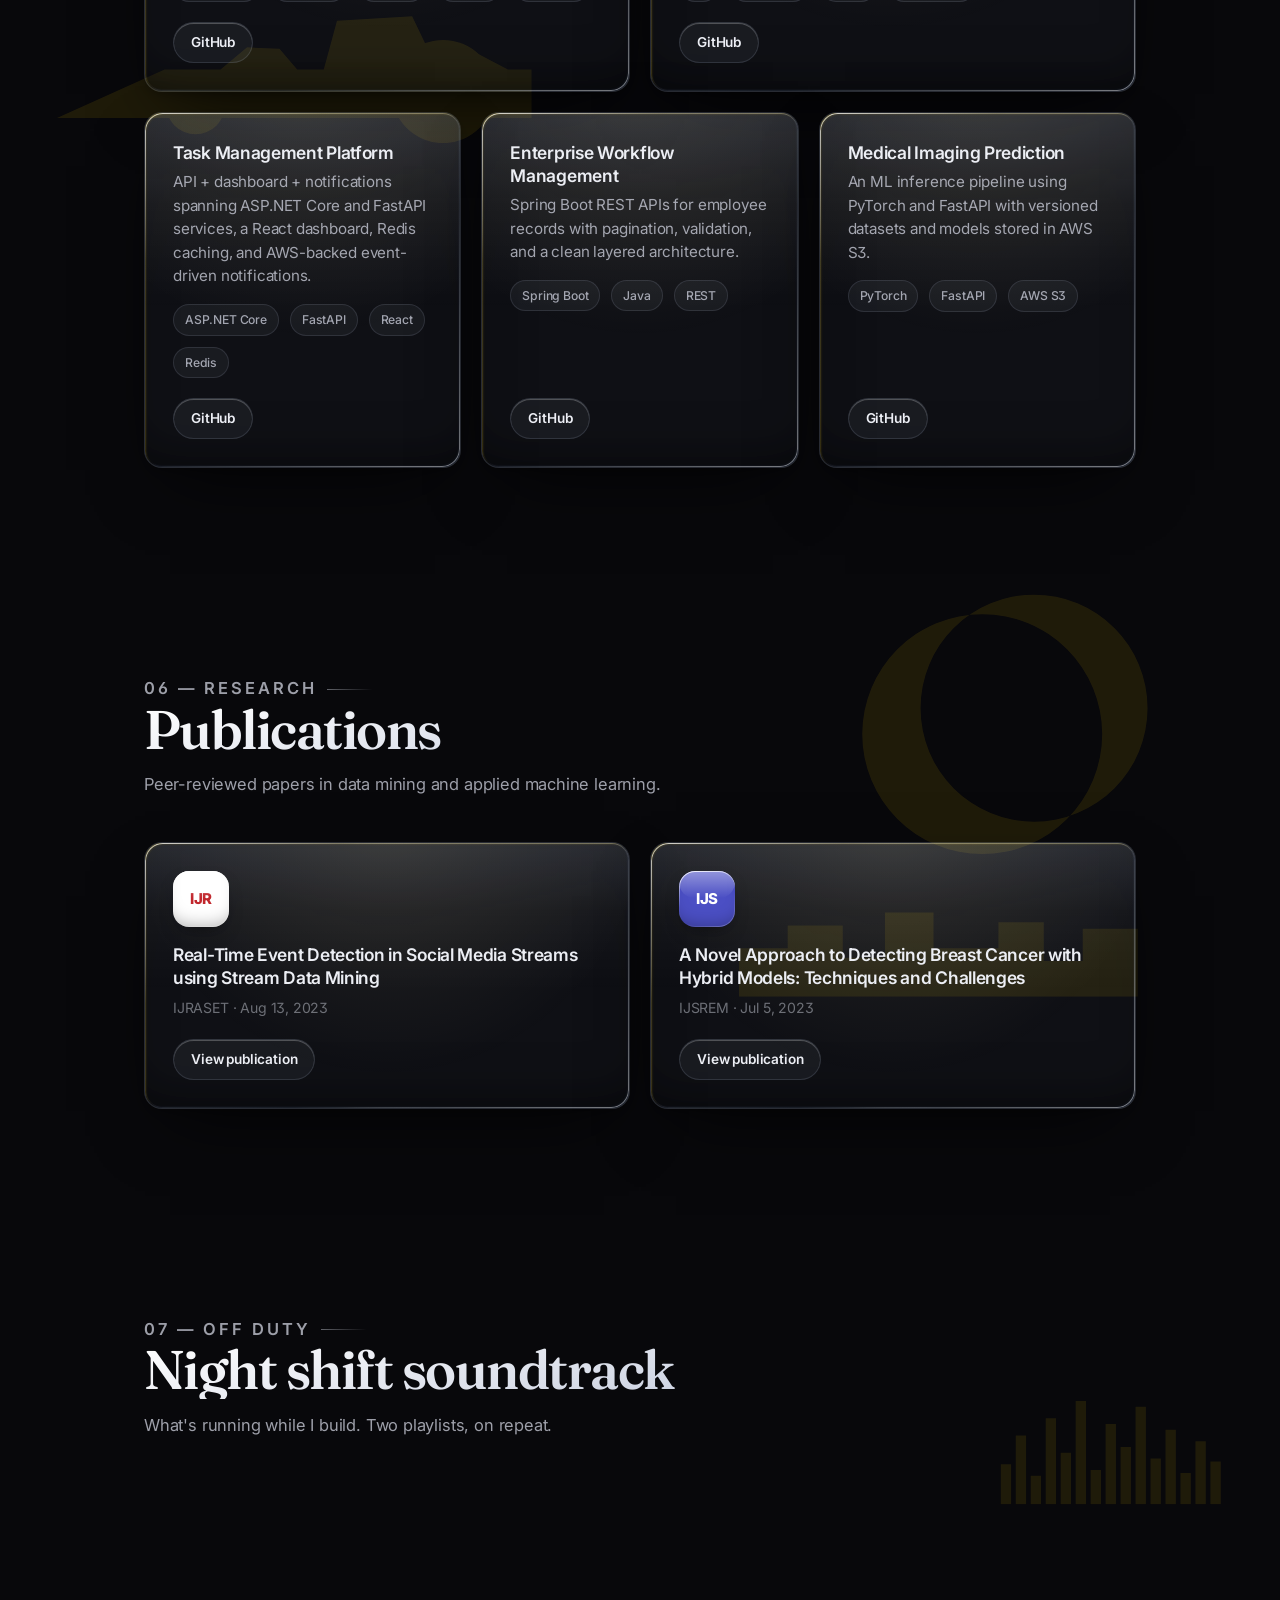
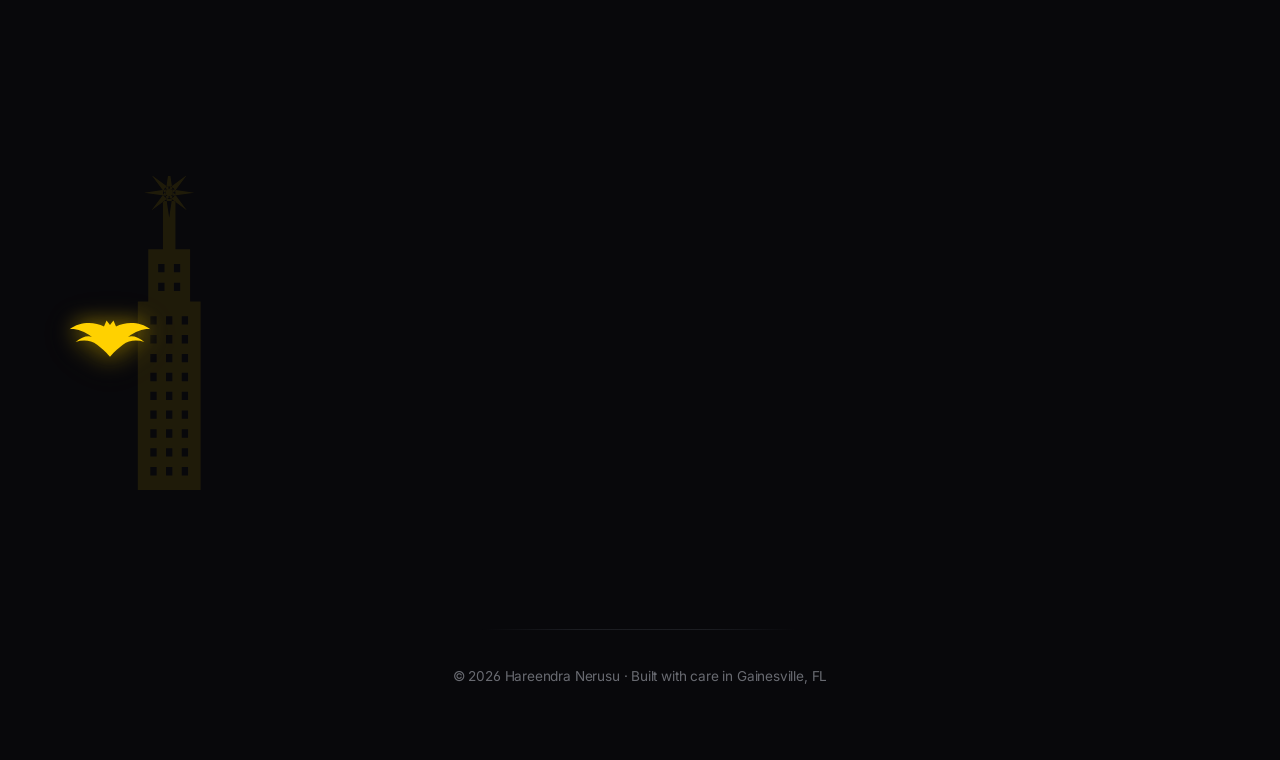
==== commit e01329f1: "icon" ====
--- a/index.html
+++ b/index.html
@@ -79,6 +79,8 @@
       <symbol id="art-mask" viewBox="0 0 340 400"><path fill-rule="evenodd" d="M70 4 L118 108 C 142 84, 198 84, 222 108 L 270 4 L 286 120 C 300 150, 306 184, 304 216 C 300 262, 286 300, 262 328 C 238 356, 202 372, 170 380 C 138 372, 102 356, 78 328 C 54 300, 40 262, 36 216 C 34 184, 40 150, 54 120 Z M64 176 L150 158 L170 196 L70 200 Z M276 176 L190 158 L170 196 L270 200 Z M108 250 L170 214 L232 250 C 238 292, 224 324, 200 348 C 186 362, 176 368, 170 370 C 164 368, 154 362, 140 348 C 116 324, 102 292, 108 250 Z"/></symbol>
       <symbol id="art-tumbler" viewBox="0 0 660 250"><polygon points="4,216 150,150 226,150 262,120 306,122 330,150 366,150 384,84 486,78 512,132 574,128 616,150 648,150 648,216"/><circle cx="192" cy="198" r="40"/><circle cx="528" cy="180" r="70"/></symbol>
       <symbol id="bat-arang" viewBox="0 0 200 92"><path d="M100 90 C88 76, 80 70, 70 62 C56 52, 38 50, 20 56 C34 44, 48 40, 58 44 C40 30, 18 24, 6 26 C30 8, 64 8, 86 20 L92 6 L100 16 L108 6 L114 20 C136 8, 170 8, 194 26 C182 24, 160 30, 142 44 C152 40, 166 44, 180 56 C162 50, 144 52, 130 62 C120 70, 112 76, 100 90 Z"/></symbol>
+<!-- brand tech icons -->
+      <symbol id="ic-aws" viewBox="0 0 48 48"><text x="24" y="26" font-family="Inter,Arial" font-weight="800" font-size="12" fill="#fff" text-anchor="middle">aws</text><path d="M14 32c6 3 14 3 20 0" fill="none" stroke="#FF9900" stroke-width="2.6" stroke-linecap="round"/><path d="M31 30l3 2-3 2" fill="none" stroke="#FF9900" stroke-width="2.6" stroke-linecap="round" stroke-linejoin="round"/></symbol>
     </defs>
   </svg>
 
@@ -181,16 +183,16 @@
           <a class="btn ghost magnetic" href="#contact"><span>Get in touch</span></a>
         </div>
         <div class="hero-links stagger" style="--i:5" aria-label="Social links">
-          <a class="icon-link magnetic" href="https://github.com/hareendra5555" target="_blank" rel="noopener" aria-label="GitHub" data-tip="GitHub">
+          <a class="icon-link magnetic soc-gh" href="https://github.com/hareendra5555" target="_blank" rel="noopener" aria-label="GitHub" data-tip="GitHub">
             <svg viewBox="0 0 24 24" aria-hidden="true"><path d="M12 2C6.48 2 2 6.58 2 12.26c0 4.52 2.87 8.35 6.84 9.7.5.1.68-.22.68-.48 0-.24-.01-.88-.01-1.72-2.78.62-3.37-1.38-3.37-1.38-.45-1.18-1.11-1.49-1.11-1.49-.9-.64.07-.63.07-.63 1 .07 1.53 1.06 1.53 1.06.9 1.58 2.36 1.12 2.94.86.09-.67.35-1.12.64-1.38-2.22-.26-4.56-1.14-4.56-5.09 0-1.12.38-2.04 1.01-2.76-.1-.26-.44-1.3.1-2.7 0 0 .83-.27 2.72 1.05.79-.23 1.64-.34 2.48-.34s1.69.12 2.48.34c1.89-1.32 2.72-1.05 2.72-1.05.54 1.4.2 2.44.1 2.7.63.72 1.01 1.64 1.01 2.76 0 3.96-2.34 4.82-4.57 5.08.36.32.69.94.69 1.9 0 1.37-.01 2.47-.01 2.8 0 .26.18.58.69.48A10.04 10.04 0 0 0 22 12.26C22 6.58 17.52 2 12 2z"></path></svg>
           </a>
-          <a class="icon-link magnetic" href="https://www.linkedin.com/in/hareendrasrinag/" target="_blank" rel="noopener" aria-label="LinkedIn" data-tip="LinkedIn">
+          <a class="icon-link magnetic soc-li" href="https://www.linkedin.com/in/hareendrasrinag/" target="_blank" rel="noopener" aria-label="LinkedIn" data-tip="LinkedIn">
             <svg viewBox="0 0 24 24" aria-hidden="true"><path d="M20.45 20.45h-3.55v-5.57c0-1.33-.03-3.04-1.85-3.04-1.85 0-2.13 1.45-2.13 2.94v5.67H9.36V9h3.41v1.56h.05c.48-.9 1.65-1.85 3.4-1.85 3.64 0 4.31 2.4 4.31 5.52v6.22zM5.34 7.43c-1.14 0-2.07-.93-2.07-2.07 0-1.14.93-2.07 2.07-2.07s2.07.93 2.07 2.07c0 1.14-.93 2.07-2.07 2.07zM7.12 20.45H3.55V9h3.57v11.45z"></path></svg>
           </a>
-          <a class="icon-link magnetic" href="https://leetcode.com/u/hareendra21/" target="_blank" rel="noopener" aria-label="LeetCode" data-tip="LeetCode">
+          <a class="icon-link magnetic soc-lc" href="https://leetcode.com/u/hareendra21/" target="_blank" rel="noopener" aria-label="LeetCode" data-tip="LeetCode">
             <svg viewBox="0 0 24 24" aria-hidden="true"><path d="M13.483 0a1.374 1.374 0 0 0-.961.438L7.116 6.226l-3.854 4.126a5.266 5.266 0 0 0-1.209 2.104 5.35 5.35 0 0 0-.125.513 5.527 5.527 0 0 0 .062 2.362 5.83 5.83 0 0 0 .349 1.017 5.938 5.938 0 0 0 1.271 1.818l4.277 4.193.039.038c2.248 2.165 5.852 2.165 8.1 0l2.909-2.809c.48-.463.485-1.229.011-1.703a1.2 1.2 0 0 0-1.705-.011l-2.908 2.808a3.755 3.755 0 0 1-5.29 0l-4.277-4.193a3.716 3.716 0 0 1-.844-1.211 3.797 3.797 0 0 1-.121-.324 3.686 3.686 0 0 1 .039-1.575 3.729 3.729 0 0 1 .802-1.4l3.854-4.126 5.406-5.788a1.2 1.2 0 0 0-.014-1.705A1.373 1.373 0 0 0 13.483 0zm-2.866 12.815a1.2 1.2 0 0 0-1.2 1.2 1.2 1.2 0 0 0 1.2 1.2h10.335a1.2 1.2 0 0 0 1.2-1.2 1.2 1.2 0 0 0-1.2-1.2z"></path></svg>
           </a>
-          <a class="icon-link magnetic" href="mailto:hareendra05@gmail.com" aria-label="Email" data-tip="Email">
+          <a class="icon-link magnetic soc-mail" href="mailto:hareendra05@gmail.com" aria-label="Email" data-tip="Email">
             <svg viewBox="0 0 24 24" aria-hidden="true"><path d="M3 5h18a1 1 0 0 1 1 1v12a1 1 0 0 1-1 1H3a1 1 0 0 1-1-1V6a1 1 0 0 1 1-1zm9 7.2L4.3 7H19.7L12 12.2zM4 8.5V17h16V8.5l-7.4 5a1 1 0 0 1-1.2 0L4 8.5z"></path></svg>
           </a>
         </div>
@@ -293,9 +295,12 @@
           <div class="card glass">
             <div class="card-glow" aria-hidden="true"></div>
             <div class="role-head">
-              <div>
-                <h3>Software Engineer</h3>
-                <p class="muted">UF Health · Gainesville, Florida</p>
+              <div class="role-lead">
+                <div class="org-badge org-ufhealth" aria-hidden="true"><span class="org-mono">UF<b>H</b></span></div>
+                <div>
+                  <h3>Software Engineer</h3>
+                  <p class="muted">UF Health · Gainesville, Florida</p>
+                </div>
               </div>
               <span class="pill">Jan 2025 – Present</span>
             </div>
@@ -314,9 +319,12 @@
           <div class="card glass">
             <div class="card-glow" aria-hidden="true"></div>
             <div class="role-head">
-              <div>
-                <h3>Software Engineer</h3>
-                <p class="muted">BesInfra · Hyderabad, India</p>
+              <div class="role-lead">
+                <div class="org-badge org-besinfra" aria-hidden="true"><span class="org-mono"><b>B</b><i>i</i></span></div>
+                <div>
+                  <h3>Software Engineer</h3>
+                  <p class="muted">BesInfra · Hyderabad, India</p>
+                </div>
               </div>
               <span class="pill">Dec 2023 – Jul 2024</span>
             </div>
@@ -346,6 +354,7 @@
       <div class="grid">
         <article class="card glass reveal">
           <div class="card-glow" aria-hidden="true"></div>
+          <div class="org-badge org-uf" aria-hidden="true"><span class="org-mono">UF</span></div>
           <h3>University of Florida</h3>
           <p class="muted">M.S. — Computer Science</p>
           <p class="muted">Aug 2024 – May 2026 · Gainesville, Florida</p>
@@ -354,6 +363,7 @@
         </article>
         <article class="card glass reveal">
           <div class="card-glow" aria-hidden="true"></div>
+          <div class="org-badge org-amrita" aria-hidden="true"><span class="org-mono">A</span></div>
           <h3>Amrita Vishwa Vidyapeetham</h3>
           <p class="muted">B.Tech — Computer Science &amp; Engineering</p>
           <p class="muted">Jun 2024 · Kerala, India</p>
@@ -377,6 +387,7 @@
       <div class="grid">
         <article class="card glass reveal">
           <div class="card-glow" aria-hidden="true"></div>
+          <div class="cert-badge ic-aws"><svg viewBox="0 0 48 48" aria-hidden="true"><use href="#ic-aws" /></svg></div>
           <h3>AWS Certified Solutions Architect – Associate</h3>
           <p class="muted">Amazon Web Services</p>
           <div class="card-actions">
@@ -385,6 +396,7 @@
         </article>
         <article class="card glass reveal">
           <div class="card-glow" aria-hidden="true"></div>
+          <div class="cert-badge ic-aws"><svg viewBox="0 0 48 48" aria-hidden="true"><use href="#ic-aws" /></svg></div>
           <h3>AWS Certified Cloud Practitioner</h3>
           <p class="muted">Amazon Web Services</p>
           <div class="card-actions">
@@ -468,6 +480,7 @@
       <div class="grid">
         <article class="card glass reveal">
           <div class="card-glow" aria-hidden="true"></div>
+          <div class="org-badge org-ijraset" aria-hidden="true"><span class="org-mono">IJR</span></div>
           <h3>Real-Time Event Detection in Social Media Streams using Stream Data Mining</h3>
           <p class="muted">IJRASET · Aug 13, 2023</p>
           <div class="card-actions">
@@ -476,6 +489,7 @@
         </article>
         <article class="card glass reveal">
           <div class="card-glow" aria-hidden="true"></div>
+          <div class="org-badge org-ijsrem" aria-hidden="true"><span class="org-mono">IJS</span></div>
           <h3>A Novel Approach to Detecting Breast Cancer with Hybrid Models: Techniques and Challenges</h3>
           <p class="muted">IJSREM · Jul 5, 2023</p>
           <div class="card-actions">
--- a/styles.css
+++ b/styles.css
@@ -937,13 +937,47 @@
   transform: translate3d(var(--tx, 0px), var(--ty, 0px), 0);
   transition: transform 0.4s var(--ease), background 0.3s var(--ease), box-shadow 0.3s var(--ease), border-color 0.3s var(--ease);
 }
-.icon-link svg { width: 21px; height: 21px; fill: currentColor; opacity: 0.92; transition: transform 0.45s var(--spring); }
+.icon-link { --brand: var(--text); overflow: visible; }
+/* brand-coloured glyph, sitting above the tinted-glass glow */
+.icon-link svg {
+  position: relative;
+  z-index: 1;
+  width: 21px; height: 21px;
+  fill: var(--brand);
+  transition: transform 0.45s var(--spring), filter 0.3s var(--ease);
+}
+/* liquid colour: a soft brand-tint welling up inside the glass, with a
+   top sheen so it reads as tinted liquid glass rather than a flat chip */
+.icon-link::before {
+  content: "";
+  position: absolute;
+  inset: 0;
+  border-radius: inherit;
+  z-index: 0;
+  pointer-events: none;
+  background:
+    radial-gradient(120% 95% at 50% 118%, color-mix(in srgb, var(--brand) 42%, transparent), transparent 66%),
+    linear-gradient(180deg, rgba(255, 255, 255, 0.16), transparent 46%);
+  opacity: 0.6;
+  transition: opacity 0.32s var(--ease);
+}
 .icon-link:hover {
-  background: var(--glass-hover);
-  border-color: var(--glass-hover);
-  box-shadow: inset 0 1px 0 var(--specular), 0 14px 30px -12px var(--shadow-strong);
-}
-.icon-link:hover svg { transform: scale(1.12); }
+  border-color: color-mix(in srgb, var(--brand) 45%, var(--glass-border));
+  box-shadow:
+    inset 0 1px 0 var(--specular),
+    0 12px 26px -12px color-mix(in srgb, var(--brand) 60%, transparent);
+}
+.icon-link:hover::before { opacity: 1; }
+.icon-link:hover svg { transform: scale(1.12); filter: drop-shadow(0 0 6px color-mix(in srgb, var(--brand) 60%, transparent)); }
+
+/* brand colours (GitHub adapts per theme — its mark is monochrome) */
+.icon-link.soc-gh   { --brand: #e8edf5; }
+:root[data-theme="light"] .icon-link.soc-gh { --brand: #1b1f24; }
+.icon-link.soc-li   { --brand: #2f8fef; }
+.icon-link.soc-lc   { --brand: #ffa116; }
+.icon-link.soc-mail { --brand: #ff5d6c; }
+:root[data-theme="light"] .icon-link.soc-li   { --brand: #0a66c2; }
+:root[data-theme="light"] .icon-link.soc-mail { --brand: #e5384a; }
 
 /* tooltip */
 .icon-link::after {
@@ -1816,3 +1850,112 @@
 
 @media (prefers-reduced-motion: reduce) { .batarang { animation: none; } }
 @media (max-width: 560px) { .batarang { top: 20px; right: 16px; width: 52px; } }
+
+/* ============================================================
+   Apple-style glassy brand icons (skills chips + cert badge)
+   Each tile carries its own brand colour; the glass sheen/rim/
+   depth is theme-independent so the colours stay true.
+   ============================================================ */
+
+.cert-badge {
+  width: 68px;
+  height: 68px;
+  margin: 0 0 18px;
+  border-radius: 19px;
+  display: grid;
+  place-items: center;
+  position: relative;
+  overflow: hidden;
+  isolation: isolate;
+  box-shadow:
+    inset 0 1px 0 rgba(255, 255, 255, 0.4),
+    inset 0 -12px 18px -12px rgba(0, 0, 0, 0.5),
+    0 8px 18px -8px rgba(0, 0, 0, 0.55);
+}
+.cert-badge::before {
+  content: "";
+  position: absolute;
+  inset: 0;
+  border-radius: inherit;
+  padding: 1px;
+  background: linear-gradient(150deg, rgba(255,255,255,.7), rgba(255,255,255,.04) 42%, transparent 60%, rgba(255,255,255,.25));
+  -webkit-mask: linear-gradient(#000 0 0) content-box, linear-gradient(#000 0 0);
+  -webkit-mask-composite: xor; mask-composite: exclude;
+  pointer-events: none; z-index: 3;
+}
+.cert-badge::after {
+  content: "";
+  position: absolute;
+  left: 0; right: 0; top: 0;
+  height: 48%;
+  border-radius: 19px 19px 40% 40% / 19px 19px 26px 26px;
+  background: linear-gradient(180deg, rgba(255, 255, 255, 0.34), transparent);
+  pointer-events: none; z-index: 2;
+}
+.cert-badge svg { width: 62%; height: 62%; position: relative; z-index: 1; }
+
+/* ── Institutional badges (schools, companies, publishers) ──
+   Brand-coloured monogram tiles with the same glass finish. Swap the
+   inner monogram for <img src="assets/…"> to use an exact logo file. */
+.org-badge {
+  width: 56px;
+  height: 56px;
+  flex-shrink: 0;
+  margin: 0 0 16px;
+  border-radius: 16px;
+  display: grid;
+  place-items: center;
+  position: relative;
+  overflow: hidden;
+  isolation: isolate;
+  box-shadow:
+    inset 0 1px 0 rgba(255, 255, 255, 0.5),
+    inset 0 -12px 18px -12px rgba(0, 0, 0, 0.35),
+    0 8px 18px -8px rgba(0, 0, 0, 0.5);
+}
+.org-badge::before {
+  content: "";
+  position: absolute; inset: 0; border-radius: inherit; padding: 1px;
+  background: linear-gradient(150deg, rgba(255,255,255,.85), rgba(255,255,255,.06) 42%, transparent 60%, rgba(255,255,255,.3));
+  -webkit-mask: linear-gradient(#000 0 0) content-box, linear-gradient(#000 0 0);
+  -webkit-mask-composite: xor; mask-composite: exclude; pointer-events: none; z-index: 3;
+}
+.org-badge::after {
+  content: "";
+  position: absolute; left: 0; right: 0; top: 0; height: 48%;
+  border-radius: 16px 16px 40% 40% / 16px 16px 24px 24px;
+  background: linear-gradient(180deg, rgba(255, 255, 255, 0.4), transparent);
+  pointer-events: none; z-index: 2;
+}
+.org-badge .org-mono {
+  position: relative; z-index: 1;
+  font-family: "Inter", sans-serif;
+  font-weight: 800;
+  letter-spacing: -0.03em;
+  line-height: 1;
+}
+.org-badge img { position: relative; z-index: 1; width: 74%; height: 74%; object-fit: contain; }
+
+/* place it beside the role text in the experience timeline */
+.role-head .org-badge { margin: 0 14px 0 0; }
+.role-lead { display: flex; align-items: center; gap: 0; }
+
+/* per-institution colours */
+.org-uf        { background: #ffffff; }
+.org-uf .org-mono        { color: #0021A5; font-size: 20px; }
+.org-ufhealth  { background: #0021A5; }
+.org-ufhealth .org-mono  { color: #fff; font-size: 17px; }
+.org-ufhealth .org-mono b { color: #fa4616; font-weight: 800; }
+.org-amrita    { background: #ffffff; }
+.org-amrita .org-mono    { color: #A1006B; font-size: 26px; }
+.org-besinfra  { background: #f3f7f4; }
+.org-besinfra .org-mono  { font-size: 22px; }
+.org-besinfra .org-mono b { color: #1B75BB; }
+.org-besinfra .org-mono i { color: #39B54A; font-style: normal; }
+.org-ijraset   { background: #ffffff; }
+.org-ijraset .org-mono   { color: #C1272D; font-size: 15px; }
+.org-ijsrem    { background: #4b4fc4; }
+.org-ijsrem .org-mono    { color: #fff; font-size: 15px; }
+
+/* ── brand tile backgrounds ── */
+.ic-aws        { background: #232f3e; }
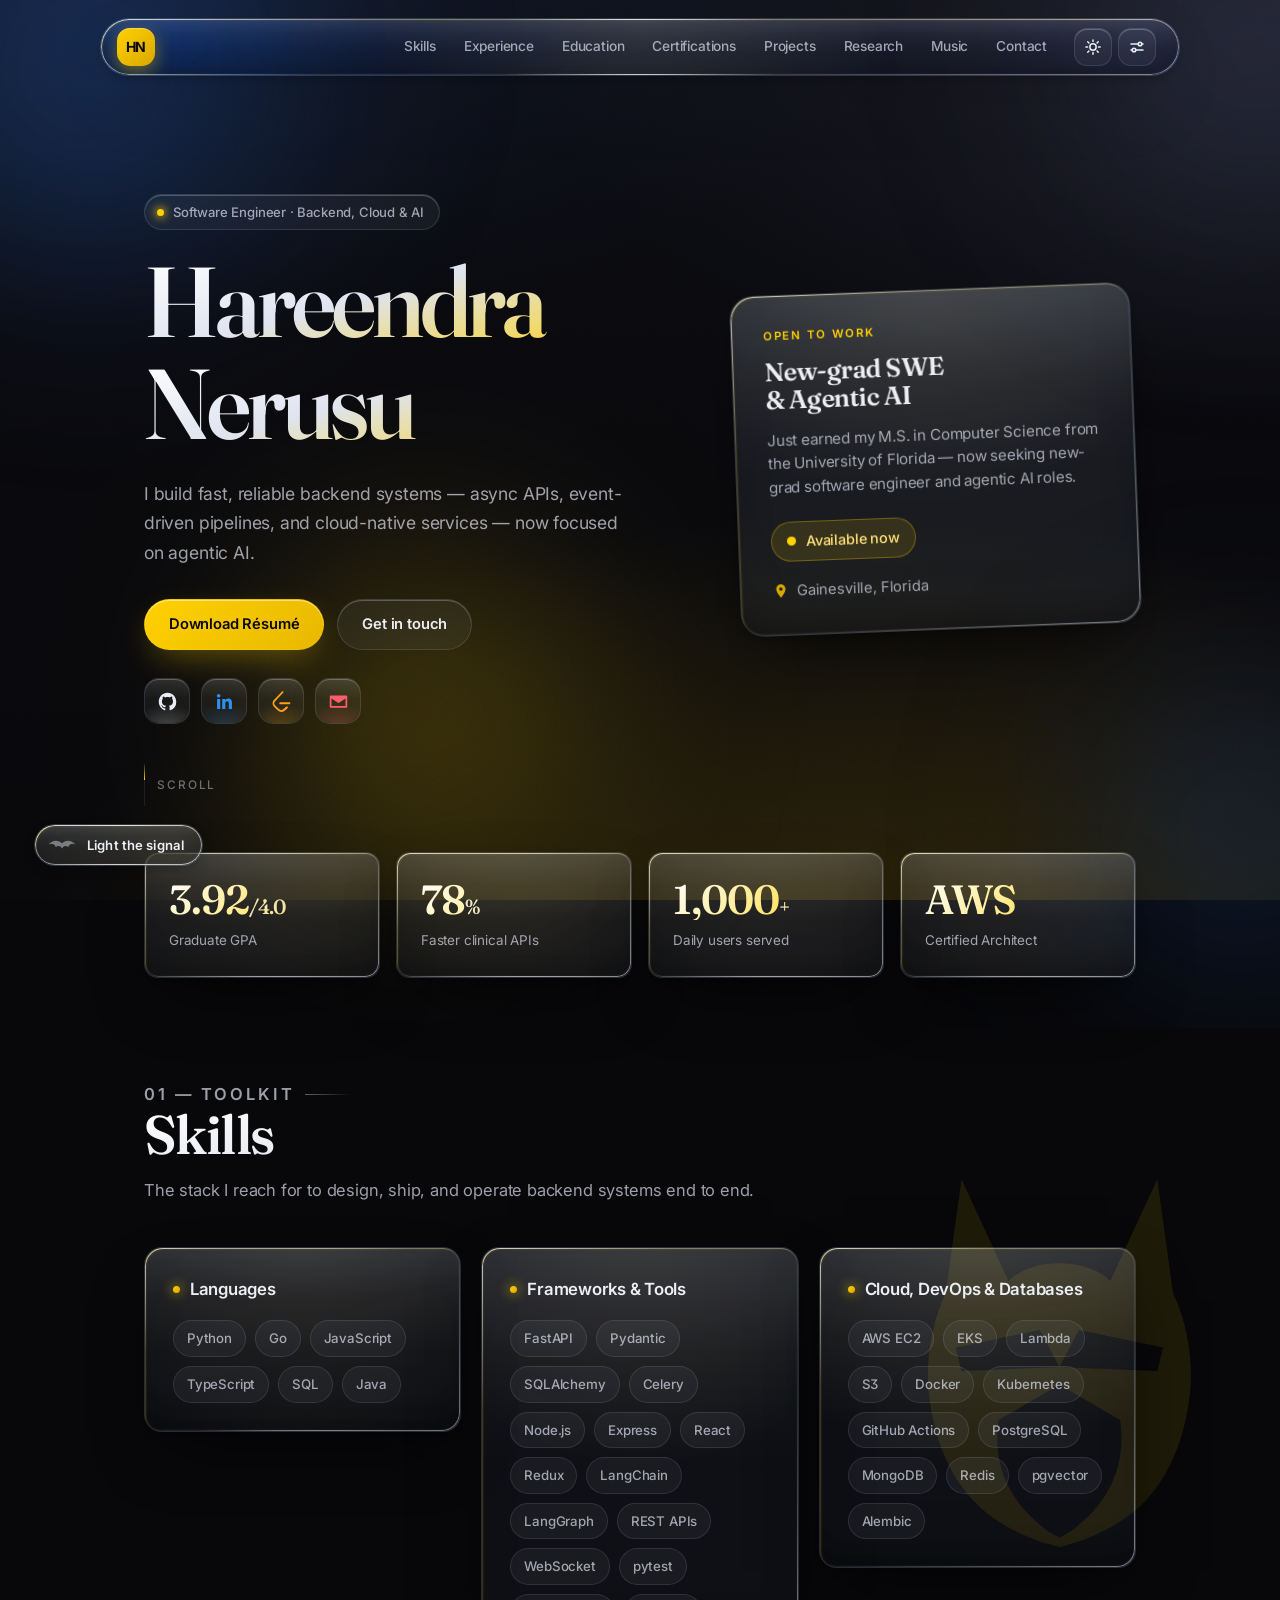
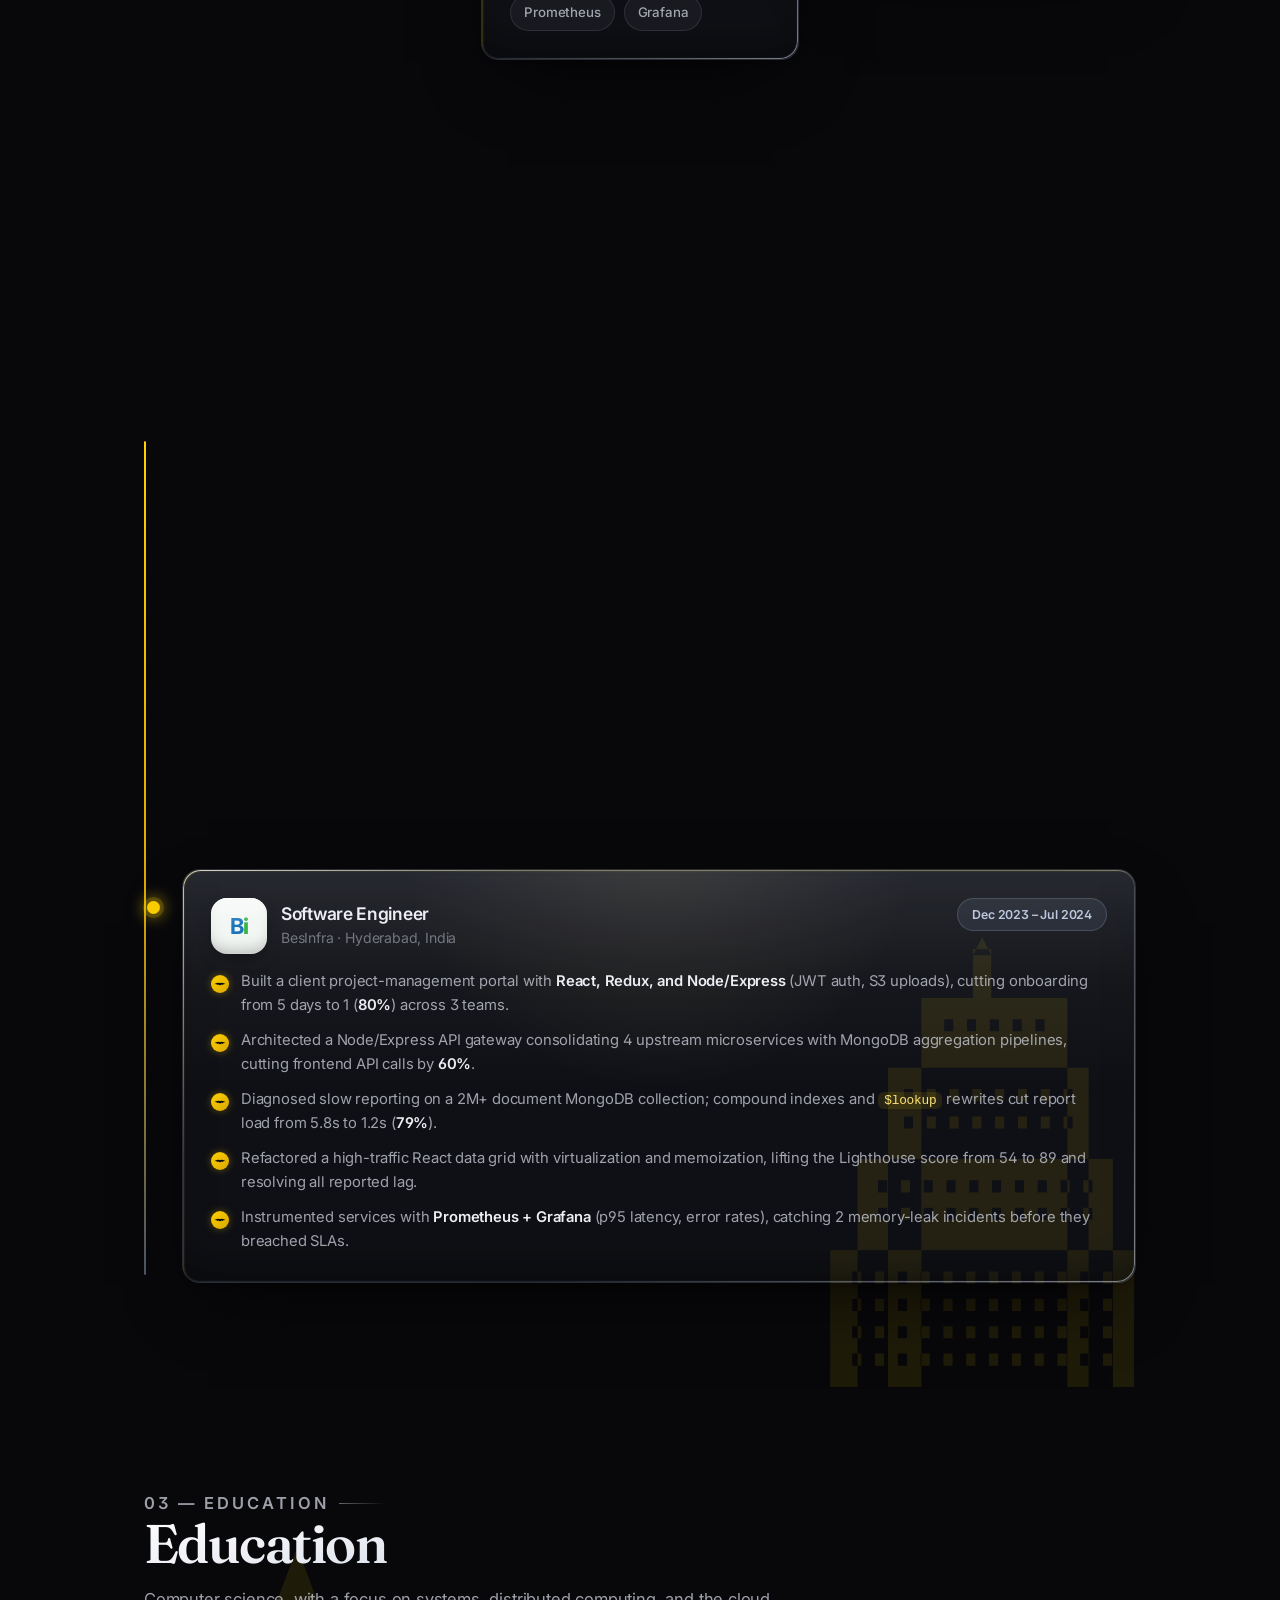
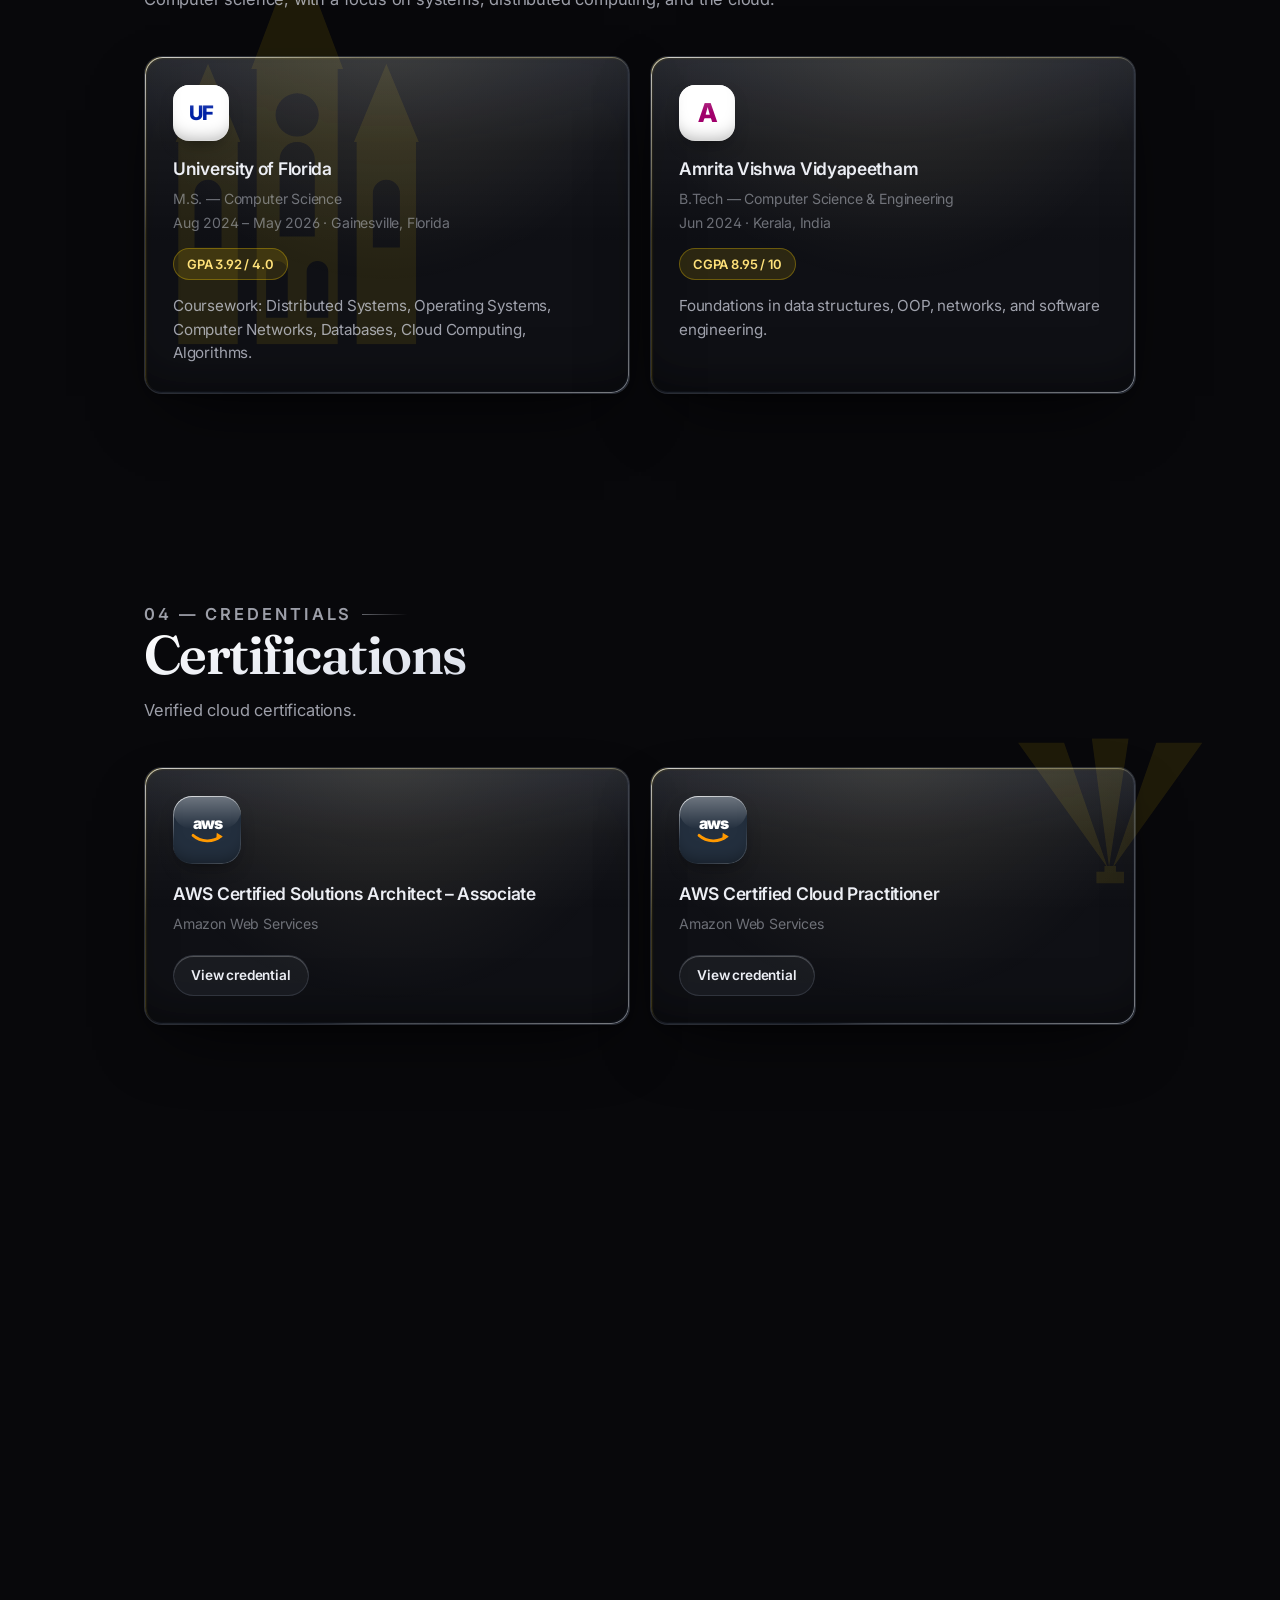
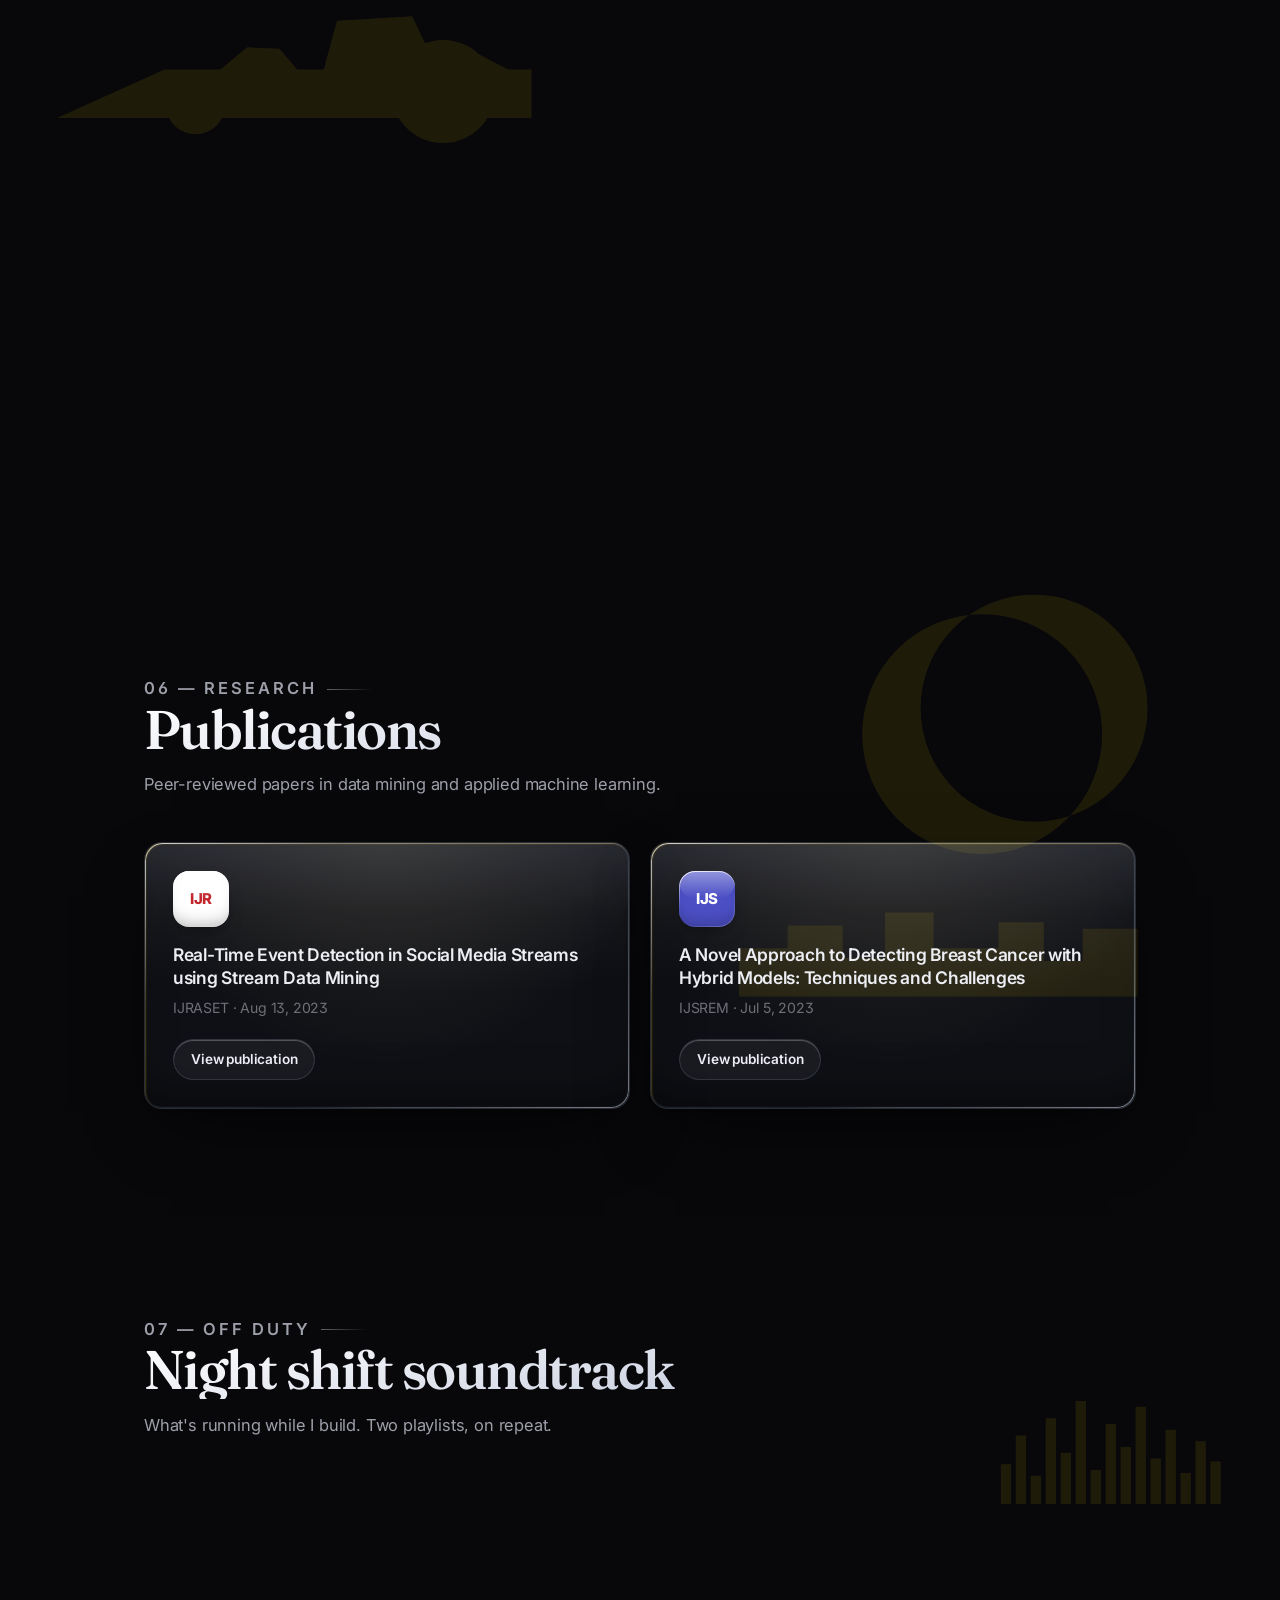
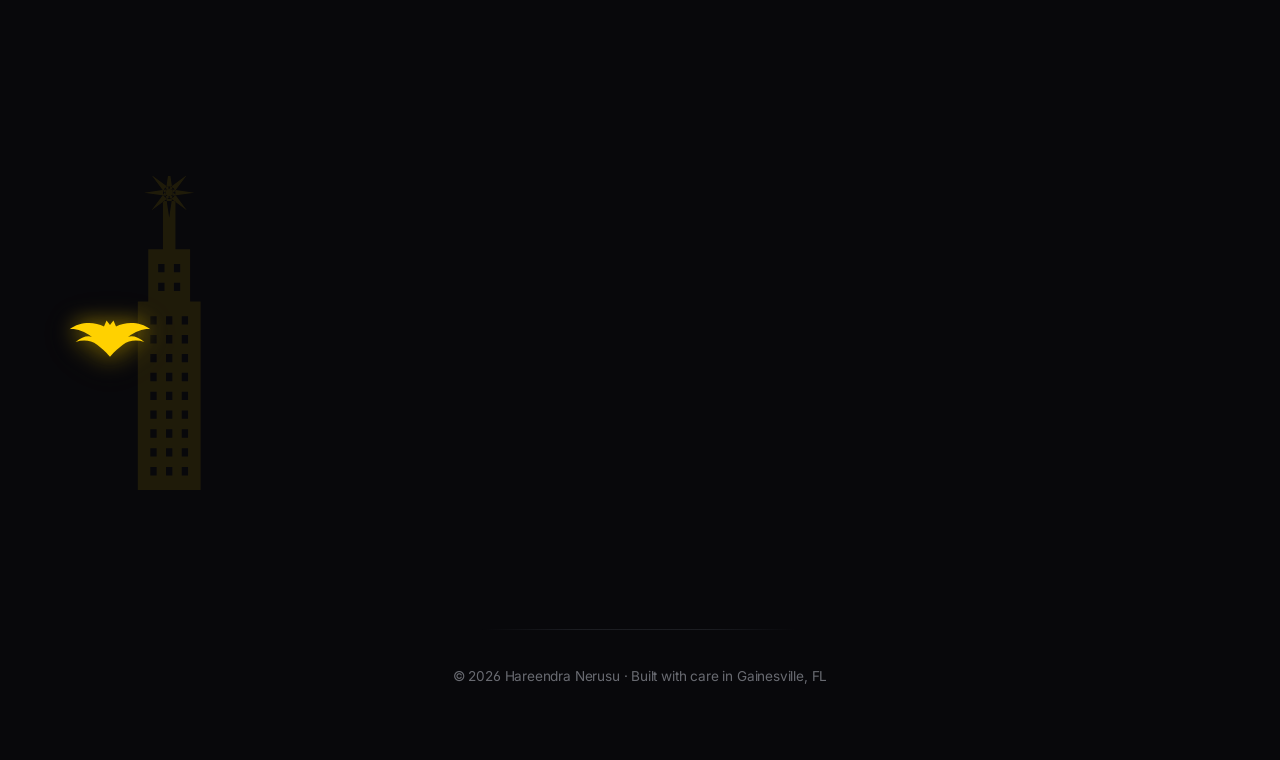
==== commit 205fa141: "fixed icons" ====
--- a/index.html
+++ b/index.html
@@ -80,7 +80,7 @@
       <symbol id="art-tumbler" viewBox="0 0 660 250"><polygon points="4,216 150,150 226,150 262,120 306,122 330,150 366,150 384,84 486,78 512,132 574,128 616,150 648,150 648,216"/><circle cx="192" cy="198" r="40"/><circle cx="528" cy="180" r="70"/></symbol>
       <symbol id="bat-arang" viewBox="0 0 200 92"><path d="M100 90 C88 76, 80 70, 70 62 C56 52, 38 50, 20 56 C34 44, 48 40, 58 44 C40 30, 18 24, 6 26 C30 8, 64 8, 86 20 L92 6 L100 16 L108 6 L114 20 C136 8, 170 8, 194 26 C182 24, 160 30, 142 44 C152 40, 166 44, 180 56 C162 50, 144 52, 130 62 C120 70, 112 76, 100 90 Z"/></symbol>
 <!-- brand tech icons -->
-      <symbol id="ic-aws" viewBox="0 0 48 48"><text x="24" y="26" font-family="Inter,Arial" font-weight="800" font-size="12" fill="#fff" text-anchor="middle">aws</text><path d="M14 32c6 3 14 3 20 0" fill="none" stroke="#FF9900" stroke-width="2.6" stroke-linecap="round"/><path d="M31 30l3 2-3 2" fill="none" stroke="#FF9900" stroke-width="2.6" stroke-linecap="round" stroke-linejoin="round"/></symbol>
+      <symbol id="ic-aws" viewBox="0 0 48 48"><text x="24" y="23" font-family="Inter,Arial" font-weight="900" font-size="18" letter-spacing="-1.2" fill="#fff" text-anchor="middle">aws</text><path d="M8 30c9 8 23 8 31 1.5" fill="none" stroke="#FF9900" stroke-width="3.2" stroke-linecap="round"/><path d="M35 27l7 4.5-7.5 3.5z" fill="#FF9900"/></symbol>
     </defs>
   </svg>
 
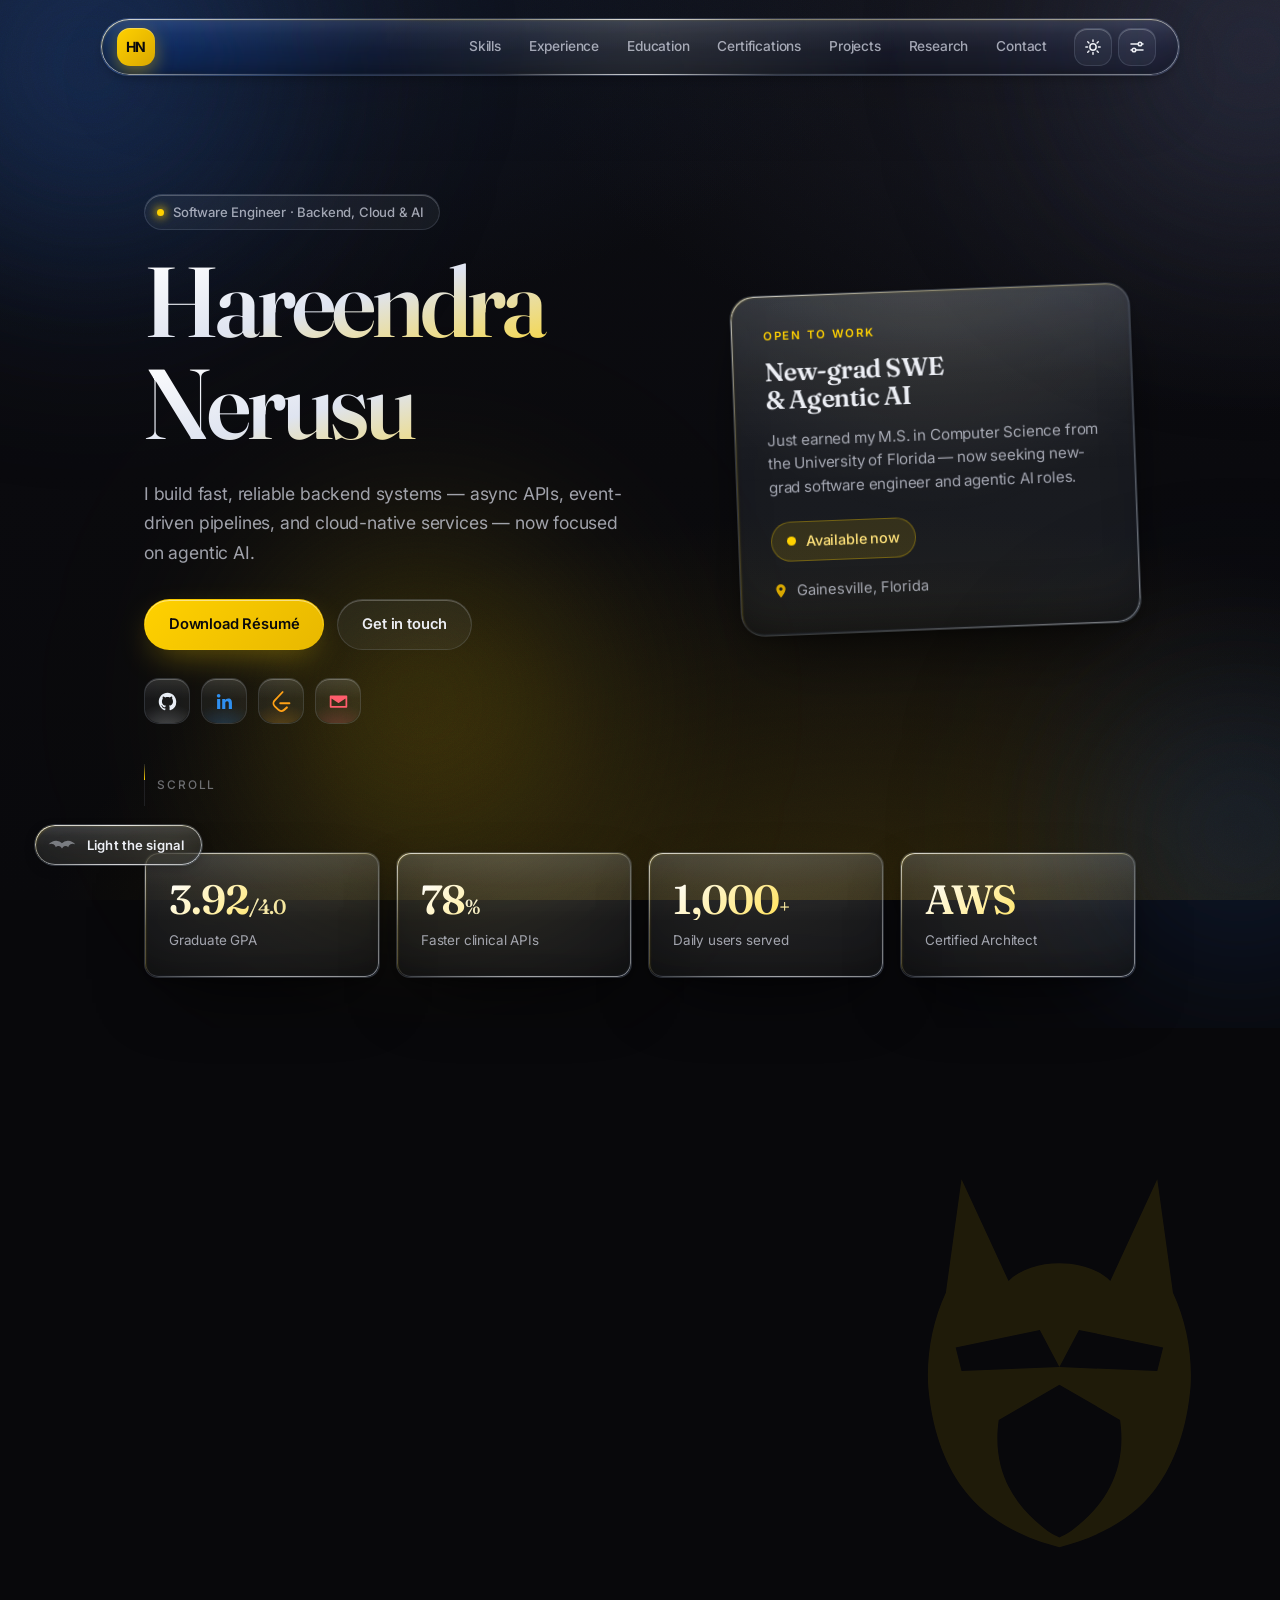
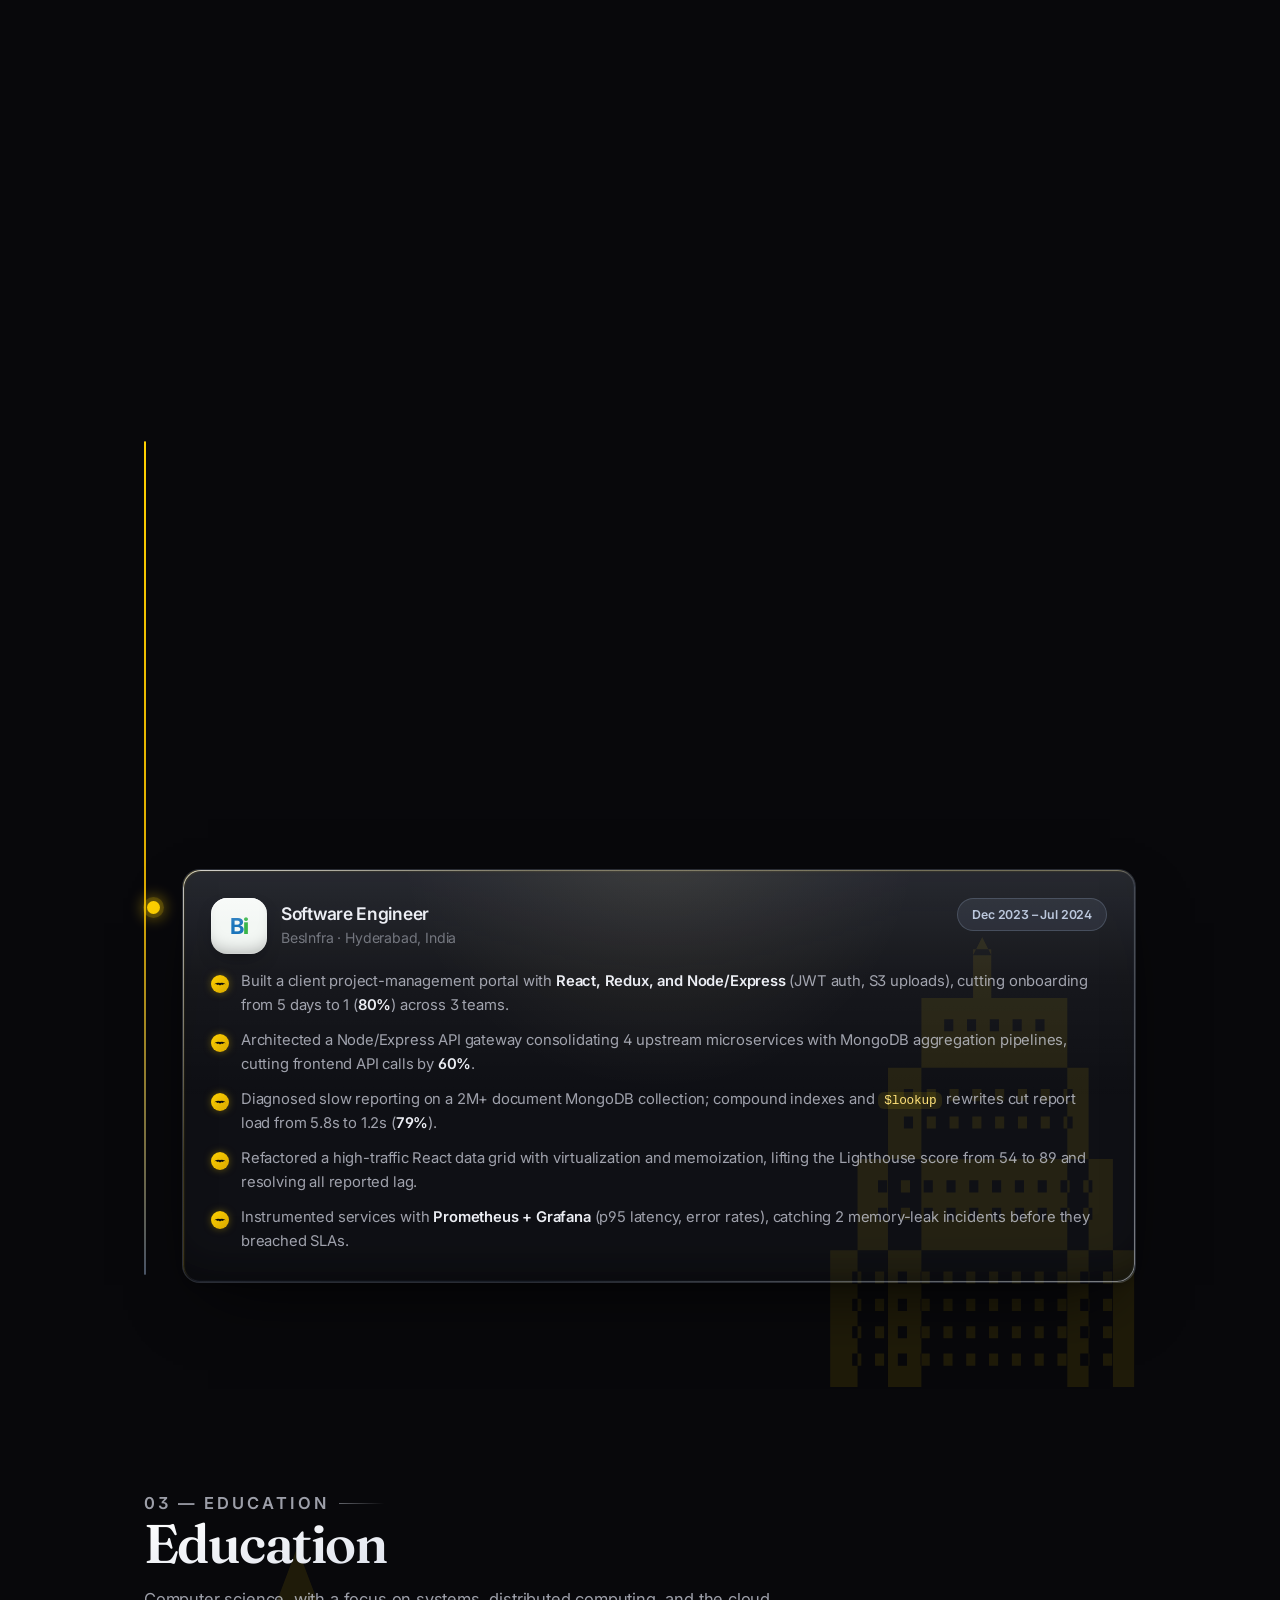
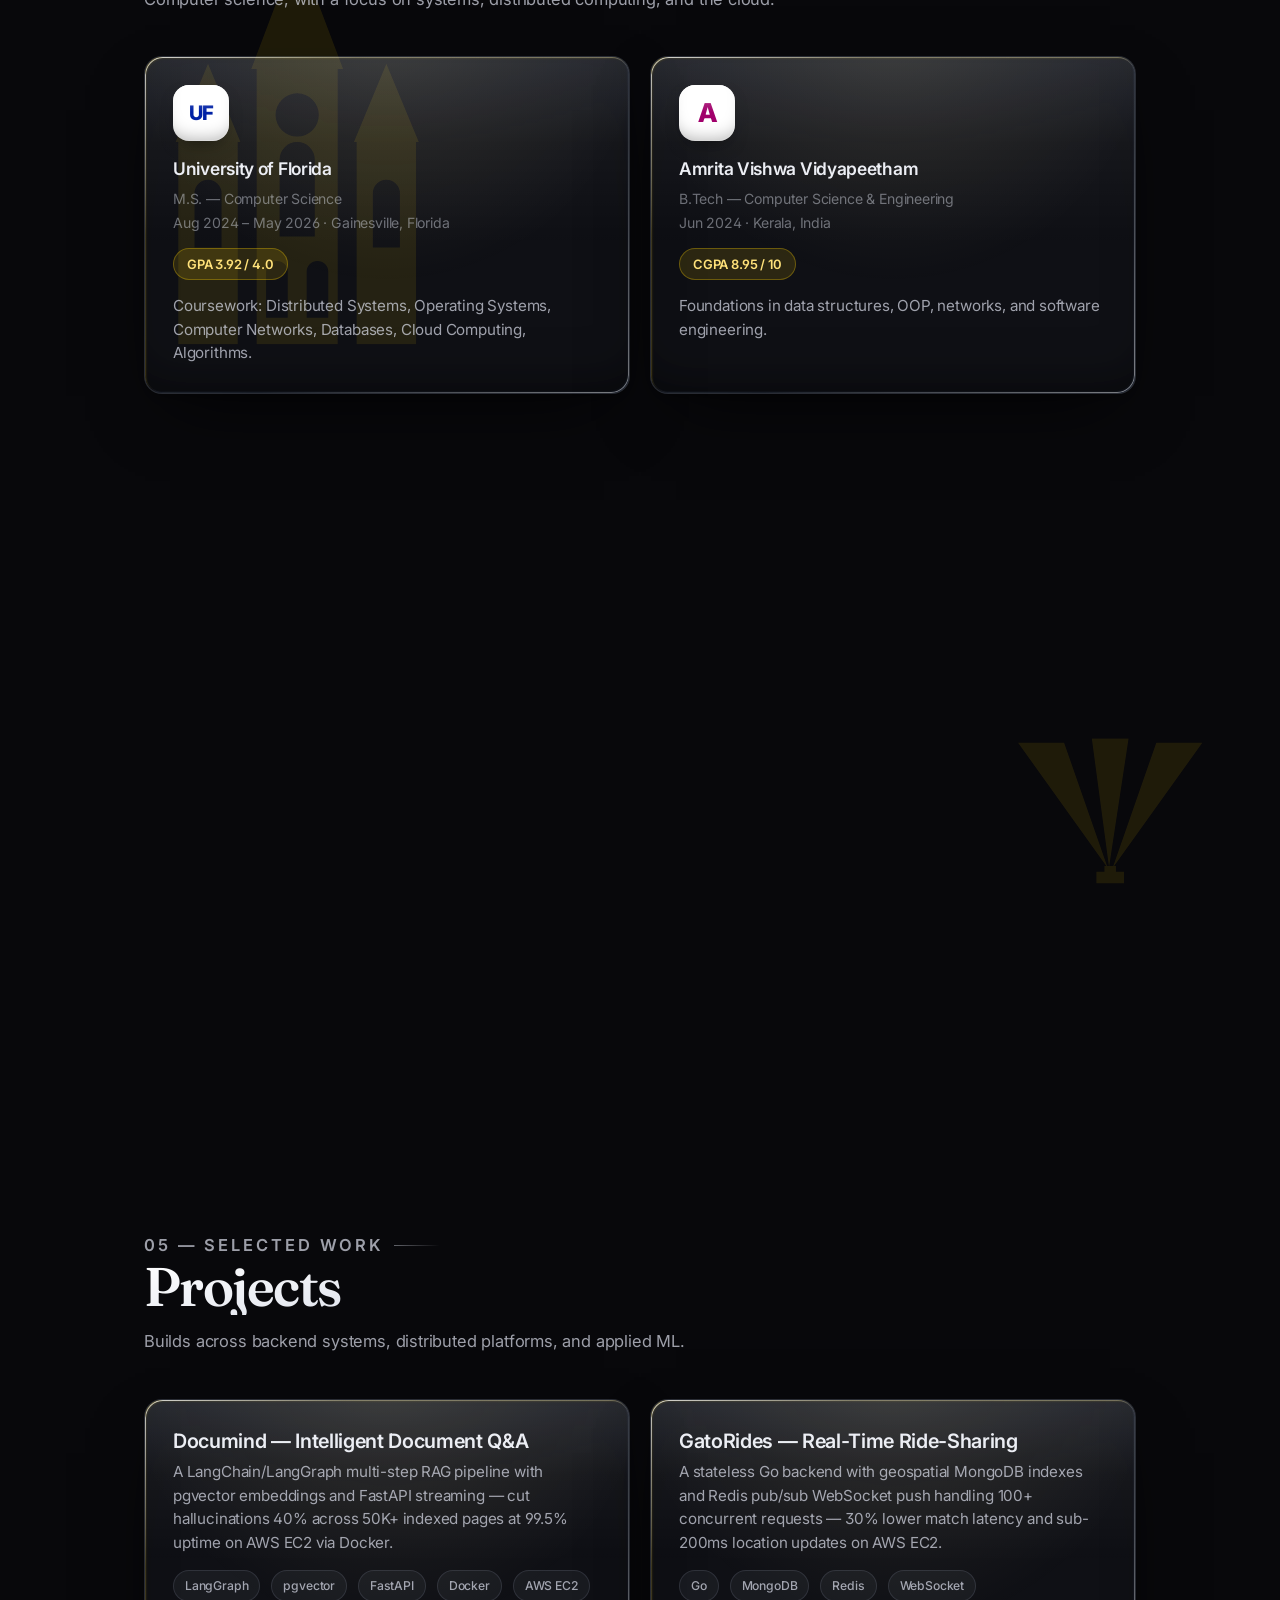
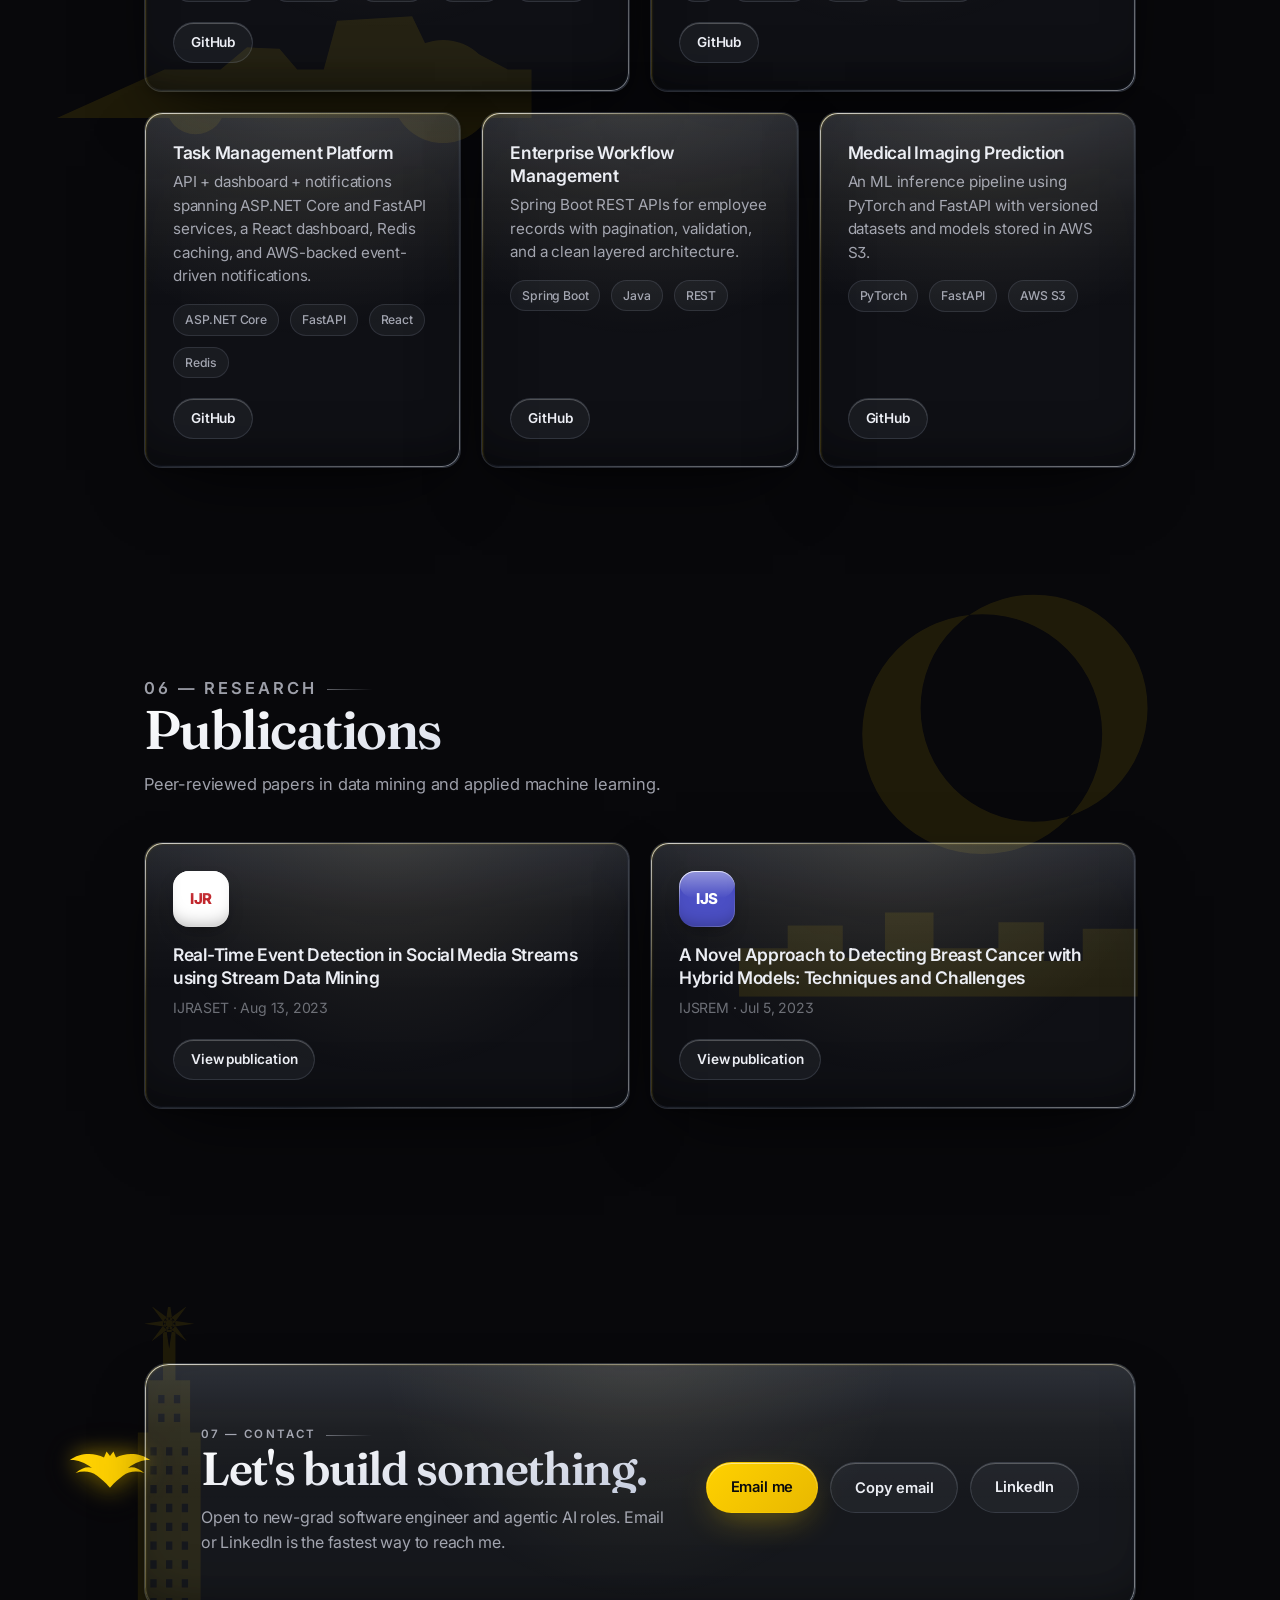
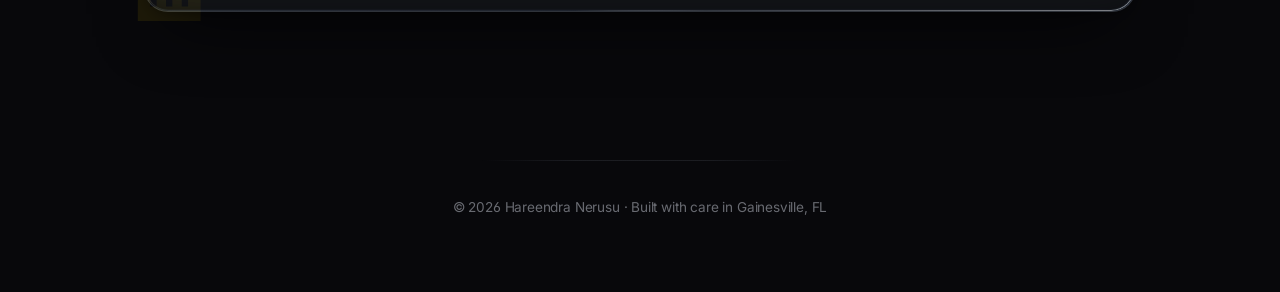
==== commit 86d4a8c3: "removed music" ====
--- a/index.html
+++ b/index.html
@@ -6,6 +6,49 @@
   <title>Hareendra Nerusu — Software Engineer</title>
   <meta name="description" content="Hareendra Sri Nag Nerusu — Software Engineer building fast, reliable backend systems, clean APIs, and cloud-native services." />
   <meta name="theme-color" content="#08080b" />
+  <link rel="canonical" href="https://hareendra5555.github.io/" />
+
+  <!-- Social share preview (Open Graph + Twitter) -->
+  <meta property="og:type" content="website" />
+  <meta property="og:url" content="https://hareendra5555.github.io/" />
+  <meta property="og:site_name" content="Hareendra Nerusu" />
+  <meta property="og:title" content="Hareendra Nerusu — Software Engineer" />
+  <meta property="og:description" content="Software Engineer building fast, reliable backend systems, clean APIs, and cloud-native services — now focused on agentic AI." />
+  <meta property="og:image" content="https://hareendra5555.github.io/og.png" />
+  <meta property="og:image:width" content="1200" />
+  <meta property="og:image:height" content="630" />
+  <meta property="og:image:alt" content="Hareendra Nerusu — Software Engineer · Backend, Cloud &amp; AI" />
+  <meta name="twitter:card" content="summary_large_image" />
+  <meta name="twitter:title" content="Hareendra Nerusu — Software Engineer" />
+  <meta name="twitter:description" content="Software Engineer building fast, reliable backend systems, clean APIs, and cloud-native services — now focused on agentic AI." />
+  <meta name="twitter:image" content="https://hareendra5555.github.io/og.png" />
+
+  <!-- Touch icon + installable manifest -->
+  <link rel="apple-touch-icon" href="/apple-touch-icon.png" />
+  <link rel="manifest" href="/manifest.json" />
+
+  <!-- Structured data: helps search engines understand who this is -->
+  <script type="application/ld+json">
+  {
+    "@context": "https://schema.org",
+    "@type": "Person",
+    "name": "Hareendra Sri Nag Nerusu",
+    "alternateName": "Hareendra Nerusu",
+    "url": "https://hareendra5555.github.io/",
+    "jobTitle": "Software Engineer",
+    "email": "mailto:hareendra05@gmail.com",
+    "alumniOf": [
+      { "@type": "CollegeOrUniversity", "name": "University of Florida" },
+      { "@type": "CollegeOrUniversity", "name": "Amrita Vishwa Vidyapeetham" }
+    ],
+    "knowsAbout": ["Backend engineering", "Cloud computing", "Distributed systems", "Agentic AI", "Python", "Go", "AWS"],
+    "sameAs": [
+      "https://github.com/hareendra5555",
+      "https://www.linkedin.com/in/hareendrasrinag/",
+      "https://leetcode.com/u/hareendra21/"
+    ]
+  }
+  </script>
   <link rel="icon" href="data:image/svg+xml,%3Csvg%20xmlns='http://www.w3.org/2000/svg'%20viewBox='0%200%20100%20100'%3E%3Crect%20width='100'%20height='100'%20rx='22'%20fill='%23ffd100'/%3E%3Cg%20transform='translate(6,34)%20scale(0.22)'%3E%3Cpolygon%20fill='%230a0a0c'%20points='200,22%20186,6%20176,26%20150,30%2096,36%2044,46%2010,62%2040,70%2066,78%2078,118%2096,84%20140,96%20158,130%20178,100%20200,132%20222,100%20242,130%20260,96%20304,84%20322,118%20334,78%20360,70%20390,62%20356,46%20304,36%20250,30%20224,26%20214,6'/%3E%3C/g%3E%3C/svg%3E" />
   <script>
     document.documentElement.classList.add('js');
@@ -102,6 +145,7 @@
   <div class="spotlight" aria-hidden="true"></div>
   <div class="grain" aria-hidden="true"></div>
 
+
   <a class="skip-link" href="#top">Skip to content</a>
 
   <!-- ───── Floating glass nav ───── -->
@@ -118,7 +162,7 @@
         <a href="#certifications">Certifications</a>
         <a href="#projects">Projects</a>
         <a href="#research">Research</a>
-        <a href="#music">Music</a>
+        <!-- <a href="#music">Music</a> -->
         <a href="#contact">Contact</a>
       </div>
       <div class="nav-actions">
@@ -499,7 +543,8 @@
       </div>
     </section>
 
-    <!-- ───── Playlists ───── -->
+    <!-- Music section hidden (uncomment this block to restore) -->
+    <!--
     <section id="music" class="section">
       <div class="sec-art right tall" aria-hidden="true">
         <svg viewBox="0 0 400 200" focusable="false"><use href="#art-equalizer" /></svg>
@@ -549,6 +594,7 @@
         </a>
       </div>
     </section>
+    -->
 
     <!-- ───── Contact ───── -->
     <section id="contact" class="section">
@@ -563,12 +609,13 @@
       <div class="contact-card glass reveal">
         <div class="card-glow" aria-hidden="true"></div>
         <div class="contact-copy">
-          <p class="kicker">08 — Contact</p>
+          <p class="kicker">07 — Contact</p>
           <h2>Let's build something.</h2>
           <p>Open to new-grad software engineer and agentic AI roles. Email or LinkedIn is the fastest way to reach me.</p>
         </div>
         <div class="contact-actions">
           <a class="btn primary magnetic" href="mailto:hareendra05@gmail.com"><span>Email me</span></a>
+          <button class="btn ghost magnetic copy-email" type="button" data-email="hareendra05@gmail.com" aria-label="Copy email address"><span>Copy email</span></button>
           <a class="btn ghost magnetic" href="https://www.linkedin.com/in/hareendrasrinag/" target="_blank" rel="noopener"><span>LinkedIn</span></a>
         </div>
       </div>
--- a/styles.css
+++ b/styles.css
@@ -1959,3 +1959,13 @@
 
 /* ── brand tile backgrounds ── */
 .ic-aws        { background: #232f3e; }
+
+/* copy-email button: native <button> needs the site font; add a "copied" cue */
+.copy-email { font-family: inherit; }
+.copy-email.copied {
+  color: #0a1a12;
+  background: var(--btn-bg, var(--bat));
+  border-color: transparent;
+}
+
+}
